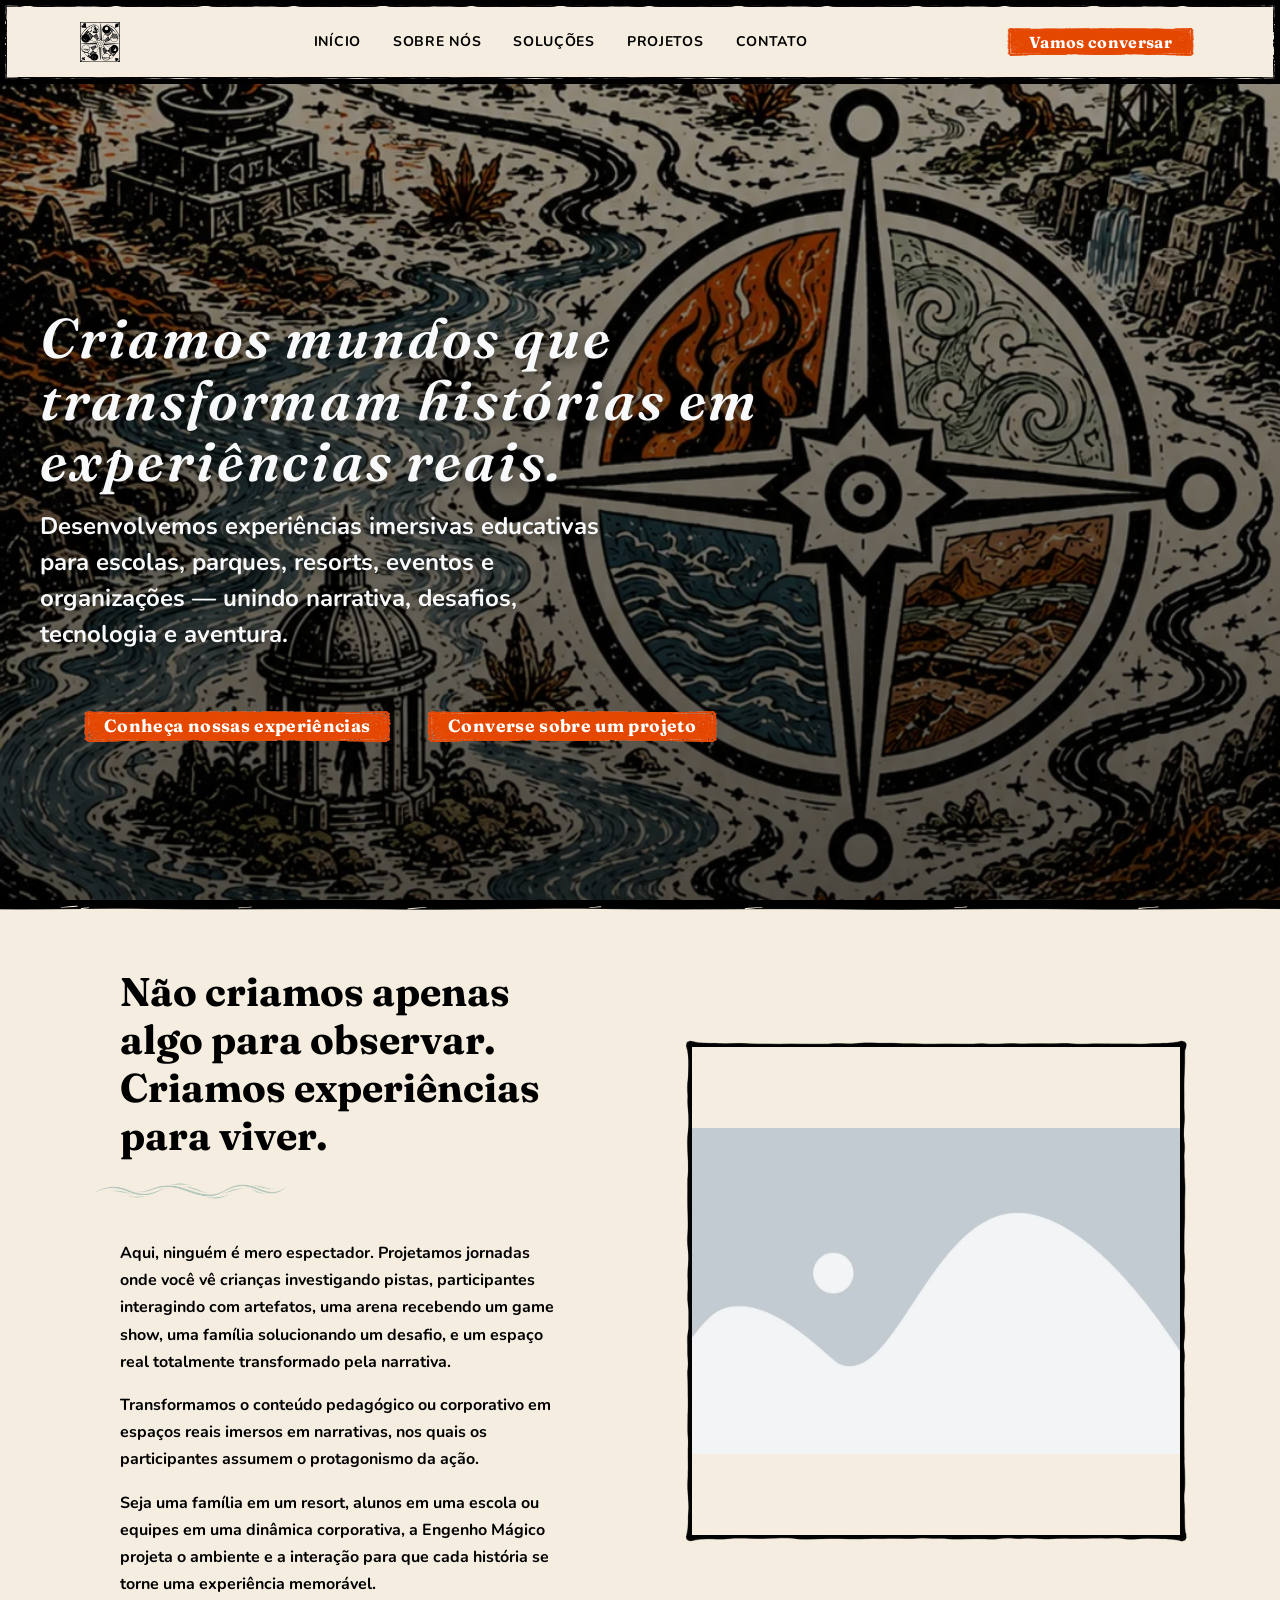
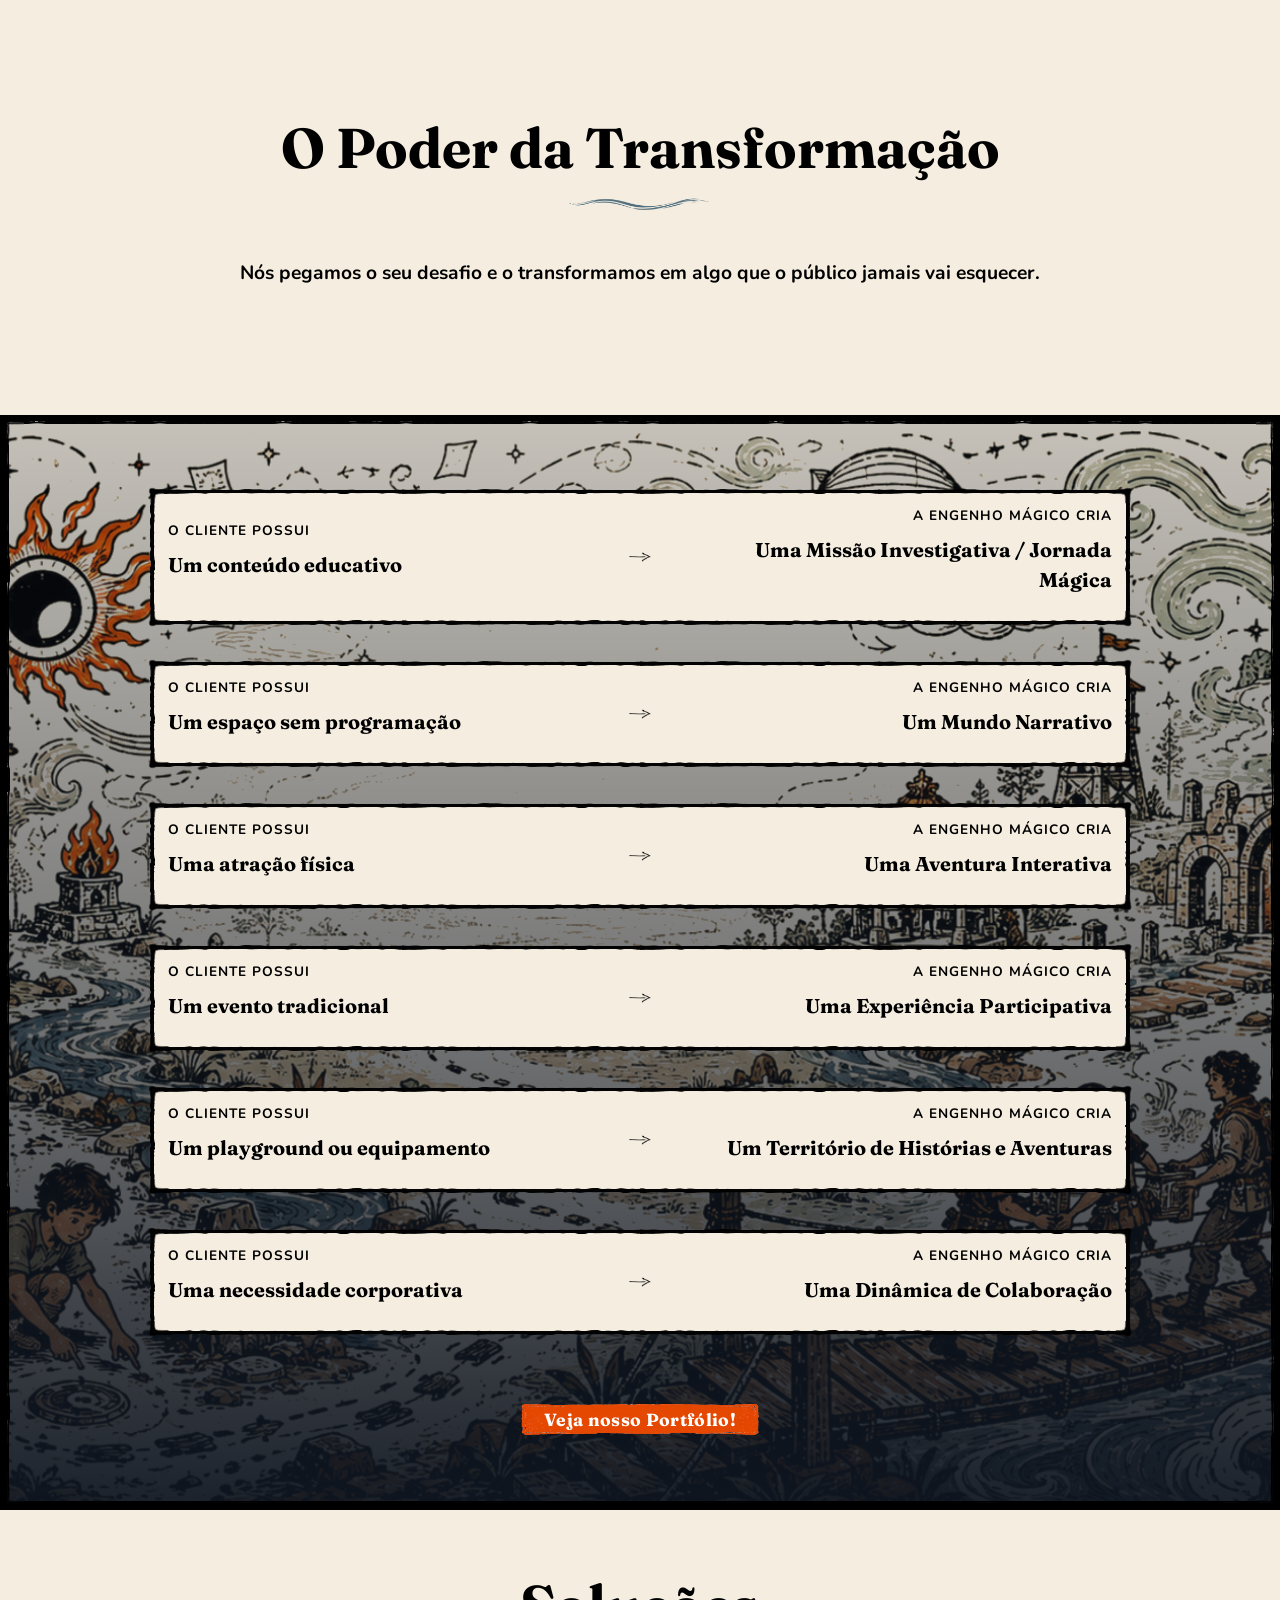
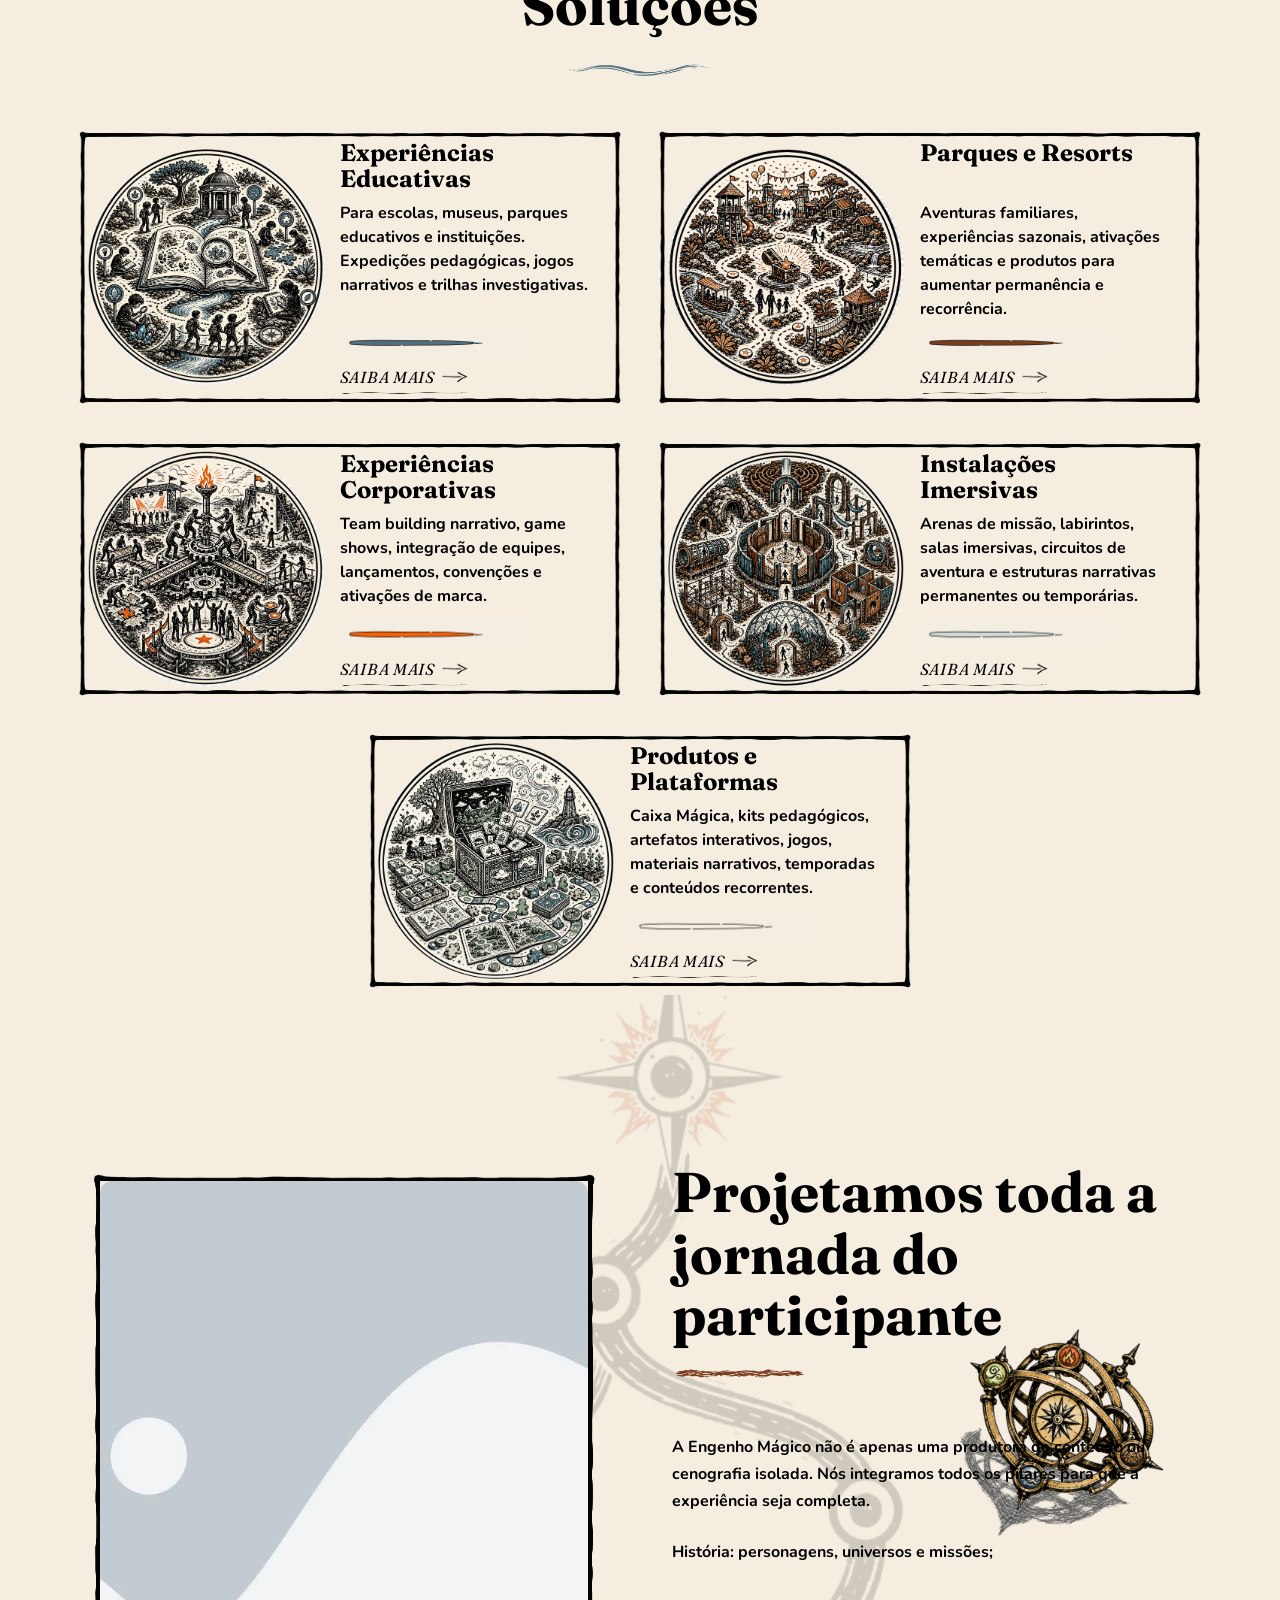
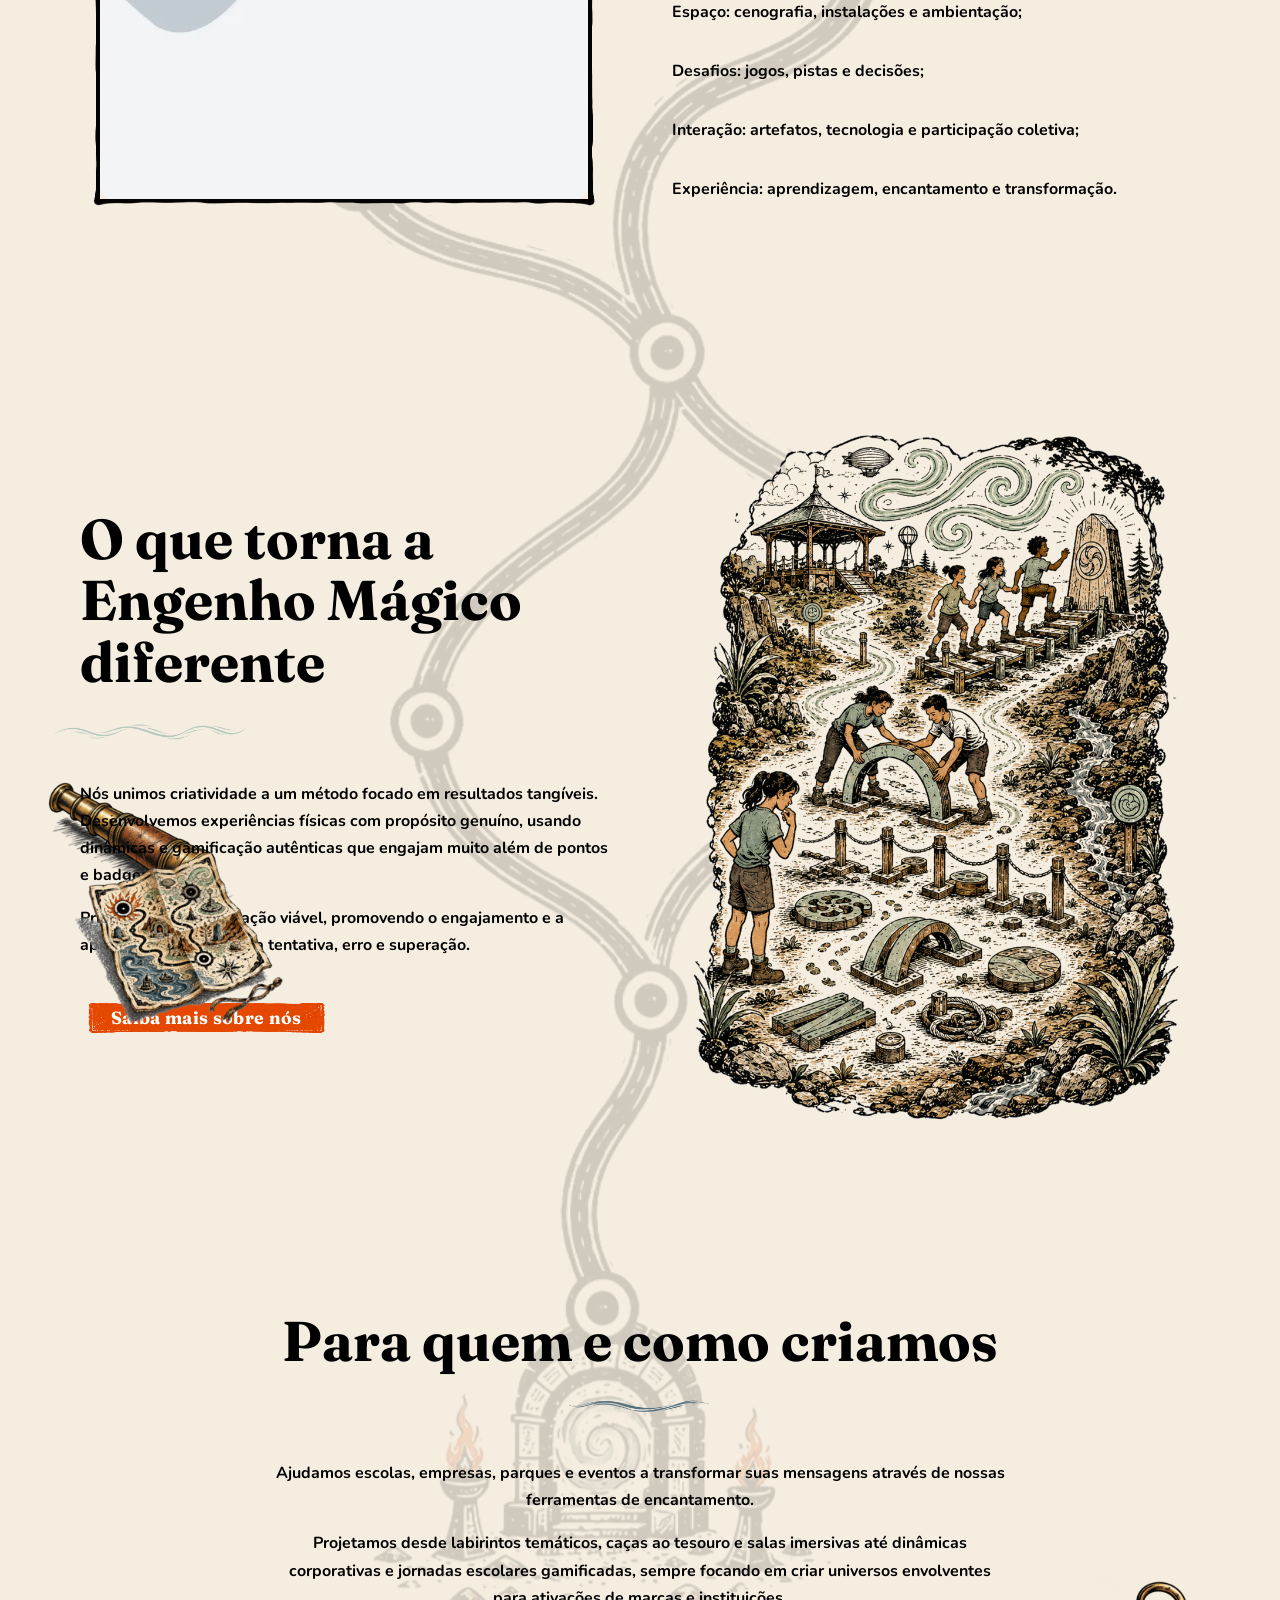
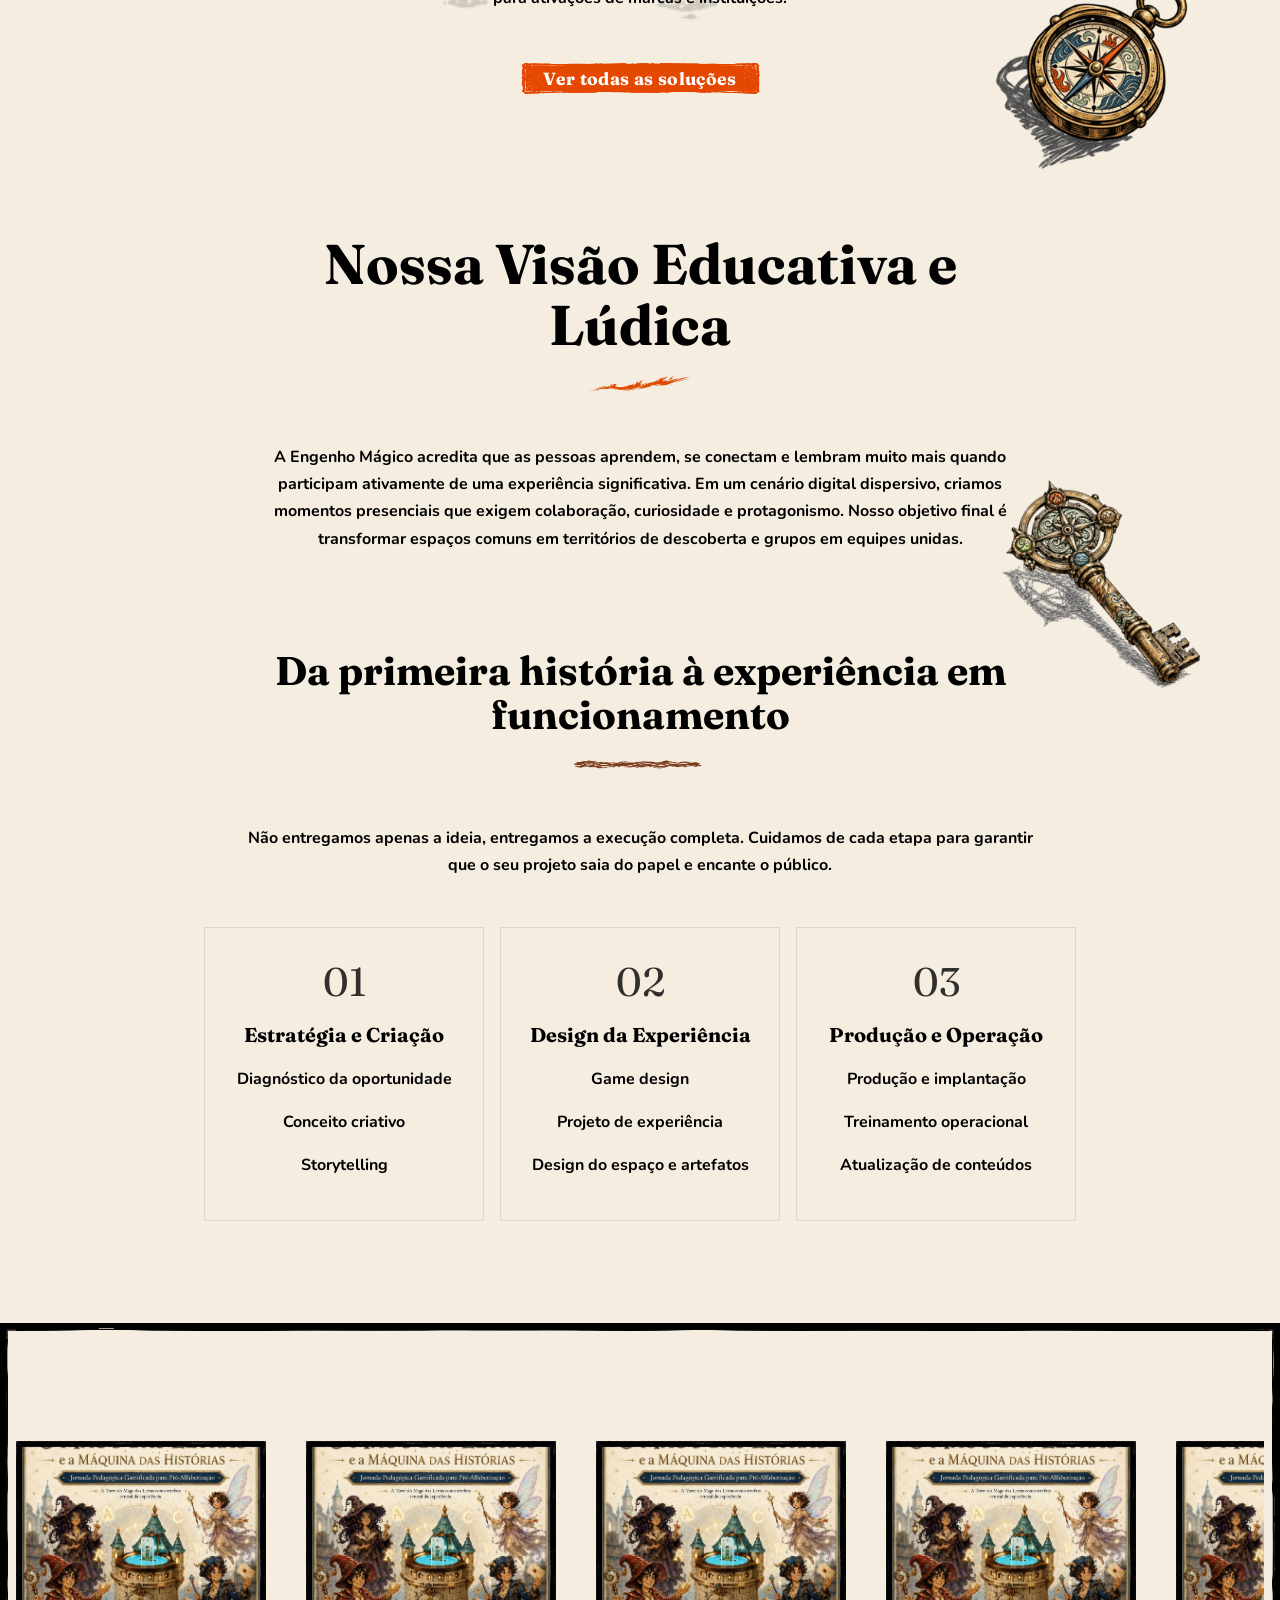
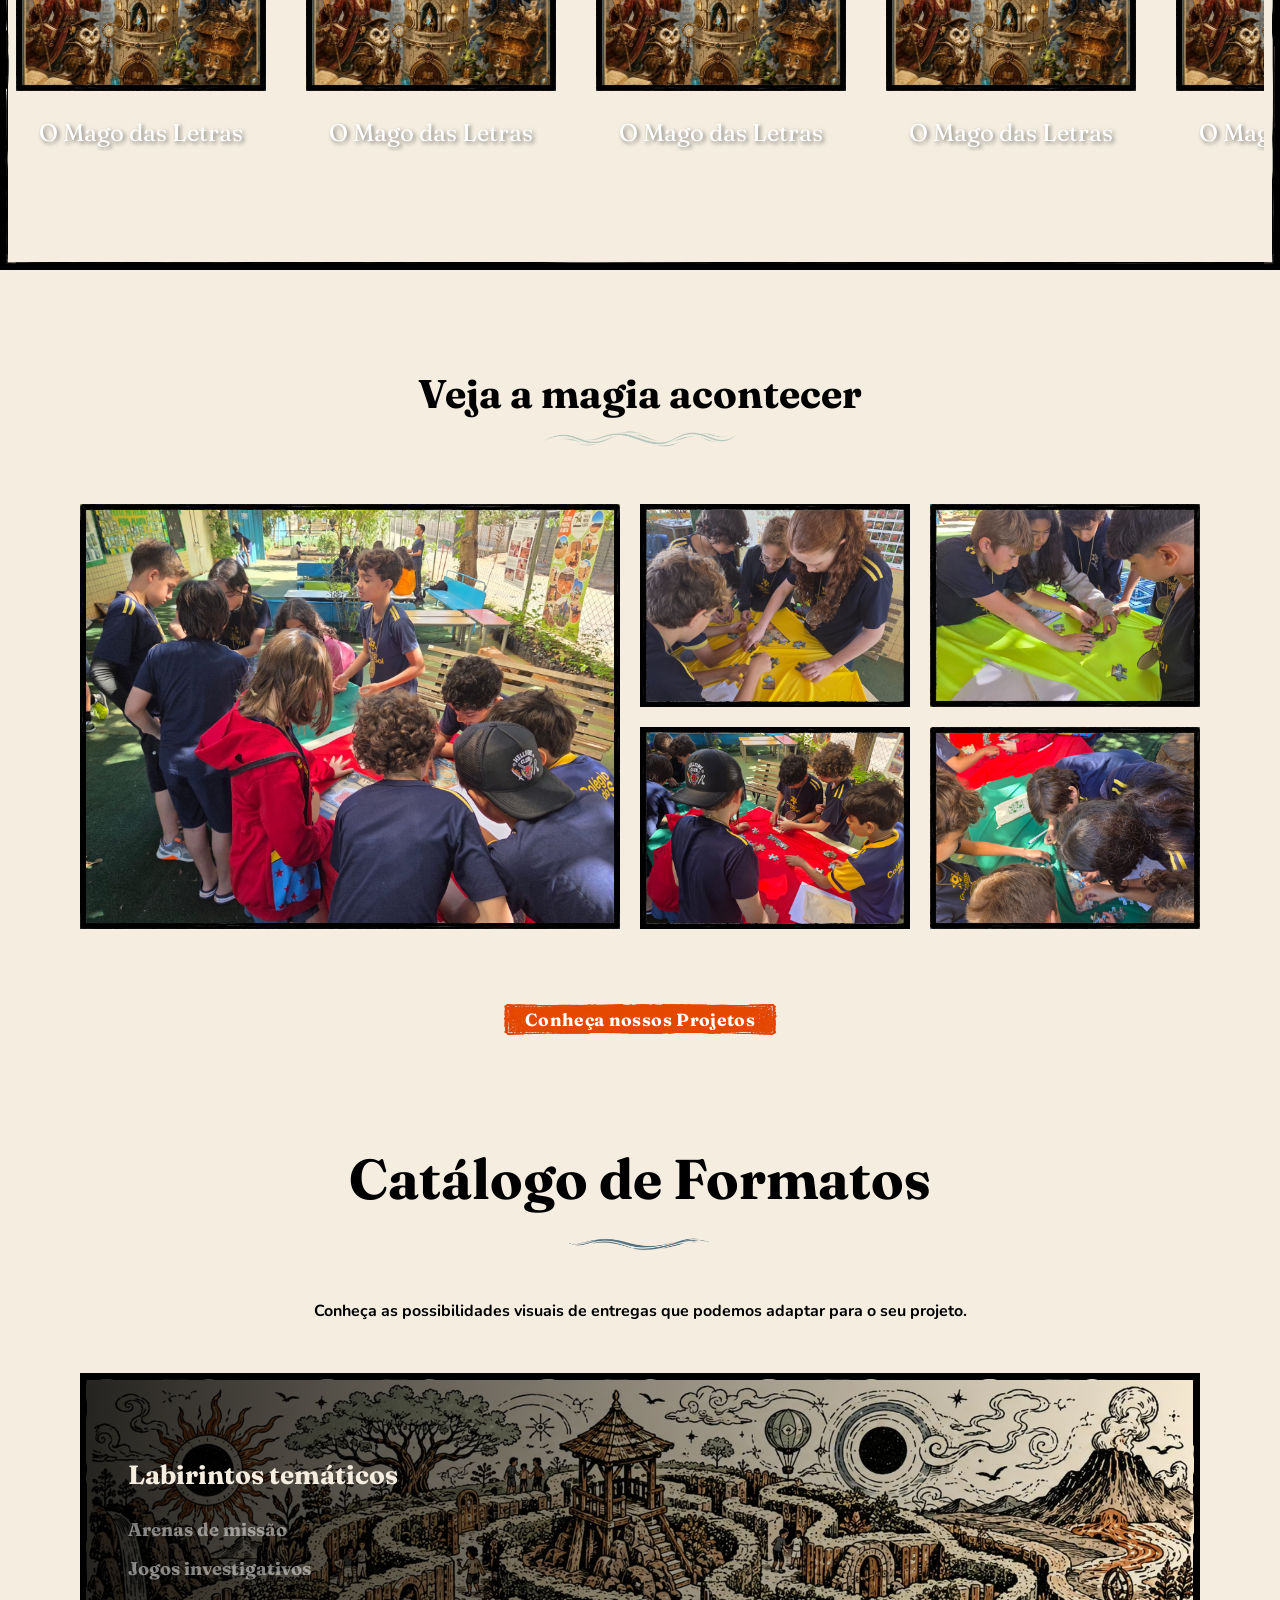
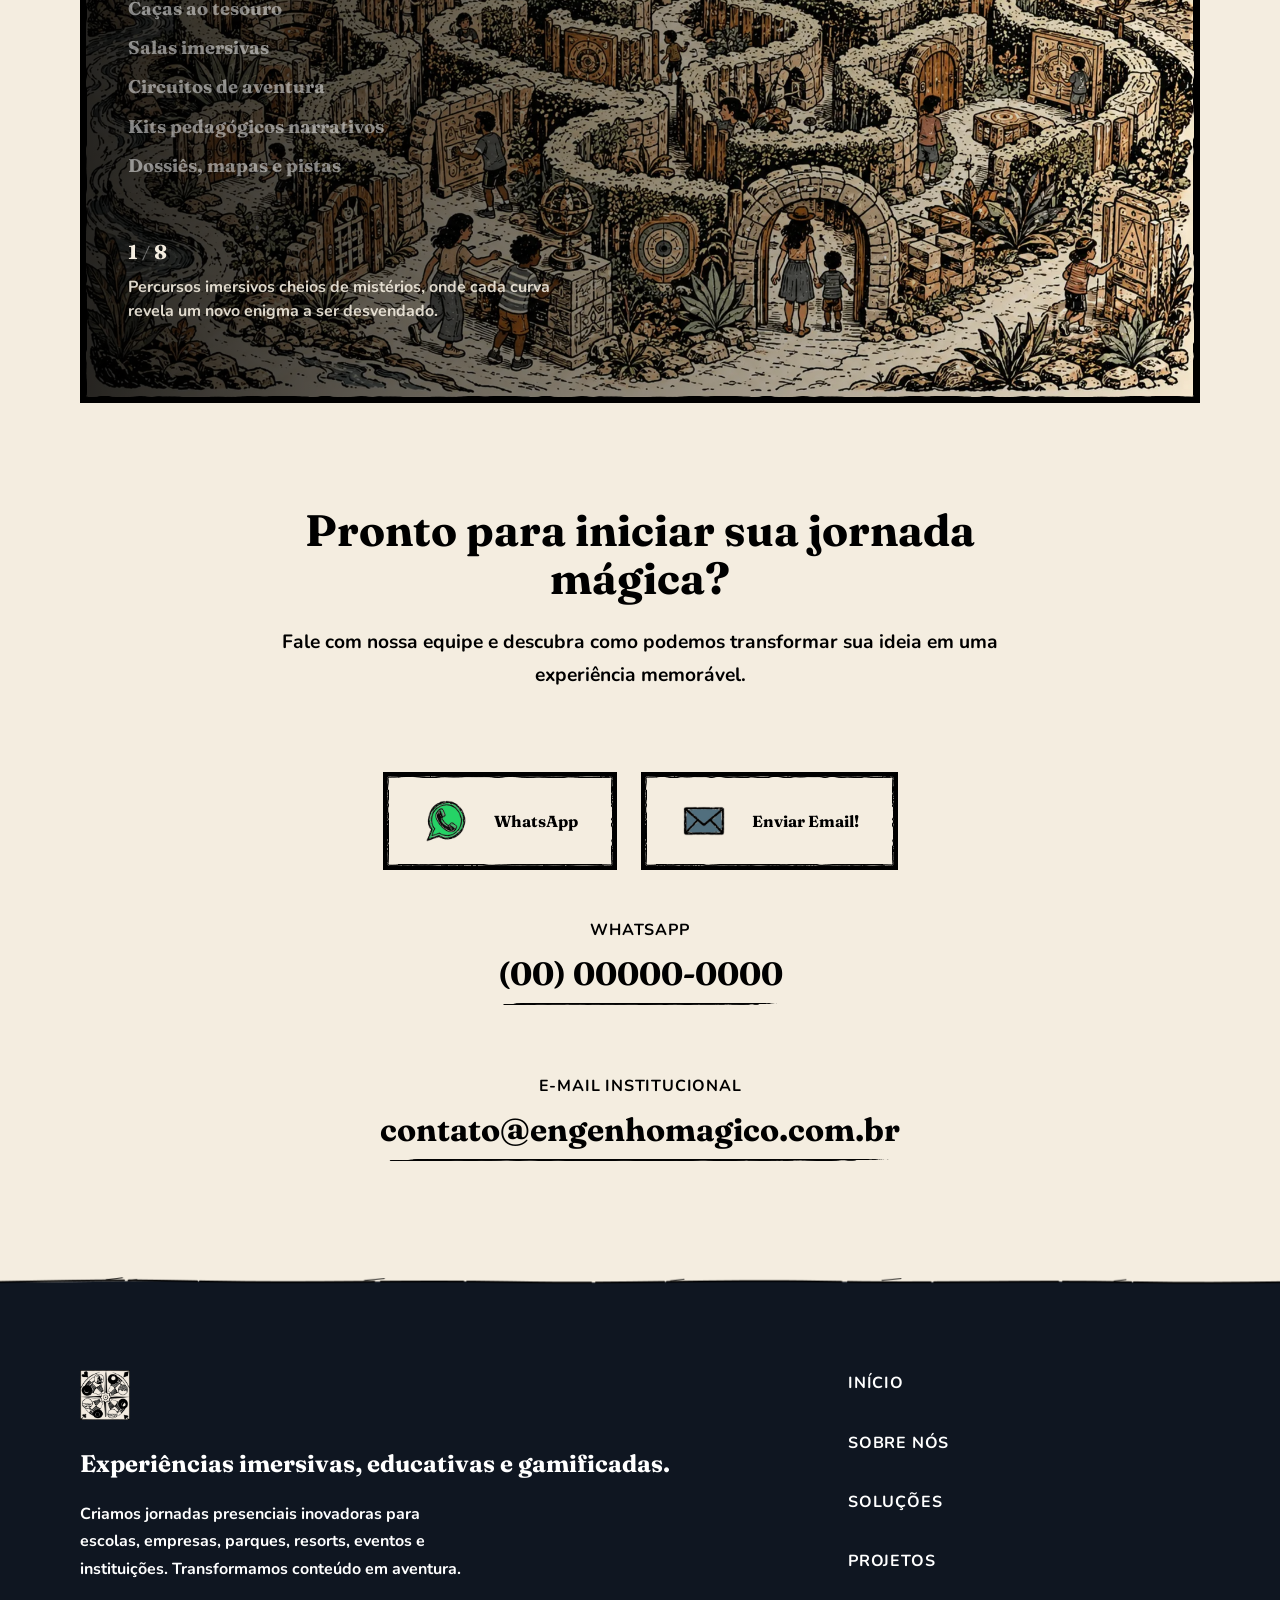
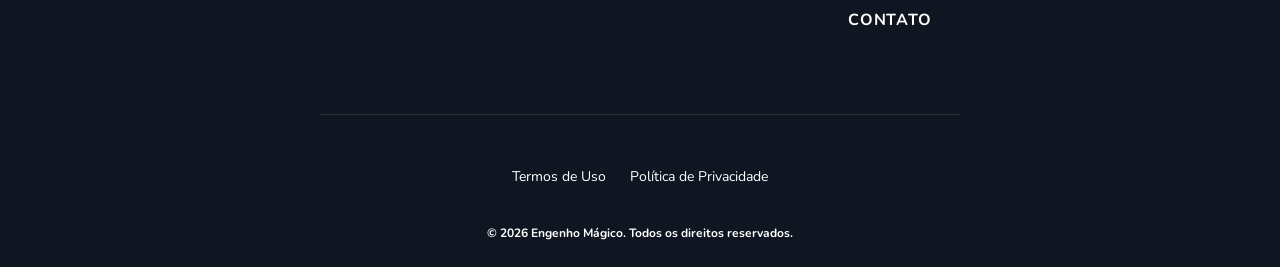
==== index.html @ a13c2530 "New files" ====
<!DOCTYPE html>
<html lang="pt-BR">

<head>
    <meta charset="UTF-8">
    <meta name="viewport" content="width=device-width, initial-scale=1.0">
    <title>Engenho Mágico - Início</title>
    <link rel="icon" type="image/x-icon" href="src/assets/img/icons/favicon.ico">
    <meta name="description"
        content="A Engenho Mágico cria experiências imersivas, educativas e gamificadas para escolas, empresas, parques, resorts e eventos.">
    <link rel="stylesheet" href="src/css/style.css">
    <link rel="stylesheet" href="src/css/responsive.css">
</head>

<body>
    <header class="header">
        <div class="header__container">
            <a href="index.html" class="header__logo">
                <img src="src/assets/img/pictures/logo-4.webp" alt="Logo Engenho Mágico" class="header__logo-img">
            </a>
            <nav class="header__nav">
                <ul class="header__menu">
                    <li class="header__item"><a href="index.html" class="header__link">Início</a></li>
                    <li class="header__item"><a href="sobre-nos.html" class="header__link">Sobre Nós</a></li>
                    <li class="header__item"><a href="solucoes.html" class="header__link">Soluções</a></li>
                    <li class="header__item"><a href="projetos.html" class="header__link">Projetos</a></li>
                    <li class="header__item"><a href="contato.html" class="header__link">Contato</a></li>
                </ul>
            </nav>
            <div class="header__actions">
                <a href="contato.html" class="btn-cta header__cta"><span class="btn-text">Vamos
                        conversar</span></a>
                <button class="header__menu-btn" aria-label="Abrir menu" id="mobileMenuOpen">
                    <img src="src/assets/img/icons/menu-hamburguerl.webp" alt="Menu" class="header__menu-icon">
                </button>
            </div>
        </div>
    </header>

    <section class="hero">
        <article class="hero__card">
            <picture>
                <source media="(max-width: 768px)" srcset="src/assets/img/pictures/index/hero-home-mobile-full.webp">
                <img src="src/assets/img/pictures/index/hero-home-desktop-full.webp" alt="Experiência Imersiva"
                    class="hero__image">
            </picture>
            <div class="hero__content">
                <h1 class="hero__title">Criamos mundos que transformam histórias em experiências reais.</h1>
                <p class="hero__subtitle">Desenvolvemos experiências imersivas educativas para escolas, parques,
                    resorts, eventos e organizações — unindo narrativa, desafios, tecnologia e aventura.</p>
                <div class="hero__buttons" style="display: flex; gap: 1rem; flex-wrap: wrap; justify-content: center;">
                    <a href="solucoes.html" class="btn-cta hero__btn"><span class="btn-text">Conheça nossas
                            experiências</span></a>
                    <a href="contato.html" class="btn-cta hero__btn"><span
                            class="btn-text">Converse sobre um projeto</span></a>
                </div>
            </div>
        </article>
    </section>

    <main class="main-content">

        <section class="hero-divider">
            <img src="src/assets/img/elements/top-border-black.webp" alt="" aria-hidden="true"
                class="hero-divider__border-top">
            <img src="src/assets/img/elements/hero-divider-mask.webp" alt="" aria-hidden="true"
                class="hero-divider__image">
        </section>

        <section class="about">
            <div class="about__content">
                <h2 class="about__title" style="font-size: 2.5rem; line-height: 1.2; margin-bottom: 1.5rem;">Não criamos
                    apenas algo para observar. <span style="color: var(--cor-laranja-magico);">Criamos experiências para
                        viver.</span></h2>
                <img src="src/assets/img/icons/linha-ar.webp" alt="" class="section-title-divider">

                <p class="about__text">
                    Aqui, ninguém é mero espectador. Projetamos jornadas onde você vê crianças investigando pistas,
                    participantes interagindo com artefatos, uma arena recebendo um game show, uma família solucionando
                    um desafio, e um espaço real totalmente transformado pela narrativa.
                </p>

                <p class="about__text">
                    Transformamos o conteúdo pedagógico ou corporativo em espaços reais imersos em narrativas, nos quais
                    os participantes assumem o protagonismo da ação.
                </p>

                <p class="about__text">
                    Seja uma família em um resort, alunos em uma escola ou equipes em uma dinâmica corporativa, a
                    Engenho Mágico projeta o ambiente e a interação para que cada história se torne uma experiência
                    memorável.
                </p>
            </div>
            <div class="about__image-wrapper" aria-label="Experiência em funcionamento" role="img">
                <img src="src/assets/img/placeholder.webp" alt="Pessoas vivendo uma experiência Engenho Mágico"
                    style="width: 100%; height: 100%; object-fit: contain; display: block;">
            </div>
        </section>

        <section class="expertise-header">
            <div class="container expertise-header__container">
                <h2 class="expertise__title expertise-header__title">O Poder da Transformação</h2>
                <img src="src/assets/img/icons/linha-agua.webp" alt="" class="section-title-divider center">
                <p class="expertise__text expertise-header__text">
                    Nós pegamos o seu desafio e o transformamos em algo que o público jamais vai esquecer.
                </p>
            </div>
        </section>

        <section class="expertise expertise--adjusted-padding">
            <div class="expertise__background"></div>
            <div class="expertise__overlay"></div>
            <div class="container expertise__container">
                <div class="expertise__content expertise__content--centered">
                    <div class="transform-grid">

                        <!-- Row 1 -->
                        <div class="transform-row">
                            <div class="transform-col">
                                <span class="transform-subtitle">O cliente possui</span>
                                <h3 class="transform-title">Um conteúdo educativo</h3>
                            </div>
                            <img src="src/assets/img/icons/seta.webp" alt="transforma em" aria-hidden="true"
                                class="transform-arrow">
                            <div class="transform-col transform-col--right transform-target">
                                <span class="transform-subtitle transform-subtitle--highlight">A Engenho Mágico
                                    cria</span>
                                <h3 class="transform-title transform-title--highlight">Uma Missão Investigativa /
                                    Jornada Mágica</h3>
                            </div>
                        </div>

                        <!-- Row 2 -->
                        <div class="transform-row">
                            <div class="transform-col">
                                <span class="transform-subtitle">O cliente possui</span>
                                <h3 class="transform-title">Um espaço sem programação</h3>
                            </div>
                            <img src="src/assets/img/icons/seta.webp" alt="transforma em" aria-hidden="true"
                                class="transform-arrow">
                            <div class="transform-col transform-col--right transform-target">
                                <span class="transform-subtitle transform-subtitle--highlight">A Engenho Mágico
                                    cria</span>
                                <h3 class="transform-title transform-title--highlight">Um Mundo Narrativo</h3>
                            </div>
                        </div>

                        <!-- Row Nova: Atração Física -->
                        <div class="transform-row">
                            <div class="transform-col">
                                <span class="transform-subtitle">O cliente possui</span>
                                <h3 class="transform-title">Uma atração física</h3>
                            </div>
                            <img src="src/assets/img/icons/seta.webp" alt="transforma em" aria-hidden="true"
                                class="transform-arrow">
                            <div class="transform-col transform-col--right transform-target">
                                <span class="transform-subtitle transform-subtitle--highlight">A Engenho Mágico
                                    cria</span>
                                <h3 class="transform-title transform-title--highlight">Uma Aventura Interativa</h3>
                            </div>
                        </div>

                        <!-- Row 3 -->
                        <div class="transform-row">
                            <div class="transform-col">
                                <span class="transform-subtitle">O cliente possui</span>
                                <h3 class="transform-title">Um evento tradicional</h3>
                            </div>
                            <img src="src/assets/img/icons/seta.webp" alt="transforma em" aria-hidden="true"
                                class="transform-arrow">
                            <div class="transform-col transform-col--right transform-target">
                                <span class="transform-subtitle transform-subtitle--highlight">A Engenho Mágico
                                    cria</span>
                                <h3 class="transform-title transform-title--highlight">Uma Experiência Participativa
                                </h3>
                            </div>
                        </div>

                        <!-- Row 4 -->
                        <div class="transform-row">
                            <div class="transform-col">
                                <span class="transform-subtitle">O cliente possui</span>
                                <h3 class="transform-title">Um playground ou equipamento</h3>
                            </div>
                            <img src="src/assets/img/icons/seta.webp" alt="transforma em" aria-hidden="true"
                                class="transform-arrow">
                            <div class="transform-col transform-col--right transform-target">
                                <span class="transform-subtitle transform-subtitle--highlight">A Engenho Mágico
                                    cria</span>
                                <h3 class="transform-title transform-title--highlight">Um Território de Histórias e
                                    Aventuras</h3>
                            </div>
                        </div>

                        <!-- Row 5 -->
                        <div class="transform-row">
                            <div class="transform-col">
                                <span class="transform-subtitle">O cliente possui</span>
                                <h3 class="transform-title">Uma necessidade corporativa</h3>
                            </div>
                            <img src="src/assets/img/icons/seta.webp" alt="transforma em" aria-hidden="true"
                                class="transform-arrow">
                            <div class="transform-col transform-col--right transform-target">
                                <span class="transform-subtitle transform-subtitle--highlight">A Engenho Mágico
                                    cria</span>
                                <h3 class="transform-title transform-title--highlight">Uma Dinâmica de Colaboração</h3>
                            </div>
                        </div>

                    </div>
                </div>
                <div style="text-align: center; margin-top: 3rem;">
                    <a href="projetos.html" class="btn-cta">
                        <span class="btn-text">Veja nosso Portfólio!</span>
                    </a>
                </div>
            </div>
        </section>

        <section class="solutions-overview">
            <div class="container solutions-overview__container">
                <h2 class="solutions-overview__title">Soluções</h2>
                <img src="src/assets/img/icons/linha-agua.webp" alt="" class="section-title-divider center">
                <div class="solutions-overview__grid">
                    <!-- Card 1 -->
                    <article class="solution-card" id="card-water">
                        <img src="src/assets/img/itens-solucoes/medalhao-experiencias-educativas.webp" alt="Experiências Educativas"
                            class="solution-card__image">
                        <div class="solution-card__content">
                            <h3 class="solution-card__title">Experiências Educativas</h3>
                            <p class="solution-card__description">Para escolas, museus, parques educativos e
                                instituições. Expedições pedagógicas, jogos narrativos e trilhas investigativas.</p>
                            <img src="src/assets/img/icons/linha-elemento.webp" alt="" class="solution-card__divider">
                            <a href="solucoes.html#educativas" class="solution-card__link">
                                <span class="solution-card__link-text">Saiba mais</span>
                                <img src="src/assets/img/icons/seta.webp" alt="" class="solution-card__link-arrow">
                                <img src="src/assets/img/elements/underline-2.webp" alt=""
                                    class="solution-card__link-underline">
                            </a>
                        </div>
                    </article>
                    <!-- Card 2 -->
                    <article class="solution-card" id="card-earth">
                        <img src="src/assets/img/itens-solucoes/medalhao-parques-e-resorts.webp"
                            alt="Experiências para Parques e Resorts" class="solution-card__image">
                        <div class="solution-card__content">
                            <h3 class="solution-card__title">Parques e Resorts</h3>
                            <p class="solution-card__description">Aventuras familiares, experiências sazonais, ativações
                                temáticas e produtos para aumentar permanência e recorrência.</p>
                            <img src="src/assets/img/icons/linha-elemento.webp" alt="" class="solution-card__divider">
                            <a href="solucoes.html#parques" class="solution-card__link">
                                <span class="solution-card__link-text">Saiba mais</span>
                                <img src="src/assets/img/icons/seta.webp" alt="" class="solution-card__link-arrow">
                                <img src="src/assets/img/elements/underline-2.webp" alt=""
                                    class="solution-card__link-underline">
                            </a>
                        </div>
                    </article>
                    <!-- Card 3 -->
                    <article class="solution-card" id="card-fire">
                        <img src="src/assets/img/itens-solucoes/medalhao-experiencias-corporativas.webp" alt="Experiências Corporativas"
                            class="solution-card__image">
                        <div class="solution-card__content">
                            <h3 class="solution-card__title">Experiências Corporativas</h3>
                            <p class="solution-card__description">Team building narrativo, game shows, integração de
                                equipes, lançamentos, convenções e ativações de marca.</p>
                            <img src="src/assets/img/icons/linha-elemento.webp" alt="" class="solution-card__divider">
                            <a href="solucoes.html#corporativas" class="solution-card__link">
                                <span class="solution-card__link-text">Saiba mais</span>
                                <img src="src/assets/img/icons/seta.webp" alt="" class="solution-card__link-arrow">
                                <img src="src/assets/img/elements/underline-2.webp" alt=""
                                    class="solution-card__link-underline">
                            </a>
                        </div>
                    </article>
                    <!-- Card 4 -->
                    <article class="solution-card" id="card-air">
                        <img src="src/assets/img/itens-solucoes/medalhao-instalacoes-imersivas.webp" alt="Arenas e Instalações Imersivas"
                            class="solution-card__image">
                        <div class="solution-card__content">
                            <h3 class="solution-card__title">Instalações Imersivas</h3>
                            <p class="solution-card__description">Arenas de missão, labirintos, salas imersivas,
                                circuitos de aventura e estruturas narrativas permanentes ou temporárias.</p>
                            <img src="src/assets/img/icons/linha-elemento.webp" alt="" class="solution-card__divider">
                            <a href="solucoes.html#arenas" class="solution-card__link">
                                <span class="solution-card__link-text">Saiba mais</span>
                                <img src="src/assets/img/icons/seta.webp" alt="" class="solution-card__link-arrow">
                                <img src="src/assets/img/elements/underline-2.webp" alt=""
                                    class="solution-card__link-underline">
                            </a>
                        </div>
                    </article>
                    <!-- Card 5 -->
                    <article class="solution-card" id="card-water-2">
                        <img src="src/assets/img/itens-solucoes/medalhao-produtos-e-plataformas.webp" alt="Produtos e Plataformas"
                            class="solution-card__image">
                        <div class="solution-card__content">
                            <h3 class="solution-card__title">Produtos e Plataformas</h3>
                            <p class="solution-card__description">Caixa Mágica, kits pedagógicos, artefatos interativos,
                                jogos, materiais narrativos, temporadas e conteúdos recorrentes.</p>
                            <img src="src/assets/img/icons/linha-elemento.webp" alt="" class="solution-card__divider">
                            <a href="solucoes.html#produtos" class="solution-card__link">
                                <span class="solution-card__link-text">Saiba mais</span>
                                <img src="src/assets/img/icons/seta.webp" alt="" class="solution-card__link-arrow">
                                <img src="src/assets/img/elements/underline-2.webp" alt=""
                                    class="solution-card__link-underline">
                            </a>
                        </div>
                    </article>
                </div>
            </div>
        </section>

        <div class="journey-map-container">


            <!-- Rota: layer mais próximo -->
            <picture class="journey-map-bg journey-map-bg--rota" aria-hidden="true">
                <source media="(max-width: 768px)"
                    srcset="src/assets/img/elements/section-map-bg/section-bg-map-mobile.webp">
                <img src="src/assets/img/elements/section-map-bg/section-bg-map-desktop.webp" alt=""
                    class="journey-map-img journey-map-img--rota" id="journeyMapRota">
            </picture>

            <section class="methodology-preview">
                <!-- Floating image -->
                <img src="src/assets/img/pictures/flutuante-3.webp" alt=""
                    class="floating-parallax-img floating-parallax-img--3" aria-hidden="true" data-speed="0.08">

                <div class="split-section container split-section--reversed">
                    <div class="split-section__content">
                        <h2 class="methodology-preview__title">Projetamos toda a jornada do participante</h2>
                        <img src="src/assets/img/icons/linha-terra.webp" alt="" class="section-title-divider">
                        <p class="supporting-text">A Engenho Mágico não é apenas uma produtora de conteúdo ou cenografia
                            isolada. Nós integramos todos os pilares para que a experiência seja completa.</p>
                        <ul
                            style="list-style: none; padding: 0; margin-top: 1.5rem; display: flex; flex-direction: column; gap: 1rem;">
                            <li><strong style="color: var(--cor-laranja-magico);">História:</strong> personagens,
                                universos e missões;</li>
                            <li><strong style="color: var(--cor-laranja-magico);">Espaço:</strong> cenografia,
                                instalações e ambientação;</li>
                            <li><strong style="color: var(--cor-laranja-magico);">Desafios:</strong> jogos, pistas e
                                decisões;</li>
                            <li><strong style="color: var(--cor-laranja-magico);">Interação:</strong> artefatos,
                                tecnologia e participação coletiva;</li>
                            <li><strong style="color: var(--cor-laranja-magico);">Experiência:</strong> aprendizagem,
                                encantamento e transformação.</li>
                        </ul>
                    </div>
                    <div class="split-section__image-container">
                        <img src="src/assets/img/placeholder.webp" alt="Participantes interagindo na jornada"
                            class="split-section__image"
                            style="object-fit: cover; border-radius: 12px; width: 100%; height: 100%;">
                    </div>
                </div>
            </section>

            <section class="differentials">
                <!-- Floating image -->
                <img src="src/assets/img/pictures/flutuante-4.webp" alt=""
                    class="floating-parallax-img floating-parallax-img--4" aria-hidden="true" data-speed="-0.12">

                <div class="split-section container">
                    <div class="split-section__content">
                        <h2 class="differentials__title">O que torna a Engenho Mágico diferente</h2>
                        <img src="src/assets/img/icons/linha-ar.webp" alt="" class="section-title-divider">
                        <p class="supporting-text">Nós unimos criatividade a um método focado em resultados tangíveis.
                            Desenvolvemos experiências físicas com propósito genuíno, usando dinâmicas e gamificação
                            autênticas que engajam muito além de pontos e badges.</p>
                        <p class="supporting-text">Priorizamos uma operação viável, promovendo o engajamento e a
                            aprendizagem
                            ativa pela tentativa, erro e superação.</p>
                        <a href="sobre-nos.html" class="btn-cta split-section__btn"><span class="btn-text">Saiba mais
                                sobre nós</span></a>
                    </div>
                    <div class="split-section__image-container" style="border: none; background: transparent;">
                        <img src="src/assets/img/pictures/index/o-que-torna-a-engenho-magico-diferente.webp"
                            alt="Participantes engajados em uma dinâmica" class="split-section__image"
                            style="object-fit: contain;">
                    </div>
                </div>
            </section>

            <section class="audience-formats">
                <!-- Floating images -->
                <img src="src/assets/img/pictures/flutuante-1.webp" alt=""
                    class="floating-parallax-img floating-parallax-img--1" aria-hidden="true" data-speed="0.15">
                <img src="src/assets/img/pictures/flutuante-2.webp" alt=""
                    class="floating-parallax-img floating-parallax-img--2" aria-hidden="true" data-speed="-0.15">

                <div class="audience-formats__container container">
                    <div class="audience-formats__content">
                        <h2 class="audience__title">Para quem e como criamos</h2>
                        <img src="src/assets/img/icons/linha-agua.webp" alt="" class="section-title-divider center">
                        <p class="supporting-text">Ajudamos escolas, empresas, parques e eventos a transformar suas
                            mensagens
                            através de nossas ferramentas de encantamento.</p>
                        <p class="supporting-text">Projetamos desde labirintos temáticos, caças ao tesouro e salas
                            imersivas até
                            dinâmicas corporativas e jornadas escolares gamificadas, sempre focando em criar universos
                            envolventes para ativações de marcas e instituições.</p>
                        <a href="solucoes.html" class="btn-cta audience-formats__btn"><span class="btn-text">Ver todas
                                as soluções</span></a>
                    </div>

                    <div class="manifesto audience-formats__content" style="margin-top: var(--space-2xl);">
                        <h2 class="manifesto__title">Nossa Visão Educativa e Lúdica</h2>
                        <img src="src/assets/img/icons/linha-fogo.webp" alt="" class="section-title-divider center">
                        <p class="manifesto__text">A Engenho Mágico acredita que as pessoas aprendem, se conectam e
                            lembram
                            muito mais quando participam ativamente de uma experiência significativa. Em um cenário
                            digital
                            dispersivo, criamos momentos presenciais que exigem colaboração, curiosidade e protagonismo.
                            Nosso objetivo final é transformar espaços comuns em territórios de descoberta e grupos em
                            equipes unidas.</p>
                    </div>

                </div>

                <!-- Floating image final -->
                <img src="src/assets/img/pictures/flutuante-5.webp" alt=""
                    class="floating-parallax-img floating-parallax-img--5" aria-hidden="true" data-speed="0.1">
            </section>
        </div>

        <section class="proposal" style="padding-bottom: var(--space-section); background: var(--cor-areia-clara);">
            <div class="container">
                <div style="text-align: center; max-width: 800px; margin: 0 auto 3rem;">
                    <h2 class="proposal__title" style="font-size: 2.5rem; color: var(--cor-primaria);">Da primeira
                        história à experiência em funcionamento</h2>
                    <img src="src/assets/img/icons/linha-terra.webp" alt="" class="section-title-divider center">
                    <p class="proposal__text" style="color: var(--cor-texto);">Não entregamos apenas a ideia, entregamos
                        a execução completa. Cuidamos de cada etapa para garantir que o seu projeto saia do papel e
                        encante o público.</p>
                </div>

                <div style="display: flex; flex-wrap: wrap; gap: 1rem; justify-content: center;">
                    <!-- Etapas -->
                    <div
                        style="background: var(--cor-branca); border: 1px solid rgba(0,0,0,0.1); padding: 1.5rem; width: 100%; max-width: 280px; text-align: center;">
                        <span
                            style="display: block; font-size: 2.5rem; color: var(--cor-laranja-magico); font-family: var(--font-heading); margin-bottom: 0.5rem; opacity: 0.8;">01</span>
                        <h4
                            style="color: var(--cor-primaria); font-size: 1.25rem; font-family: var(--font-heading); margin-bottom: 1rem;">
                            Estratégia e Criação</h4>
                        <ul
                            style="font-size: 0.95rem; color: var(--cor-texto); line-height: 1.6; list-style: none; padding: 0; margin: 0;">
                            <li>Diagnóstico da oportunidade</li>
                            <li>Conceito criativo</li>
                            <li>Storytelling</li>
                        </ul>
                    </div>
                    <div
                        style="background: var(--cor-branca); border: 1px solid rgba(0,0,0,0.1); padding: 1.5rem; width: 100%; max-width: 280px; text-align: center;">
                        <span
                            style="display: block; font-size: 2.5rem; color: var(--cor-laranja-magico); font-family: var(--font-heading); margin-bottom: 0.5rem; opacity: 0.8;">02</span>
                        <h4
                            style="color: var(--cor-primaria); font-size: 1.25rem; font-family: var(--font-heading); margin-bottom: 1rem;">
                            Design da Experiência</h4>
                        <ul
                            style="font-size: 0.95rem; color: var(--cor-texto); line-height: 1.6; list-style: none; padding: 0; margin: 0;">
                            <li>Game design</li>
                            <li>Projeto de experiência</li>
                            <li>Design do espaço e artefatos</li>
                        </ul>
                    </div>
                    <div
                        style="background: var(--cor-branca); border: 1px solid rgba(0,0,0,0.1); padding: 1.5rem; width: 100%; max-width: 280px; text-align: center;">
                        <span
                            style="display: block; font-size: 2.5rem; color: var(--cor-laranja-magico); font-family: var(--font-heading); margin-bottom: 0.5rem; opacity: 0.8;">03</span>
                        <h4
                            style="color: var(--cor-primaria); font-size: 1.25rem; font-family: var(--font-heading); margin-bottom: 1rem;">
                            Produção e Operação</h4>
                        <ul
                            style="font-size: 0.95rem; color: var(--cor-texto); line-height: 1.6; list-style: none; padding: 0; margin: 0;">
                            <li>Produção e implantação</li>
                            <li>Treinamento operacional</li>
                            <li>Atualização de conteúdos</li>
                        </ul>
                    </div>
                </div>
            </div>
        </section>

        <!-- Marquee de Projetos -->
        <section class="projects-marquee" style="background-image: linear-gradient(rgba(0, 0, 0, 0.7), rgba(0, 0, 0, 0.7)), url('src/assets/img/pictures/index/hero-home-desktop-full.webp');">
            <div class="projects-marquee__container">
                <div class="projects-marquee__track">
                    <!-- Grupo 1 -->
                    <div class="projects-marquee__group">
                        <a href="projetos.html" class="projects-marquee__item">
                            <div class="projects-marquee__image-wrapper">
                                <img src="src/assets/portifolio/projetos/projeto_mago-das-letras/capa.webp" alt="O Mago das Letras" class="projects-marquee__image">
                            </div>
                            <h3 class="projects-marquee__title">O Mago das Letras</h3>
                        </a>
                        <a href="projetos.html" class="projects-marquee__item">
                            <div class="projects-marquee__image-wrapper">
                                <img src="src/assets/portifolio/projetos/projeto_mago-das-letras/capa.webp" alt="O Mago das Letras" class="projects-marquee__image">
                            </div>
                            <h3 class="projects-marquee__title">O Mago das Letras</h3>
                        </a>
                        <a href="projetos.html" class="projects-marquee__item">
                            <div class="projects-marquee__image-wrapper">
                                <img src="src/assets/portifolio/projetos/projeto_mago-das-letras/capa.webp" alt="O Mago das Letras" class="projects-marquee__image">
                            </div>
                            <h3 class="projects-marquee__title">O Mago das Letras</h3>
                        </a>
                        <a href="projetos.html" class="projects-marquee__item">
                            <div class="projects-marquee__image-wrapper">
                                <img src="src/assets/portifolio/projetos/projeto_mago-das-letras/capa.webp" alt="O Mago das Letras" class="projects-marquee__image">
                            </div>
                            <h3 class="projects-marquee__title">O Mago das Letras</h3>
                        </a>
                        <a href="projetos.html" class="projects-marquee__item">
                            <div class="projects-marquee__image-wrapper">
                                <img src="src/assets/portifolio/projetos/projeto_mago-das-letras/capa.webp" alt="O Mago das Letras" class="projects-marquee__image">
                            </div>
                            <h3 class="projects-marquee__title">O Mago das Letras</h3>
                        </a>
                    </div>
                    <!-- Grupo 2 (Cópia para o efeito infinito) -->
                    <div class="projects-marquee__group">
                        <a href="projetos.html" class="projects-marquee__item">
                            <div class="projects-marquee__image-wrapper">
                                <img src="src/assets/portifolio/projetos/projeto_mago-das-letras/capa.webp" alt="O Mago das Letras" class="projects-marquee__image">
                            </div>
                            <h3 class="projects-marquee__title">O Mago das Letras</h3>
                        </a>
                        <a href="projetos.html" class="projects-marquee__item">
                            <div class="projects-marquee__image-wrapper">
                                <img src="src/assets/portifolio/projetos/projeto_mago-das-letras/capa.webp" alt="O Mago das Letras" class="projects-marquee__image">
                            </div>
                            <h3 class="projects-marquee__title">O Mago das Letras</h3>
                        </a>
                        <a href="projetos.html" class="projects-marquee__item">
                            <div class="projects-marquee__image-wrapper">
                                <img src="src/assets/portifolio/projetos/projeto_mago-das-letras/capa.webp" alt="O Mago das Letras" class="projects-marquee__image">
                            </div>
                            <h3 class="projects-marquee__title">O Mago das Letras</h3>
                        </a>
                        <a href="projetos.html" class="projects-marquee__item">
                            <div class="projects-marquee__image-wrapper">
                                <img src="src/assets/portifolio/projetos/projeto_mago-das-letras/capa.webp" alt="O Mago das Letras" class="projects-marquee__image">
                            </div>
                            <h3 class="projects-marquee__title">O Mago das Letras</h3>
                        </a>
                        <a href="projetos.html" class="projects-marquee__item">
                            <div class="projects-marquee__image-wrapper">
                                <img src="src/assets/portifolio/projetos/projeto_mago-das-letras/capa.webp" alt="O Mago das Letras" class="projects-marquee__image">
                            </div>
                            <h3 class="projects-marquee__title">O Mago das Letras</h3>
                        </a>
                    </div>
                </div>
            </div>
        </section>

        <!-- Pequena galeria Home -->
        <section class="home-gallery" style="padding: var(--space-section) 0; background: var(--cor-branca);">
            <div class="container" style="text-align: center;">
                <h2 style="font-size: 2.5rem; color: var(--cor-primaria); margin-bottom: 1rem;">Veja a magia acontecer
                </h2>
                <img src="src/assets/img/icons/linha-ar.webp" alt="" class="section-title-divider center">

                <div class="home-gallery-grid">
                    <div class="gallery-item">
                        <img src="src/assets/portifolio/fotos-portifolio/geral/1.jpeg" alt="Galeria Destaque" class="gallery-image" style="object-position: center;">
                    </div>
                    <div class="gallery-item">
                        <img src="src/assets/portifolio/fotos-portifolio/geral/2.jpeg" alt="Galeria 2" class="gallery-image" style="object-position: center;">
                    </div>
                    <div class="gallery-item">
                        <img src="src/assets/portifolio/fotos-portifolio/geral/3.jpeg" alt="Galeria 3" class="gallery-image" style="object-position: center;">
                    </div>
                    <div class="gallery-item">
                        <img src="src/assets/portifolio/fotos-portifolio/geral/4.jpeg" alt="Galeria 4" class="gallery-image" style="object-position: center;">
                    </div>
                    <div class="gallery-item">
                        <img src="src/assets/portifolio/fotos-portifolio/geral/5.jpeg" alt="Galeria 5" class="gallery-image" style="object-position: center;">
                    </div>
                </div>

                <a href="projetos.html" class="btn-cta" style="margin-top: 1rem;">
                    <span class="btn-text">Conheça nossos Projetos</span>
                </a>
            </div>
        </section>




        <section class="catalog">
            <div class="catalog__container">
                <div style="text-align: center; margin-bottom: 2rem;">
                    <h2 class="catalog__title">Catálogo de Formatos</h2>
                    <img src="src/assets/img/icons/linha-agua.webp" alt="" class="section-title-divider center">
                    <p class="catalog__subtitle">Conheça as possibilidades visuais de entregas que podemos adaptar para
                        o seu projeto.</p>
                </div>
                <div class="catalog-interactive" id="catalogInteractive" tabindex="0">

                    <div class="catalog-interactive__media">
                        <div class="catalog-interactive__images">
                            <img src="src/assets/img/pictures/index/cataologo/labirintos-tematicos.webp"
                                alt="Labirinto temático interativo" class="catalog-interactive__img active">
                            <img src="src/assets/img/pictures/index/cataologo/arenas-de-missao.webp"
                                alt="Arena de missões e desafios" class="catalog-interactive__img">
                            <img src="src/assets/img/pictures/index/cataologo/jogos-investigativos.webp"
                                alt="Jogos de investigação de mesa" class="catalog-interactive__img">
                            <img src="src/assets/img/pictures/index/cataologo/cacas-ao-tesouro.webp"
                                alt="Mapa de caça ao tesouro" class="catalog-interactive__img">
                            <img src="src/assets/img/pictures/index/cataologo/salas-imersivas.webp"
                                alt="Salas imersivas e temáticas" class="catalog-interactive__img">
                            <img src="src/assets/img/pictures/index/cataologo/circuitos-de-aventura.webp"
                                alt="Circuitos de aventura ao ar livre" class="catalog-interactive__img">
                            <img src="src/assets/img/pictures/index/cataologo/kits-pedagogicos-narrativos.webp"
                                alt="Kits pedagógicos em caixas" class="catalog-interactive__img">
                            <img src="src/assets/img/pictures/index/cataologo/dossies-mapas-e-pistas.webp"
                                alt="Dossiês, cartas e mapas antigos" class="catalog-interactive__img">
                        </div>
                        <div class="catalog-interactive__overlay"></div>

                        <!-- Mobile titles / counters will position over this media container -->
                        <div class="catalog-interactive__mobile-top">
                            <div class="catalog-interactive__mobile-title" id="catalogMobileTitle">Labirintos temáticos
                            </div>
                            <div class="catalog-interactive__counter">
                                <span id="catalogCurrentMob">1</span><span
                                    class="catalog-interactive__counter-divider">/</span>8
                            </div>
                        </div>

                        <div class="catalog-interactive__controls">
                            <button class="catalog-interactive__arrow catalog-interactive__arrow--prev"
                                aria-label="Anterior">
                                <svg viewBox="0 0 24 24" width="24" height="24" stroke="currentColor" stroke-width="2"
                                    fill="none" stroke-linecap="round" stroke-linejoin="round">
                                    <polyline points="15 18 9 12 15 6"></polyline>
                                </svg>
                            </button>
                            <button class="catalog-interactive__arrow catalog-interactive__arrow--next"
                                aria-label="Próximo">
                                <svg viewBox="0 0 24 24" width="24" height="24" stroke="currentColor" stroke-width="2"
                                    fill="none" stroke-linecap="round" stroke-linejoin="round">
                                    <polyline points="9 18 15 12 9 6"></polyline>
                                </svg>
                            </button>
                        </div>
                    </div>

                    <div class="catalog-interactive__content">
                        <div class="catalog-interactive__nav-wrapper">
                            <ul class="catalog-interactive__nav" id="catalogNav">
                                <li class="catalog-interactive__nav-item active" data-index="0">Labirintos temáticos
                                </li>
                                <li class="catalog-interactive__nav-item" data-index="1">Arenas de missão</li>
                                <li class="catalog-interactive__nav-item" data-index="2">Jogos investigativos</li>
                                <li class="catalog-interactive__nav-item" data-index="3">Caças ao tesouro</li>
                                <li class="catalog-interactive__nav-item" data-index="4">Salas imersivas</li>
                                <li class="catalog-interactive__nav-item" data-index="5">Circuitos de aventura</li>
                                <li class="catalog-interactive__nav-item" data-index="6">Kits pedagógicos narrativos
                                </li>
                                <li class="catalog-interactive__nav-item" data-index="7">Dossiês, mapas e pistas</li>
                            </ul>
                        </div>

                        <div class="catalog-interactive__details">
                            <div class="catalog-interactive__counter catalog-interactive__counter--desktop">
                                <span id="catalogCurrent">1</span><span
                                    class="catalog-interactive__counter-divider">/</span>8
                            </div>
                            <div class="catalog-interactive__descriptions">
                                <p class="catalog-interactive__desc active">Percursos imersivos cheios de mistérios,
                                    onde cada curva revela um novo enigma a ser desvendado.</p>
                                <p class="catalog-interactive__desc">Grandes espaços cenográficos projetados para
                                    equipes colaborarem e superarem desafios físicos e mentais.</p>
                                <p class="catalog-interactive__desc">Experiências focadas em raciocínio lógico e
                                    dedução, onde os participantes assumem o papel de detetives.</p>
                                <p class="catalog-interactive__desc">Jornadas dinâmicas guiadas por pistas espalhadas
                                    pelo ambiente, ideais para exploração e descobertas.</p>
                                <p class="catalog-interactive__desc">Ambientes totalmente tematizados que transportam o
                                    público para outra realidade através de narrativa e cenografia.</p>
                                <p class="catalog-interactive__desc">Trilhas ao ar livre que combinam atividades físicas
                                    com elementos de história e interação com a natureza.</p>
                                <p class="catalog-interactive__desc">Caixas contendo materiais educativos e lúdicos que
                                    transformam o aprendizado em uma verdadeira missão.</p>
                                <p class="catalog-interactive__desc">Materiais impressos com acabamento realista que
                                    servem de base para desvendar tramas complexas.</p>
                            </div>
                        </div>
                    </div>
                </div>
            </div>
        </section>

        <section class="cta-section">
            <div class="cta-section__container">
                <div class="cta-section__header">
                    <h2 class="cta-section__title">Pronto para iniciar sua jornada mágica?</h2>
                    <p class="cta-section__subtitle">Fale com nossa equipe e descubra como podemos transformar sua ideia
                        em uma experiência memorável.</p>
                </div>

                <div class="cta-section__content">
                    <div class="contact-channels cta-section__channels">
                        <div class="contact-channels__list cta-section__channels-list">
                            <a href="https://wa.me/5500000000000" target="_blank" rel="noopener noreferrer"
                                class="contact-channels__link">
                                <img src="src/assets/img/icons/wpp-icon.webp" alt="Ícone WhatsApp"
                                    class="contact-channels__icon">
                                <div class="contact-channels__info">
                                    <span class="contact-channels__label">WhatsApp</span>
                                </div>
                            </a>
                            <a href="mailto:contato@engenhomagico.com.br" class="contact-channels__link">
                                <img src="src/assets/img/icons/mail-icon.webp" alt="Ícone E-mail"
                                    class="contact-channels__icon">
                                <div class="contact-channels__info">
                                    <span class="contact-channels__label">Enviar Email!</span>
                                </div>
                            </a>
                        </div>
                    </div>

                    <div class="contact-details cta-section__details">
                        <div class="contact-details__item">
                            <span class="contact-details__label">WhatsApp</span>
                            <span class="contact-details__value">(00) 00000-0000</span>
                        </div>
                        <div class="contact-details__item">
                            <span class="contact-details__label">E-mail Institucional</span>
                            <span class="contact-details__value">contato@engenhomagico.com.br</span>
                        </div>
                    </div>
                </div>
            </div>
        </section>
    </main>

    <footer class="footer">
        <div class="footer__container">
            <div class="footer__info">
                <img src="src/assets/img/pictures/logo-4.webp" alt="Logo Engenho Mágico" class="footer__brand">
                <p class="footer__slogan">Experiências imersivas, educativas e gamificadas.</p>
                <p class="footer__description">Criamos jornadas presenciais inovadoras para escolas, empresas, parques,
                    resorts, eventos e instituições. Transformamos conteúdo em aventura.</p>
            </div>
            <nav class="footer__nav">
                <ul class="footer__menu">
                    <li class="footer__item"><a href="index.html" class="footer__link">Início</a></li>
                    <li class="footer__item"><a href="sobre-nos.html" class="footer__link">Sobre Nós</a></li>
                    <li class="footer__item"><a href="solucoes.html" class="footer__link">Soluções</a></li>
                    <li class="footer__item"><a href="projetos.html" class="footer__link">Projetos</a></li>
                    <li class="footer__item"><a href="contato.html" class="footer__link">Contato</a></li>
                </ul>
            </nav>
        </div>
        <div class="footer__legal">
            <p class="footer__rights">© 2026 Engenho Mágico. Todos os direitos reservados.</p>
            <ul class="footer__terms-menu">
                <li class="footer__terms-item"><a href="#" class="footer__terms-link">Termos de Uso</a></li>
                <li class="footer__terms-item"><a href="#" class="footer__terms-link">Política de Privacidade</a>
                </li>
            </ul>
        </div>
    </footer>
    <div class="mobile-menu-overlay" id="mobileMenuOverlay"></div>
    <div class="mobile-menu" id="mobileMenu">
        <div class="mobile-menu__border">
            <img src="src/assets/img/elements/mobile-menu-border-left.webp" alt="" aria-hidden="true">
        </div>
        <div class="mobile-menu__content">
            <button class="mobile-menu__close" aria-label="Fechar menu" id="mobileMenuClose">
                <img src="src/assets/img/icons/menu-fechar.webp" alt="Fechar">
            </button>
            <nav class="mobile-menu__nav">
                <ul class="mobile-menu__list">
                    <li class="mobile-menu__item"><a href="index.html" class="mobile-menu__link">Início</a></li>
                    <li class="mobile-menu__item"><a href="sobre-nos.html" class="mobile-menu__link">Sobre Nós</a></li>
                    <li class="mobile-menu__item"><a href="solucoes.html" class="mobile-menu__link">Soluções</a></li>
                    <li class="mobile-menu__item"><a href="projetos.html" class="mobile-menu__link">Projetos</a></li>
                    <li class="mobile-menu__item"><a href="contato.html" class="mobile-menu__link">Contato</a></li>
                </ul>
            </nav>
            <a href="contato.html" class="btn-cta mobile-menu__cta"><span class="btn-text">Vamos conversar</span></a>
        </div>
    </div>

    <div class="lightbox" id="lightbox">
        <button class="lightbox__close" aria-label="Fechar" id="lightboxClose">
            <img src="src/assets/img/icons/menu-fechar.webp" alt="Fechar">
        </button>
        <img src="" alt="" class="lightbox__image" id="lightboxImage">
    </div>

    <script src="https://cdnjs.cloudflare.com/ajax/libs/gsap/3.12.5/gsap.min.js"></script>
    <script src="https://cdnjs.cloudflare.com/ajax/libs/gsap/3.12.5/ScrollTrigger.min.js"></script>
    <script src="src/js/main.js"></script>
</body>

</html>
---- src/css/style.css ----
/* ==========================================================================
   FONTS
   ========================================================================== */

/* Headings & Brand */
@import url('https://fonts.googleapis.com/css2?family=Fraunces:ital,opsz,wght@0,9..144,100..900;1,9..144,100..900&display=swap');

/* Body, UI & Buttons */
@import url('https://fonts.googleapis.com/css2?family=Nunito:wght@400;600;700&display=swap');

/* ==========================================================================
   DESIGN TOKENS (Custom Properties)
   ========================================================================== */

:root {
  /* Elemental Colors */
  --color-fire-dark: #DE4A00;
  --color-fire: #F4600A;
  --color-fire-light: #FA8C38;
  --gradient-fire: linear-gradient(135deg, var(--color-fire) 0%, var(--color-fire-dark) 100%);

  --color-air-dark: #B4C7BD;
  --color-air: #D2DAD9;
  --color-air-light: #E7F1F2;
  --gradient-air: linear-gradient(135deg, var(--color-air-light) 0%, var(--color-air) 100%);

  --color-water-dark: #2D374A;
  --color-water: #526F7E;
  --color-water-light: #9DB1B7;
  --gradient-water: linear-gradient(135deg, var(--color-water) 0%, var(--color-water-dark) 100%);

  --color-earth-dark: #7B3B1D;
  --color-earth: #7B3B1D;
  --color-earth-light: #CE936B;
  --gradient-earth: linear-gradient(135deg, var(--color-earth-light) 0%, var(--color-earth-dark) 100%);

  /* Neutrals & Surfaces */
  --color-bg-base: #F4EDE0;
  --color-bg-second: #F7E8D0;
  --color-surface-base: #F8F9FA;
  --color-surface-white: #FFFFFF;
  --color-surface-dark: #0f1621;

  --color-text-primary: #000000;
  --color-text-muted: #526F7E;
  --color-text-light: #FFFFFF;

  --color-border-subtle: rgba(82, 111, 126, 0.15);
  --color-border-focus: #F4600A;

  /* Typography */
  --font-heading: 'Fraunces', serif;
  --font-body: 'Nunito', sans-serif;

  --font-size-xs: 0.75rem;
  --font-size-sm: 0.875rem;
  --font-size-md: 1rem;
  --font-size-lg: clamp(1.125rem, 1.5vw, 1.25rem);
  --font-size-xl: clamp(1.25rem, 2vw, 1.5rem);
  --font-size-2xl: clamp(1.5rem, 3vw, 2rem);
  --font-size-3xl: clamp(2rem, 4vw, 2.75rem);
  --font-size-hero: clamp(2.25rem, 5vw, 3.5rem);

  --font-weight-normal: 400;
  --font-weight-medium: 600;
  --font-weight-bold: 700;

  --line-height-tight: 1.1;
  --line-height-normal: 1.5;
  --line-height-relaxed: 1.7;

  /* Media & Floating Element Sizing */
  --width-hero-image: clamp(280px, 45vw, 560px);
  --height-hero-image: clamp(240px, 35vw, 420px);

  --width-card-min: clamp(260px, 28vw, 360px);
  --height-card-media: clamp(180px, 22vw, 260px);

  --size-floating-sm: clamp(32px, 4vw, 48px);
  --size-floating-md: clamp(48px, 6vw, 72px);
  --size-floating-lg: clamp(72px, 10vw, 120px);

  --size-icon-sm: clamp(16px, 2vw, 20px);
  --size-icon-md: clamp(24px, 2.5vw, 32px);
  --size-icon-lg: clamp(36px, 4vw, 48px);

  /* Layout & Spacing */
  --width-container-max: 1200px;
  --width-container-reading: 65ch;
  --container-padding-mobile: 1.5rem;
  --container-padding-desktop: 2.5rem;

  --space-2xs: 0.25rem;
  --space-xs: 0.5rem;
  --space-sm: 1rem;
  --space-md: clamp(1rem, 2vw, 1.5rem);
  --space-lg: clamp(1.5rem, 3vw, 2rem);
  --space-xl: clamp(2rem, 4vw, 3rem);
  --space-2xl: clamp(3rem, 6vw, 4rem);
  --space-section: clamp(4rem, 8vw, 8rem);

  /* Organic Borders & Frames (Substituindo border-radius) */
  --border-frame-1: url('../assets/img/elements/moldura-1.webp');
  --border-frame-2: url('../assets/img/elements/border-img.webp');
  --border-frame-3: url('../assets/img/elements/border-img-2.webp');
  --border-frame-4: url('../assets/img/elements/border-img-3.webp');
  --border-frame-5: url('../assets/img/elements/border-img-4.webp');

  /* Dividers & Lines */
  --divider-water: url('../assets/img/icons/linha-agua.webp');
  --divider-air: url('../assets/img/icons/linha-ar.webp');
  --divider-fire: url('../assets/img/icons/linha-fogo.webp');
  --divider-earth: url('../assets/img/icons/linha-terra.webp');
  --divider-element: url('../assets/img/icons/linha-elemento.webp');

  /* Underlines */
  --underline-1: url('../assets/img/elements/underline.webp');
  --underline-2: url('../assets/img/elements/underline-2.webp');

  --transition-fast: 0.25s cubic-bezier(0.4, 0, 0.2, 1);
  --transition-normal: 0.4s cubic-bezier(0.16, 1, 0.3, 1);
  --transition-slow: 0.7s cubic-bezier(0.16, 1, 0.3, 1);
}

/* ==========================================================================
   RESET & GLOBAL STYLES
   ========================================================================== */

*,
*::before,
*::after {
  box-sizing: border-box;
  margin: 0;
  padding: 0;
}

html {
  scroll-behavior: smooth;
}

body {
  font-family: var(--font-body);
  color: var(--color-text-primary);
  background-color: var(--color-bg-base);
  line-height: var(--line-height-normal);
  overflow-x: hidden;
  -webkit-font-smoothing: antialiased;
  -moz-osx-font-smoothing: grayscale;
}

img,
picture,
video,
canvas,
svg {
  display: block;
  max-width: 100%;
}

a {
  text-decoration: none;
  color: inherit;
}

ul,
ol {
  list-style: none;
}

::selection {
  background-color: var(--color-fire);
  color: #fff;
}

/* ==========================================================================
   TYPOGRAPHY HIERARCHY
   ========================================================================== */

h1 {
  font-family: var(--font-heading);
  font-size: var(--font-size-hero);
  color: #000000;
  font-weight: 600;
  font-style: italic;
  line-height: var(--line-height-tight);
  margin-bottom: var(--space-md);
  letter-spacing: 0.05em;
}

h2 {
  font-family: var(--font-heading);
  font-size: var(--font-size-hero);
  color: #000000;
  font-weight: bold;
  line-height: var(--line-height-tight);
  margin-bottom: var(--space-lg);
  position: relative;
  display: inline-block;
}

.section-title-divider {
  display: block;
  width: clamp(140px, 20vw, 240px);
  height: auto;
  margin-top: calc(var(--space-md) * -1);
  margin-bottom: var(--space-lg);
  margin-left: -50px;
}

.section-title-divider.center {
  margin-left: auto;
  margin-right: auto;
}

h3 {
  font-family: var(--font-heading);
  font-size: var(--font-size-xl);
  color: #000000;
  font-weight: var(--font-weight-normal);
  line-height: var(--line-height-normal);
  margin-bottom: var(--space-sm);
}

p,
li {
  font-family: var(--font-body);
  font-size: var(--font-size-md);
  color: #000000;
  margin-bottom: var(--space-sm);
  line-height: var(--line-height-relaxed);
  font-weight: var(--font-weight-bold);
}

/* Title color overrides for dark-background sections */
.page-hero__title {
  font-family: var(--font-heading);
  font-size: var(--font-size-hero);
  color: var(--color-surface-base);
  font-weight: 600;
  font-style: italic;
  line-height: var(--line-height-tight);
  margin-bottom: var(--space-md);
  letter-spacing: 0.05em;
  position: relative;
  z-index: 2;
}

.expertise__title,
.final-cta__title {
  color: var(--color-surface-base);
}

.solutions-overview__title {
  display: block;
  text-align: center;
  margin-bottom: 32px;
}

.manifesto__title,
.proposal__title,
.audience__title,
.manifesto-full__title,
.projetos-grid__title {
  display: block;
  text-align: center;
}

/* Subtitle styles for dark sections */
.page-hero__subtitle,
.final-cta__subtitle {
  font-family: var(--font-body);
  font-size: var(--font-size-md);
  color: var(--color-text-light);
  margin-bottom: var(--space-sm);
  line-height: var(--line-height-relaxed);
}

.page-hero__subtitle {
  opacity: 0.9;
  max-width: 700px;
  margin: 0 auto;
  position: relative;
  z-index: 2;
  font-size: var(--font-size-xl);
}

/* Supporting text (used inline in split sections) */
.supporting-text {
  font-family: var(--font-body);
  font-size: var(--font-size-md);
  color: #000000;
  margin-bottom: var(--space-sm);
  line-height: var(--line-height-relaxed);
}

/* ==========================================================================
   LAYOUT: CONTAINERS & SECTIONS
   ========================================================================== */

.container,
.header__container,
.about__content,
.proposal__container,
.final-cta__container,
.footer__container,
.page-hero__content,
.contact__grid,
.who-we-are__content,
.pillars__container,
.manifesto-full__container,
.steps__container,
.catalog__container {
  width: 100%;
  max-width: var(--width-container-max);
  margin: 0 auto;
  padding-left: var(--container-padding-desktop);
  padding-right: var(--container-padding-desktop);
}

section {
  padding-top: var(--space-section);
  padding-bottom: var(--space-section);
  position: relative;
}

/* ==========================================================================
   PAGE HEADER (Internal pages hero)
   ========================================================================== */

.page-hero {
  position: sticky;
  top: 80px;
  isolation: isolate;
  width: 100%;
  height: 60vh;
  min-height: 400px;
  margin-top: 80px;
  overflow: hidden;
  background-color: #f4ede0;
  z-index: 1;
}

.page-hero-masks {
  position: absolute;
  bottom: 100%;
  left: 0;
  width: 100%;
  height: 60vh;
  min-height: 400px;
  pointer-events: none;
  z-index: 2;
}

.page-hero-mask {
  position: absolute;
  inset: 0;
  width: 100%;
  height: 100%;
  object-fit: fill;
}

.page-hero-mask--back {
  z-index: 1;
}

.page-hero-mask--front {
  z-index: 2;
}

.who-we-are,
.solution-detail,
.projetos-grid-section,
.projetos-gallery,
.cta-section {
  position: relative;
  z-index: 5;
  background-color: var(--color-bg-base);
}


/* Área que contém todo o cenário */

.parallax-hero_content {
  position: absolute;
  inset: 0;
}

/* Configuração compartilhada */

.parallax-layer-hero {
  position: absolute;
  display: block;
  pointer-events: none;
  user-select: none;
  transform: translate3d(0, var(--parallax-y, 0px), 0);
  will-change: transform;
}

/* Cenário elemental */

.parallax-layer-hero--bg {
  z-index: 1;
  inset: 0;
  width: 100%;
  height: 100%;
  object-fit: cover;
  filter: brightness(0.6);
}

/* Balão horizontal — elemento 1 */

.parallax-layer-hero--float-1 {
  z-index: 2;
  top: 7%;
  right: 50%;
  width: clamp(160px, 19vw, 380px);
  height: auto;
}

/* Balão vertical — elemento 2 */

.parallax-layer-hero--float-2 {
  z-index: 2;
  top: 12%;
  right: 8%;
  width: clamp(90px, 11vw, 210px);
  height: auto;
}

/* Balão horizontal — Terra */
.parallax-layer-hero--float-1-terra {
  z-index: 2;
  top: 7%;
  right: 50%;
  width: clamp(160px, 19vw, 380px);
  height: auto;
}

/* Balão vertical — Terra */
.parallax-layer-hero--float-2-terra {
  z-index: 2;
  top: 12%;
  right: 8%;
  width: clamp(90px, 11vw, 210px);
  height: auto;
}

/* Balão horizontal — Agua */
.parallax-layer-hero--float-1-agua {
  z-index: 2;
  top: 7%;
  right: 50%;
  width: clamp(160px, 19vw, 380px);
  height: auto;
}

/* Balão vertical — Agua */
.parallax-layer-hero--float-2-agua {
  z-index: 2;
  top: 12%;
  right: 8%;
  width: clamp(90px, 11vw, 210px);
  height: auto;
}

/* Balão horizontal — Fogo */
.parallax-layer-hero--float-1-fogo {
  z-index: 2;
  top: 7%;
  right: 50%;
  width: clamp(160px, 19vw, 380px);
  height: auto;
}

/* Balão vertical — Fogo */
.parallax-layer-hero--float-2-fogo {
  z-index: 2;
  top: 12%;
  right: 8%;
  width: clamp(90px, 11vw, 210px);
  height: auto;
}

/* Máscara secundária */

.parallax-layer-hero--mask-back {
  z-index: 3;
  inset: 0;
  width: 100%;
  height: 100%;
  object-fit: fill;
}

/* Máscara principal */

.parallax-layer-hero--mask-front {
  z-index: 4;
  inset: 0;
  width: 100%;
  height: 100%;
  object-fit: fill;
}


/* Texto */

.page-hero__content {
  z-index: 10;
  top: 50%;
  left: max(6vw, 32px);
  width: min(520px, 42vw);
  color: #fff;
  transform: translateY(calc(-50% + var(--parallax-y, 0px)));
  position: absolute;
}

.page-hero__title {
  margin: 0 0 24px;
}

.page-hero__subtitle {
  margin: 0;
  max-width: 48ch;
}

@media (max-width: 768px) {

  .page-hero,
  .page-hero-masks {
    height: 760px;
    min-height: 0;
  }

  .page-hero__content {
    top: 25%;
    left: 24px;
    width: calc(100% - 48px);
  }

  .parallax-layer-hero--float-1,
  .parallax-layer-hero--float-1-terra,
  .parallax-layer-hero--float-1-agua,
  .parallax-layer-hero--float-1-fogo {
    top: 43%;
    right: 48%;
    width: clamp(150px, 44vw, 230px);
  }

  .parallax-layer-hero--float-2,
  .parallax-layer-hero--float-2-terra,
  .parallax-layer-hero--float-2-agua,
  .parallax-layer-hero--float-2-fogo {

    top: 37%;
    right: -3%;
    width: clamp(90px, 25vw, 140px);
  }
}

@media (prefers-reduced-motion: reduce) {

  .parallax-layer-hero,
  .page-hero__content {
    transform: none !important;
    will-change: auto;
  }
}

/* ==========================================================================
   HEADER & NAVIGATION
   ========================================================================== */

.header {
  background-color: var(--color-bg-base);
  border: 18px solid transparent;
  border-image-source: var(--border-frame-4);
  border-image-slice: 110;
  border-image-width: 18px;
  border-image-repeat: round;
  box-sizing: border-box;
  padding: 0;
  position: fixed;
  width: 100%;
  top: 0;
  z-index: 1000;
  transition: all var(--transition-normal);
  box-shadow: var(--shadow-soft);
}

.header__container {
  display: flex;
  justify-content: space-between;
  align-items: center;
}

.header__logo-img {
  height: 40px;
  width: auto;
  object-fit: contain;
}

.header__menu {
  display: flex;
  align-items: center;
  justify-content: center;
  gap: var(--space-lg);
}

.header__item {
  margin-bottom: 0;
}

.header__link,
.footer__link,
.footer__terms-link {
  font-family: var(--font-body);
  font-weight: var(--font-weight-bold);
  font-size: var(--font-size-sm);
  color: var(--color-text-primary);
  transition: color var(--transition-fast);
  text-transform: uppercase;
  letter-spacing: 0.05em;
  position: relative;
}

.header__link::after {
  content: "";
  position: absolute;
  left: 0;
  bottom: -8px;
  width: 100%;
  height: 10px;
  background-color: var(--color-text-primary);
  -webkit-mask: var(--underline-1) center / 100% 100% no-repeat;
  mask: var(--underline-1) center / 100% 100% no-repeat;
  transform: scaleX(0);
  transform-origin: center;
  transition: transform var(--transition-fast);
}

.header__link:hover::after,
.header__link--active::after {
  transform: scaleX(1);
}

/* ==========================================================================
   MOBILE MENU STYLES
   ========================================================================== */

.header__actions {
  display: flex;
  align-items: center;
  gap: var(--space-sm);
}

.header__menu-btn {
  display: none;
  background: none;
  border: none;
  cursor: pointer;
  padding: 0;
  z-index: 1003;
}

.header__menu-icon {
  width: 40px;
  height: 40px;
  object-fit: contain;
  display: block;
}

.mobile-menu-overlay {
  position: fixed;
  top: 0;
  left: 0;
  width: 100%;
  height: 100%;
  background: rgba(0, 0, 0, 0.6);
  z-index: 1001;
  opacity: 0;
  visibility: hidden;
  transition: opacity var(--transition-normal), visibility var(--transition-normal);
}

.mobile-menu-overlay.active {
  opacity: 1;
  visibility: visible;
}

.mobile-menu {
  position: fixed;
  top: 0;
  right: -400px;
  width: 100%;
  max-width: 320px;
  height: 100vh;
  height: 100dvh;
  background-color: var(--color-bg-base);
  z-index: 1002;
  transition: right 0.5s cubic-bezier(0.16, 1, 0.3, 1);
  display: flex;
}

.mobile-menu.active {
  right: 0;
}

.mobile-menu__border {
  height: 100%;
  flex-shrink: 0;
}

.mobile-menu__border img {
  height: 100%;
  width: 24px;
  object-fit: fill;
  display: block;
}

.mobile-menu__content {
  flex: 1;
  padding: 80px var(--space-lg) var(--space-xl);
  display: flex;
  flex-direction: column;
  position: relative;
  overflow-y: auto;
}

.mobile-menu__close {
  position: absolute;
  top: 24px;
  right: var(--space-lg);
  background: none;
  border: none;
  cursor: pointer;
  padding: 0;
  z-index: 10;
}

.mobile-menu__close img {
  width: 32px;
  height: 32px;
  object-fit: contain;
  display: block;
}

.mobile-menu__list {
  display: flex;
  flex-direction: column;
  gap: var(--space-lg);
  margin-bottom: var(--space-xl);
}

.mobile-menu__link {
  font-family: var(--font-heading);
  font-weight: var(--font-weight-bold);
  font-size: var(--font-size-xl);
  color: var(--color-text-primary);
  text-transform: uppercase;
  letter-spacing: 0.05em;
  display: inline-block;
  transition: color var(--transition-fast);
}

.mobile-menu__cta {
  margin-top: auto;
  align-self: flex-start;
}

/* ==========================================================================
   BUTTONS
   ========================================================================== */

.btn-cta {
  display: inline-flex;
  align-items: center;
  justify-content: center;
  font-family: var(--font-heading);
  font-weight: var(--font-weight-bold);
  font-size: var(--font-size-md);
  padding: 1rem 1.75rem;
  border-radius: var(--radius-pill);
  border: none;
  cursor: pointer;
  transition: all var(--transition-normal);
  line-height: 1;
  text-align: center;
  letter-spacing: 0.02em;
  position: relative;
  overflow: hidden;
  z-index: 1;
  background: transparent;
  color: var(--color-text-light);
  border-radius: 0;
  overflow: visible;
}

.btn-cta::before {
  content: "";
  position: absolute;
  top: 0;
  left: 0;
  width: 100%;
  height: 100%;
  background: var(--bg-imagem-cta, url("../assets/img/elements/cta-btn-1.webp")) center / 100% 100% no-repeat;
  border-radius: var(--radius-md);
  z-index: -1;
  transition: transform var(--transition-fast) ease, background-color var(--transition-fast) ease;
  transform: scale(1);
}

.btn-cta .btn-text {
  display: inline-block;
  transform: scale(1);
  transition: transform 0.15s cubic-bezier(0.4, 0, 0.2, 1);
}

.btn-cta:hover,
.btn-cta:focus-visible {
  color: var(--color-text-light);
  opacity: 1;
}

.btn-cta:hover::before,
.btn-cta:focus-visible::before {
  transform: scale(1.05);
}

.btn-cta:hover .btn-text,
.btn-cta:focus-visible .btn-text {
  transform: scale(1.05);
}

.btn-cta:not(.header__cta) {
  padding: 1.1rem 1.925rem;
  font-size: 1.1rem;
}

@media (prefers-reduced-motion: reduce) {

  .btn-cta,
  .btn-cta .btn-text {
    transition: none;
  }

  .btn-cta:hover,
  .btn-cta:focus-visible {
    transform: none;
  }

  .btn-cta:hover .btn-text,
  .btn-cta:focus-visible .btn-text {
    transform: none;
  }
}



/* ==========================================================================
   FORMS
   ========================================================================== */

.form__group {
  margin-bottom: var(--space-lg);
}

.form__label {
  display: block;
  width: fit-content;
  font-family: var(--font-heading);
  font-size: var(--font-size-xl);
  font-weight: bold;
  margin-bottom: var(--space-sm);
  color: var(--color-text-primary);
  position: relative;
  padding-bottom: 4px;
}

.form__label::after {
  content: "";
  position: absolute;
  left: 0;
  bottom: -4px;
  width: 100%;
  height: 10px;
  background-color: #000;
  -webkit-mask: var(--underline-2) center / 100% 100% no-repeat;
  mask: var(--underline-2) center / 100% 100% no-repeat;
}

input,
textarea,
select {
  width: 100%;
  font-family: var(--font-body);
  font-size: var(--font-size-md);
  padding: 1rem 1.25rem;
  background-color: var(--color-bg-base);
  color: var(--color-text-primary);
  outline: none;
  border: 8px solid transparent;
  border-image-source: var(--border-frame-5);
  border-image-slice: 40;
  border-image-width: 8px;
  border-image-repeat: round;
  box-sizing: border-box;
  transition: background-color var(--transition-normal);
}

input:focus,
input:not(:placeholder-shown),
textarea:focus,
textarea:not(:placeholder-shown),
select:focus,
select:valid {
  background-color: var(--color-surface-white);
}

select {
  appearance: none;
  -webkit-appearance: none;
  background-image: url("../assets/img/icons/form-select-chevron.webp");
  background-repeat: no-repeat;
  background-position: right 1rem center;
  background-size: 1.5rem;
  padding-right: 3rem;
}

.form__field--success {
  background-image: url("../assets/img/icons/form-status-success.webp");
  background-repeat: no-repeat;
  background-position: right 1rem center;
  background-size: 1.5rem;
}

.form__field--error {
  background-image: url("../assets/img/icons/form-status-error.webp");
  background-repeat: no-repeat;
  background-position: right 1rem center;
  background-size: 1.5rem;
}

.form__field--textarea {
  resize: vertical;
  min-height: 120px;
}

/* ==========================================================================
   CARDS & GRIDS
   ========================================================================== */

.pillars__grid,
.catalog__grid {
  display: grid;
  grid-template-columns: repeat(auto-fit, minmax(var(--width-card-min), 1fr));
  gap: var(--space-xl);
}

.catalog__item {
  background-color: var(--color-surface-white);
  border: 1px solid rgba(255, 255, 255, 0.5);
  border-radius: var(--radius-sm);
  padding: var(--space-lg);
  box-shadow: var(--shadow-soft);
  display: flex;
  flex-direction: column;
  transition: all var(--transition-normal);
  position: relative;
  overflow: hidden;
}

.catalog__item:hover {
  transform: translateY(-8px);
  box-shadow: var(--shadow-strong);
  border-color: rgba(244, 96, 10, 0.2);
}

.catalog__image {
  border-radius: var(--radius-sm);
  margin-bottom: var(--space-md);
  object-fit: cover;
  width: 100%;
  height: var(--height-card-media);
  transition: transform var(--transition-slow);
}

.catalog__item:hover .catalog__image {
  transform: scale(1.03);
}

/* ==========================================================================
   HERO SECTION
   ========================================================================== */

.hero {
  width: 100%;
  height: 100vh;
  margin-top: 0;
  background-color: var(--color-bg-base);
  overflow: hidden;
  padding: 0;
  position: relative;
}

/* Reduz a distância para a seção logo abaixo do hero (após o divider) */
.hero-divider+section {
  padding-top: var(--space-xl);
}

.hero-divider {
  width: 100%;
  height: 20px;
  padding: 0;
  margin: 0;
  position: relative;
  z-index: 2;
  overflow: hidden;
}

.hero-divider__border-top {
  position: absolute;
  top: -1px;
  left: 0;
  width: 100%;
  height: auto;
  z-index: 3;
  pointer-events: none;
}

.hero-divider__image {
  width: 100%;
  height: auto;
  display: block;
  margin: 0;
  padding: 0;
  box-shadow: none;
  border: none;
}

.hero__card {
  position: absolute;
  top: 0;
  left: 0;
  width: 100%;
  height: 100%;
  display: flex;
  flex-direction: column;
}

.hero__image {
  position: absolute;
  top: 0;
  left: 0;
  width: 100%;
  height: 100%;
  object-fit: cover;
  object-position: center;
  z-index: 1;
}

/* Dark gradient overlay do hero para melhorar legibilidade */
.hero__card::after {
  content: "";
  position: absolute;
  top: 0;
  left: 0;
  width: 100%;
  height: 100%;
  background: linear-gradient(to bottom, rgba(0, 0, 0, 0.4) 0%, rgba(0, 0, 0, 0.7) 100%);
  z-index: 2;
  pointer-events: none;
}

.hero__content {
  position: absolute;
  top: 50%;
  left: 0;
  transform: translateY(-50%);
  width: 100%;
  z-index: 3;
  padding: 0 var(--container-padding-desktop);
  max-width: 800px;
}

.hero__title {
  font-family: var(--font-heading);
  font-size: var(--font-size-hero);
  color: var(--color-surface-base);
  margin-bottom: var(--space-sm);
  line-height: var(--line-height-tight);
  text-shadow: 0 4px 12px rgba(0, 0, 0, 0.5);
}

.hero__subtitle {
  font-family: var(--font-body);
  font-size: var(--font-size-xl);
  color: var(--color-surface-base);
  margin-bottom: var(--space-xl);
  line-height: var(--line-height-normal);
  text-shadow: 0 2px 8px rgba(0, 0, 0, 0.5);
  max-width: 600px;
}

.hero__btn {
  color: var(--color-text-light);
}

/* ==========================================================================
   MASKS & FLOATING ITEMS OVERLAY (Anchored Hero effect)
   ========================================================================== */
.hero-masks-overlay {
  position: absolute;
  top: 0;
  left: 50%;
  width: 100vw;
  height: 60vh;
  min-height: 400px;
  transform: translate(-50%, -100%);
  pointer-events: none;
  z-index: 5;
  overflow: hidden;
}

@media (max-width: 768px) {
  .hero-masks-overlay {
    height: 760px;
    min-height: 0;
  }
}

.hero-masks-overlay .parallax-layer-hero--mask-back {
  z-index: 3;
  position: absolute;
  bottom: 0;
  left: 0;
  width: 100%;
  height: 100%;
  object-fit: fill;
  object-position: bottom;
}

.hero-masks-overlay .parallax-layer-hero--mask-front {
  z-index: 4;
  position: absolute;
  bottom: 0;
  left: 0;
  width: 100%;
  height: 100%;
  object-fit: fill;
  object-position: bottom;
}

/* ==========================================================================
   ABOUT SECTION (Home)
   ========================================================================== */

.about {
  display: grid;
  grid-template-columns: 1fr 1fr;
  align-items: center;
  gap: var(--space-2xl);
  padding-left: var(--container-padding-desktop);
  padding-right: var(--container-padding-desktop);
  max-width: var(--width-container-max);
  margin: 0 auto;
  position: relative;
  z-index: 2;
}

.about::before {
  content: '';
  position: absolute;
  top: 0;
  left: 50%;
  transform: translateX(-50%);
  width: 100vw;
  height: 100%;
  background-color: var(--color-bg-base);
  /* Fundo sólido, cobrindo o restante da imagem que vazou */
  z-index: -1;
  pointer-events: none;
}

.about__image-wrapper {
  position: relative;
  width: 100%;
  aspect-ratio: 1 / 1;
  display: grid;
  grid-template-areas: "stack";
  overflow: hidden;
  border: 20px solid transparent;
  border-image: var(--border-frame-2) 60 stretch;
}

.parallax-layer {
  grid-area: stack;
  width: 100%;
  height: 100%;
  object-fit: contain;
  pointer-events: none;
}

.parallax-layer:not(.parallax-layer--table) {
  will-change: transform;
}

@media (prefers-reduced-motion: reduce) {
  .parallax-layer {
    transform: none !important;
  }
}

/* ==========================================================================
   SPLIT SECTIONS (Text + Image)
   ========================================================================== */

.split-section {
  display: grid;
  grid-template-columns: 1fr 1fr;
  gap: var(--space-2xl);
  align-items: center;
}

.split-section--reversed {
  direction: rtl;
}

.split-section--reversed>* {
  direction: ltr;
}

.split-section__image-container {
  height: 100%;
  min-height: 400px;
  overflow: hidden;
  border: 20px solid transparent;
  border-image: var(--border-frame-2) 60 stretch;
}

.split-section__image {
  width: 100%;
  height: 100%;
  object-fit: cover;
  transition: transform var(--transition-slow);
}



.split-section__btn {
  margin-top: var(--space-sm);
}

@media (max-width: 768px) {
  .split-section {
    grid-template-columns: 1fr;
    gap: var(--space-lg);
  }

  .split-section--reversed {
    direction: ltr;
  }

  .split-section__image-container {
    min-height: 300px;
    grid-row: 1;
  }
}

/* ==========================================================================
   EXPERTISE SECTION
   ========================================================================== */

.expertise {
  position: relative;
  z-index: 2;
  min-height: 80vh;
  display: flex;
  align-items: flex-end;
  padding-bottom: var(--space-2xl);
  padding-top: var(--space-2xl);
  color: var(--color-text-light);
  border: 24px solid transparent;
}

.expertise::after {
  content: "";
  position: absolute;
  top: -24px;
  left: -24px;
  right: -24px;
  bottom: -24px;
  border: 24px solid transparent;
  border-image-source: var(--border-frame-4);
  border-image-slice: 110;
  border-image-width: 24px;
  border-image-repeat: round;
  pointer-events: none;
  z-index: 1;
}

.expertise__background {
  position: absolute;
  top: -24px;
  left: -24px;
  right: -24px;
  bottom: -24px;
  z-index: -1;
  overflow: hidden;
  background-image: url('../assets/img/pictures/index/expertise-bg.webp');
  background-size: cover;
  background-position: center;
}

.expertise__overlay {
  position: absolute;
  top: -24px;
  left: -24px;
  right: -24px;
  bottom: -24px;
  z-index: 0;
  background: linear-gradient(to top, rgba(15, 22, 33, 0.95) 0%, rgba(15, 22, 33, 0.6) 40%, rgba(15, 22, 33, 0.2) 100%);
}

.expertise__content {
  position: relative;
  z-index: 1;
  max-width: 800px;
  text-align: left;
}

.expertise__title {
  margin-bottom: var(--space-md);
}

.expertise__text {
  color: var(--color-surface-white);
  margin-bottom: var(--space-md);
  font-size: var(--font-size-lg);
  line-height: 1.6;
}

.expertise__btn {
  margin-top: var(--space-md);
}

/* EXPERTISE HEADER & ADJUSTMENTS */
.expertise-header {
  padding-top: 0;
}

.expertise-header__container {
  max-width: 1000px;
  margin: 0 auto;
  text-align: center;
}

.expertise-header__title {
  color: var(--cor-primaria);
}

.expertise-header__text {
  color: var(--cor-texto);
  text-align: center;
  margin-bottom: 1.5rem;
}

.expertise--adjusted-padding {
  padding: 0;
}

.expertise__background--adjusted {
  background: var(--cor-terciaria);
  opacity: 0.1;
}

.expertise__container {
  position: relative;
  z-index: 1;
  padding-top: var(--container-padding-desktop);
  padding-bottom: var(--container-padding-desktop);
}

.expertise__content--centered {
  max-width: 1000px;
  margin: 0 auto;
  text-align: center;
}

/* TRANSFORM GRID */
.transform-grid {
  display: flex;
  flex-direction: column;
  gap: 1rem;
  text-align: left;
}

.transform-row {
  display: flex;
  flex-wrap: wrap;
  align-items: center;
  justify-content: space-between;
  background: var(--color-bg-base);
  background-clip: padding-box;
  border: 12px solid transparent;
  border-image-source: var(--border-frame-2);
  border-image-slice: 110;
  border-image-width: 24px;
  border-image-repeat: round;
  padding: 0.75rem 1rem;
}

.transform-col {
  flex: 1;
  min-width: 250px;
}

.transform-col--right {
  text-align: right;
}

.transform-subtitle {
  font-size: 0.85rem;
  text-transform: uppercase;
  letter-spacing: 1px;
  color: #000;
  font-weight: bold;
}

.transform-subtitle--highlight {
  color: #000;
}

.transform-title {
  font-family: var(--font-heading);
  color: #000;
  font-size: 1.25rem;
  margin-top: 0.5rem;
  font-weight: bold;
}

.transform-title--highlight {
  color: #000;
}

.transform-arrow {
  width: 24px;
  margin: 1rem 2rem;
}

/* ==========================================================================
   SOLUTIONS OVERVIEW SECTION
   ========================================================================== */

.solutions-overview {
  padding: var(--space-2xl) 0;
}

.solutions-overview__container {
  max-width: 1400px;
  width: 95%;
}

.solutions-overview__grid {
  display: grid;
  grid-template-columns: 1fr 1fr;
  gap: var(--space-md);
  align-items: stretch;
}

.solutions-overview__grid> :last-child:nth-child(odd) {
  grid-column: 1 / -1;
  justify-self: center;
  width: calc(50% - (var(--space-md) / 2));
}

.solution-card {
  background-color: var(--color-bg-base);
  display: flex;
  flex-direction: row;
  align-items: stretch;
  border: 16px solid transparent;
  border-image-source: var(--border-frame-2);
  border-image-slice: 85;
  border-image-width: 16px;
  border-image-repeat: stretch;
  border-radius: 0;
  box-shadow: none;
  box-sizing: border-box;
}

#card-fire,
#card-earth {
  border-image-source: var(--border-frame-3);
}

.solution-card__image {
  width: 45%;
  max-width: 240px;
  height: auto;
  object-fit: contain;
  flex-shrink: 0;
  align-self: center;
  padding: 0;
  margin: 0 var(--space-sm) 0 0;
  box-sizing: border-box;
  border-radius: var(--radius-sm);
}

.solution-card__content {
  flex-grow: 1;
  display: flex;
  flex-direction: column;
  justify-content: flex-start;
  padding: 0 var(--space-md) 0 0;
  box-sizing: border-box;
}

.solution-card__title {
  font-weight: var(--font-weight-bold);
  line-height: var(--line-height-tight);
  min-height: 2.2em;
  margin-bottom: var(--space-xs);
  word-wrap: break-word;
}

.solution-card__description {
  font-size: var(--font-size-md);
  line-height: 1.5;
  margin-bottom: var(--space-xs);
}

.solution-card__divider {
  width: 190px;
  height: auto;
  object-fit: contain;
  object-position: left;
  margin-top: auto;
  margin-bottom: var(--space-xs);
}

#card-water .solution-card__divider {
  background-color: var(--color-water);
}

#card-fire .solution-card__divider {
  background-color: var(--color-fire);
}

#card-earth .solution-card__divider {
  background-color: var(--color-earth);
}

#card-air .solution-card__divider {
  background-color: var(--color-air);
}

.solution-card__link {
  display: inline-flex;
  align-items: center;
  position: relative;
  text-decoration: none;
  color: var(--color-text-primary);
  padding-bottom: 6px;
  width: max-content;
  font-family: var(--font-body);
  font-weight: var(--font-weight-bold);
  font-size: var(--font-size-sm);
  text-transform: uppercase;
  letter-spacing: 0.05em;
}

.solution-card__link:focus {
  outline: 2px dashed var(--color-text-primary);
  outline-offset: 4px;
}

.solution-card__link-text {
  font-family: var(--font-heading);
  font-weight: normal;
  font-style: italic;
  font-size: var(--font-size-md);
}

.solution-card__link-arrow {
  height: 1em;
  margin-left: 6px;
  object-fit: contain;
  transition: transform 0.3s ease;
}

.solution-card__link-underline {
  position: absolute;
  bottom: 0;
  left: 0;
  width: 100%;
  height: 4px;
  object-fit: fill;
  transition: transform 0.3s ease;
  transform-origin: left;
}

@media (prefers-reduced-motion: no-preference) {
  .solution-card__link:hover .solution-card__link-arrow {
    transform: translateX(4px);
  }

  .solution-card__link:hover .solution-card__link-underline {
    transform: scaleX(1.05);
  }
}

/* ==========================================================================
   AUDIENCE & FORMATS SECTION
   ========================================================================== */

.audience-formats {
  background-color: var(--color-bg-base);
  padding-top: 0;
  padding-bottom: 0;
}

.audience-formats__container {
  position: relative;
  display: flex;
  flex-direction: column;
  align-items: center;
  justify-content: center;
  text-align: center;
  min-height: 600px;
  padding-top: var(--space-xl);
  padding-bottom: var(--space-xl);
}

.audience-formats__content {
  max-width: 800px;
  z-index: 2;
  padding: var(--space-lg);
  border-radius: var(--radius-sm);
}

.audience-formats__btn {
  margin-top: var(--space-md);
}

/* Floating parallax images (dispostos por toda a jornada) */
.floating-parallax-img {
  position: absolute;
  width: clamp(120px, 18vw, 250px);
  height: auto;
  object-fit: contain;
  /* z-index negativo para a imagem afundar e ficar atrás dos textos (que estão na mesma section), 
     mas sem ir para trás do mapa (que está em um z-index inferior da div pai) */
  z-index: -1;
  will-change: transform;
  pointer-events: none;
}

/* Posições individuais nas seções */
.floating-parallax-img--1 {
  /* audience top-left */
  top: -40%;
  left: 5%;
}

.floating-parallax-img--2 {
  /* audience bottom-right */
  bottom: -5%;
  right: 5%;
}

.floating-parallax-img--3 {
  /* methodology */
  top: 30%;
  right: 8%;
}

.floating-parallax-img--4 {
  /* differentials */
  bottom: 30%;
  left: 2%;
}

.floating-parallax-img--5 {
  /* proposal */
  bottom: 45%;
  right: 6%;
}

@media (max-width: 768px) {
  .floating-parallax-img {
    width: clamp(90px, 15vw, 130px);
    opacity: 0.5;
  }
}

/* ==========================================================================
   PROPOSAL & BEFORE/AFTER SLIDER
   ========================================================================== */

.proposal {
  width: 100%;
  padding-top: 0;
  padding-bottom: 0;
}

.proposal__container {
  width: 100%;
  max-width: var(--width-container-max);
  margin: 0 auto;
  padding: 0 var(--container-padding-desktop);
  text-align: center;
  margin-bottom: var(--space-xl);
}

.proposal__image-wrapper {
  position: relative;
  width: 80%;
  margin: 0 auto;
  display: flex;
  border: 20px solid transparent;
  border-image: var(--border-frame-2) 60 stretch;
}

.proposal__image-wrapper picture {
  display: contents;
}

.proposal__image {
  display: block;
  width: 100%;
  height: auto;
}

/* ==========================================================================
   FINAL CTA SECTION
   ========================================================================== */

.final-cta {
  background-image: url('../assets/img/placeholder.webp');
  background-size: cover;
  background-position: center;
  position: relative;
  text-align: center;
  color: var(--color-text-light);
  z-index: 1;
}

.final-cta::before {
  content: '';
  position: absolute;
  top: 0;
  left: 0;
  right: 0;
  bottom: 0;
  background: rgba(15, 22, 33, 0.85);
  z-index: -1;
}

.final-cta__title {
  color: var(--color-surface-base);
}

.final-cta__subtitle {
  color: var(--color-text-light);
  margin: 0 auto var(--space-xl);
  max-width: 800px;
}

.final-cta__actions {
  display: flex;
  justify-content: center;
  gap: var(--space-md);
}

/* ==========================================================================
   WHO WE ARE SECTION (About page)
   ========================================================================== */

.who-we-are {
  position: relative;
  padding-bottom: 0;
}

.who-we-are__grid {
  display: grid;
  grid-template-columns: 1fr 1fr;
  align-items: center;
  gap: var(--space-2xl);
}

/* ==========================================================================
   PILLARS SECTION (About page)
   ========================================================================== */

.pillars__title {
  text-align: center;
}

.pillar {
  padding: 0;
  border-radius: 0;
  border: 16px solid transparent;
  border-image-source: var(--border-frame-3);
  border-image-slice: 85;
  border-image-width: 16px;
  border-image-repeat: stretch;
  background-color: transparent;
  display: flex;
  flex-direction: column;
  position: relative;
  overflow: hidden;
}

.pillar__media-container {
  position: relative;
  width: 100%;
  aspect-ratio: 16 / 9;
  overflow: hidden;
}

.pillar__image {
  width: 100%;
  height: 100%;
  object-fit: cover;
  border-radius: 0;
  transition: transform var(--transition-slow);
}



.pillar__mask {
  position: absolute;
  top: 0;
  left: 0;
  width: 100%;
  height: 100%;
  object-fit: fill;
  pointer-events: none;
}

.pillar__content {
  padding: var(--space-lg);
  display: flex;
  flex-direction: column;
}

.pillar__decorator {
  width: 35%;
  height: auto;
  margin-bottom: var(--space-sm);
  align-self: flex-start;
}

/* ==========================================================================
   MANIFESTO FULL (About page)
   ========================================================================== */

.manifesto-full {
  background-image: url('../assets/img/pictures/sobre-nos/nossa-filosofia-de-conexao.webp');
  background-size: cover;
  background-position: center;
  position: relative;
  min-height: 100vh;
  display: flex;
  align-items: center;
  z-index: 1;
  border: 24px solid transparent;
  border-image-source: var(--border-frame-4);
  border-image-slice: 110;
  border-image-width: 24px;
  border-image-repeat: round;
}

.manifesto-full::before {
  content: '';
  position: absolute;
  top: -24px;
  left: -24px;
  right: -24px;
  bottom: -24px;
  background: rgba(15, 22, 33, 0.75);
  z-index: -1;
}

.manifesto-full__title,
.manifesto-full__text {
  color: #ffffff;
}

/* ==========================================================================
   SOLUTION DETAIL (Solutions page)
   ========================================================================== */

.solution-detail {
  position: relative;
  padding-top: var(--space-xl);
  padding-bottom: var(--space-xl);
}

.solution-detail__grid {
  display: grid;
  grid-template-columns: 1fr 1fr;
  gap: var(--space-2xl);
  align-items: center;
}

.solution-detail--reversed .solution-detail__grid {
  direction: rtl;
}

.solution-detail--reversed .solution-detail__grid>* {
  direction: ltr;
}

.solution-detail__image {
  height: 400px;
  width: 100%;
  object-fit: cover;
  border: 24px solid transparent;
  border-image-source: var(--border-frame-3);
  border-image-slice: 85;
  border-image-width: 24px;
  border-image-repeat: stretch;
}



/* ==========================================================================
   CATALOG SECTION (Methodology page)
   ========================================================================== */

.catalog {
  background-color: var(--color-bg-base);
  padding-top: 0;
  padding-bottom: 0;
}

.catalog__subtitle {
  margin-bottom: 48px;
}

.catalog-interactive {
  position: relative;
  width: 100%;
  max-width: 1200px;
  margin: 0 auto;
  aspect-ratio: 16 / 9;
  background-color: var(--color-surface-dark);
  display: flex;
  box-shadow: var(--shadow-strong);
}

.catalog-interactive::after {
  content: "";
  position: absolute;
  top: 0;
  left: 0;
  right: 0;
  bottom: 0;
  pointer-events: none;
  z-index: 10;
  border: 8px solid transparent;
  border-image-source: var(--border-frame-5);
  border-image-slice: 40;
  border-image-width: 8px;
  border-image-repeat: round;
}

.catalog-interactive__media {
  position: absolute;
  top: 0;
  left: 0;
  width: 100%;
  height: 100%;
  z-index: 1;
}

.catalog-interactive__images {
  position: absolute;
  top: 0;
  left: 0;
  width: 100%;
  height: 100%;
}

.catalog-interactive__img {
  position: absolute;
  top: 0;
  left: 0;
  width: 100%;
  height: 100%;
  object-fit: cover;
  opacity: 0;
  transition: opacity 0.6s ease-in-out;
  pointer-events: none;
}

.catalog-interactive__img.active {
  opacity: 1;
}

.catalog-interactive__overlay {
  position: absolute;
  top: 0;
  left: 0;
  width: 100%;
  height: 100%;
  background: linear-gradient(90deg, rgba(0, 0, 0, 0.85) 0%, rgba(0, 0, 0, 0.5) 40%, rgba(0, 0, 0, 0) 100%);
  z-index: 2;
  pointer-events: none;
}

.catalog-interactive__mobile-top {
  display: none;
}

.catalog-interactive__content {
  position: relative;
  z-index: 3;
  display: flex;
  flex-direction: column;
  justify-content: center;
  padding: 3rem;
  width: 50%;
  height: 100%;
}

.catalog-interactive__nav-wrapper {
  flex-grow: 1;
  display: flex;
  align-items: center;
}

.catalog-interactive__nav {
  list-style: none;
  padding: 0;
  margin: 0;
  display: flex;
  flex-direction: column;
}

.catalog-interactive__nav::-webkit-scrollbar {
  display: none;
}

.catalog-interactive__nav-item {
  color: rgba(255, 255, 255, 0.5);
  font-family: var(--font-heading);
  font-size: 1.15rem;
  padding: 0.25rem 0;
  margin: 0;
  cursor: pointer;
  transition: all 0.4s ease;
  transform-origin: left center;
  position: relative;
}

.catalog-interactive__nav-item:hover {
  color: rgba(255, 255, 255, 0.8);
}

.catalog-interactive__nav-item.active {
  color: #F4EDE0;
  font-size: 1.65rem;
  font-weight: 700;
  margin: 0.5rem 0;
}

.catalog-interactive__nav-item.active::after {
  content: '';
  position: absolute;
  bottom: -0.2rem;
  left: 0;
  width: 40px;
  height: 3px;
  background-color: var(--color-brand-primary);
  border-radius: 2px;
}

.catalog-interactive__details {
  margin-top: 2rem;
  color: #F4EDE0;
}

.catalog-interactive__counter {
  font-family: var(--font-heading);
  font-size: 1.25rem;
  font-weight: bold;
  margin-bottom: 0.5rem;
  display: flex;
  align-items: center;
  gap: 0.25rem;
  color: var(--color-brand-primary);
}

.catalog-interactive__counter-divider {
  color: rgba(255, 255, 255, 0.4);
  font-weight: normal;
  font-size: 1rem;
}

.catalog-interactive__descriptions {
  position: relative;
  height: 80px;
}

.catalog-interactive__desc {
  position: absolute;
  top: 0;
  left: 0;
  width: 100%;
  opacity: 0;
  transform: translateY(10px);
  transition: all 0.6s ease;
  pointer-events: none;
  font-size: 1rem;
  line-height: 1.5;
  color: rgba(244, 237, 224, 0.9);
}

.catalog-interactive__desc.active {
  opacity: 1;
  transform: translateY(0);
}

.catalog-interactive__controls {
  display: none;
}

@media (prefers-reduced-motion: reduce) {

  .catalog-interactive__img,
  .catalog-interactive__nav-item,
  .catalog-interactive__desc {
    transition: none;
  }
}

/* ==========================================================================
   CONTACT SECTION
   ========================================================================== */

.contact__grid {
  display: grid;
  grid-template-columns: 2fr 1fr;
  gap: var(--space-2xl);
}

.form-section {
  background: url("../assets/img/elements/form-bg.webp") center / calc(100% - -10px) calc(100% - -15px) no-repeat;
  padding: var(--space-xl);
  border: 18px solid transparent;
  border-image-source: var(--border-frame-2);
  border-image-slice: 110;
  border-image-width: 18px;
  border-image-repeat: round;
  box-sizing: border-box;
}

.contact-channels {
  display: flex;
  flex-direction: column;
  gap: var(--space-lg);
}

.contact-channels__list {
  display: flex;
  flex-direction: column;
  gap: var(--space-md);
}

.contact-channels__link {
  display: flex;
  align-items: center;
  gap: var(--space-md);
  padding: 10px 24px 10px 24px;
  background: transparent;
  border: 15px solid transparent;
  border-image-source: var(--border-frame-4);
  border-image-slice: 110;
  border-image-width: 15px;
  border-image-repeat: round;
  box-sizing: border-box;
  color: #000;
  font-family: var(--font-heading);
  font-weight: bold;
  transition: transform var(--transition-fast);
}

.contact-channels__link:hover {
  transform: scale(1.05);
}

.contact-channels__link:active {
  transform: scale(0.95);
}

.contact-channels__icon {
  width: 48px;
  height: 48px;
  object-fit: contain;
}

.contact-details {
  grid-column: 1 / -1;
  margin-top: var(--space-lg);
  display: flex;
  flex-direction: column;
  gap: var(--space-xl);
  align-items: center;
  text-align: center;
}

.contact-details__item {
  display: flex;
  flex-direction: column;
  align-items: center;
  gap: var(--space-xs);
}

.contact-details__label {
  font-family: var(--font-body);
  font-size: var(--font-size-md);
  color: #000;
  text-transform: uppercase;
  letter-spacing: 0.05em;
  font-weight: bold;
}

.contact-details__value {
  position: relative;
  font-family: var(--font-heading);
  font-size: var(--font-size-2xl);
  font-weight: bold;
  color: #000;
  user-select: text !important;
  cursor: text !important;
  padding-bottom: 12px;
}

.contact-details__value::after {
  content: "";
  position: absolute;
  left: 0;
  bottom: 0;
  width: 100%;
  height: 12px;
  background-color: #000;
  -webkit-mask: var(--underline-1) center / 100% 100% no-repeat;
  mask: var(--underline-1) center / 100% 100% no-repeat;
  transform: scaleX(1);
}

/* ==========================================================================
   CTA SECTION
   ========================================================================== */

.cta-section {
  padding: var(--space-section) 0;
  background-color: var(--color-bg-base);
  position: relative;
  overflow: visible;
}

.cta-section__container {
  max-width: var(--width-container-max);
  margin: 0 auto;
  padding: 0 var(--container-padding-desktop);
  display: flex;
  flex-direction: column;
  align-items: center;
  text-align: center;
  gap: var(--space-2xl);
}

.cta-section__header {
  max-width: 800px;
}

.cta-section__title {
  font-family: var(--font-heading);
  font-size: var(--font-size-3xl);
  color: var(--color-text-primary);
  margin-bottom: var(--space-md);
  line-height: var(--line-height-tight);
}

.cta-section__title::after {
  left: 50%;
  transform: translateX(-50%);
}

.cta-section__subtitle {
  font-family: var(--font-body);
  font-size: var(--font-size-lg);
  color: var(--color-text-primary);
}

.cta-section__content {
  display: flex;
  flex-direction: column;
  align-items: center;
  gap: var(--space-xl);
  width: 100%;
  max-width: 800px;
}

.cta-section__channels-list {
  flex-direction: row;
  justify-content: center;
  flex-wrap: wrap;
}

.cta-section__details {
  grid-column: unset;
  margin-top: 0;
  flex-direction: row;
  flex-wrap: wrap;
  justify-content: center;
  gap: var(--space-2xl);
}

/* ==========================================================================
   FOOTER
   ========================================================================== */

.footer {
  background-color: var(--color-surface-dark);
  color: var(--color-text-light);
  padding: var(--space-section) 0 var(--space-md);
  margin-top: auto;
  position: relative;
  z-index: 2;
  overflow: hidden;
}

.footer::before {
  content: '';
  position: absolute;
  top: 0;
  left: 0;
  width: 100%;
  height: 18px;
  background: url("../assets/img/elements/footer-border-top.webp") repeat-x top left;
  background-size: auto 100%;
}

.footer__container {
  display: grid;
  grid-template-columns: 2fr 1fr;
  gap: var(--space-2xl);
  margin-bottom: var(--space-2xl);
}

.footer__brand {
  height: 50px;
  margin-bottom: var(--space-md);
}

.footer__slogan {
  font-family: var(--font-heading);
  font-size: var(--font-size-xl);
  color: #ffffff;
  font-weight: var(--font-weight-bold);
  margin-bottom: var(--space-sm);
}

.footer__description {
  color: #ffffff;
  max-width: 400px;
}

.footer__menu {
  display: flex;
  flex-direction: column;
  align-items: flex-start;
  gap: var(--space-sm);
}

.footer__link {
  color: #ffffff;
  font-size: var(--font-size-md);
}

.footer__link:hover {
  color: var(--color-fire-light);
}

.footer__legal {
  width: 50%;
  margin: 0 auto;
  text-align: center;
  border-top: 1px solid rgba(255, 255, 255, 0.1);
  padding-top: var(--space-xl);
  font-size: var(--font-size-sm);
  color: #ffffff;
  display: flex;
  flex-direction: column-reverse;
  justify-content: center;
  align-items: center;
  gap: var(--space-sm);
}

.footer__rights {
  color: #ffffff;
  margin-bottom: 0;
  font-size: var(--font-size-xs);
}

.footer__terms-menu {
  display: flex;
  justify-content: center;
  gap: var(--space-md);
  flex-wrap: wrap;
}

.footer__terms-link {
  font-family: var(--font-body);
  font-weight: var(--font-weight-normal);
  font-size: var(--font-size-sm);
  color: #ffffff;
  text-transform: none;
  letter-spacing: normal;
}

.footer__terms-link:hover {
  color: var(--color-fire-light);
}

/* ==========================================================================
   JOURNEY MAP (Agrupamento Parallax Contínuo)
   ========================================================================== */

.journey-map-container {
  position: relative;
  z-index: 1;
}

/* Garante que o fundo das seções agrupadas seja transparente para o mapa vazar */
.journey-map-container>section {
  background-color: transparent !important;
  position: relative;
  z-index: 4;
  /* Fica acima do mapa e enfeites flutuantes */
}

/* Camadas base do mapa com pointer-events none */
.journey-map-bg {
  position: absolute;
  top: 0;
  left: 0;
  width: 100%;
  height: 100%;
  pointer-events: none;
  display: flex;
  justify-content: center;
  align-items: center;
}

.journey-map-bg--rota {
  z-index: 2;
  /* Mapa da rota fica abaixo (fundo) */
}

/* As imagens em si */
.journey-map-img {
  width: 100%;
  /* sobra vertical de 240px para suportar movimentos de parallax mais extensos sem revelar bordas */
  height: calc(100% + 240px);
  position: absolute;
  top: -120px;
  /* centraliza a sobra */
  left: 0;
  object-fit: contain;
  /* Não use background-size: cover / object-fit: cover */
  object-position: top center;
  will-change: transform;
}

/* Opacidade individual */
.journey-map-img--rota {
  opacity: 0.15;
  /* entre 0.12 e 0.18 */
}

@media (max-width: 768px) {
  .journey-map-img {
    object-position: center;
  }

  .journey-map-img--rota {
    opacity: 0.12;
  }
}

@media (prefers-reduced-motion: reduce) {
  .journey-map-img {
    height: 100%;
    top: 0;
    transform: none !important;
    will-change: auto;
  }
}

/* ==========================================================================
   STICKY HERO REVEAL EFFECT (Global)
   ========================================================================== */

.hero,
.page-hero {
  position: sticky;
  top: 80px;
  z-index: 1;
}

.main-content {
  background-color: var(--color-bg-base);
  position: relative;
  z-index: 10;
}

main>section {
  position: relative;
  z-index: 3;
}

.hero-divider {
  z-index: 2;
}

/* ==========================================================================
   LIGHTBOX
   ========================================================================== */
.lightbox {
  position: fixed;
  top: 0;
  left: 0;
  width: 100vw;
  height: 100vh;
  background-color: rgba(0, 0, 0, 0.85);
  display: flex;
  justify-content: center;
  align-items: center;
  z-index: 9999;
  opacity: 0;
  visibility: hidden;
  transition: opacity 0.3s ease, visibility 0.3s ease;
}

.lightbox.active {
  opacity: 1;
  visibility: visible;
}

.lightbox__top-bar {
  position: absolute;
  top: 0;
  left: 0;
  width: 100%;
  padding: var(--space-md);
  display: flex;
  justify-content: space-between;
  align-items: center;
  z-index: 10000;
}

.lightbox__counter {
  color: #FFF;
  font-family: var(--font-primary, serif);
  font-size: 1.2rem;
  letter-spacing: 1px;
}

.lightbox__close {
  background: none;
  border: none;
  cursor: pointer;
  padding: 8px;
}

.lightbox__close img {
  width: 32px;
  height: 32px;
  filter: brightness(0) invert(1);
}

.lightbox__nav {
  position: absolute;
  top: 50%;
  transform: translateY(-50%);
  background: none;
  border: none;
  cursor: pointer;
  padding: 16px;
  z-index: 10000;
}

.lightbox__nav img {
  width: 48px;
  height: 48px;
  filter: brightness(0) invert(1);
  transition: transform 0.2s ease;
}

.lightbox__nav:hover img {
  transform: scale(1.1);
}

.lightbox__nav--prev {
  left: var(--space-md);
}

.lightbox__nav--next {
  right: var(--space-md);
}

.lightbox__image {
  max-width: 90%;
  max-height: 90vh;
  object-fit: contain;
  box-shadow: 0 10px 40px rgba(0, 0, 0, 0.5);
  cursor: zoom-out;
  transform: scale(0.95);
  transition: transform 0.3s ease;
}

.lightbox.active .lightbox__image {
  transform: scale(1);
}

.projeto-visualizer__image {
  cursor: zoom-in;
}

/* ==========================================================================
   EDITORIAL GALLERY
   ========================================================================== */

.editorial-gallery {
  display: grid;
  grid-template-columns: 1fr 1fr;
  gap: 0.75rem;
  /* ~12px */
  margin: 3rem auto;
  max-width: 1200px;
}

.editorial-gallery__item {
  display: flex;
  flex-direction: column;
  aspect-ratio: 1 / 1;
}

.editorial-gallery__item--featured {
  grid-column: 1 / -1;
  aspect-ratio: 4 / 3;
}

@media (min-width: 900px) {
  .editorial-gallery {
    grid-template-columns: 2fr 1fr 1fr;
    grid-template-rows: 300px 300px;
    gap: 1.5rem;
    /* ~24px */
  }

  .editorial-gallery__item {
    aspect-ratio: auto;
  }

  .editorial-gallery__item--featured {
    grid-column: 1 / 2;
    grid-row: 1 / 3;
    aspect-ratio: auto;
  }
}

.editorial-gallery__image-wrapper {
  overflow: hidden;
  width: 100%;
  height: 100%;
  position: relative;
}

.editorial-gallery__item .editorial-gallery__image-wrapper::after {
  content: "";
  position: absolute;
  top: 0;
  left: 0;
  right: 0;
  bottom: 0;
  pointer-events: none;
  border: 16px solid transparent;
  border-image-source: url('../assets/img/elements/border-gallery-1.webp');
  border-image-slice: 85;
  border-image-width: 16px;
  border-image-repeat: stretch;
  z-index: 2;
  box-sizing: border-box;
}

.editorial-gallery__item:nth-child(even) .editorial-gallery__image-wrapper::after {
  border-image-source: url('../assets/img/elements/border-gallery-2.webp');
}

.editorial-gallery__image {
  width: 100%;
  height: 100%;
  object-fit: cover;
  display: block;
  transition: transform 0.5s cubic-bezier(0.25, 0.46, 0.45, 0.94);
}

.editorial-gallery__item:hover .editorial-gallery__image {
  transform: scale(1.05);
}

/* Home Gallery Grid */
.home-gallery-grid {
  display: grid;
  grid-template-columns: 2fr 1fr 1fr;
  grid-template-rows: 1fr 1fr;
  gap: 20px;
  width: 100%;
  margin: 3rem 0;
}

.home-gallery-grid .gallery-item {
  overflow: hidden;
  cursor: pointer;
  position: relative;
  width: 100%;
  height: 100%;
}

.home-gallery-grid .gallery-item::after {
  content: "";
  position: absolute;
  top: 0;
  left: 0;
  right: 0;
  bottom: 0;
  pointer-events: none;
  border: 16px solid transparent;
  border-image-source: url('../assets/img/elements/border-gallery-1.webp');
  border-image-slice: 85;
  border-image-width: 16px;
  border-image-repeat: stretch;
  z-index: 2;
  box-sizing: border-box;
}

.home-gallery-grid .gallery-item:nth-child(even)::after {
  border-image-source: url('../assets/img/elements/border-gallery-2.webp');
}

.home-gallery-grid .gallery-item:first-child {
  grid-column: 1 / 2;
  grid-row: 1 / 3;
  aspect-ratio: 16 / 10; 
}

.home-gallery-grid .gallery-image {
  width: 100%;
  height: 100%;
  object-fit: cover;
  display: block;
  transition: transform 0.5s cubic-bezier(0.25, 0.46, 0.45, 0.94);
}

.home-gallery-grid .gallery-item:hover .gallery-image {
  transform: scale(1.05);
}

/* Projects Marquee */
.projects-marquee {
  position: relative;
  padding: var(--space-section) 0;
  background-size: cover;
  background-position: center;
  background-attachment: fixed;
  overflow: hidden;
  display: flex;
  align-items: center;
  border: 16px solid transparent;
  border-image-source: url('../assets/img/elements/border-img-3.webp');
  border-image-slice: 85;
  border-image-width: 16px;
  border-image-repeat: stretch;
  box-sizing: border-box;
}

.projects-marquee__container {
  position: relative;
  z-index: 2;
  width: 100%;
  overflow: hidden;
}

.projects-marquee__track {
  display: flex;
  width: fit-content;
  animation: scroll-marquee 25s linear infinite;
}

.projects-marquee__track:hover {
  animation-play-state: paused;
}

.projects-marquee__group {
  display: flex;
  gap: 2.5rem;
  padding-right: 2.5rem;
}

.projects-marquee__item {
  display: flex;
  flex-direction: column;
  align-items: center;
  text-decoration: none;
  gap: 1.5rem;
  flex-shrink: 0;
  transition: transform 0.3s cubic-bezier(0.25, 0.46, 0.45, 0.94);
}

.projects-marquee__item:hover {
  transform: translateY(-10px);
}

.projects-marquee__item:hover .projects-marquee__image {
  transform: scale(1.05);
}

.projects-marquee__image-wrapper {
  position: relative;
  width: 250px;
  height: 250px;
  overflow: hidden;
}

.projects-marquee__image-wrapper::after {
  content: "";
  position: absolute;
  top: 0;
  left: 0;
  right: 0;
  bottom: 0;
  pointer-events: none;
  border: 16px solid transparent;
  border-image-source: url('../assets/img/elements/border-gallery-1.webp');
  border-image-slice: 85;
  border-image-width: 16px;
  border-image-repeat: stretch;
  z-index: 2;
  box-sizing: border-box;
}

.projects-marquee__image {
  width: 100%;
  height: 100%;
  object-fit: cover;
  display: block;
  transition: transform 0.5s cubic-bezier(0.25, 0.46, 0.45, 0.94);
}

.projects-marquee__title {
  color: #ffffff;
  font-family: var(--font-heading);
  font-size: 1.5rem;
  text-align: center;
  margin: 0;
  text-shadow: 2px 2px 4px rgba(0, 0, 0, 0.5);
}

@keyframes scroll-marquee {
  0% {
    transform: translateX(0);
  }
  100% {
    transform: translateX(-50%);
  }
}
---- src/css/responsive.css ----
/* ==========================================================================
   RESPONSIVE — ENGENHO MÁGICO
   ========================================================================== */

/* TABLETS (Up to 1024px) */
@media (max-width: 1024px) {
  :root {
    --space-section: clamp(3rem, 6vw, 5rem);
    --container-padding-desktop: 2rem;
  }

  .pillars__grid {
    grid-template-columns: repeat(auto-fit, minmax(240px, 1fr));
  }

  /* Solutions Overview (Tablet) */
  .solutions-overview__grid {
    gap: var(--space-sm);
  }

  .solution-card {
    border-width: 12px;
    border-image-width: 12px;
  }

  .solution-card__image {
    margin: var(--space-sm);
  }

  .solution-card__content {
    width: 68%;
    padding: var(--space-xs) var(--space-sm) var(--space-xs) 0;
  }

  .about,
  .who-we-are,
  .solution-detail,
  .contact__grid,
  .footer__container {
    gap: var(--space-xl);
  }

  .pillar {
    padding: var(--space-md);
  }
}

/* SMARTPHONES (Up to 768px) */
@media (max-width: 768px) {
  :root {
    --container-padding-desktop: 1.25rem;
    --space-section: 3rem;
  }

  img.section-title-divider {
    margin-left: -30px;
  }

  /* Header */
  .header {
    padding: var(--space-xs) 0;
  }

  .header__container {
    flex-direction: row;
    justify-content: space-between;
    align-items: center;
  }

  .header__nav {
    display: none;
  }

  .header__menu-btn {
    display: block;
  }

  .header__cta {
    display: none;
  }

  /* Page header padding for taller mobile header */
  .page-hero {
    padding-top: calc(var(--space-section) + 120px);
  }

  /* Grid split sections → single column */
  .about,
  .who-we-are,
  .solution-detail__grid,
  .contact__grid,
  .footer__container {
    grid-template-columns: 1fr;
  }

  .solution-detail--reversed .solution-detail__grid {
    direction: ltr;
  }

  .about__image-wrapper,
  .who-we-are__image {
    min-height: 250px;
    height: 300px;
    order: -1;
  }

  .solution-detail__image {
    min-height: 250px;
    height: 300px;
  }

  /* Hero section mobile */
  .hero__content {
    padding: 0 var(--container-padding-desktop) var(--space-lg);
  }

  .hero__btn {
    width: 100%;
  }



  /* Transform Grid Mobile */
  .transform-row {
    flex-direction: column;
    text-align: center;
  }
  
  .transform-col,
  .transform-col--right {
    text-align: center;
    width: 100%;
  }
  
  .transform-arrow {
    transform: rotate(90deg);
    margin: 1rem auto;
  }

  /* Catalog Interactive Mobile */
  .catalog-interactive {
    aspect-ratio: auto;
    flex-direction: column;
    border-width: 8px;
    border-image-width: 8px;
    display: flex;
  }
  
  .catalog-interactive__media {
    position: relative;
    width: 100%;
    aspect-ratio: 4 / 3;
    z-index: 1;
  }
  
  .catalog-interactive__overlay {
    background: linear-gradient(0deg, rgba(0,0,0,0.9) 0%, rgba(0,0,0,0.4) 40%, rgba(0,0,0,0) 100%);
  }

  .catalog-interactive__mobile-top {
    display: flex;
    justify-content: space-between;
    align-items: flex-end;
    position: absolute;
    bottom: 0;
    left: 0;
    width: 100%;
    padding: 1.5rem;
    z-index: 4;
  }

  .catalog-interactive__mobile-title {
    font-family: var(--font-heading);
    font-size: 1.5rem;
    font-weight: bold;
    color: #F4EDE0;
    margin: 0;
  }

  .catalog-interactive__counter--desktop {
    display: none;
  }

  .catalog-interactive__content {
    width: 100%;
    height: auto;
    padding: 1.5rem;
  }

  .catalog-interactive__nav-wrapper {
    display: none; /* Hide vertical titles on mobile */
  }
  
  .catalog-interactive__details {
    margin-top: 0;
  }
  
  .catalog-interactive__descriptions {
    height: 120px;
  }

  .catalog-interactive__desc {
    font-size: 0.95rem;
  }

  .catalog-interactive__controls {
    display: flex;
    justify-content: space-between;
    position: absolute;
    top: 50%;
    left: 0;
    width: 100%;
    transform: translateY(-50%);
    padding: 0 1rem;
    z-index: 5;
    pointer-events: none;
  }

  .catalog-interactive__arrow {
    background: rgba(0,0,0,0.5);
    border: none;
    color: white;
    border-radius: 50%;
    width: 40px;
    height: 40px;
    display: flex;
    align-items: center;
    justify-content: center;
    cursor: pointer;
    pointer-events: auto;
    transition: background 0.3s ease;
  }

  .catalog-interactive__arrow:hover {
    background: rgba(0,0,0,0.8);
  }

  /* Solutions Overview (Mobile) */
  .solutions-overview__grid {
    grid-template-columns: 1fr;
  }

  .solution-card {
    flex-direction: column;
    align-items: center;
    border-width: 16px;
    border-image-width: 16px;
  }

  .solution-card__image {
    width: 60%;
    max-width: 220px;
    margin: var(--space-md) auto 0;
  }

  .solution-card__content {
    width: 100%;
    padding: var(--space-md);
  }

  .solution-card__divider {
    width: 40%;
  }

  /* Footer */
  .footer__container {
    text-align: center;
  }

  .footer__menu {
    align-items: center;
  }

  .footer__legal {
    width: 100%;
    flex-direction: column;
    gap: var(--space-md);
  }

  .footer__terms-menu {
    justify-content: center;
  }

  .footer__brand {
    margin: 0 auto var(--space-md);
  }

  /* Expertise */
  .expertise {
    min-height: 60vh;
    padding-bottom: var(--space-xl);
    padding-top: var(--space-xl);
  }

  .expertise__text {
    font-size: var(--font-size-md);
  }

  /* Home Gallery Grid Mobile */
  .home-gallery-grid {
    grid-template-columns: 1fr 1fr;
    grid-template-rows: auto;
    gap: 12px;
  }
  .home-gallery-grid .gallery-item:first-child {
    grid-column: 1 / 3;
    grid-row: auto;
    aspect-ratio: 4 / 3;
  }
  .home-gallery-grid .gallery-item:not(:first-child) {
    aspect-ratio: 1 / 1;
  }
}

/* SMALL SMARTPHONES (Up to 480px) */
@media (max-width: 480px) {
  .hero__title {
    font-size: var(--font-size-3xl);
  }
}
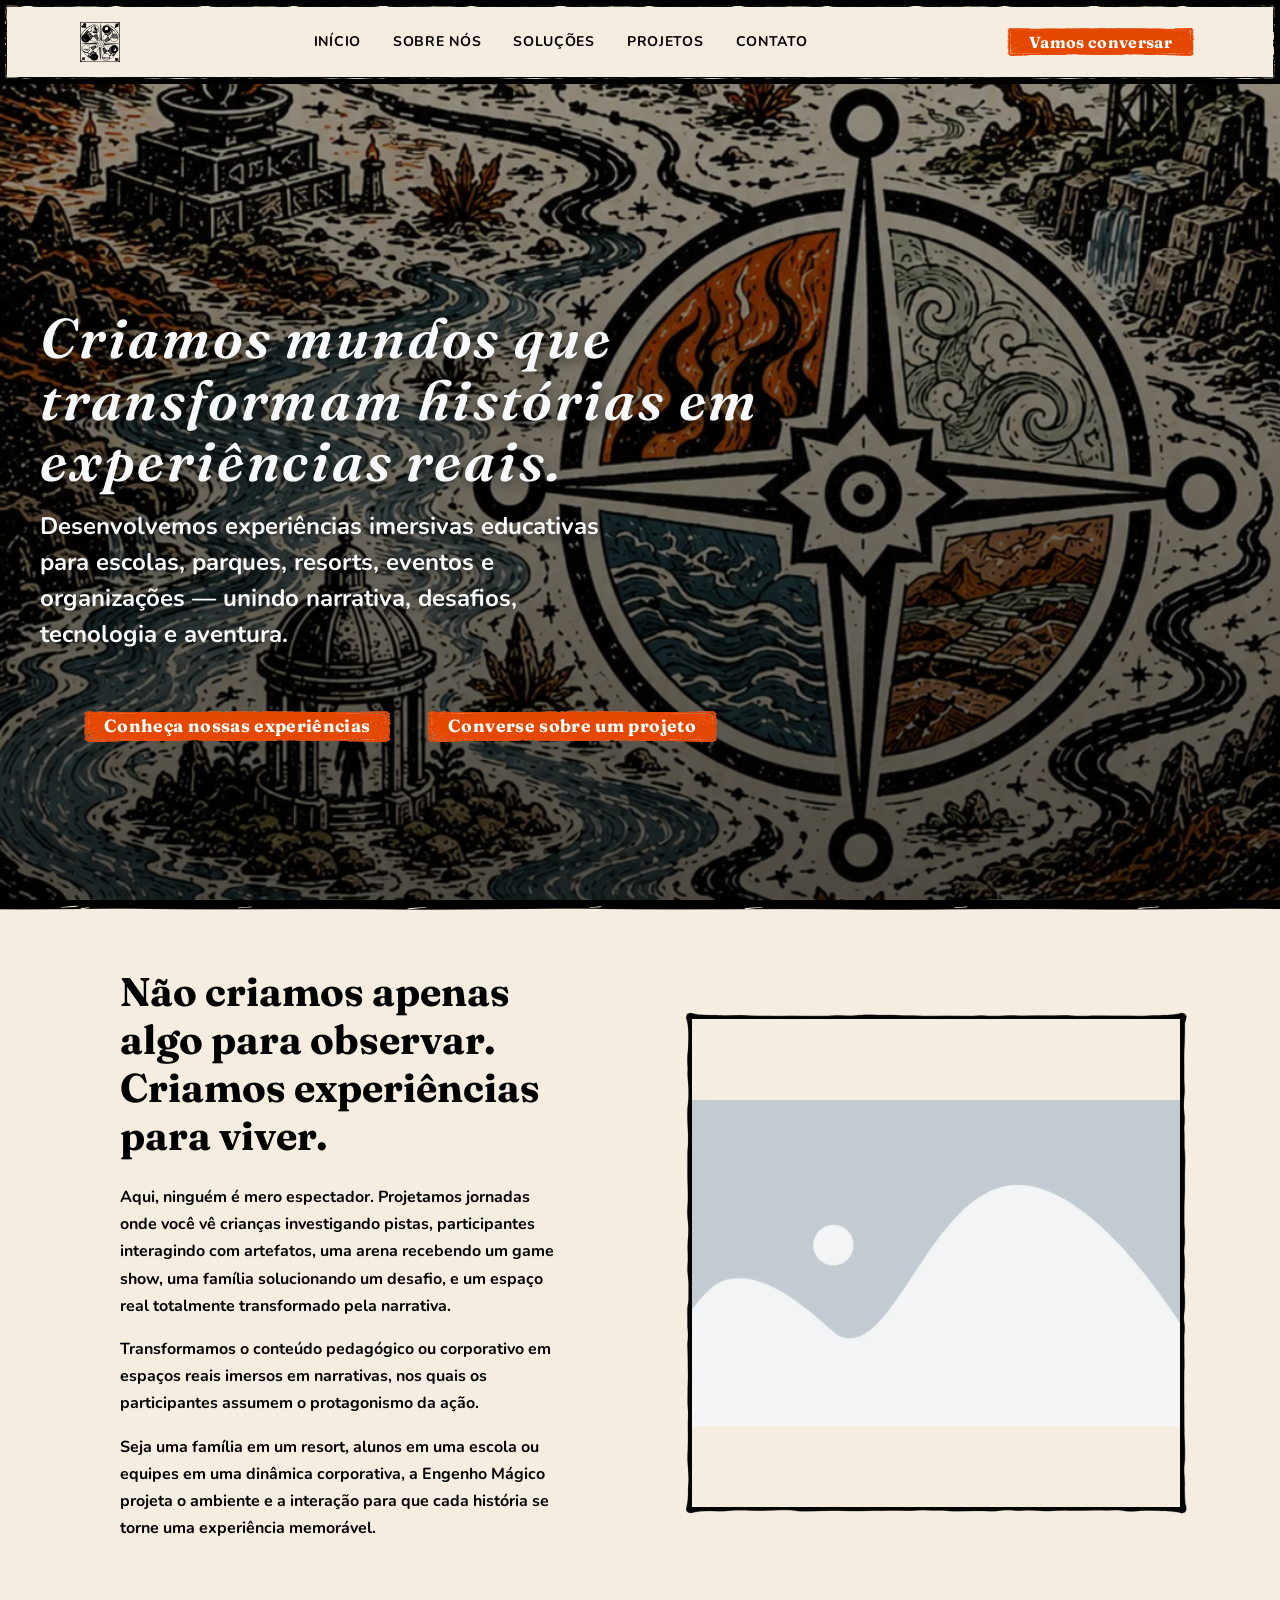
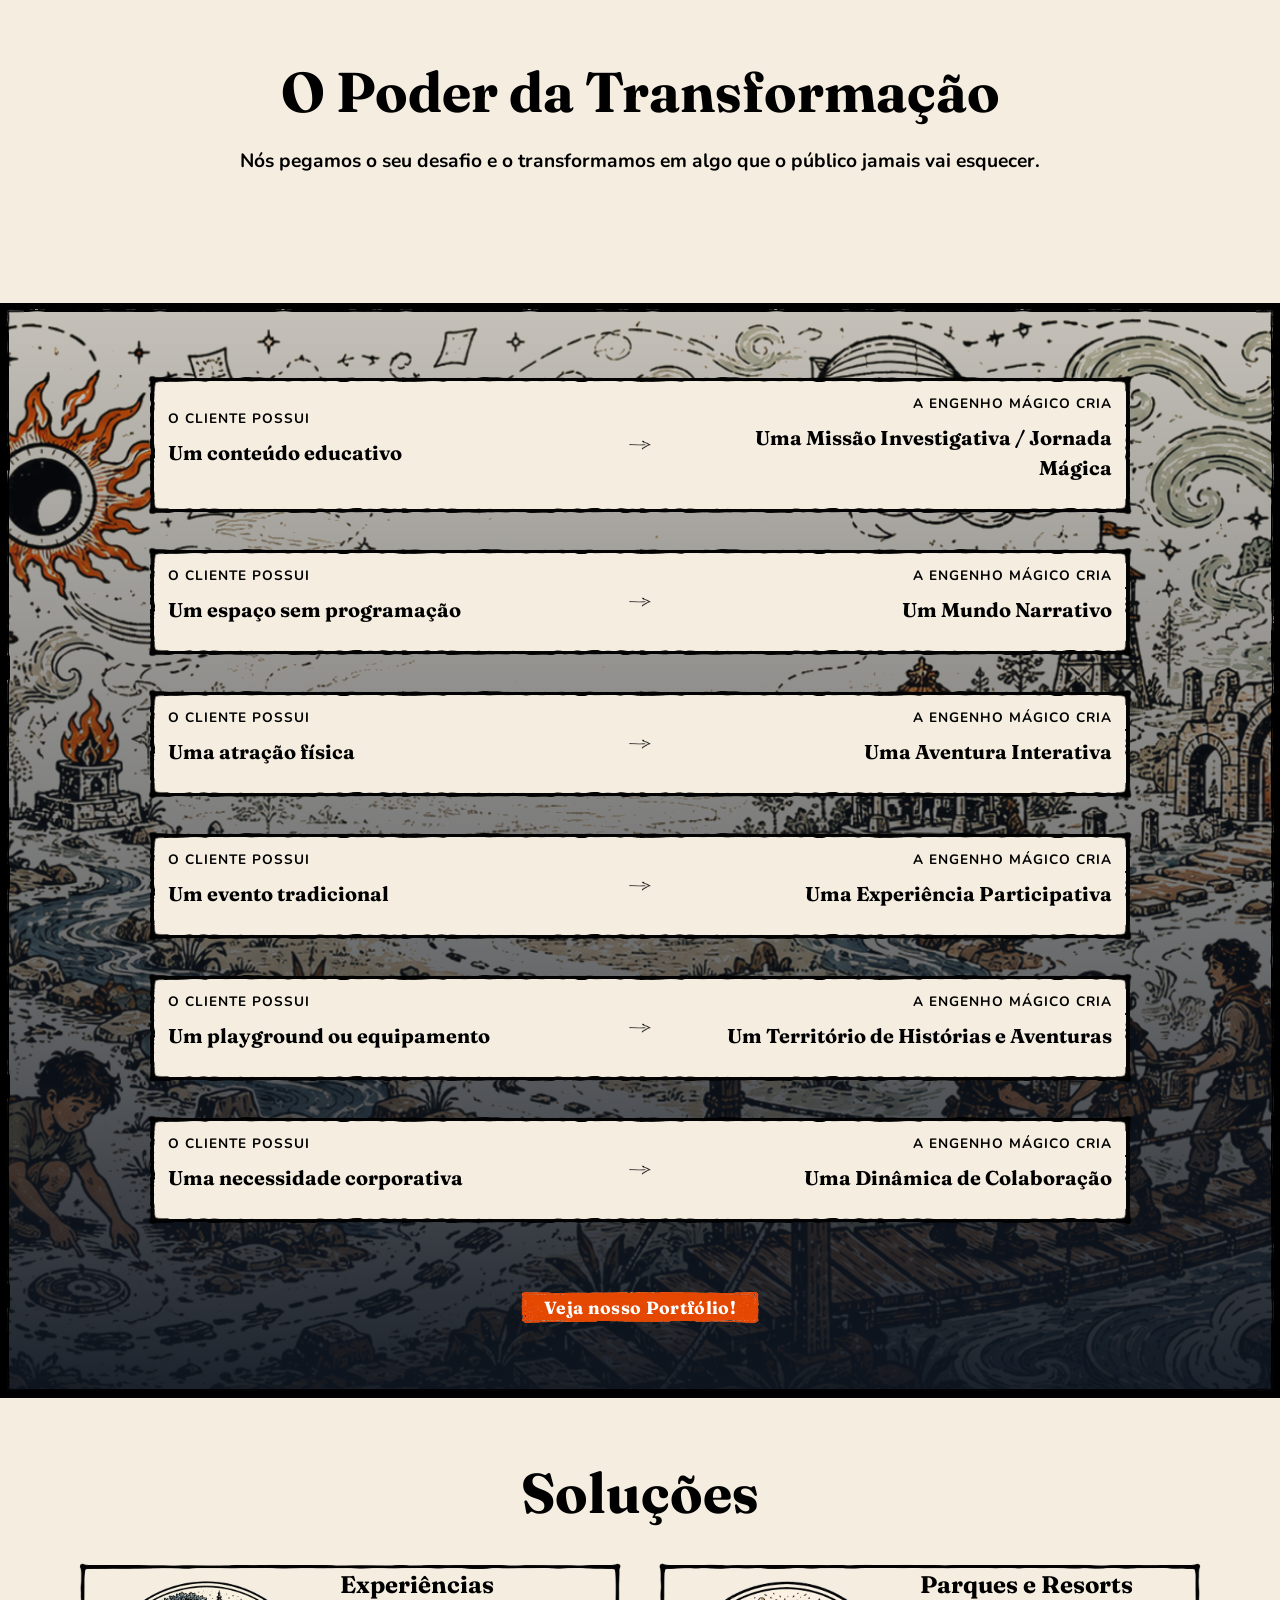
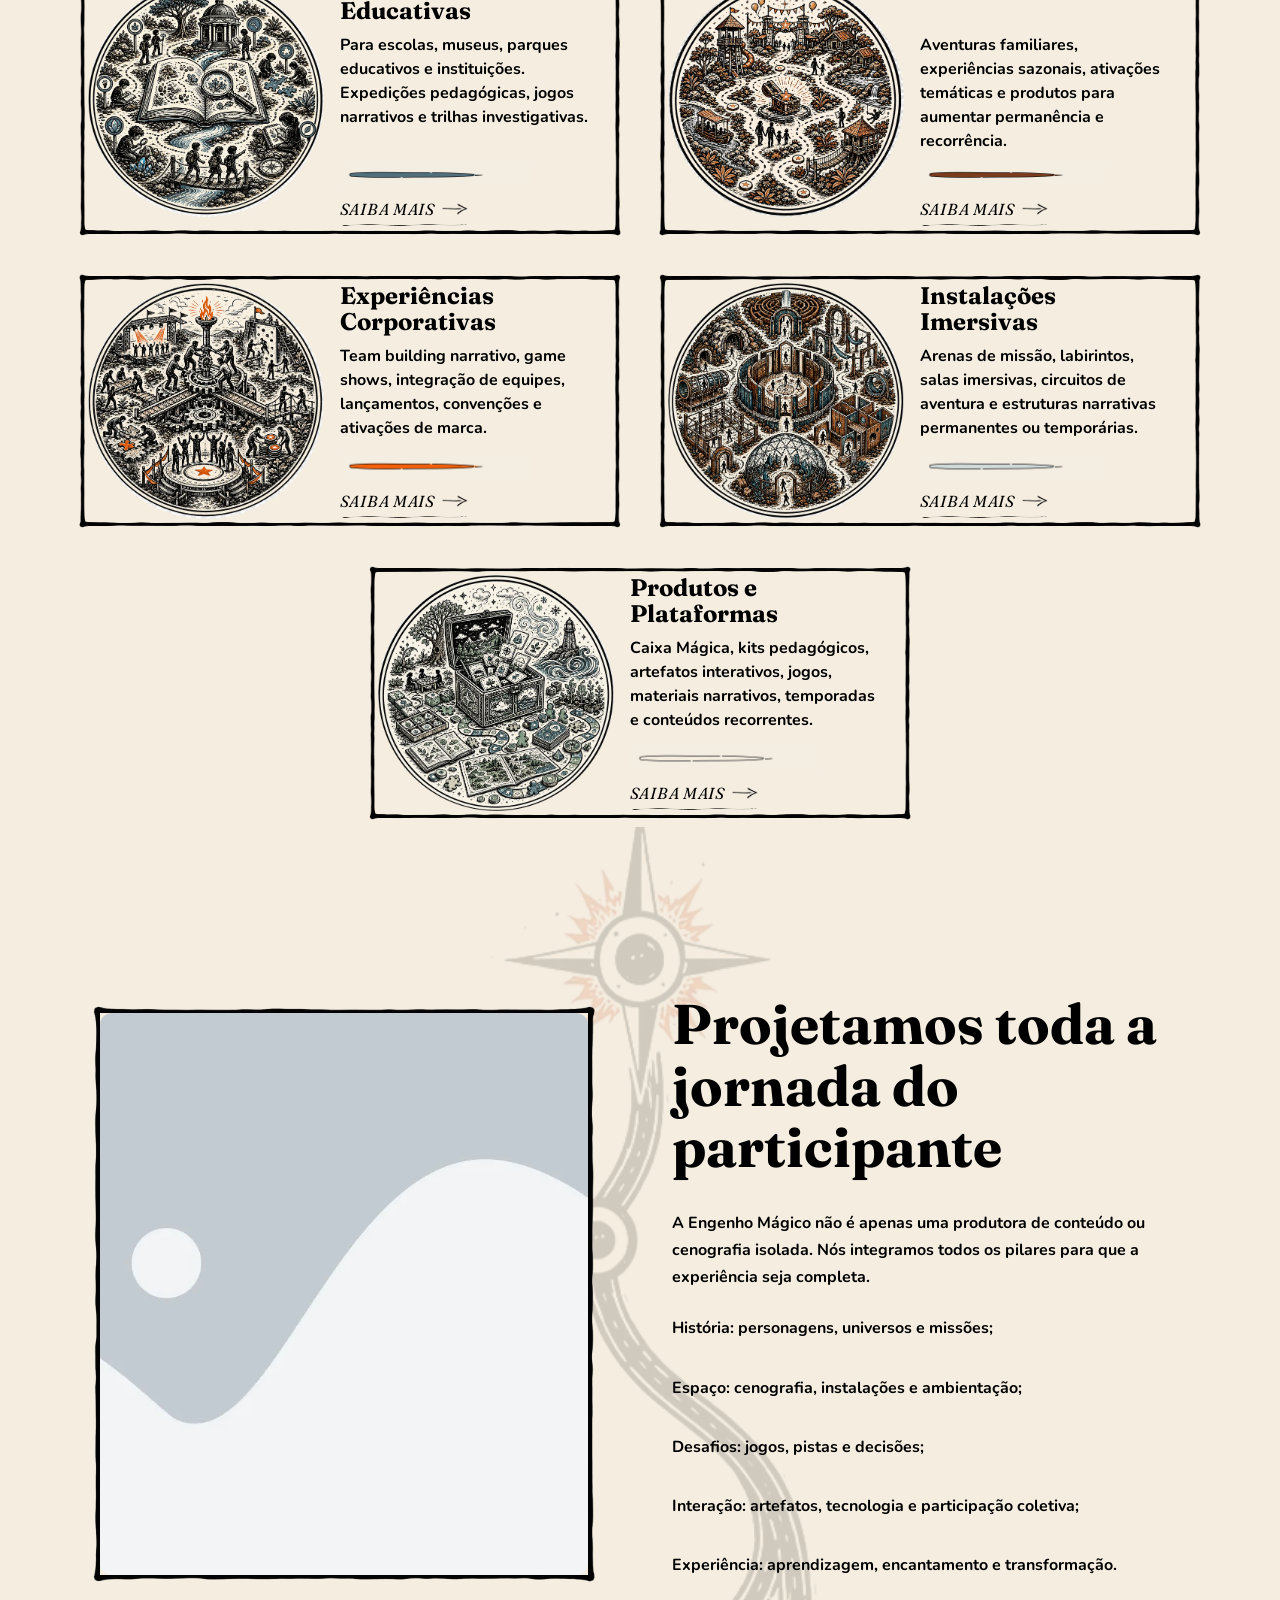
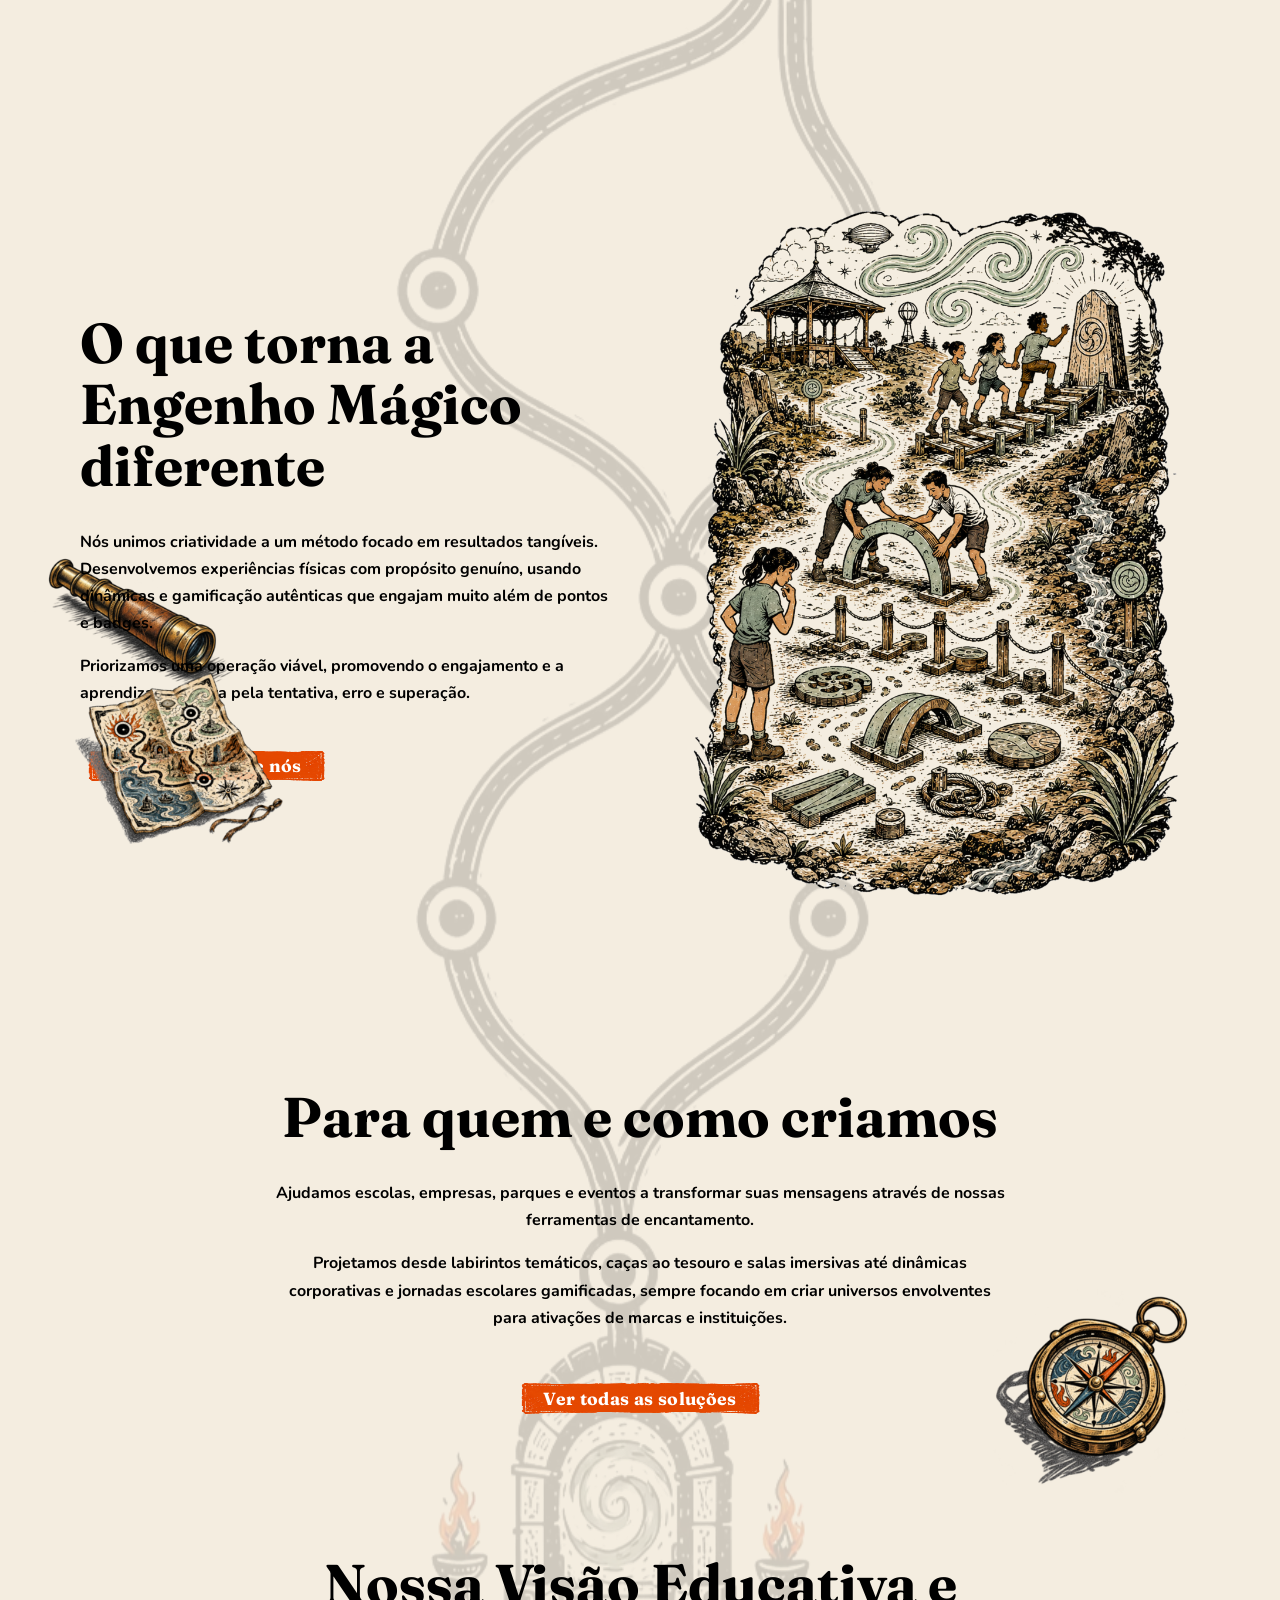
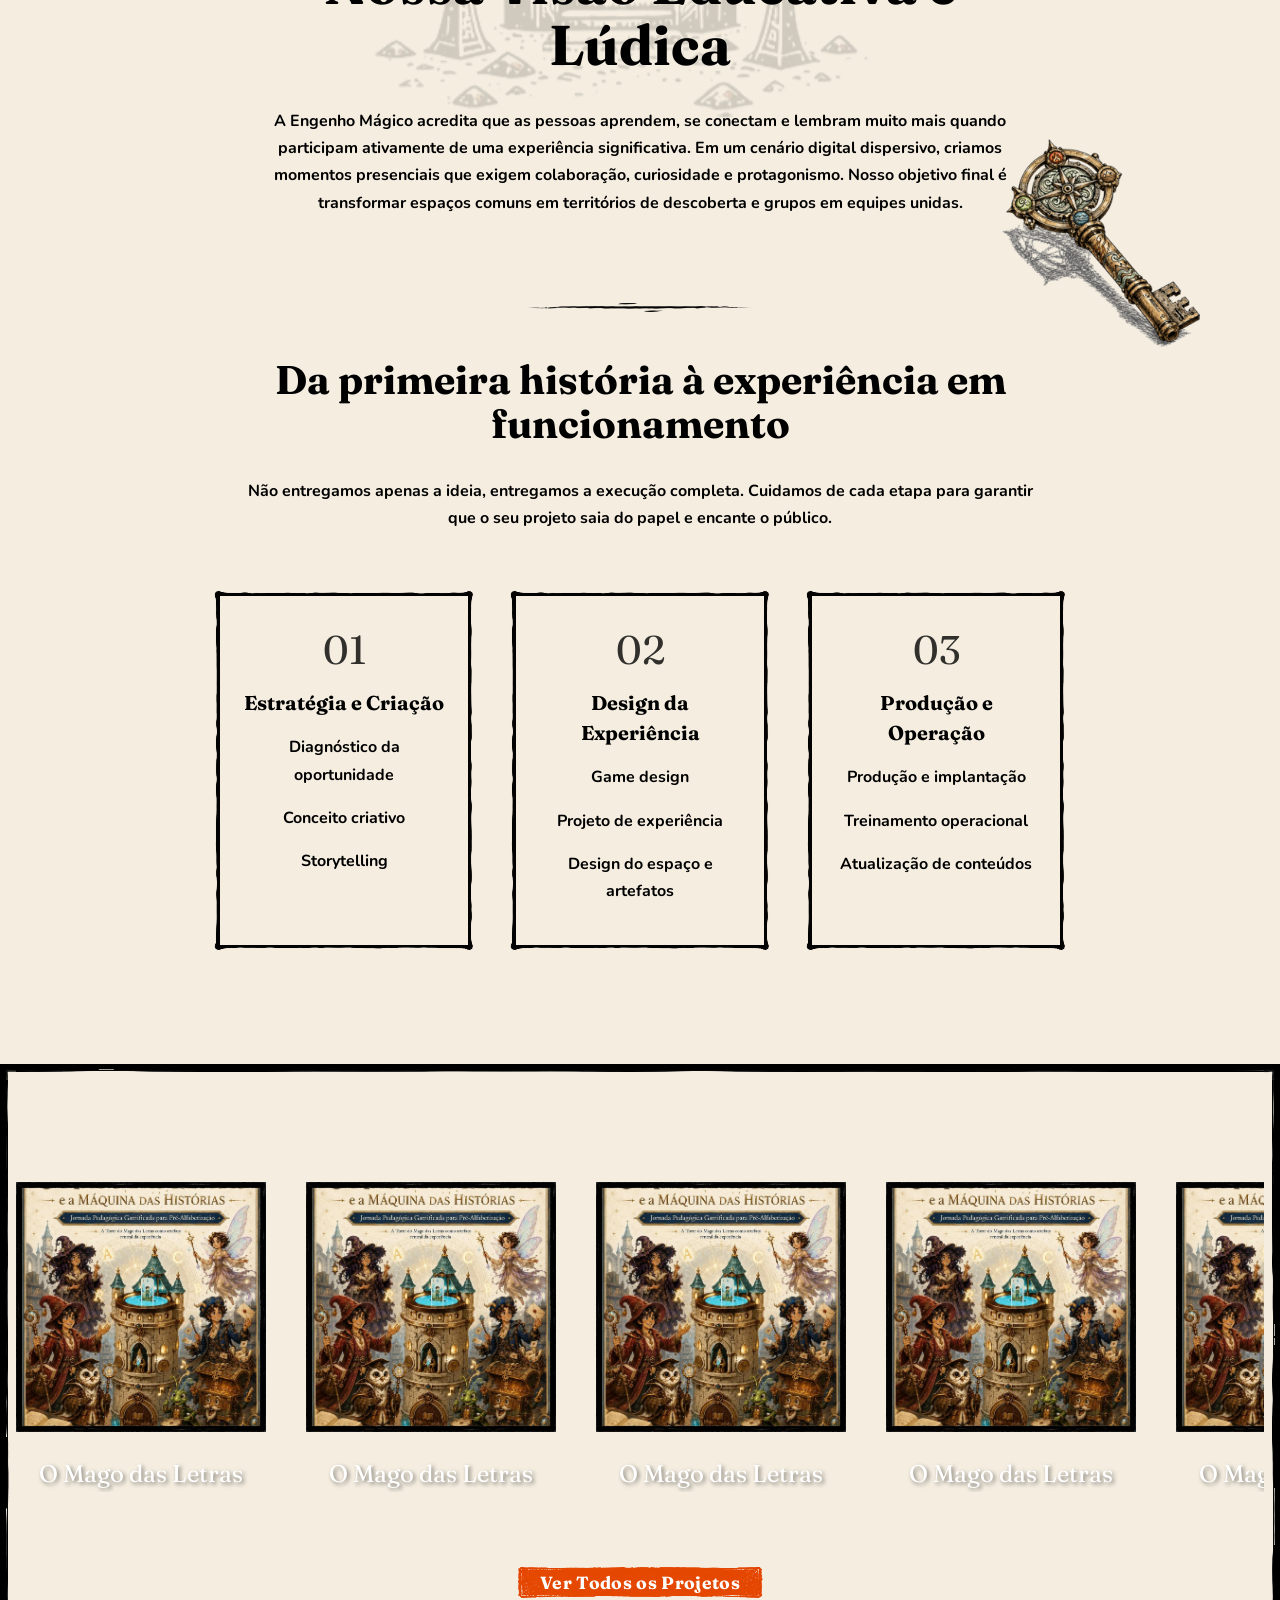
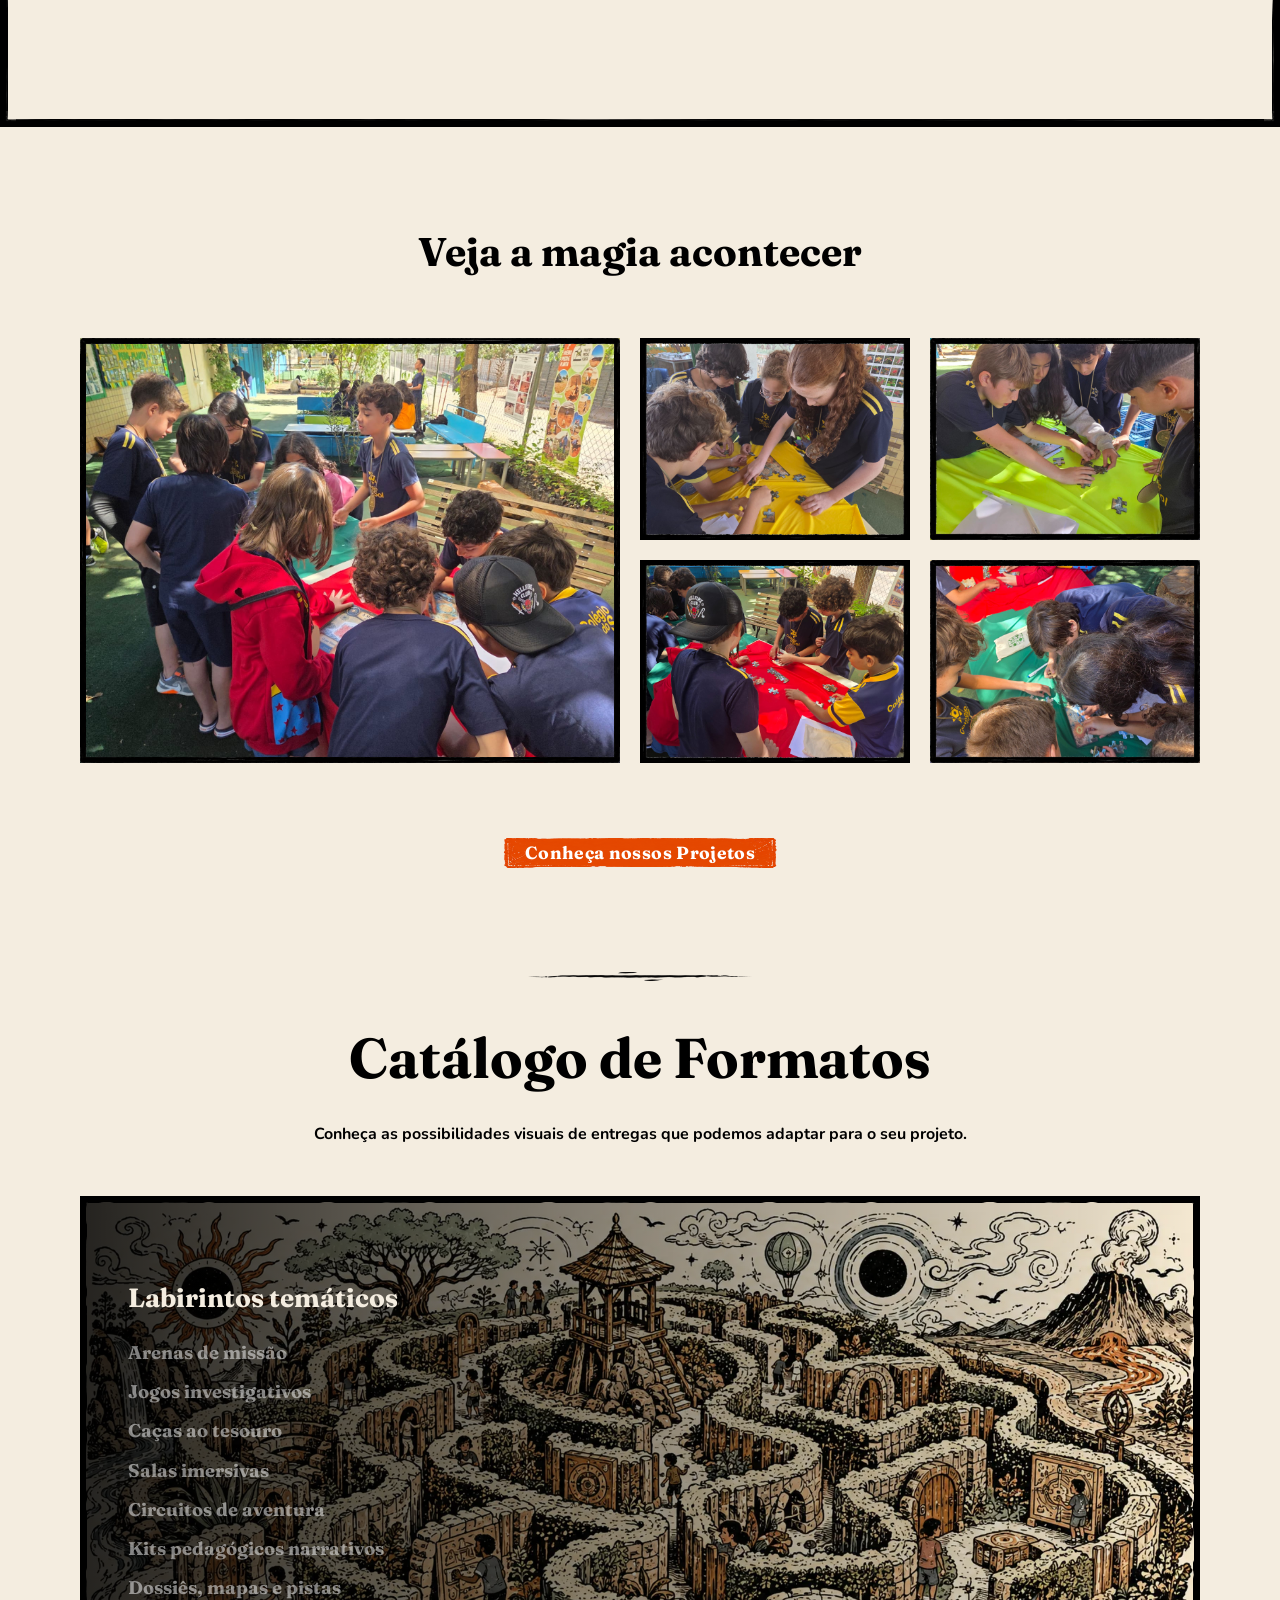
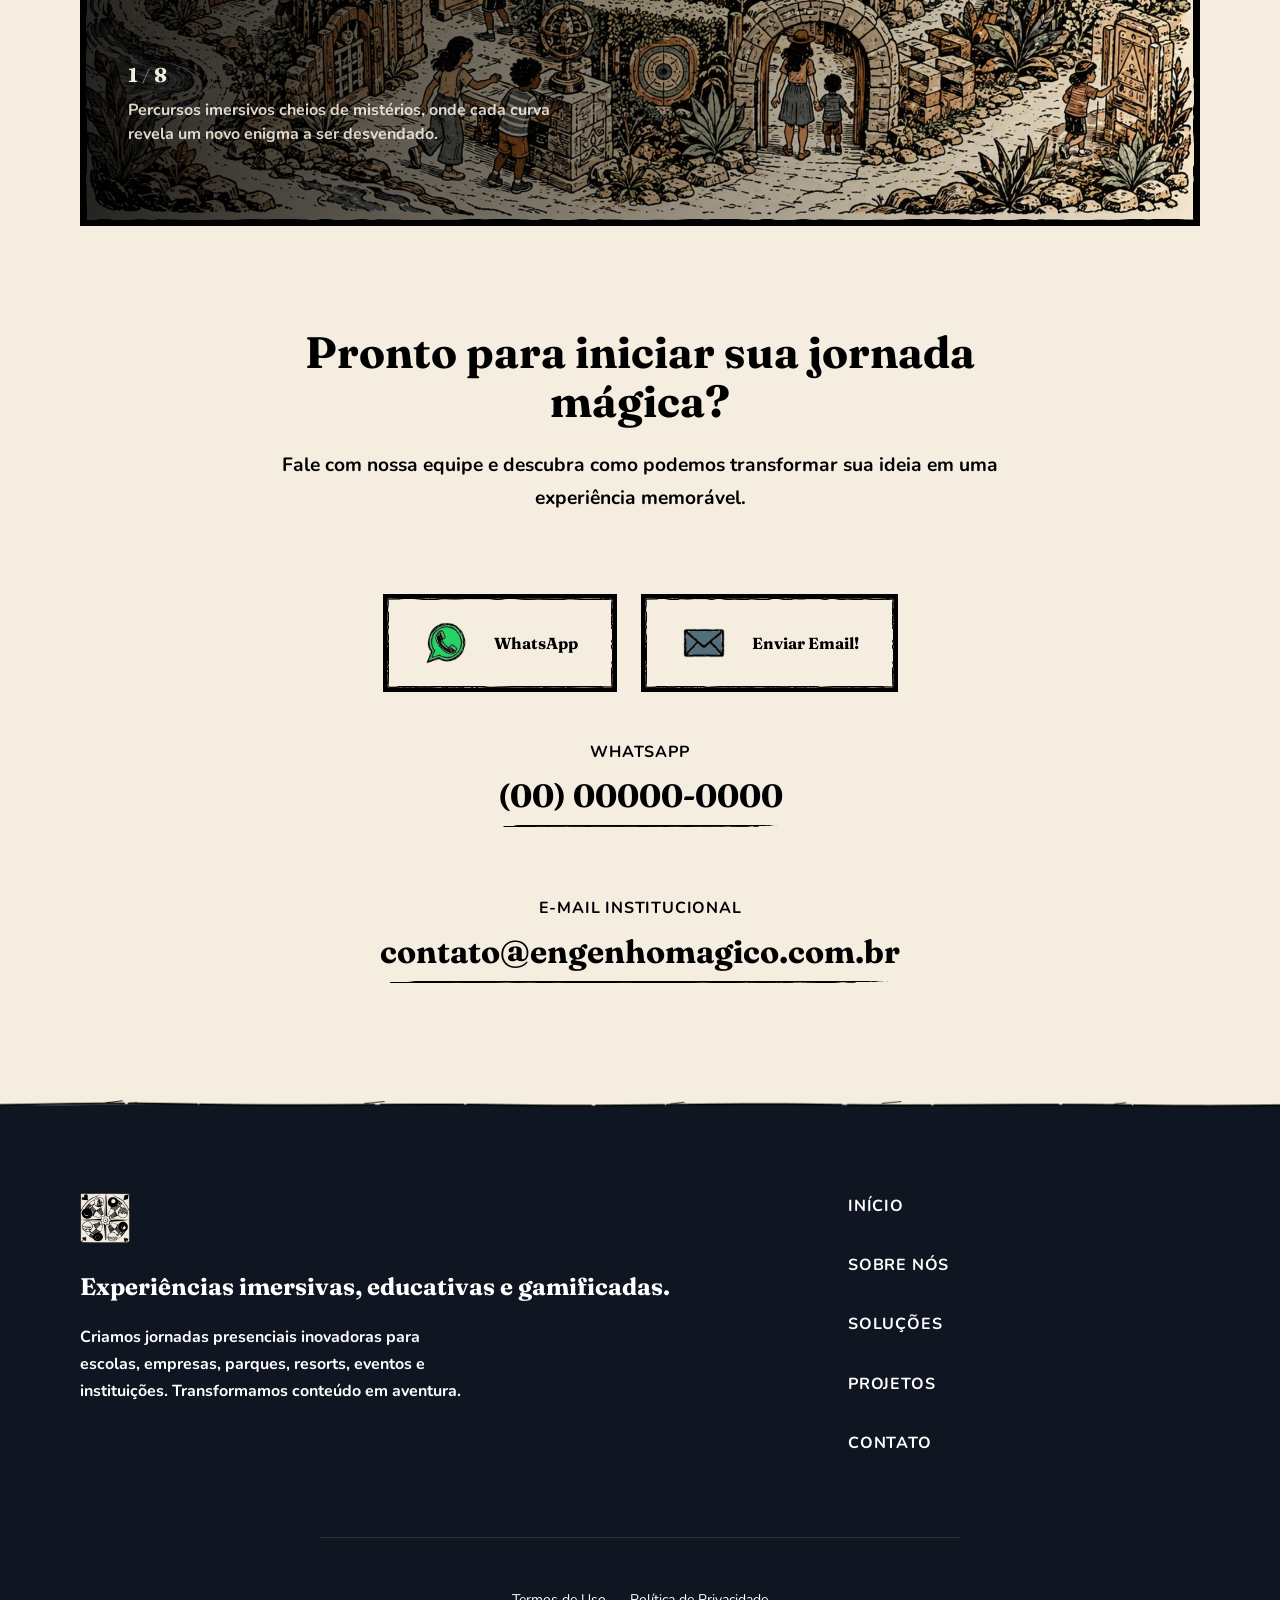
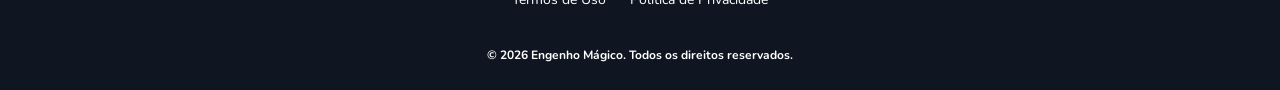
==== commit 23d07700: "idk2" ====
--- a/index.html
+++ b/index.html
@@ -72,7 +72,6 @@
                 <h2 class="about__title" style="font-size: 2.5rem; line-height: 1.2; margin-bottom: 1.5rem;">Não criamos
                     apenas algo para observar. <span style="color: var(--cor-laranja-magico);">Criamos experiências para
                         viver.</span></h2>
-                <img src="src/assets/img/icons/linha-ar.webp" alt="" class="section-title-divider">
 
                 <p class="about__text">
                     Aqui, ninguém é mero espectador. Projetamos jornadas onde você vê crianças investigando pistas,
@@ -100,7 +99,6 @@
         <section class="expertise-header">
             <div class="container expertise-header__container">
                 <h2 class="expertise__title expertise-header__title">O Poder da Transformação</h2>
-                <img src="src/assets/img/icons/linha-agua.webp" alt="" class="section-title-divider center">
                 <p class="expertise__text expertise-header__text">
                     Nós pegamos o seu desafio e o transformamos em algo que o público jamais vai esquecer.
                 </p>
@@ -220,7 +218,6 @@
         <section class="solutions-overview">
             <div class="container solutions-overview__container">
                 <h2 class="solutions-overview__title">Soluções</h2>
-                <img src="src/assets/img/icons/linha-agua.webp" alt="" class="section-title-divider center">
                 <div class="solutions-overview__grid">
                     <!-- Card 1 -->
                     <article class="solution-card" id="card-water">
@@ -323,14 +320,10 @@
             </picture>
 
             <section class="methodology-preview">
-                <!-- Floating image -->
-                <img src="src/assets/img/pictures/flutuante-3.webp" alt=""
-                    class="floating-parallax-img floating-parallax-img--3" aria-hidden="true" data-speed="0.08">
 
                 <div class="split-section container split-section--reversed">
                     <div class="split-section__content">
                         <h2 class="methodology-preview__title">Projetamos toda a jornada do participante</h2>
-                        <img src="src/assets/img/icons/linha-terra.webp" alt="" class="section-title-divider">
                         <p class="supporting-text">A Engenho Mágico não é apenas uma produtora de conteúdo ou cenografia
                             isolada. Nós integramos todos os pilares para que a experiência seja completa.</p>
                         <ul
@@ -363,7 +356,6 @@
                 <div class="split-section container">
                     <div class="split-section__content">
                         <h2 class="differentials__title">O que torna a Engenho Mágico diferente</h2>
-                        <img src="src/assets/img/icons/linha-ar.webp" alt="" class="section-title-divider">
                         <p class="supporting-text">Nós unimos criatividade a um método focado em resultados tangíveis.
                             Desenvolvemos experiências físicas com propósito genuíno, usando dinâmicas e gamificação
                             autênticas que engajam muito além de pontos e badges.</p>
@@ -391,7 +383,6 @@
                 <div class="audience-formats__container container">
                     <div class="audience-formats__content">
                         <h2 class="audience__title">Para quem e como criamos</h2>
-                        <img src="src/assets/img/icons/linha-agua.webp" alt="" class="section-title-divider center">
                         <p class="supporting-text">Ajudamos escolas, empresas, parques e eventos a transformar suas
                             mensagens
                             através de nossas ferramentas de encantamento.</p>
@@ -405,7 +396,6 @@
 
                     <div class="manifesto audience-formats__content" style="margin-top: var(--space-2xl);">
                         <h2 class="manifesto__title">Nossa Visão Educativa e Lúdica</h2>
-                        <img src="src/assets/img/icons/linha-fogo.webp" alt="" class="section-title-divider center">
                         <p class="manifesto__text">A Engenho Mágico acredita que as pessoas aprendem, se conectam e
                             lembram
                             muito mais quando participam ativamente de uma experiência significativa. Em um cenário
@@ -423,56 +413,40 @@
             </section>
         </div>
 
-        <section class="proposal" style="padding-bottom: var(--space-section); background: var(--cor-areia-clara);">
+        <section class="proposal">
+            <img src="src/assets/img/elements/section-div-line.webp" alt="" aria-hidden="true" class="section-title-divider center proposal__divider">
             <div class="container">
-                <div style="text-align: center; max-width: 800px; margin: 0 auto 3rem;">
-                    <h2 class="proposal__title" style="font-size: 2.5rem; color: var(--cor-primaria);">Da primeira
-                        história à experiência em funcionamento</h2>
-                    <img src="src/assets/img/icons/linha-terra.webp" alt="" class="section-title-divider center">
-                    <p class="proposal__text" style="color: var(--cor-texto);">Não entregamos apenas a ideia, entregamos
+                <div class="proposal__header">
+                    <h2 class="proposal__title">Da primeira história à experiência em funcionamento</h2>
+                    <p class="proposal__text">Não entregamos apenas a ideia, entregamos
                         a execução completa. Cuidamos de cada etapa para garantir que o seu projeto saia do papel e
                         encante o público.</p>
                 </div>
 
-                <div style="display: flex; flex-wrap: wrap; gap: 1rem; justify-content: center;">
+                <div class="proposal__grid">
                     <!-- Etapas -->
-                    <div
-                        style="background: var(--cor-branca); border: 1px solid rgba(0,0,0,0.1); padding: 1.5rem; width: 100%; max-width: 280px; text-align: center;">
-                        <span
-                            style="display: block; font-size: 2.5rem; color: var(--cor-laranja-magico); font-family: var(--font-heading); margin-bottom: 0.5rem; opacity: 0.8;">01</span>
-                        <h4
-                            style="color: var(--cor-primaria); font-size: 1.25rem; font-family: var(--font-heading); margin-bottom: 1rem;">
-                            Estratégia e Criação</h4>
-                        <ul
-                            style="font-size: 0.95rem; color: var(--cor-texto); line-height: 1.6; list-style: none; padding: 0; margin: 0;">
+                    <div class="proposal__step">
+                        <span class="proposal__step-number">01</span>
+                        <h4 class="proposal__step-title">Estratégia e Criação</h4>
+                        <ul class="proposal__step-list">
                             <li>Diagnóstico da oportunidade</li>
                             <li>Conceito criativo</li>
                             <li>Storytelling</li>
                         </ul>
                     </div>
-                    <div
-                        style="background: var(--cor-branca); border: 1px solid rgba(0,0,0,0.1); padding: 1.5rem; width: 100%; max-width: 280px; text-align: center;">
-                        <span
-                            style="display: block; font-size: 2.5rem; color: var(--cor-laranja-magico); font-family: var(--font-heading); margin-bottom: 0.5rem; opacity: 0.8;">02</span>
-                        <h4
-                            style="color: var(--cor-primaria); font-size: 1.25rem; font-family: var(--font-heading); margin-bottom: 1rem;">
-                            Design da Experiência</h4>
-                        <ul
-                            style="font-size: 0.95rem; color: var(--cor-texto); line-height: 1.6; list-style: none; padding: 0; margin: 0;">
+                    <div class="proposal__step">
+                        <span class="proposal__step-number">02</span>
+                        <h4 class="proposal__step-title">Design da Experiência</h4>
+                        <ul class="proposal__step-list">
                             <li>Game design</li>
                             <li>Projeto de experiência</li>
                             <li>Design do espaço e artefatos</li>
                         </ul>
                     </div>
-                    <div
-                        style="background: var(--cor-branca); border: 1px solid rgba(0,0,0,0.1); padding: 1.5rem; width: 100%; max-width: 280px; text-align: center;">
-                        <span
-                            style="display: block; font-size: 2.5rem; color: var(--cor-laranja-magico); font-family: var(--font-heading); margin-bottom: 0.5rem; opacity: 0.8;">03</span>
-                        <h4
-                            style="color: var(--cor-primaria); font-size: 1.25rem; font-family: var(--font-heading); margin-bottom: 1rem;">
-                            Produção e Operação</h4>
-                        <ul
-                            style="font-size: 0.95rem; color: var(--cor-texto); line-height: 1.6; list-style: none; padding: 0; margin: 0;">
+                    <div class="proposal__step">
+                        <span class="proposal__step-number">03</span>
+                        <h4 class="proposal__step-title">Produção e Operação</h4>
+                        <ul class="proposal__step-list">
                             <li>Produção e implantação</li>
                             <li>Treinamento operacional</li>
                             <li>Atualização de conteúdos</li>
@@ -554,6 +528,12 @@
                     </div>
                 </div>
             </div>
+            
+            <div style="text-align: center; margin-top: 4rem;">
+                <a href="projetos.html" class="btn-cta">
+                    <span class="btn-text">Ver Todos os Projetos</span>
+                </a>
+            </div>
         </section>
 
         <!-- Pequena galeria Home -->
@@ -561,7 +541,6 @@
             <div class="container" style="text-align: center;">
                 <h2 style="font-size: 2.5rem; color: var(--cor-primaria); margin-bottom: 1rem;">Veja a magia acontecer
                 </h2>
-                <img src="src/assets/img/icons/linha-ar.webp" alt="" class="section-title-divider center">
 
                 <div class="home-gallery-grid">
                     <div class="gallery-item">
@@ -591,10 +570,10 @@
 
 
         <section class="catalog">
+            <img src="src/assets/img/elements/section-div-line.webp" alt="" aria-hidden="true" class="section-title-divider center" style="margin-bottom: 2rem;">
             <div class="catalog__container">
                 <div style="text-align: center; margin-bottom: 2rem;">
                     <h2 class="catalog__title">Catálogo de Formatos</h2>
-                    <img src="src/assets/img/icons/linha-agua.webp" alt="" class="section-title-divider center">
                     <p class="catalog__subtitle">Conheça as possibilidades visuais de entregas que podemos adaptar para
                         o seu projeto.</p>
                 </div>
--- a/src/css/style.css
+++ b/src/css/style.css
@@ -2781,6 +2781,8 @@
   background-attachment: fixed;
   overflow: hidden;
   display: flex;
+  flex-direction: column;
+  justify-content: center;
   align-items: center;
   border: 16px solid transparent;
   border-image-source: url('../assets/img/elements/border-img-3.webp');
@@ -2880,3 +2882,75 @@
     transform: translateX(-50%);
   }
 }
+
+/* ==========================================================================
+   PROPOSAL SECTION
+   ========================================================================== */
+.proposal {
+  padding-bottom: var(--space-section);
+  background: var(--cor-areia-clara);
+}
+
+.proposal__divider {
+  margin-bottom: 2rem;
+}
+
+.proposal__header {
+  text-align: center;
+  max-width: 800px;
+  margin: 0 auto 3rem;
+}
+
+.proposal__title {
+  font-size: 2.5rem;
+  color: var(--cor-primaria);
+}
+
+.proposal__text {
+  color: var(--cor-texto);
+}
+
+.proposal__grid {
+  display: flex;
+  flex-wrap: wrap;
+  gap: 1rem;
+  justify-content: center;
+}
+
+.proposal__step {
+  background: var(--cor-branca);
+  border: 16px solid transparent;
+  border-image-source: url('../assets/img/elements/border-img-2.webp');
+  border-image-slice: 60;
+  border-image-width: 16px;
+  border-image-repeat: round;
+  padding: 1.5rem;
+  width: 100%;
+  max-width: 280px;
+  text-align: center;
+}
+
+.proposal__step-number {
+  display: block;
+  font-size: 2.5rem;
+  color: var(--cor-laranja-magico);
+  font-family: var(--font-heading);
+  margin-bottom: 0.5rem;
+  opacity: 0.8;
+}
+
+.proposal__step-title {
+  color: var(--cor-primaria);
+  font-size: 1.25rem;
+  font-family: var(--font-heading);
+  margin-bottom: 1rem;
+}
+
+.proposal__step-list {
+  font-size: 0.95rem;
+  color: var(--cor-texto);
+  line-height: 1.6;
+  list-style: none;
+  padding: 0;
+  margin: 0;
+}
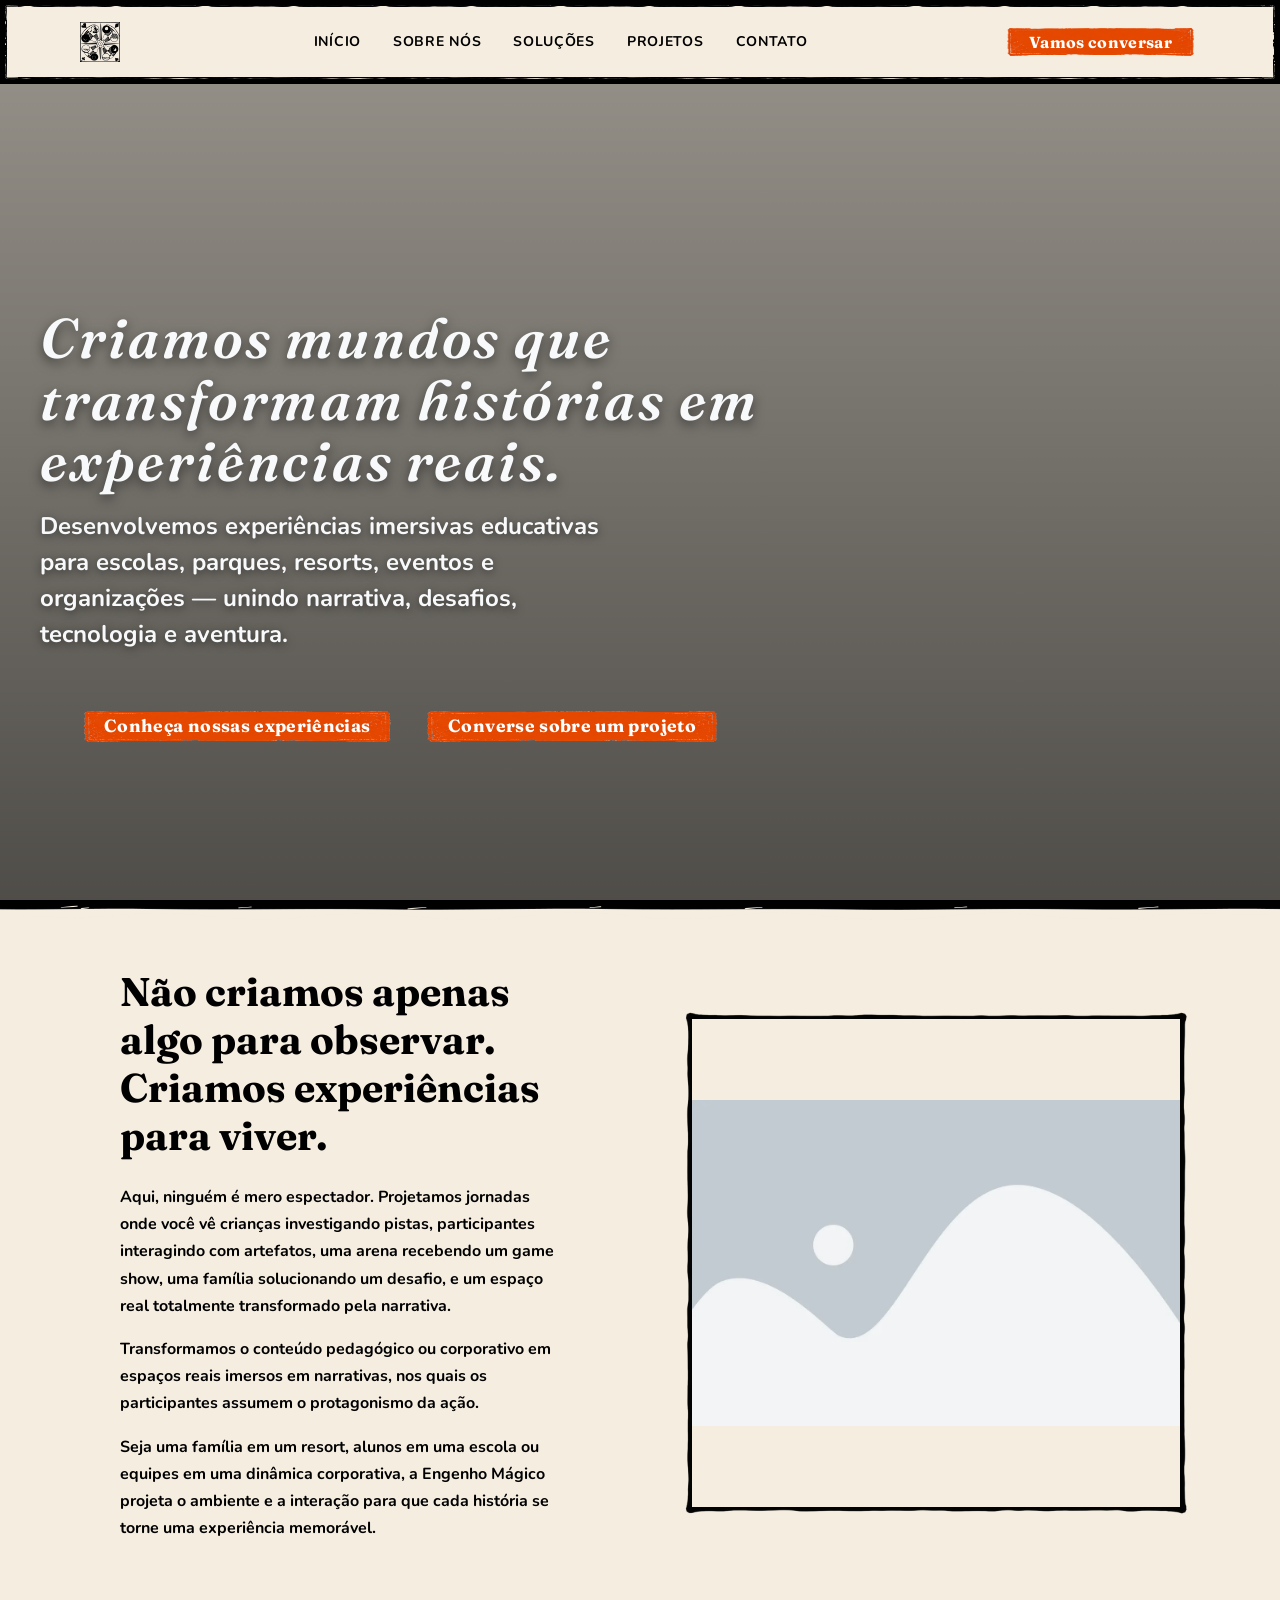
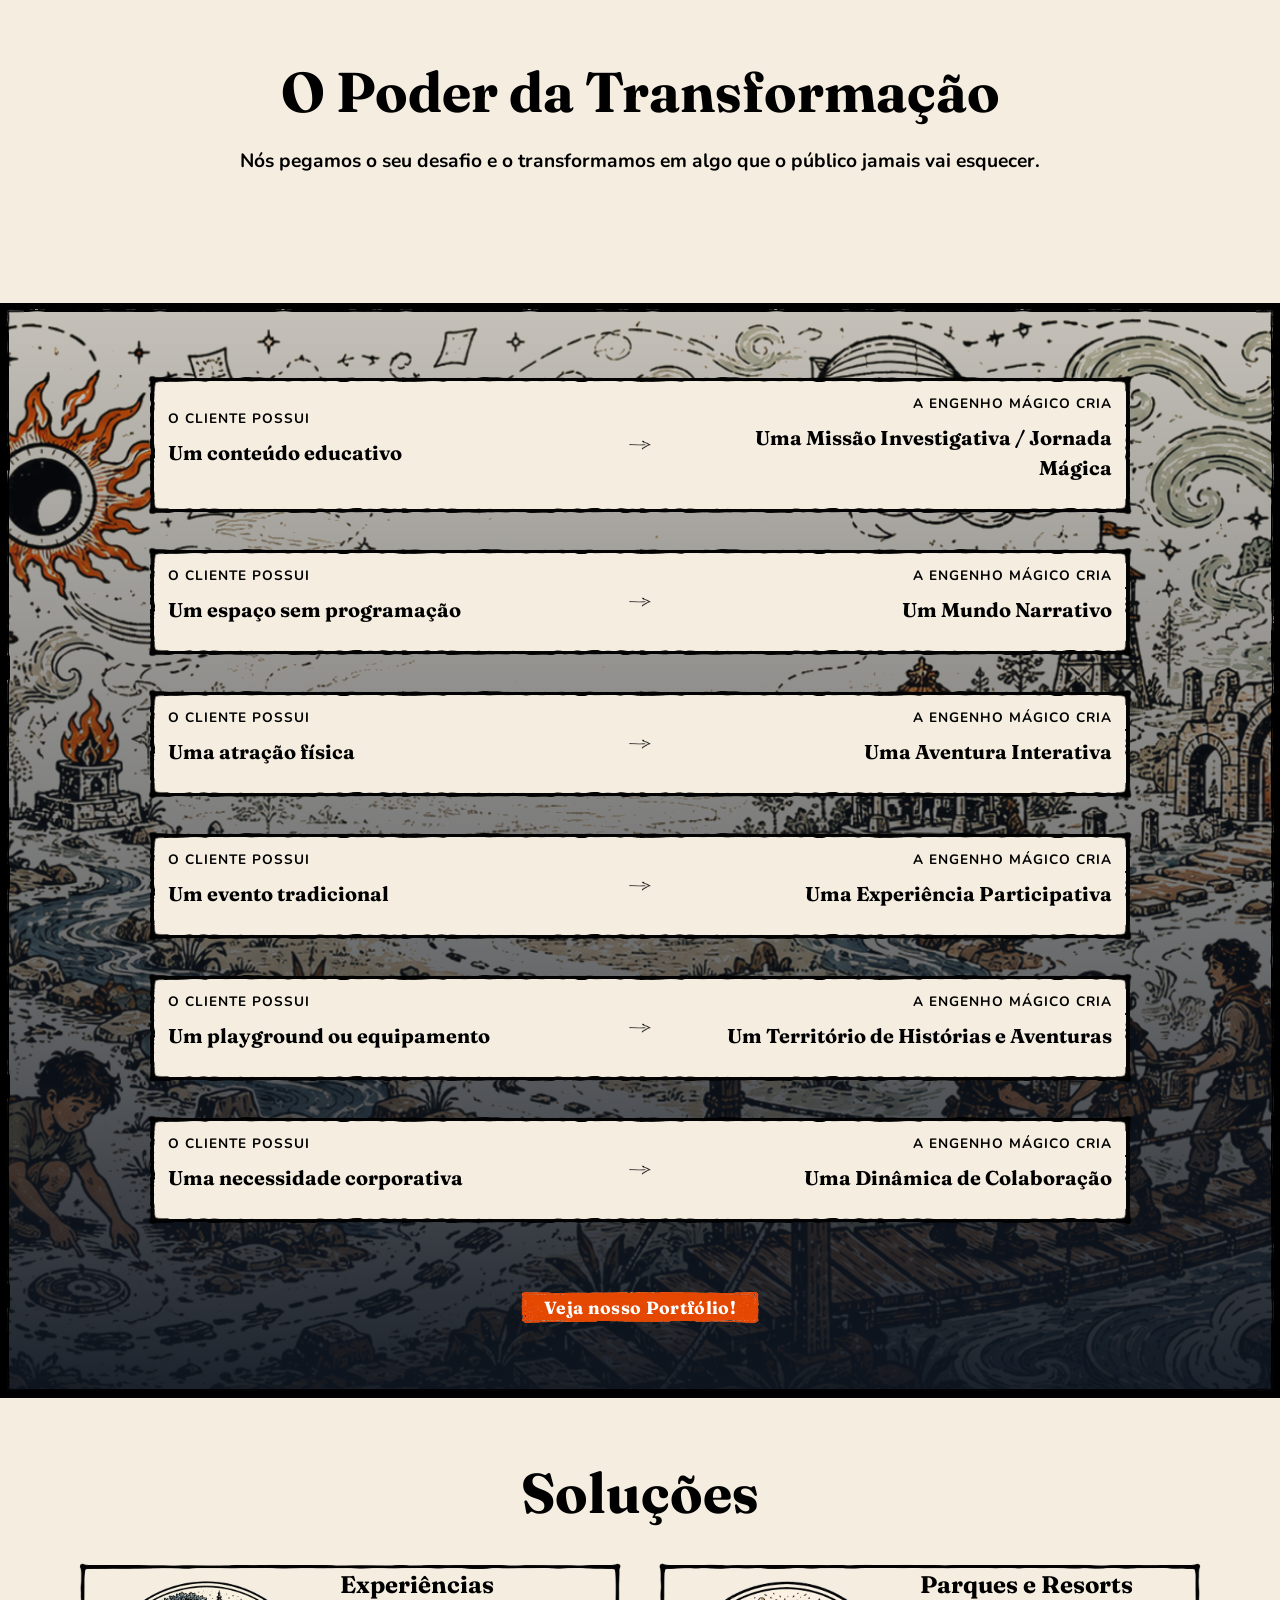
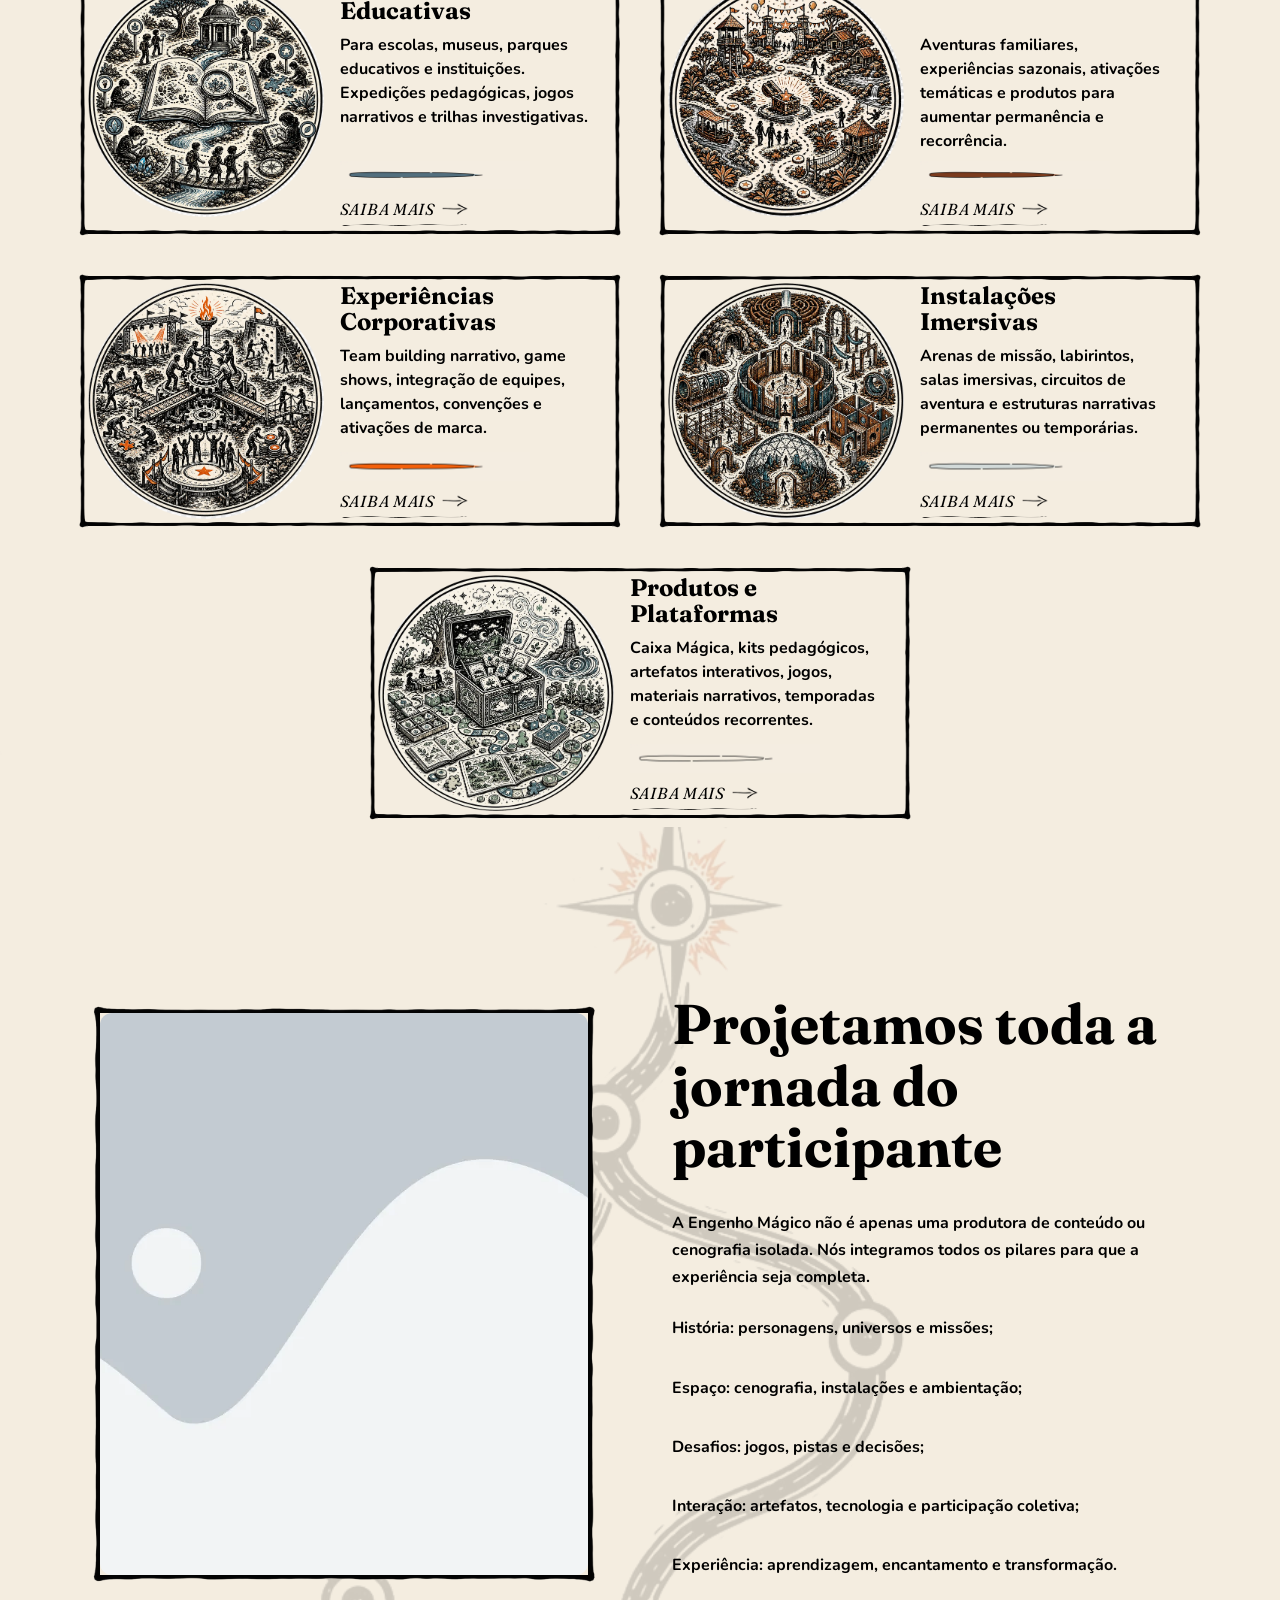
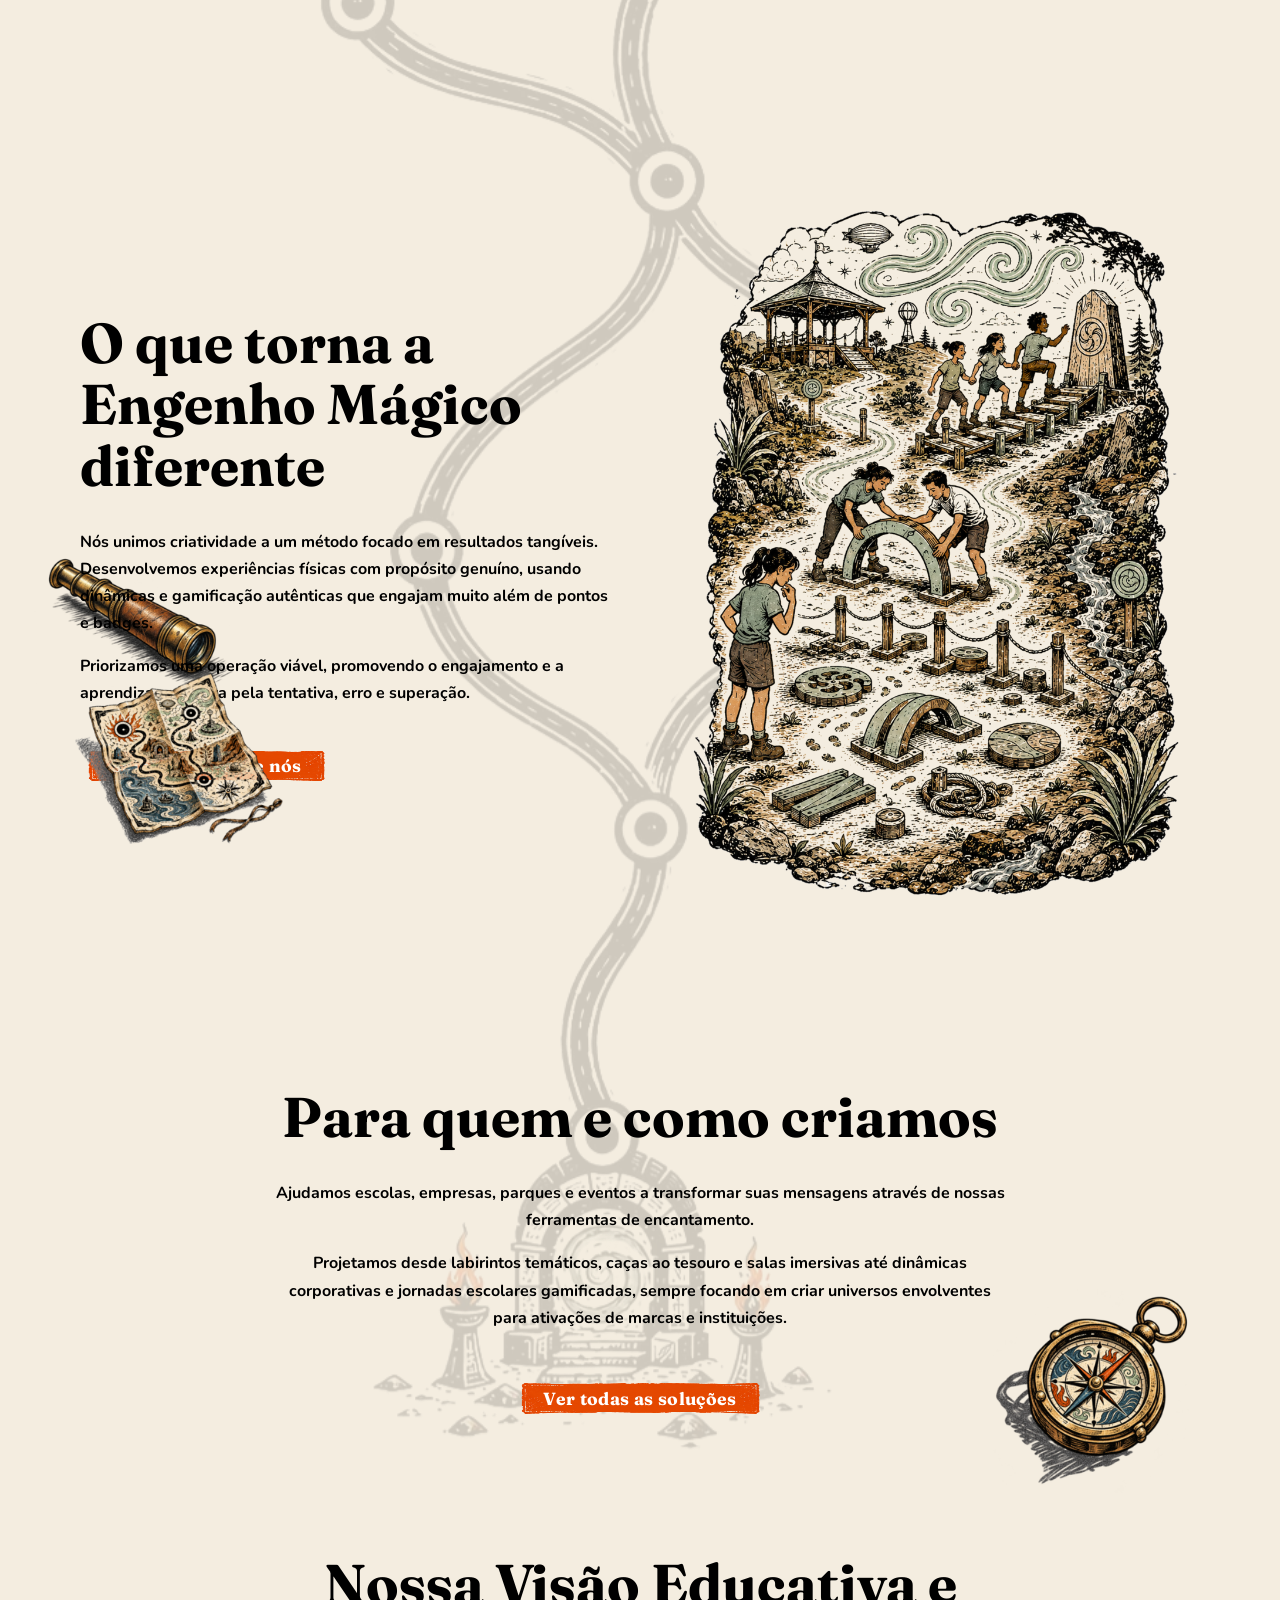
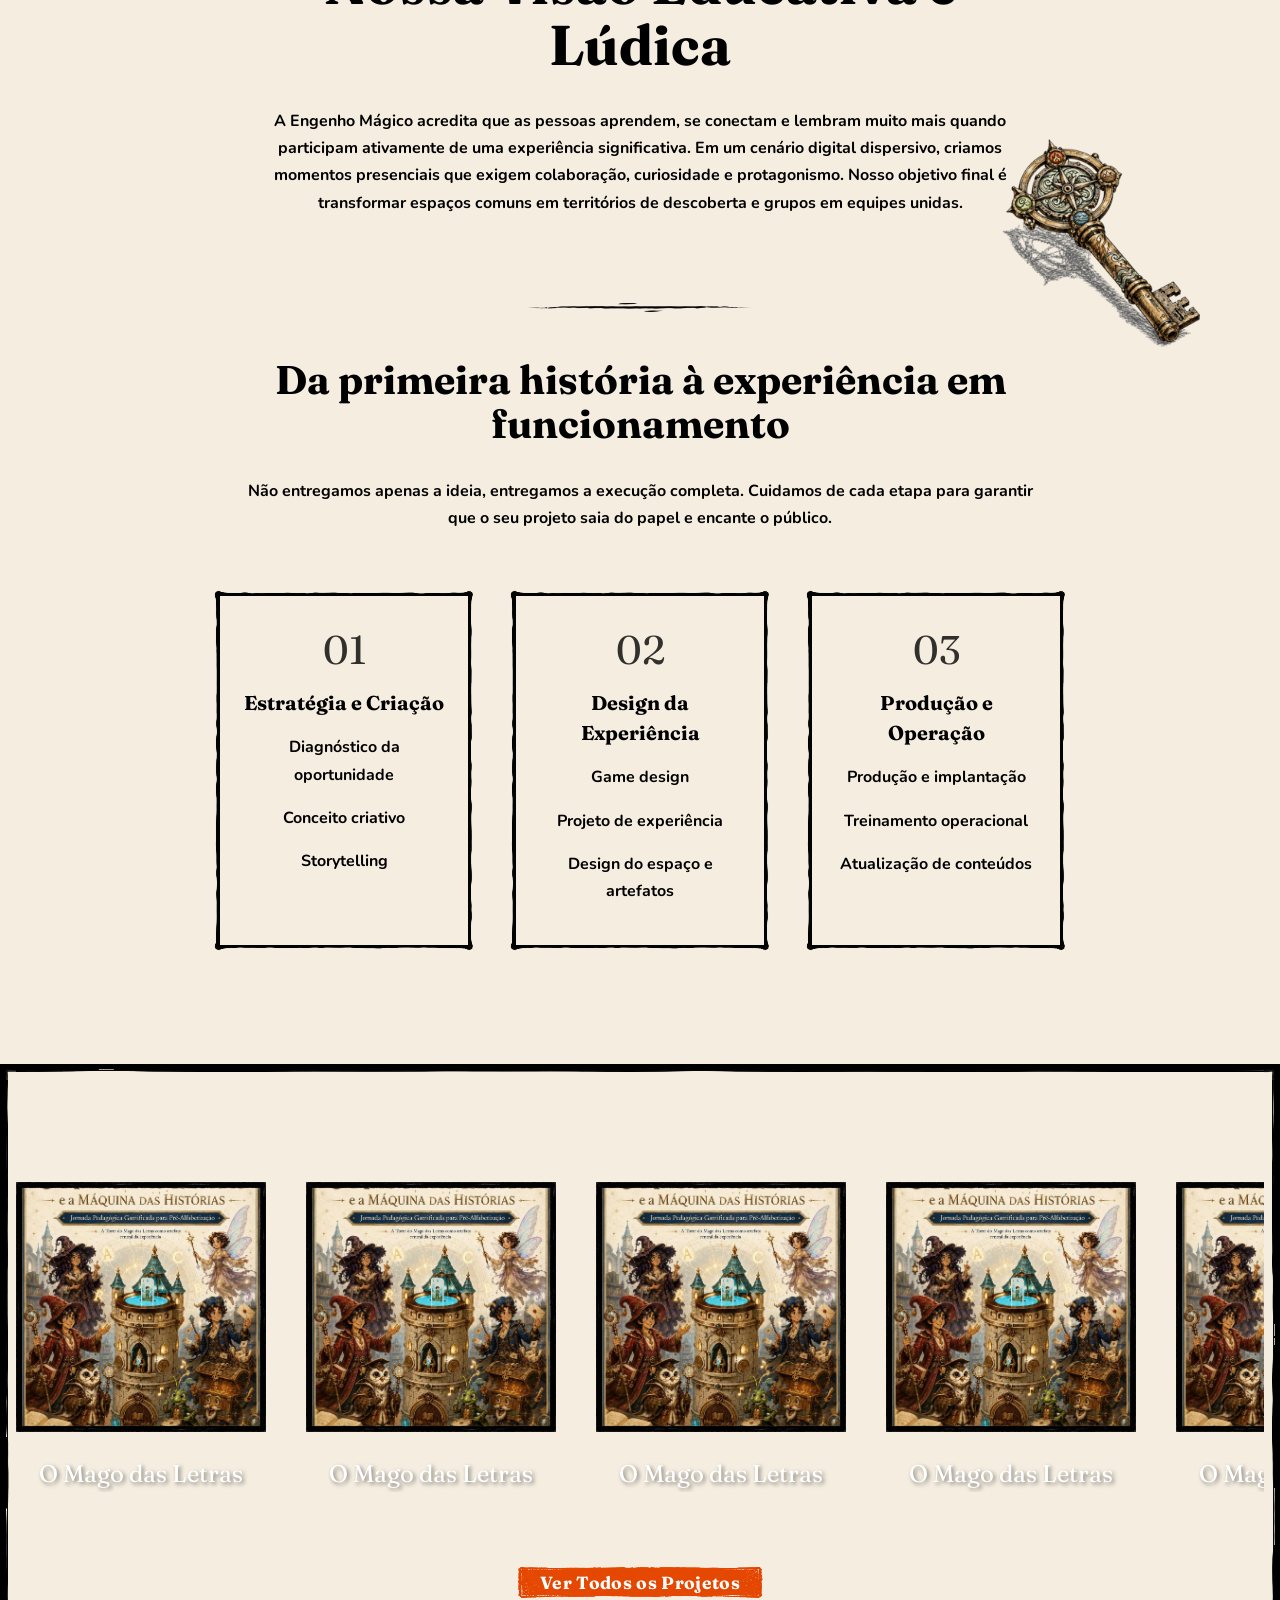
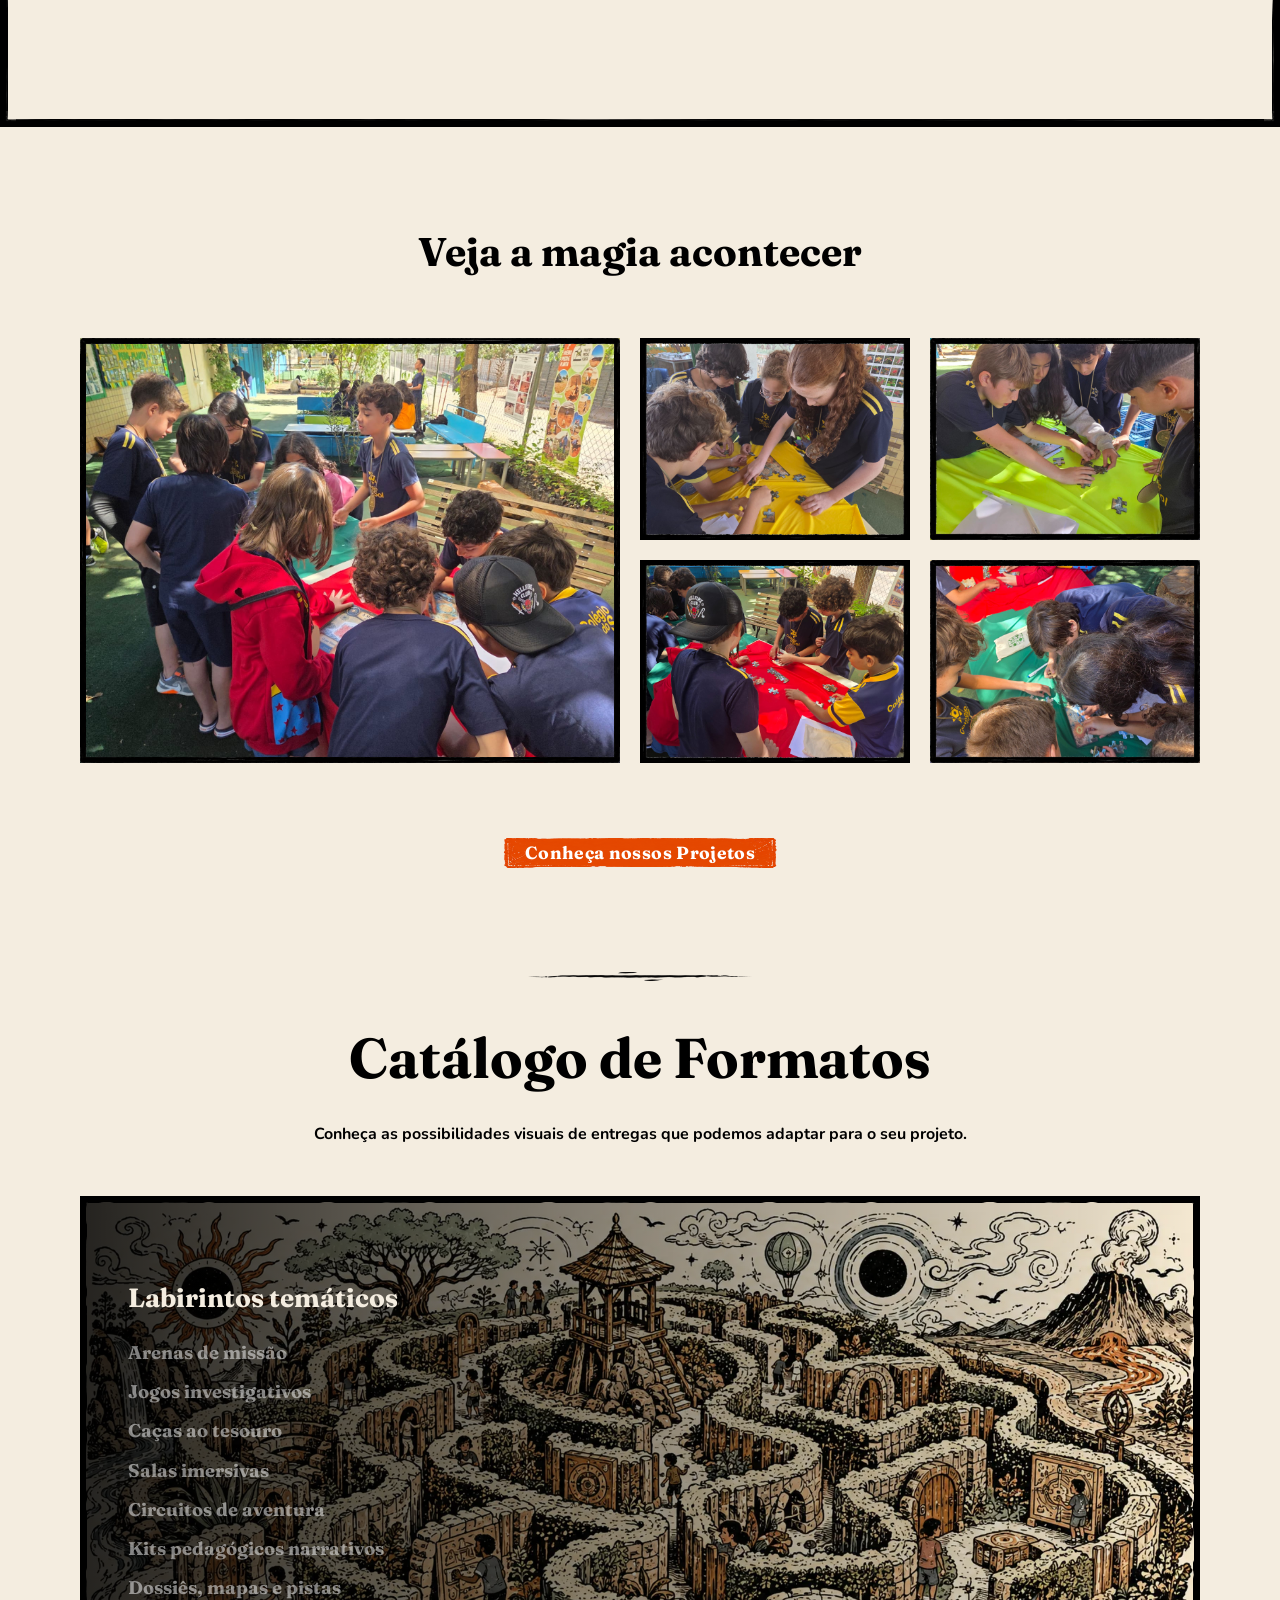
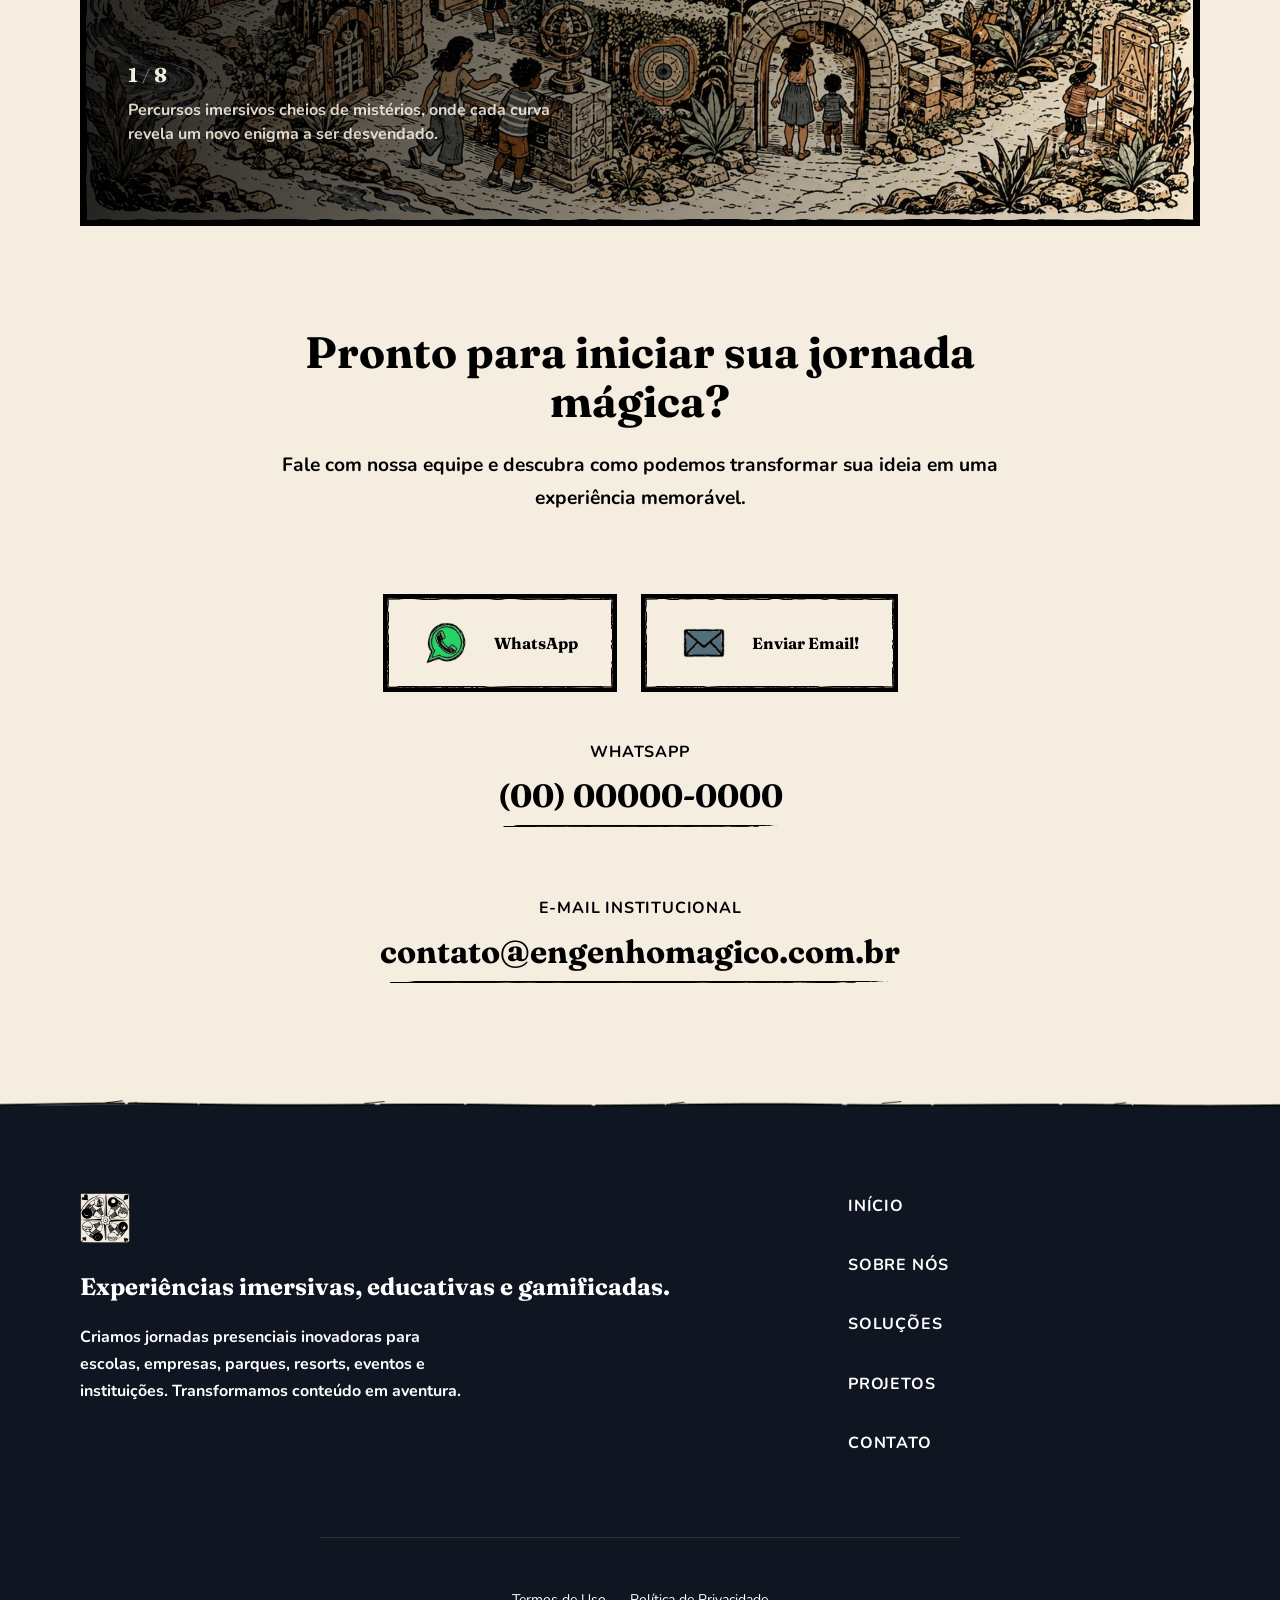
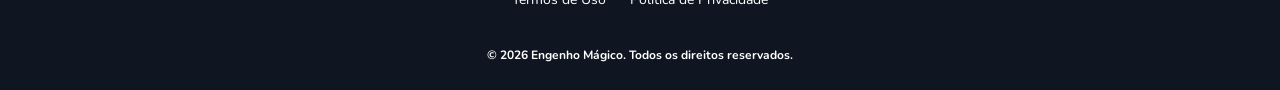
==== commit 78fb4912: "main hero bg video" ====
--- a/index.html
+++ b/index.html
@@ -39,11 +39,9 @@
 
     <section class="hero">
         <article class="hero__card">
-            <picture>
-                <source media="(max-width: 768px)" srcset="src/assets/img/pictures/index/hero-home-mobile-full.webp">
-                <img src="src/assets/img/pictures/index/hero-home-desktop-full.webp" alt="Experiência Imersiva"
-                    class="hero__image">
-            </picture>
+            <video autoplay loop muted playsinline class="hero__image" style="object-fit: cover; width: 100%; height: 100%;">
+                <source src="src/assets/vid/hero-video.mp4" type="video/mp4">
+            </video>
             <div class="hero__content">
                 <h1 class="hero__title">Criamos mundos que transformam histórias em experiências reais.</h1>
                 <p class="hero__subtitle">Desenvolvemos experiências imersivas educativas para escolas, parques,
@@ -414,7 +412,7 @@
         </div>
 
         <section class="proposal">
-            <img src="src/assets/img/elements/section-div-line.webp" alt="" aria-hidden="true" class="section-title-divider center proposal__divider">
+            <img src="src/assets/img/elements/section-div-line.webp" alt="" aria-hidden="true" class="section-divider proposal__divider">
             <div class="container">
                 <div class="proposal__header">
                     <h2 class="proposal__title">Da primeira história à experiência em funcionamento</h2>
@@ -570,7 +568,7 @@
 
 
         <section class="catalog">
-            <img src="src/assets/img/elements/section-div-line.webp" alt="" aria-hidden="true" class="section-title-divider center" style="margin-bottom: 2rem;">
+            <img src="src/assets/img/elements/section-div-line.webp" alt="" aria-hidden="true" class="section-divider">
             <div class="catalog__container">
                 <div style="text-align: center; margin-bottom: 2rem;">
                     <h2 class="catalog__title">Catálogo de Formatos</h2>
--- a/src/css/style.css
+++ b/src/css/style.css
@@ -210,6 +210,16 @@
 .section-title-divider.center {
   margin-left: auto;
   margin-right: auto;
+}
+
+.section-divider {
+  display: block;
+  width: clamp(140px, 20vw, 240px);
+  height: auto;
+  margin-left: auto;
+  margin-right: auto;
+  margin-top: calc(var(--space-md) * -1);
+  margin-bottom: 2rem;
 }
 
 h3 {
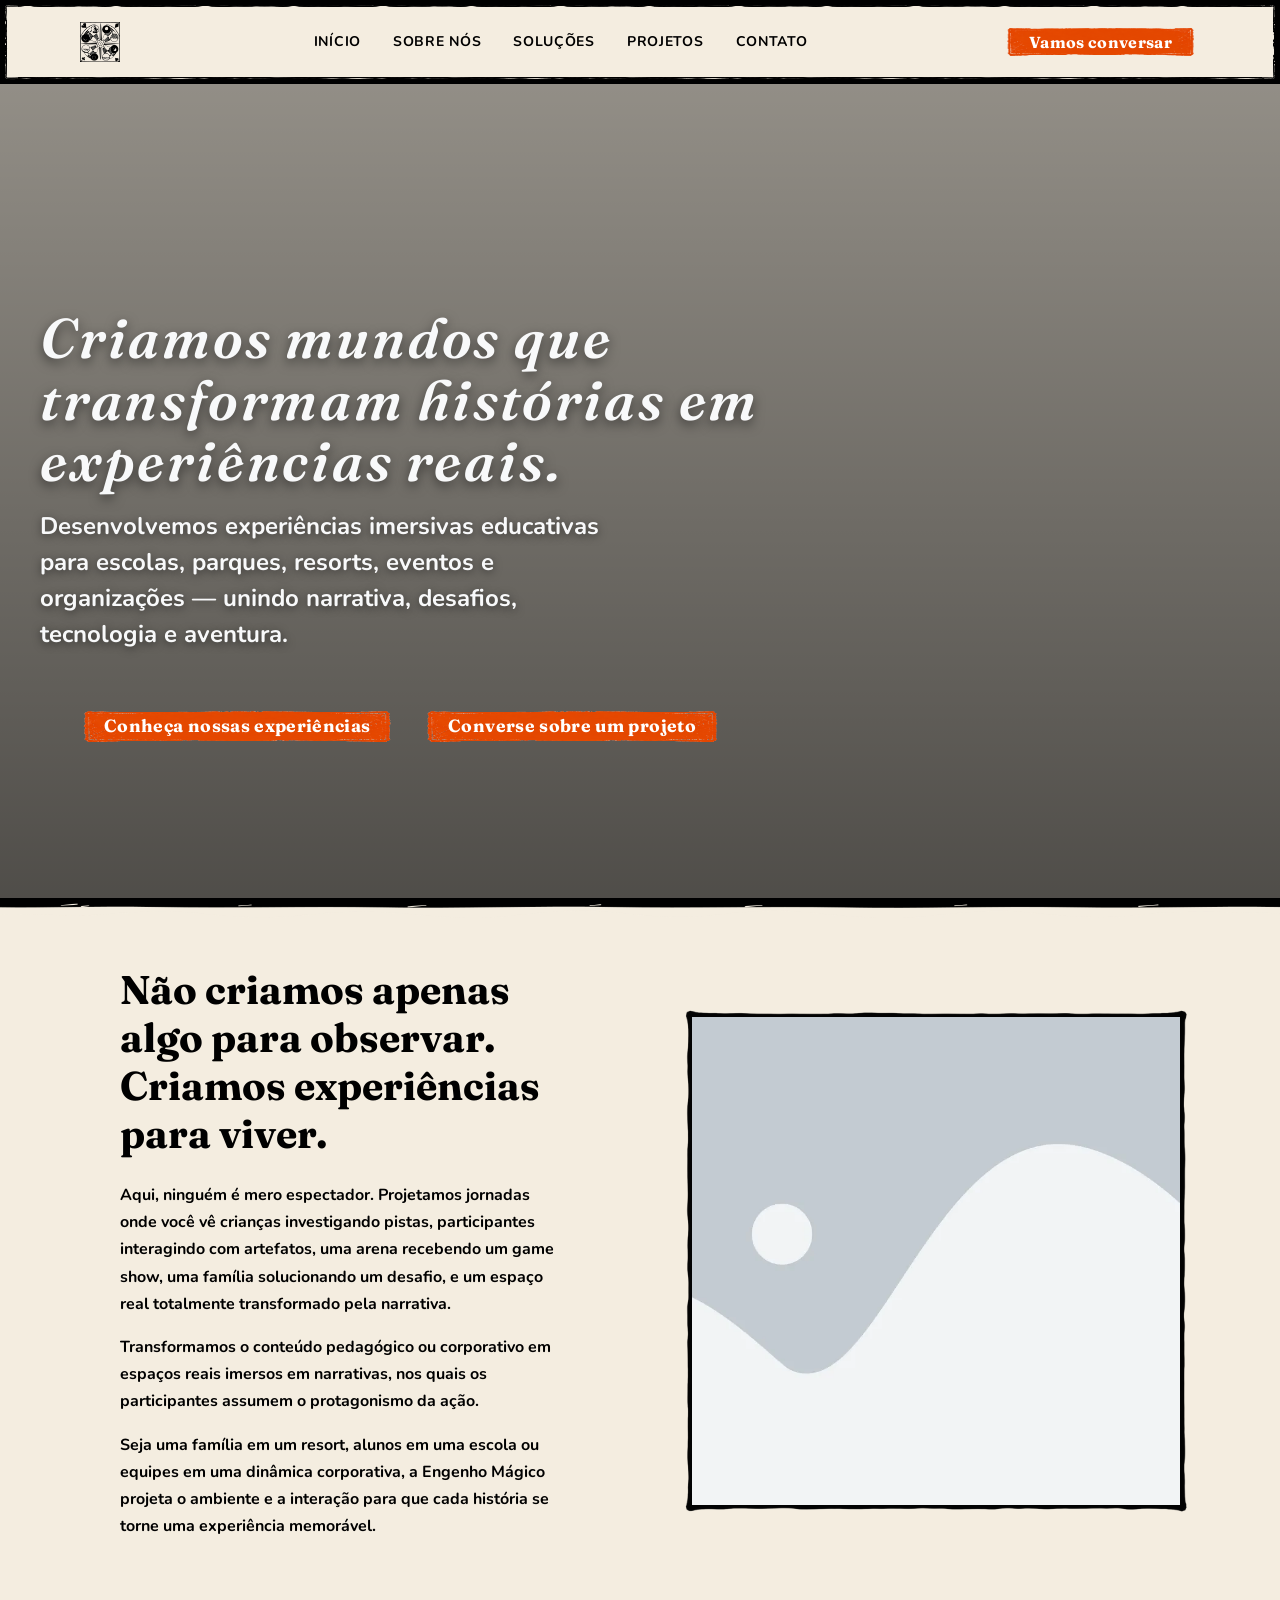
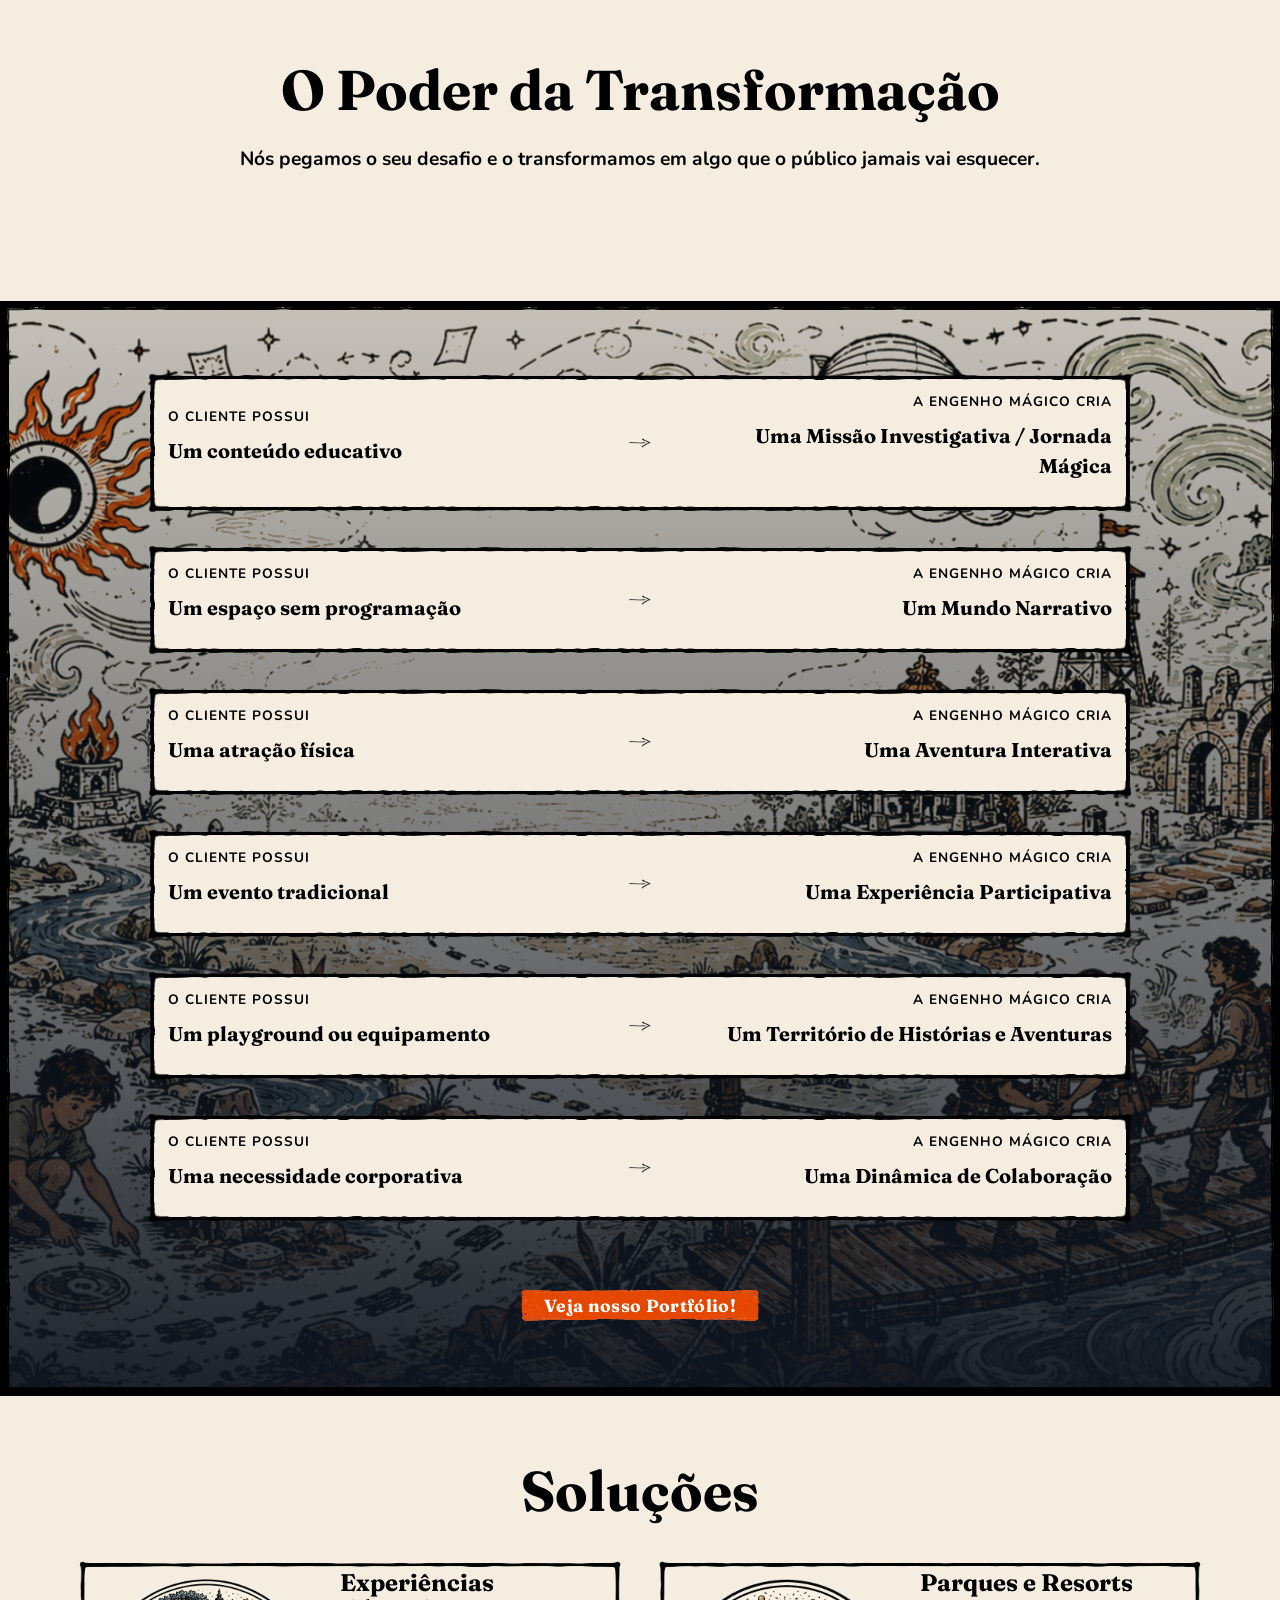
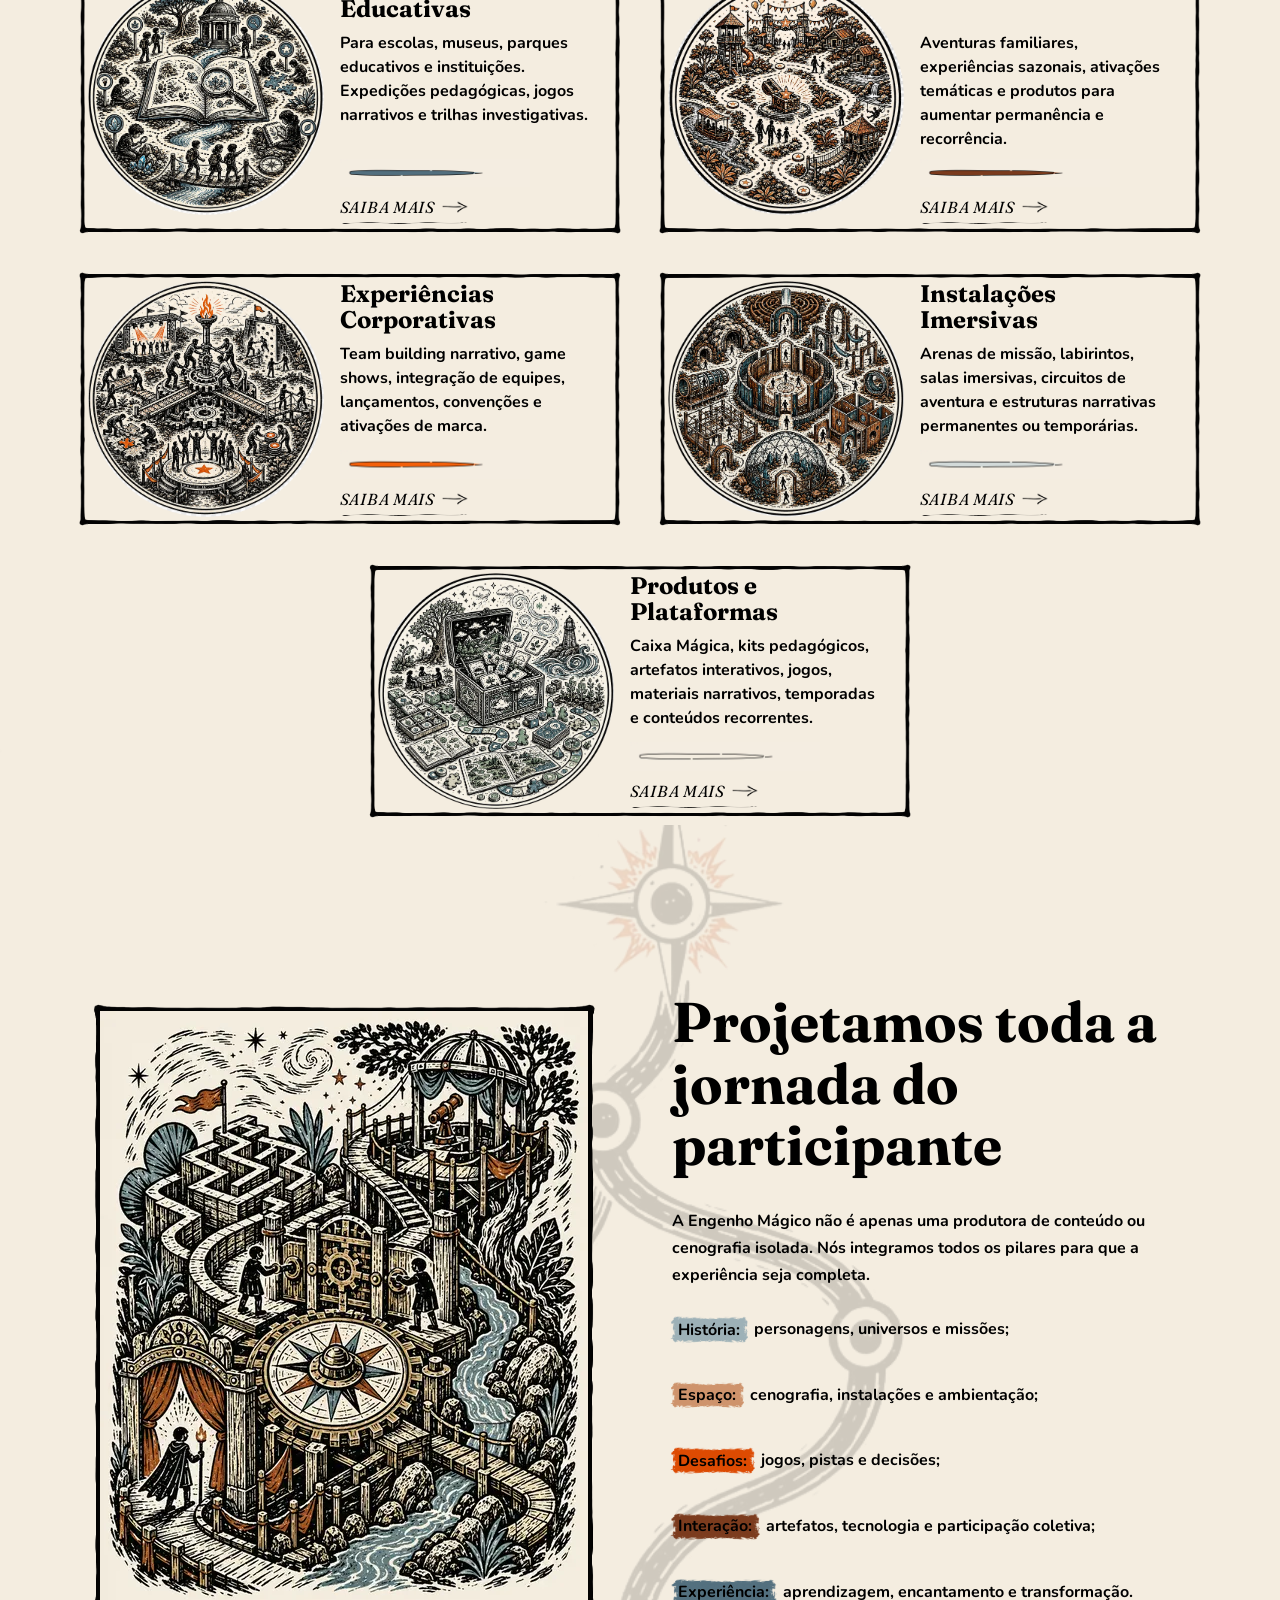
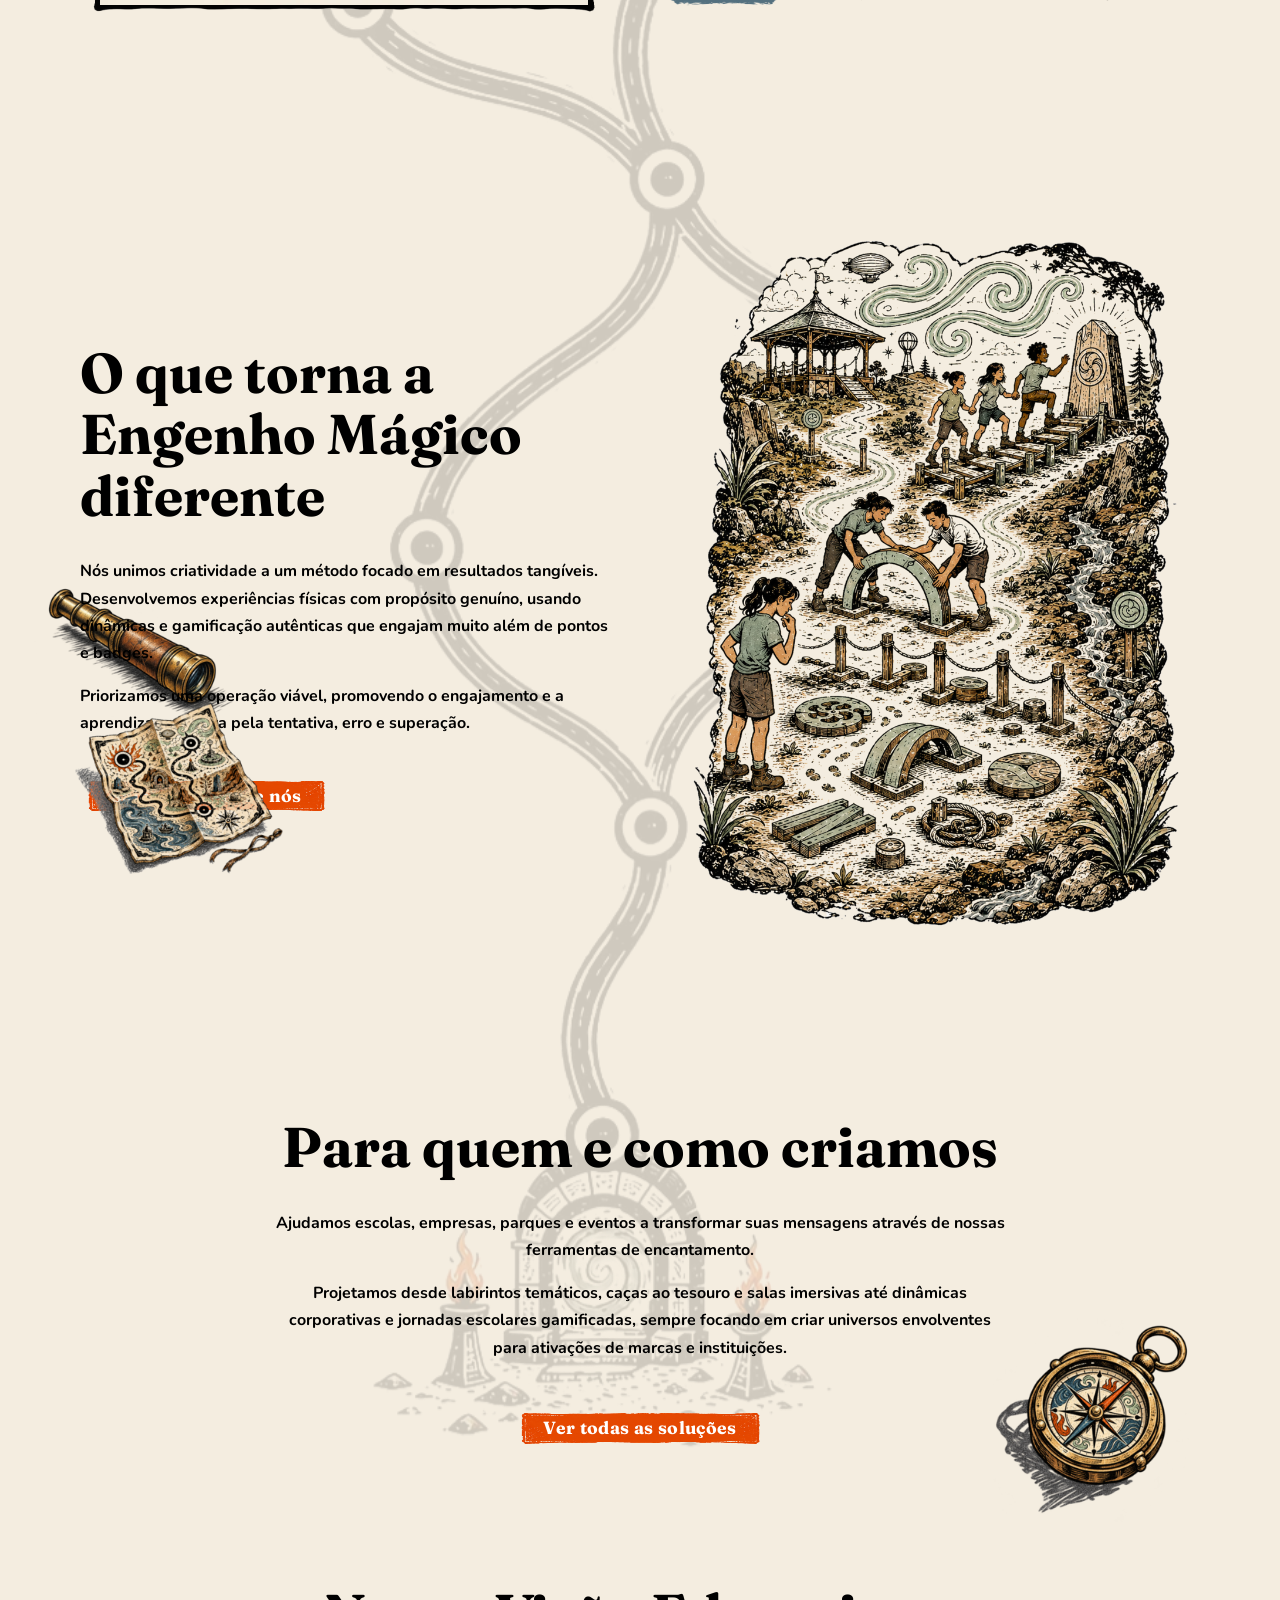
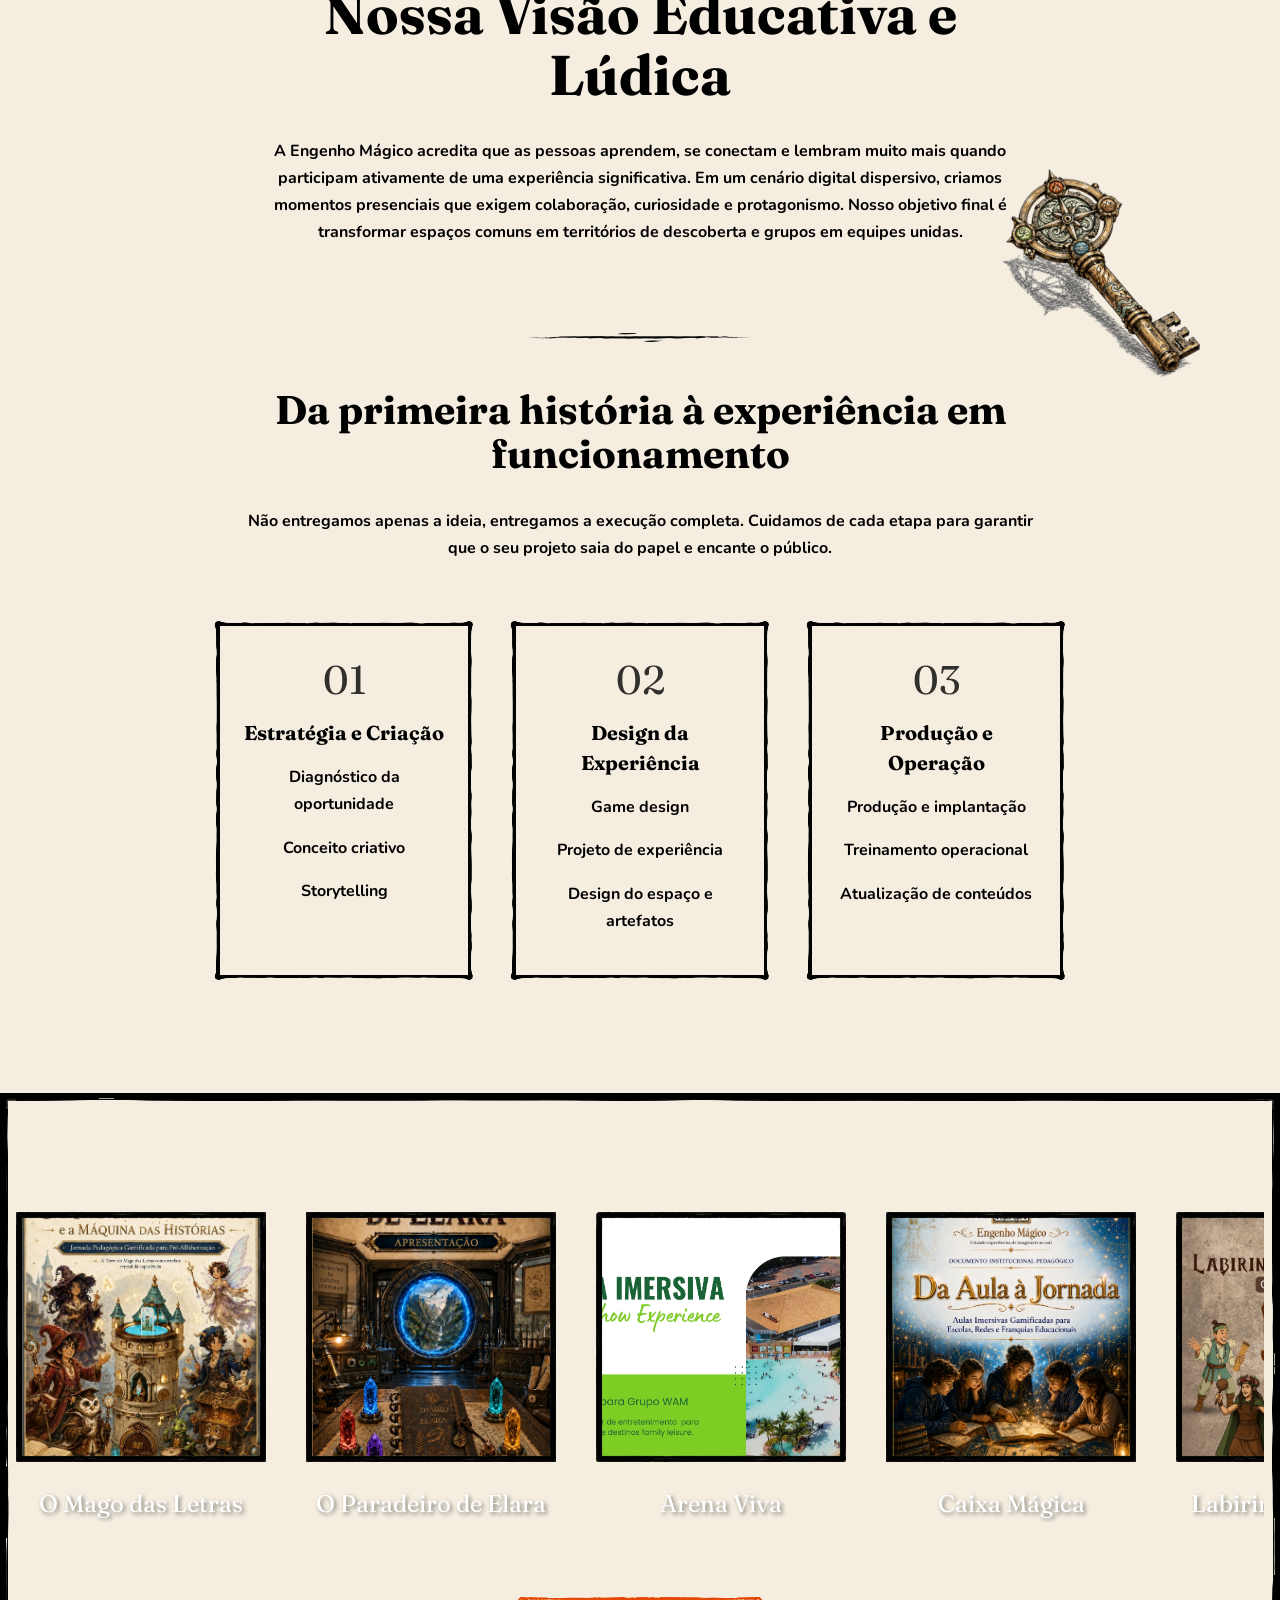
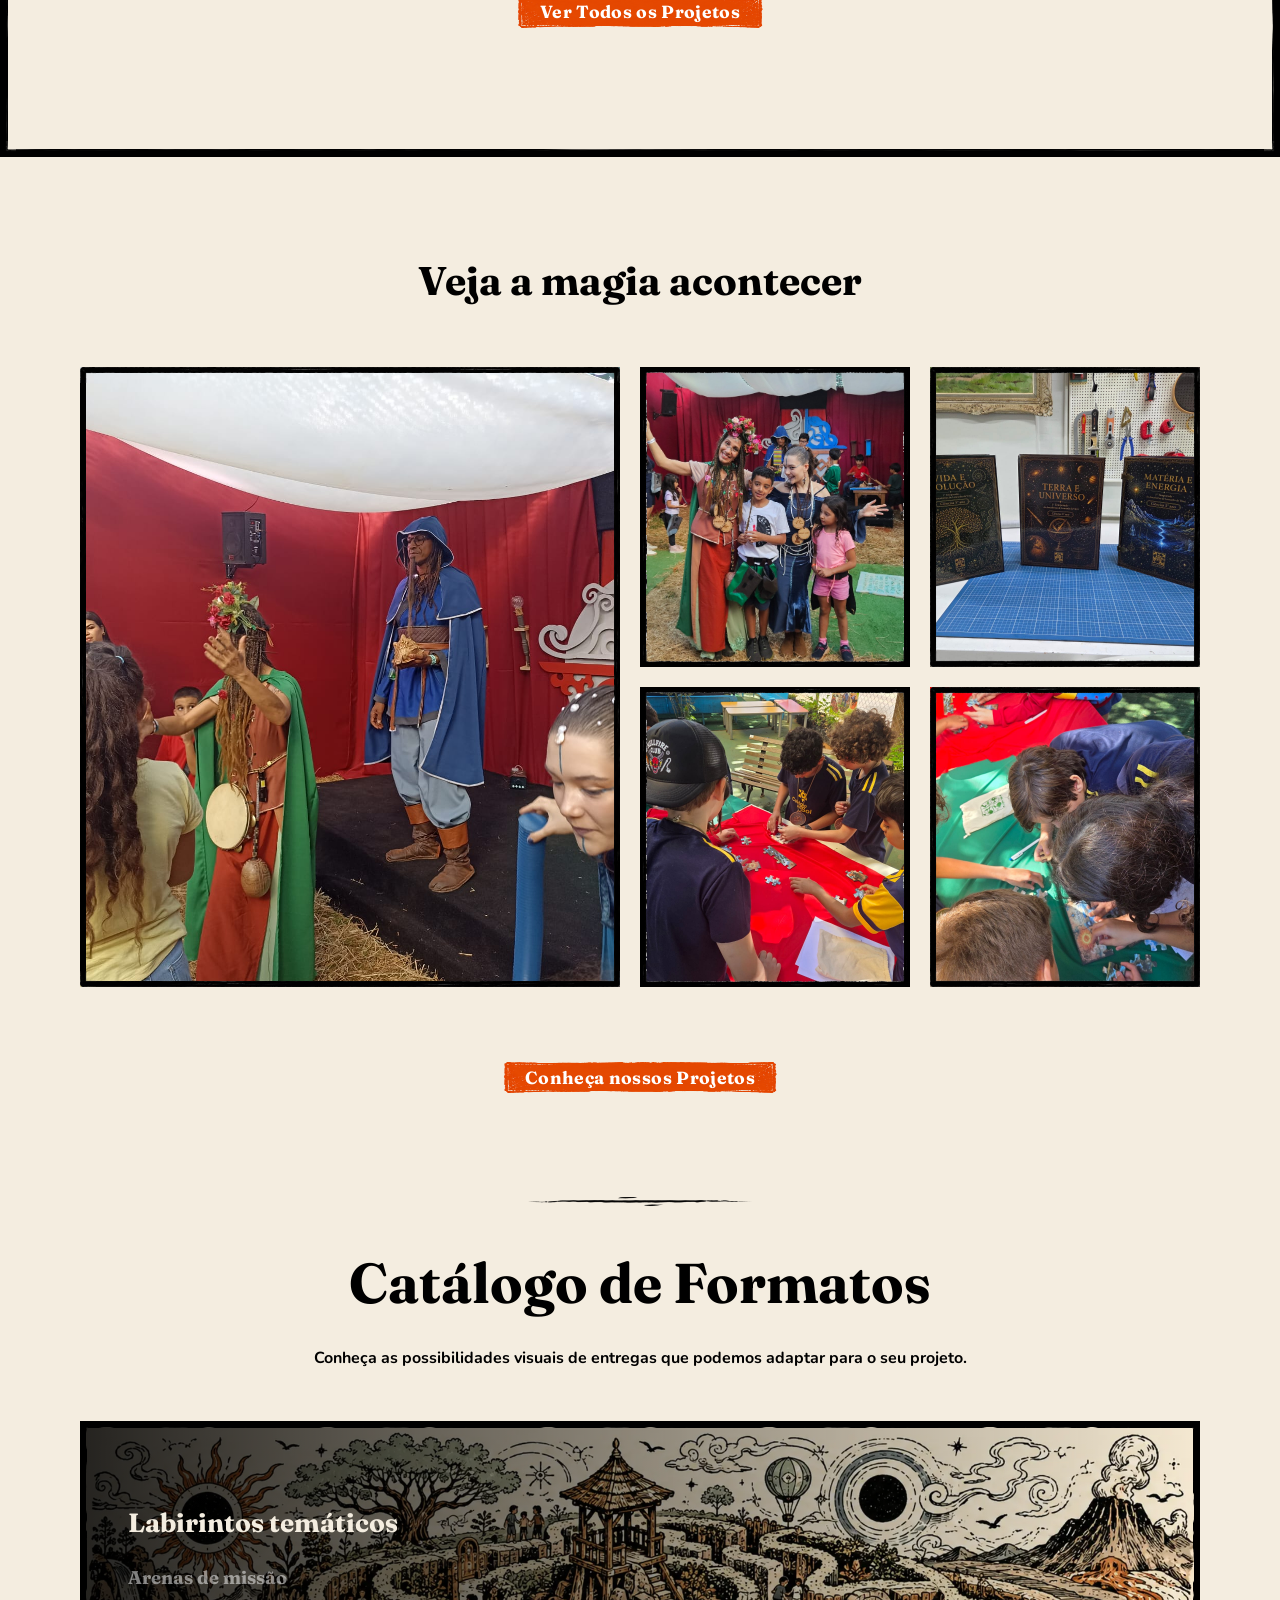
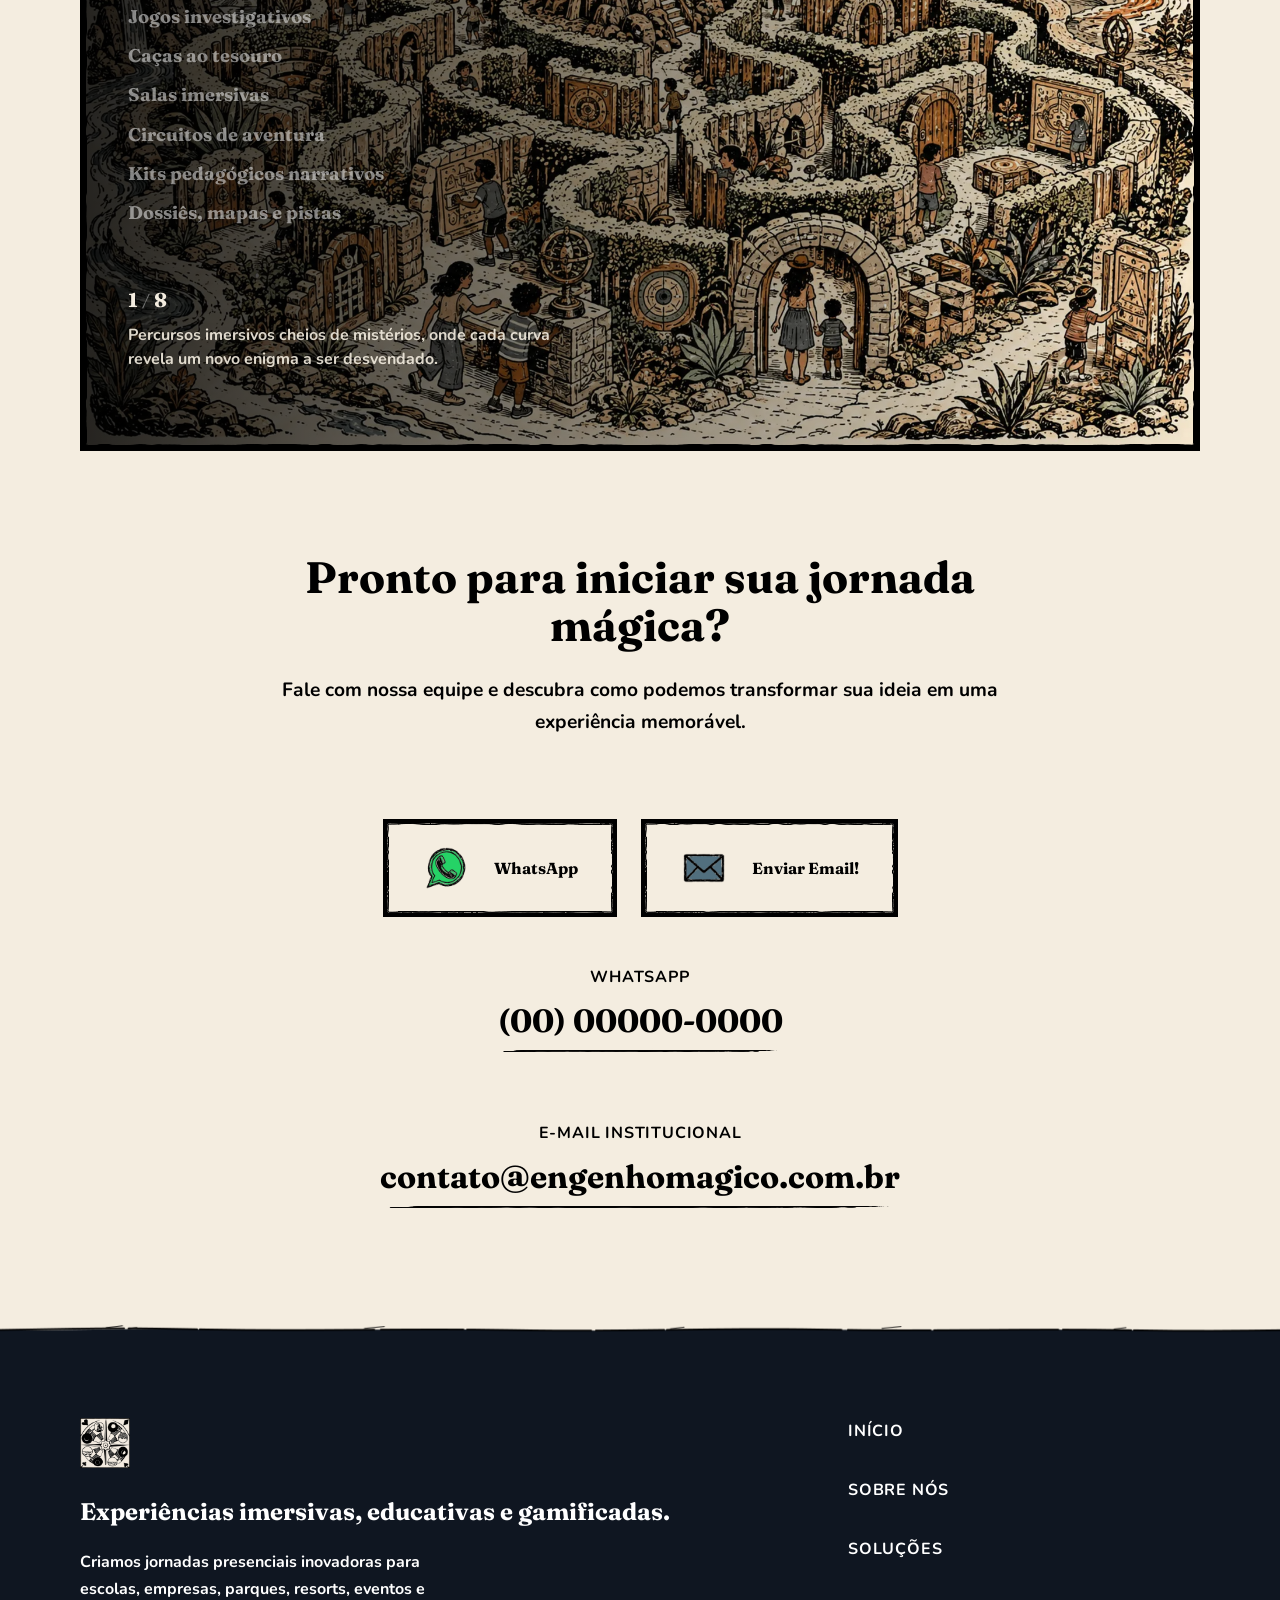
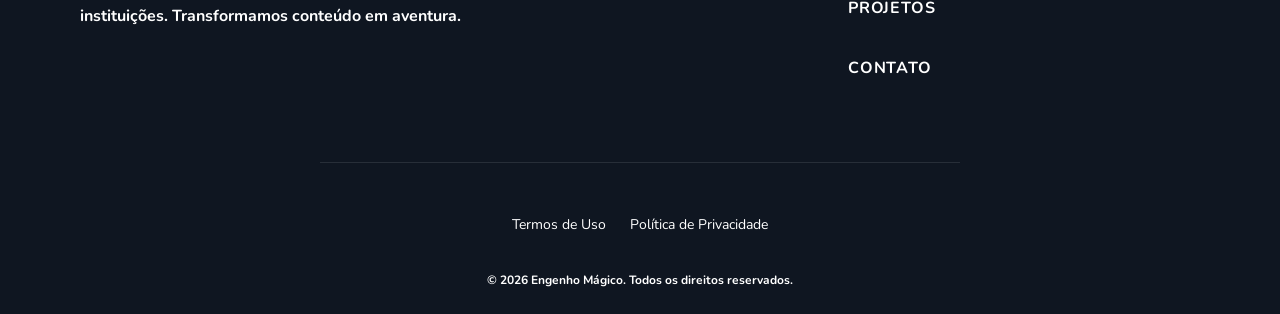
==== commit d3fd39a6: "version-last-1" ====
--- a/index.html
+++ b/index.html
@@ -88,9 +88,8 @@
                     memorável.
                 </p>
             </div>
-            <div class="about__image-wrapper" aria-label="Experiência em funcionamento" role="img">
-                <img src="src/assets/img/placeholder.webp" alt="Pessoas vivendo uma experiência Engenho Mágico"
-                    style="width: 100%; height: 100%; object-fit: contain; display: block;">
+            <div class="about__image-wrapper" aria-label="Experiência em funcionamento">
+                <video class="about__video" src="src/assets/vid/video-1.mp4" autoplay loop muted playsinline poster="src/assets/img/placeholder.webp" aria-label="Vídeo Engenho Mágico"></video>
             </div>
         </section>
 
@@ -324,24 +323,22 @@
                         <h2 class="methodology-preview__title">Projetamos toda a jornada do participante</h2>
                         <p class="supporting-text">A Engenho Mágico não é apenas uma produtora de conteúdo ou cenografia
                             isolada. Nós integramos todos os pilares para que a experiência seja completa.</p>
-                        <ul
-                            style="list-style: none; padding: 0; margin-top: 1.5rem; display: flex; flex-direction: column; gap: 1rem;">
-                            <li><strong style="color: var(--cor-laranja-magico);">História:</strong> personagens,
+                        <ul class="methodology-preview__list">
+                            <li><span class="methodology-preview__highlight">História:</span> personagens,
                                 universos e missões;</li>
-                            <li><strong style="color: var(--cor-laranja-magico);">Espaço:</strong> cenografia,
+                            <li><span class="methodology-preview__highlight">Espaço:</span> cenografia,
                                 instalações e ambientação;</li>
-                            <li><strong style="color: var(--cor-laranja-magico);">Desafios:</strong> jogos, pistas e
+                            <li><span class="methodology-preview__highlight">Desafios:</span> jogos, pistas e
                                 decisões;</li>
-                            <li><strong style="color: var(--cor-laranja-magico);">Interação:</strong> artefatos,
+                            <li><span class="methodology-preview__highlight">Interação:</span> artefatos,
                                 tecnologia e participação coletiva;</li>
-                            <li><strong style="color: var(--cor-laranja-magico);">Experiência:</strong> aprendizagem,
+                            <li><span class="methodology-preview__highlight">Experiência:</span> aprendizagem,
                                 encantamento e transformação.</li>
                         </ul>
                     </div>
                     <div class="split-section__image-container">
-                        <img src="src/assets/img/placeholder.webp" alt="Participantes interagindo na jornada"
-                            class="split-section__image"
-                            style="object-fit: cover; border-radius: 12px; width: 100%; height: 100%;">
+                        <img src="src/assets/img/pictures/index/projetamos-toda-a-jornada-do-participante.webp" alt="Participantes interagindo na jornada"
+                            class="split-section__image">
                     </div>
                 </div>
             </section>
@@ -460,68 +457,128 @@
                 <div class="projects-marquee__track">
                     <!-- Grupo 1 -->
                     <div class="projects-marquee__group">
-                        <a href="projetos.html" class="projects-marquee__item">
+                        <a href="projeto.html?id=mago-das-letras" class="projects-marquee__item">
                             <div class="projects-marquee__image-wrapper">
                                 <img src="src/assets/portifolio/projetos/projeto_mago-das-letras/capa.webp" alt="O Mago das Letras" class="projects-marquee__image">
                             </div>
                             <h3 class="projects-marquee__title">O Mago das Letras</h3>
                         </a>
-                        <a href="projetos.html" class="projects-marquee__item">
-                            <div class="projects-marquee__image-wrapper">
-                                <img src="src/assets/portifolio/projetos/projeto_mago-das-letras/capa.webp" alt="O Mago das Letras" class="projects-marquee__image">
-                            </div>
-                            <h3 class="projects-marquee__title">O Mago das Letras</h3>
-                        </a>
-                        <a href="projetos.html" class="projects-marquee__item">
-                            <div class="projects-marquee__image-wrapper">
-                                <img src="src/assets/portifolio/projetos/projeto_mago-das-letras/capa.webp" alt="O Mago das Letras" class="projects-marquee__image">
-                            </div>
-                            <h3 class="projects-marquee__title">O Mago das Letras</h3>
-                        </a>
-                        <a href="projetos.html" class="projects-marquee__item">
-                            <div class="projects-marquee__image-wrapper">
-                                <img src="src/assets/portifolio/projetos/projeto_mago-das-letras/capa.webp" alt="O Mago das Letras" class="projects-marquee__image">
-                            </div>
-                            <h3 class="projects-marquee__title">O Mago das Letras</h3>
-                        </a>
-                        <a href="projetos.html" class="projects-marquee__item">
-                            <div class="projects-marquee__image-wrapper">
-                                <img src="src/assets/portifolio/projetos/projeto_mago-das-letras/capa.webp" alt="O Mago das Letras" class="projects-marquee__image">
-                            </div>
-                            <h3 class="projects-marquee__title">O Mago das Letras</h3>
+                        <a href="projeto.html?id=elara" class="projects-marquee__item">
+                            <div class="projects-marquee__image-wrapper">
+                                <img src="src/assets/portifolio/projetos/projeto_paradeiroelaraapresentao/capa.webp" alt="O Paradeiro de Elara" class="projects-marquee__image">
+                            </div>
+                            <h3 class="projects-marquee__title">O Paradeiro de Elara</h3>
+                        </a>
+                        <a href="projeto.html?id=arena-viva" class="projects-marquee__item">
+                            <div class="projects-marquee__image-wrapper">
+                                <img src="src/assets/portifolio/projetos/projeto_arena-imersiva/capa.webp" alt="Arena Viva" class="projects-marquee__image">
+                            </div>
+                            <h3 class="projects-marquee__title">Arena Viva</h3>
+                        </a>
+                        <a href="projeto.html?id=caixa-magica" class="projects-marquee__item">
+                            <div class="projects-marquee__image-wrapper">
+                                <img src="src/assets/portifolio/projetos/projeto_engenho-mgico-aulas-imersivas-gamificadas/capa.webp" alt="Caixa Mágica" class="projects-marquee__image">
+                            </div>
+                            <h3 class="projects-marquee__title">Caixa Mágica</h3>
+                        </a>
+                        <a href="projeto.html?id=labirinto-asteria" class="projects-marquee__item">
+                            <div class="projects-marquee__image-wrapper">
+                                <img src="src/assets/portifolio/projetos/projeto_catlogo-labirintoo-de-astria/capa.webp" alt="Labirinto de Astéria" class="projects-marquee__image">
+                            </div>
+                            <h3 class="projects-marquee__title">Labirinto de Astéria</h3>
+                        </a>
+                        <a href="projeto.html?id=caminhantes-cosmos" class="projects-marquee__item">
+                            <div class="projects-marquee__image-wrapper">
+                                <img src="src/assets/portifolio/projetos/projeto_projeto-the-survival-challenger/capa.webp" alt="Caminhantes do Cosmos" class="projects-marquee__image">
+                            </div>
+                            <h3 class="projects-marquee__title">Caminhantes do Cosmos</h3>
+                        </a>
+                        <a href="projeto.html?id=capitao-jk" class="projects-marquee__item">
+                            <div class="projects-marquee__image-wrapper">
+                                <img src="src/assets/portifolio/projetos/projeto_catlogo-capito-jk/capa.webp" alt="Capitão JK" class="projects-marquee__image">
+                            </div>
+                            <h3 class="projects-marquee__title">Capitão JK</h3>
+                        </a>
+                        <a href="projeto.html?id=quatro-elementos" class="projects-marquee__item">
+                            <div class="projects-marquee__image-wrapper">
+                                <img src="src/assets/portifolio/projetos/projeto_jornada-magica-dos-4-elementos/capa.webp" alt="Jornada dos Quatro Elementos" class="projects-marquee__image">
+                            </div>
+                            <h3 class="projects-marquee__title">Jornada dos Quatro Elementos</h3>
+                        </a>
+                        <a href="projeto.html?id=desafio-na-praia" class="projects-marquee__item">
+                            <div class="projects-marquee__image-wrapper">
+                                <img src="src/assets/portifolio/projetos/projeto_desafio-na-praia-4-elementos/capa.webp" alt="Desafio Na Praia 4 Elementos" class="projects-marquee__image">
+                            </div>
+                            <h3 class="projects-marquee__title">Desafio Na Praia 4 Elementos</h3>
+                        </a>
+                        <a href="projeto.html?id=escola-parque" class="projects-marquee__item">
+                            <div class="projects-marquee__image-wrapper">
+                                <img src="src/assets/portifolio/projetos/projeto_escola-parque-na-praia/capa.webp" alt="Escola Parque Na Praia" class="projects-marquee__image">
+                            </div>
+                            <h3 class="projects-marquee__title">Escola Parque Na Praia</h3>
                         </a>
                     </div>
                     <!-- Grupo 2 (Cópia para o efeito infinito) -->
                     <div class="projects-marquee__group">
-                        <a href="projetos.html" class="projects-marquee__item">
+                        <a href="projeto.html?id=mago-das-letras" class="projects-marquee__item">
                             <div class="projects-marquee__image-wrapper">
                                 <img src="src/assets/portifolio/projetos/projeto_mago-das-letras/capa.webp" alt="O Mago das Letras" class="projects-marquee__image">
                             </div>
                             <h3 class="projects-marquee__title">O Mago das Letras</h3>
                         </a>
-                        <a href="projetos.html" class="projects-marquee__item">
-                            <div class="projects-marquee__image-wrapper">
-                                <img src="src/assets/portifolio/projetos/projeto_mago-das-letras/capa.webp" alt="O Mago das Letras" class="projects-marquee__image">
-                            </div>
-                            <h3 class="projects-marquee__title">O Mago das Letras</h3>
-                        </a>
-                        <a href="projetos.html" class="projects-marquee__item">
-                            <div class="projects-marquee__image-wrapper">
-                                <img src="src/assets/portifolio/projetos/projeto_mago-das-letras/capa.webp" alt="O Mago das Letras" class="projects-marquee__image">
-                            </div>
-                            <h3 class="projects-marquee__title">O Mago das Letras</h3>
-                        </a>
-                        <a href="projetos.html" class="projects-marquee__item">
-                            <div class="projects-marquee__image-wrapper">
-                                <img src="src/assets/portifolio/projetos/projeto_mago-das-letras/capa.webp" alt="O Mago das Letras" class="projects-marquee__image">
-                            </div>
-                            <h3 class="projects-marquee__title">O Mago das Letras</h3>
-                        </a>
-                        <a href="projetos.html" class="projects-marquee__item">
-                            <div class="projects-marquee__image-wrapper">
-                                <img src="src/assets/portifolio/projetos/projeto_mago-das-letras/capa.webp" alt="O Mago das Letras" class="projects-marquee__image">
-                            </div>
-                            <h3 class="projects-marquee__title">O Mago das Letras</h3>
+                        <a href="projeto.html?id=elara" class="projects-marquee__item">
+                            <div class="projects-marquee__image-wrapper">
+                                <img src="src/assets/portifolio/projetos/projeto_paradeiroelaraapresentao/capa.webp" alt="O Paradeiro de Elara" class="projects-marquee__image">
+                            </div>
+                            <h3 class="projects-marquee__title">O Paradeiro de Elara</h3>
+                        </a>
+                        <a href="projeto.html?id=arena-viva" class="projects-marquee__item">
+                            <div class="projects-marquee__image-wrapper">
+                                <img src="src/assets/portifolio/projetos/projeto_arena-imersiva/capa.webp" alt="Arena Viva" class="projects-marquee__image">
+                            </div>
+                            <h3 class="projects-marquee__title">Arena Viva</h3>
+                        </a>
+                        <a href="projeto.html?id=caixa-magica" class="projects-marquee__item">
+                            <div class="projects-marquee__image-wrapper">
+                                <img src="src/assets/portifolio/projetos/projeto_engenho-mgico-aulas-imersivas-gamificadas/capa.webp" alt="Caixa Mágica" class="projects-marquee__image">
+                            </div>
+                            <h3 class="projects-marquee__title">Caixa Mágica</h3>
+                        </a>
+                        <a href="projeto.html?id=labirinto-asteria" class="projects-marquee__item">
+                            <div class="projects-marquee__image-wrapper">
+                                <img src="src/assets/portifolio/projetos/projeto_catlogo-labirintoo-de-astria/capa.webp" alt="Labirinto de Astéria" class="projects-marquee__image">
+                            </div>
+                            <h3 class="projects-marquee__title">Labirinto de Astéria</h3>
+                        </a>
+                        <a href="projeto.html?id=caminhantes-cosmos" class="projects-marquee__item">
+                            <div class="projects-marquee__image-wrapper">
+                                <img src="src/assets/portifolio/projetos/projeto_projeto-the-survival-challenger/capa.webp" alt="Caminhantes do Cosmos" class="projects-marquee__image">
+                            </div>
+                            <h3 class="projects-marquee__title">Caminhantes do Cosmos</h3>
+                        </a>
+                        <a href="projeto.html?id=capitao-jk" class="projects-marquee__item">
+                            <div class="projects-marquee__image-wrapper">
+                                <img src="src/assets/portifolio/projetos/projeto_catlogo-capito-jk/capa.webp" alt="Capitão JK" class="projects-marquee__image">
+                            </div>
+                            <h3 class="projects-marquee__title">Capitão JK</h3>
+                        </a>
+                        <a href="projeto.html?id=quatro-elementos" class="projects-marquee__item">
+                            <div class="projects-marquee__image-wrapper">
+                                <img src="src/assets/portifolio/projetos/projeto_jornada-magica-dos-4-elementos/capa.webp" alt="Jornada dos Quatro Elementos" class="projects-marquee__image">
+                            </div>
+                            <h3 class="projects-marquee__title">Jornada dos Quatro Elementos</h3>
+                        </a>
+                        <a href="projeto.html?id=desafio-na-praia" class="projects-marquee__item">
+                            <div class="projects-marquee__image-wrapper">
+                                <img src="src/assets/portifolio/projetos/projeto_desafio-na-praia-4-elementos/capa.webp" alt="Desafio Na Praia 4 Elementos" class="projects-marquee__image">
+                            </div>
+                            <h3 class="projects-marquee__title">Desafio Na Praia 4 Elementos</h3>
+                        </a>
+                        <a href="projeto.html?id=escola-parque" class="projects-marquee__item">
+                            <div class="projects-marquee__image-wrapper">
+                                <img src="src/assets/portifolio/projetos/projeto_escola-parque-na-praia/capa.webp" alt="Escola Parque Na Praia" class="projects-marquee__image">
+                            </div>
+                            <h3 class="projects-marquee__title">Escola Parque Na Praia</h3>
                         </a>
                     </div>
                 </div>
@@ -542,13 +599,13 @@
 
                 <div class="home-gallery-grid">
                     <div class="gallery-item">
-                        <img src="src/assets/portifolio/fotos-portifolio/geral/1.jpeg" alt="Galeria Destaque" class="gallery-image" style="object-position: center;">
+                        <img src="src/assets/portifolio/fotos-portifolio/labirinto-de-astreia/2.jpeg" alt="Galeria Destaque" class="gallery-image" style="object-position: center;">
                     </div>
                     <div class="gallery-item">
-                        <img src="src/assets/portifolio/fotos-portifolio/geral/2.jpeg" alt="Galeria 2" class="gallery-image" style="object-position: center;">
+                        <img src="src/assets/portifolio/fotos-portifolio/labirinto-de-astreia/5.jpeg" alt="Galeria 2" class="gallery-image" style="object-position: center;">
                     </div>
                     <div class="gallery-item">
-                        <img src="src/assets/portifolio/fotos-portifolio/geral/3.jpeg" alt="Galeria 3" class="gallery-image" style="object-position: center;">
+                        <img src="src/assets/portifolio/fotos-portifolio/didaticos/1.jpeg" alt="Galeria 3" class="gallery-image" style="object-position: center;">
                     </div>
                     <div class="gallery-item">
                         <img src="src/assets/portifolio/fotos-portifolio/geral/4.jpeg" alt="Galeria 4" class="gallery-image" style="object-position: center;">
--- a/src/css/style.css
+++ b/src/css/style.css
@@ -1021,7 +1021,7 @@
   width: 100%;
   height: 20px;
   padding: 0;
-  margin: 0;
+  margin-top: -2px;
   position: relative;
   z-index: 2;
   overflow: hidden;
@@ -1200,6 +1200,14 @@
   overflow: hidden;
   border: 20px solid transparent;
   border-image: var(--border-frame-2) 60 stretch;
+}
+
+.about__video {
+  grid-area: stack;
+  width: 100%;
+  height: 100%;
+  object-fit: cover;
+  display: block;
 }
 
 .parallax-layer {
@@ -2586,6 +2594,10 @@
   border: none;
   cursor: pointer;
   padding: 8px;
+  position: absolute;
+  top: 20px;
+  right: 20px;
+  z-index: 10;
 }
 
 .lightbox__close img {
@@ -2729,7 +2741,7 @@
 .home-gallery-grid {
   display: grid;
   grid-template-columns: 2fr 1fr 1fr;
-  grid-template-rows: 1fr 1fr;
+  grid-template-rows: repeat(2, minmax(150px, 300px));
   gap: 20px;
   width: 100%;
   margin: 3rem 0;
@@ -2741,6 +2753,7 @@
   position: relative;
   width: 100%;
   height: 100%;
+  min-height: 0;
 }
 
 .home-gallery-grid .gallery-item::after {
@@ -2767,7 +2780,7 @@
 .home-gallery-grid .gallery-item:first-child {
   grid-column: 1 / 2;
   grid-row: 1 / 3;
-  aspect-ratio: 16 / 10; 
+  max-height: 620px;
 }
 
 .home-gallery-grid .gallery-image {
@@ -2811,7 +2824,7 @@
 
 .projects-marquee__track {
   display: flex;
-  width: fit-content;
+  width: max-content;
   animation: scroll-marquee 25s linear infinite;
 }
 
@@ -2823,6 +2836,7 @@
   display: flex;
   gap: 2.5rem;
   padding-right: 2.5rem;
+  flex-shrink: 0;
 }
 
 .projects-marquee__item {
@@ -2888,6 +2902,7 @@
   0% {
     transform: translateX(0);
   }
+
   100% {
     transform: translateX(-50%);
   }
@@ -2964,3 +2979,48 @@
   padding: 0;
   margin: 0;
 }
+
+/* METHODOLOGY PREVIEW */
+
+.methodology-preview__list {
+  list-style: none;
+  padding: 0;
+  margin-top: 1.5rem;
+  display: flex;
+  flex-direction: column;
+  gap: 1rem;
+}
+
+.methodology-preview__list li {
+  font-weight: bold;
+}
+
+.methodology-preview__highlight {
+  display: inline-block;
+  padding: 0.2em 0.6em;
+  margin-left: -0.2em;
+  /* To compensate for left padding visually */
+  background-size: 100% 100%;
+  background-position: center;
+  background-repeat: no-repeat;
+}
+
+.methodology-preview__list li:nth-child(1) .methodology-preview__highlight {
+  background-image: url('../assets/img/elements/destaque-azul-2.webp');
+}
+
+.methodology-preview__list li:nth-child(2) .methodology-preview__highlight {
+  background-image: url('../assets/img/elements/destaque-marrom-2.webp');
+}
+
+.methodology-preview__list li:nth-child(3) .methodology-preview__highlight {
+  background-image: url('../assets/img/elements/destaque-laranja.webp');
+}
+
+.methodology-preview__list li:nth-child(4) .methodology-preview__highlight {
+  background-image: url('../assets/img/elements/destaque-marrom.webp');
+}
+
+.methodology-preview__list li:nth-child(5) .methodology-preview__highlight {
+  background-image: url('../assets/img/elements/destaque-zaul-1.webp');
+}
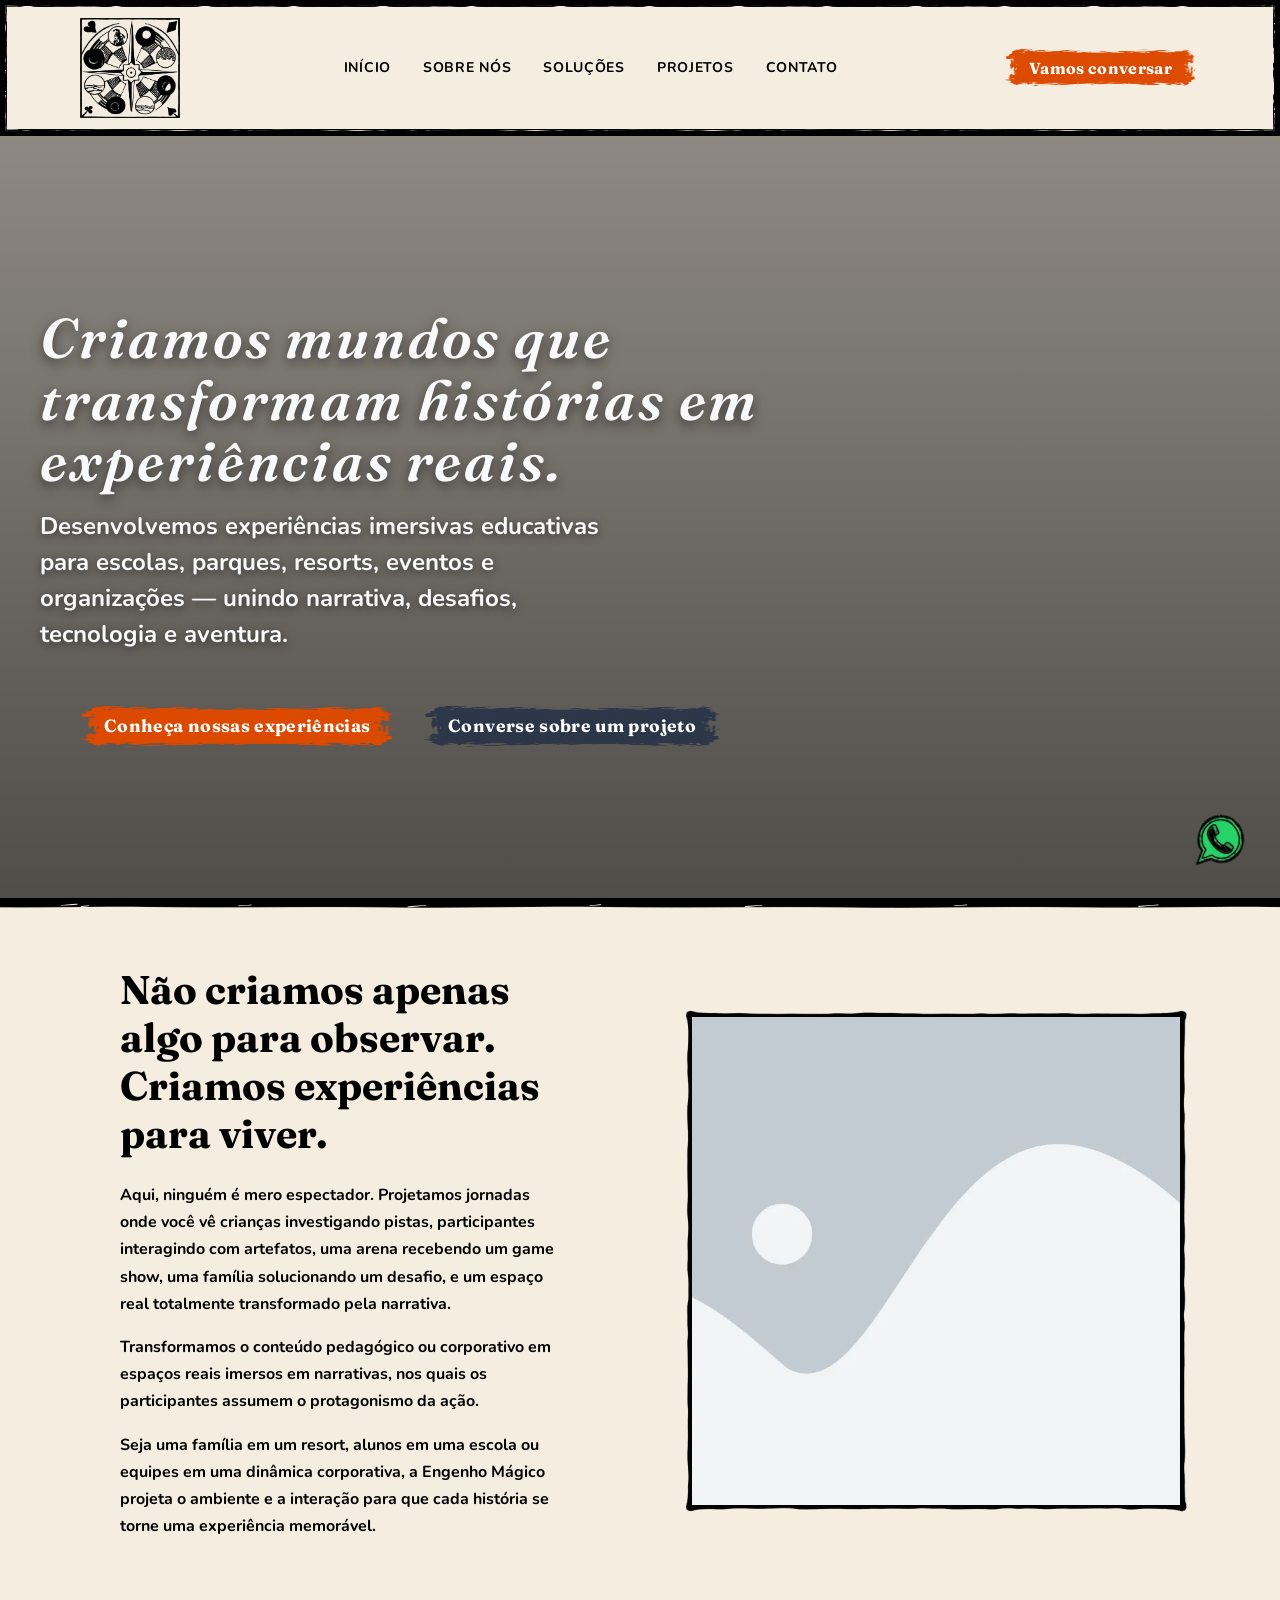
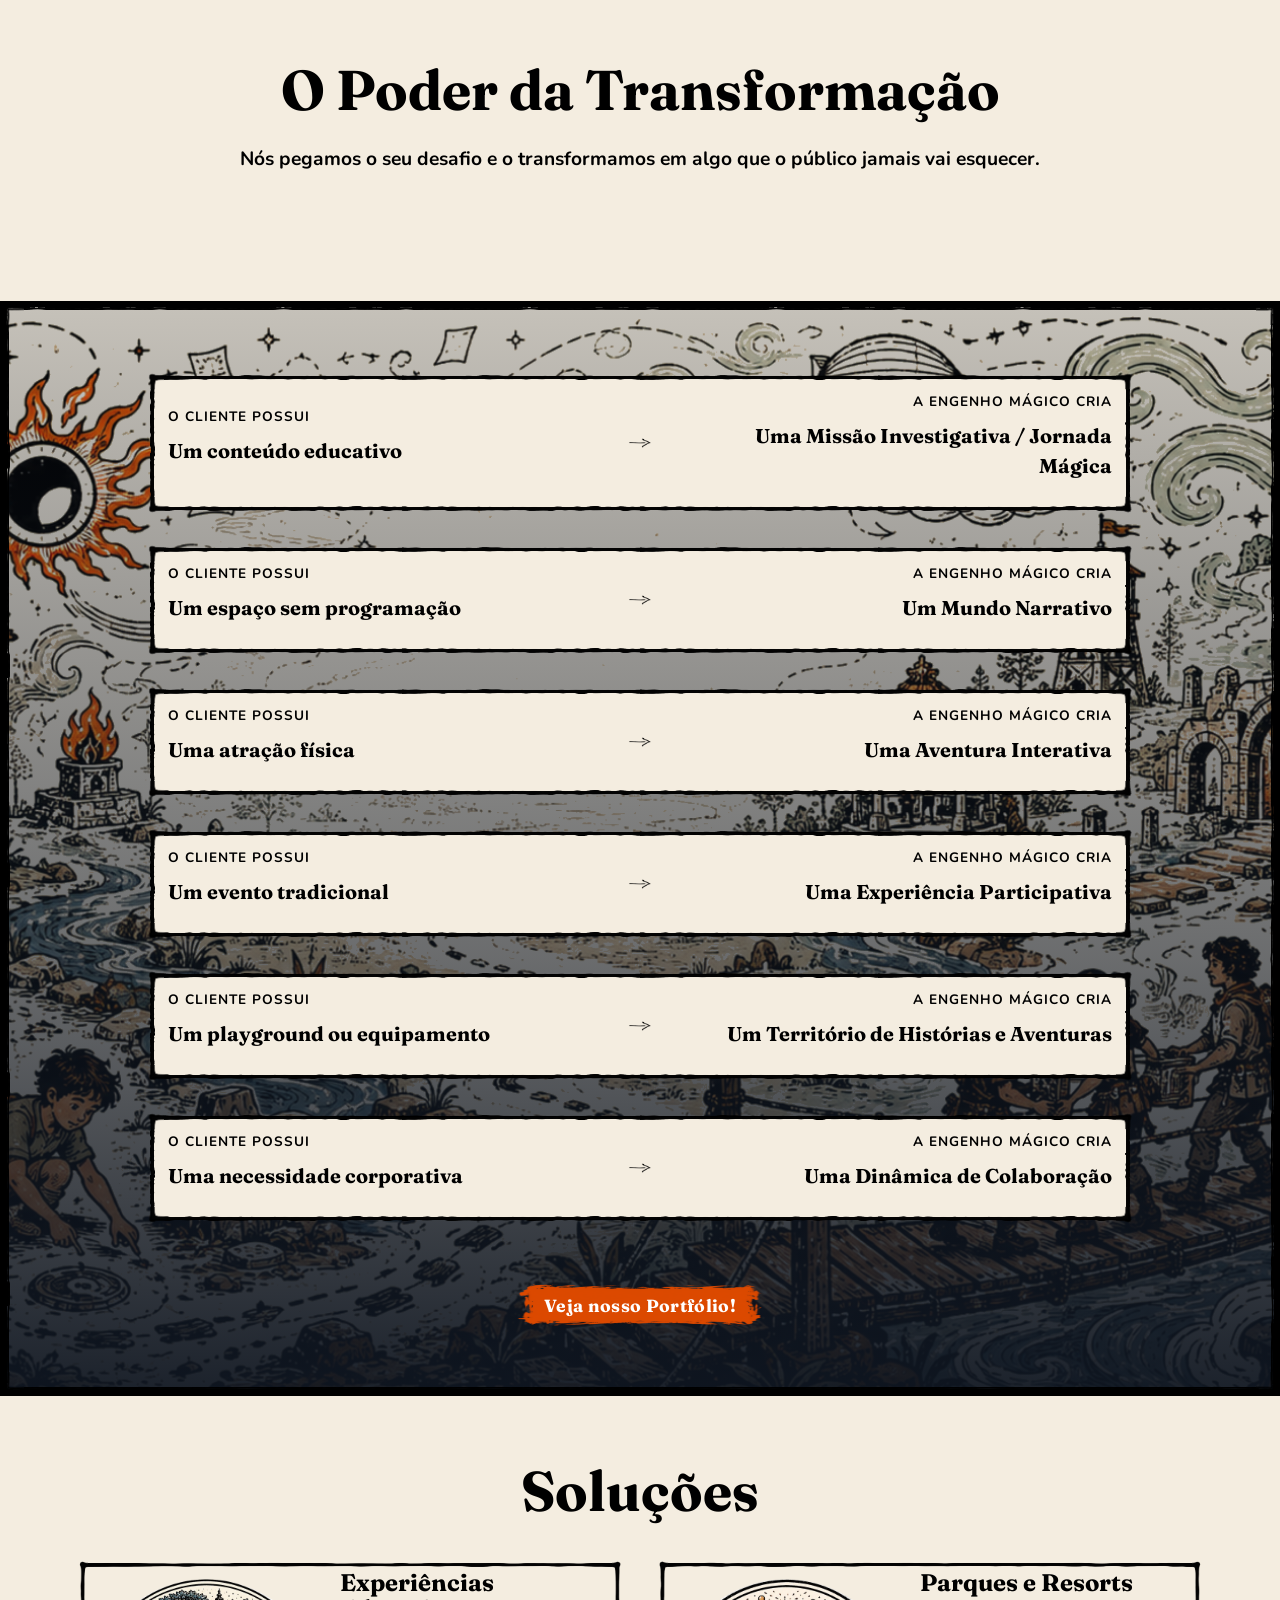
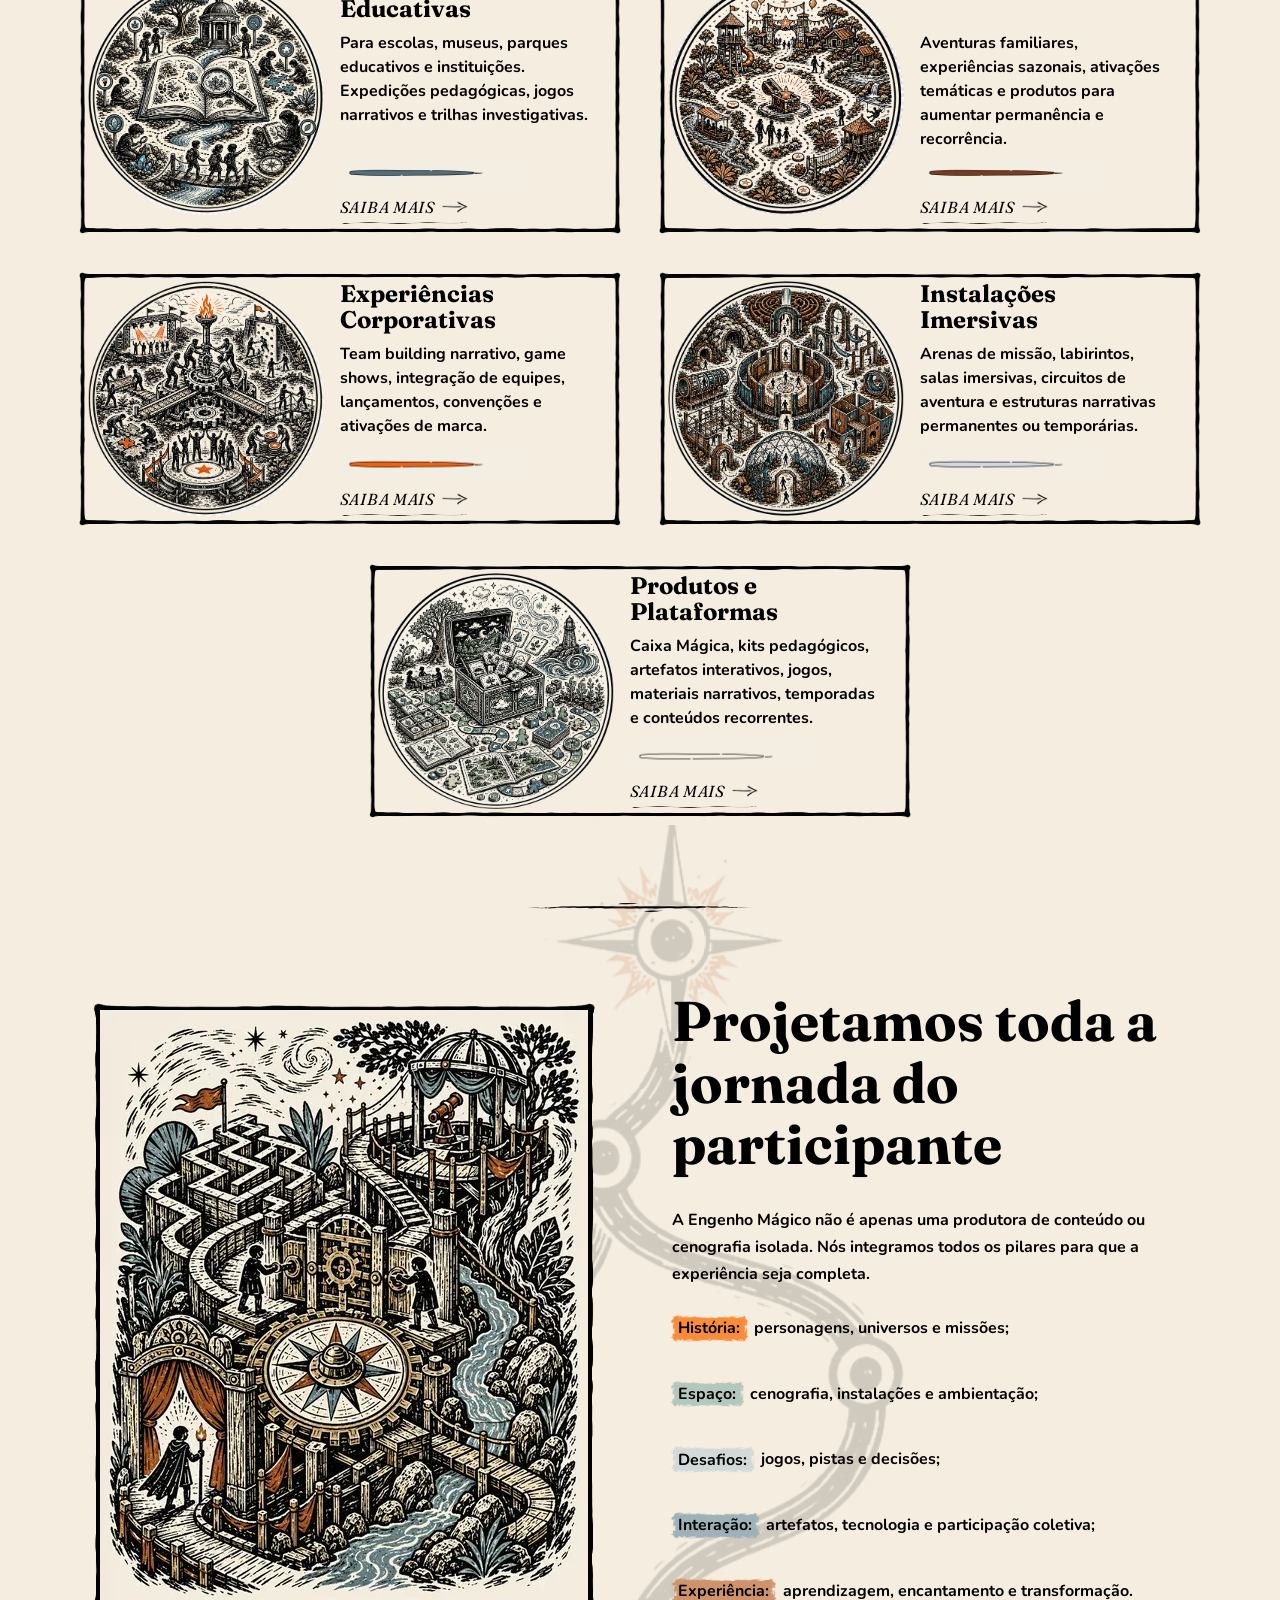
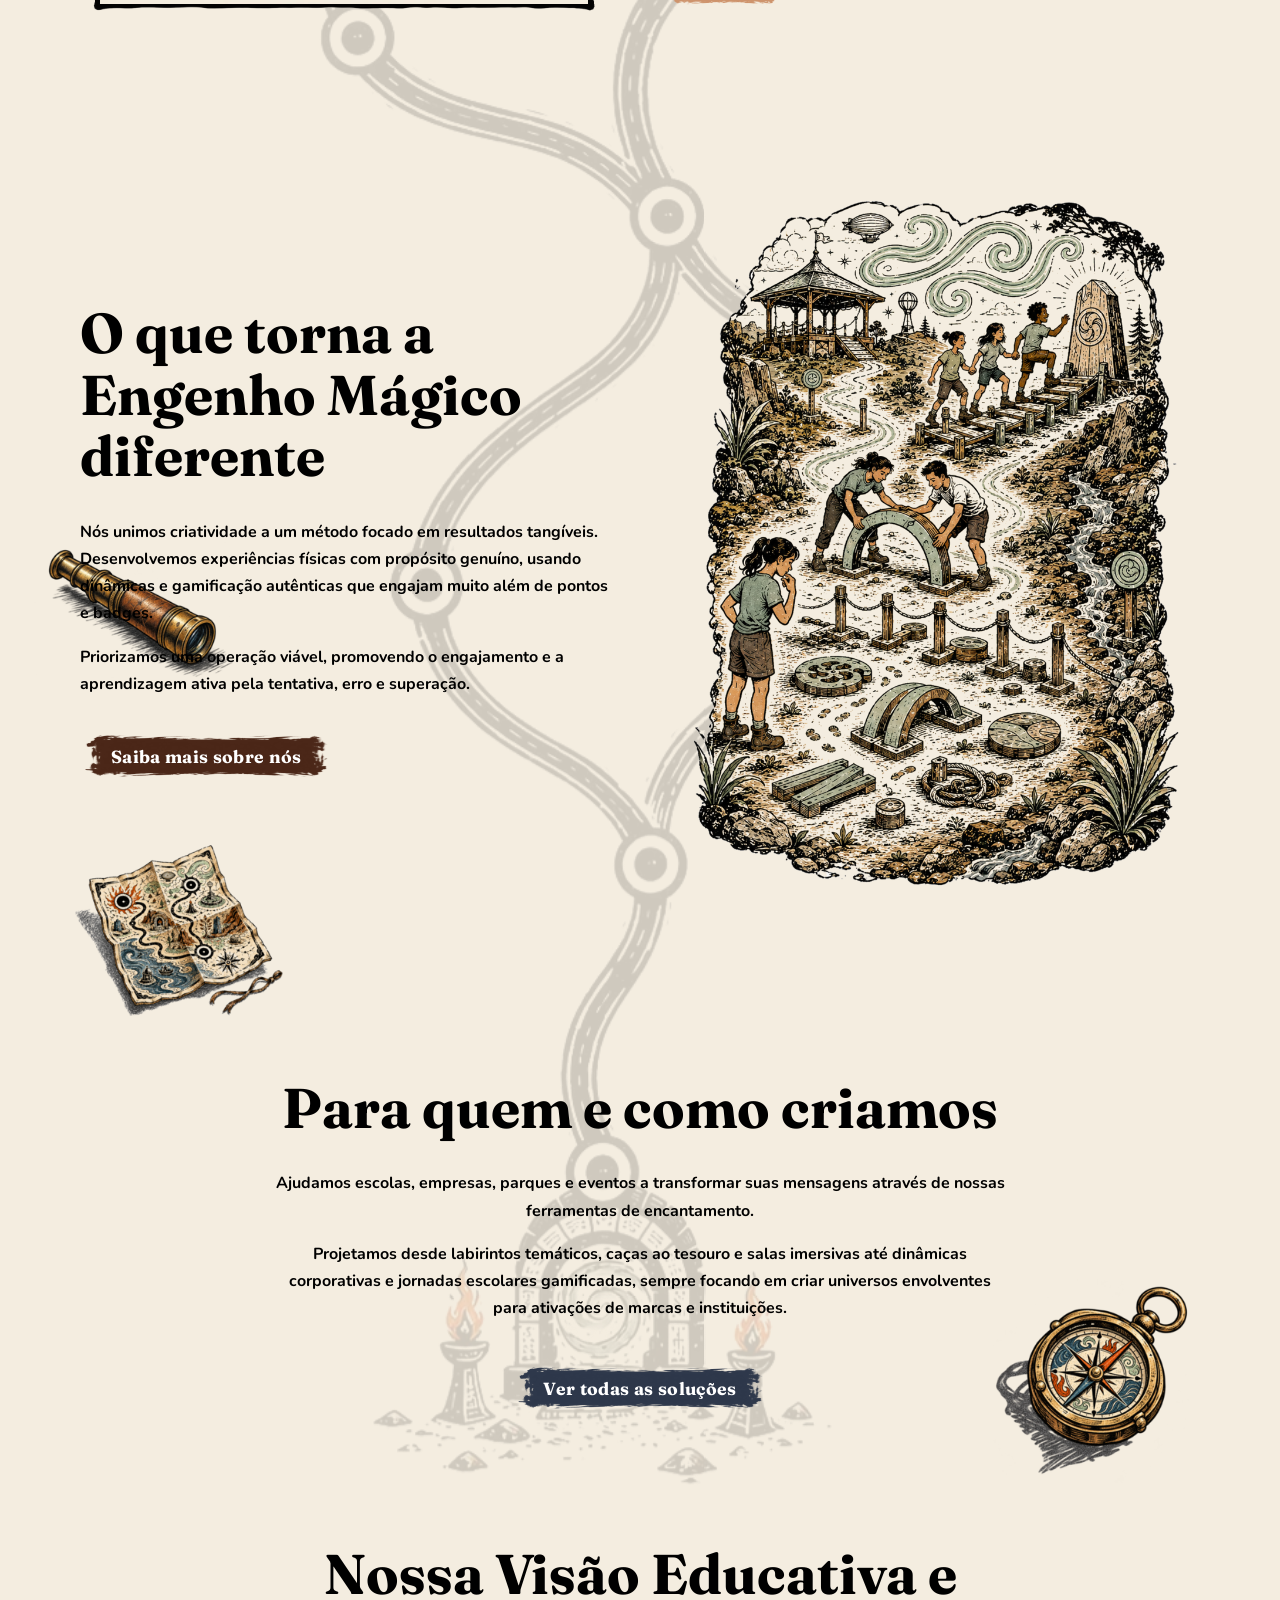
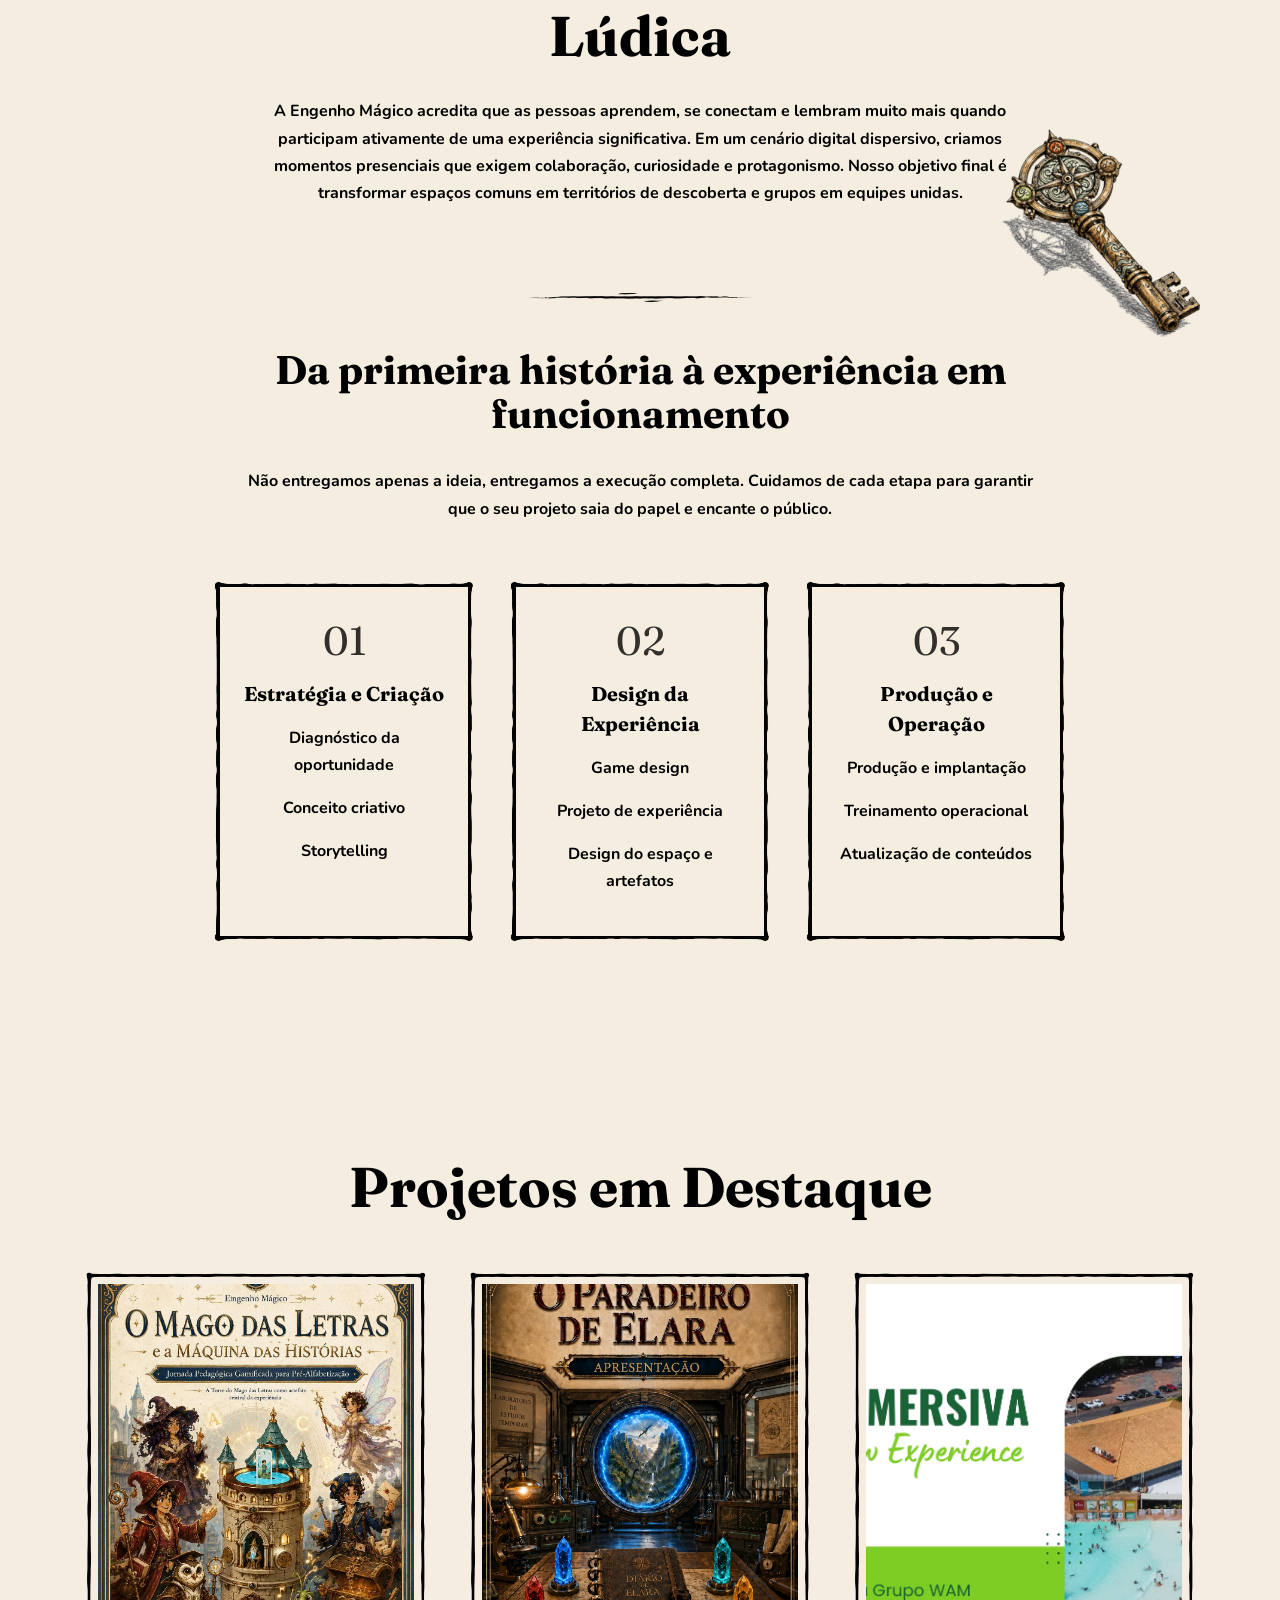
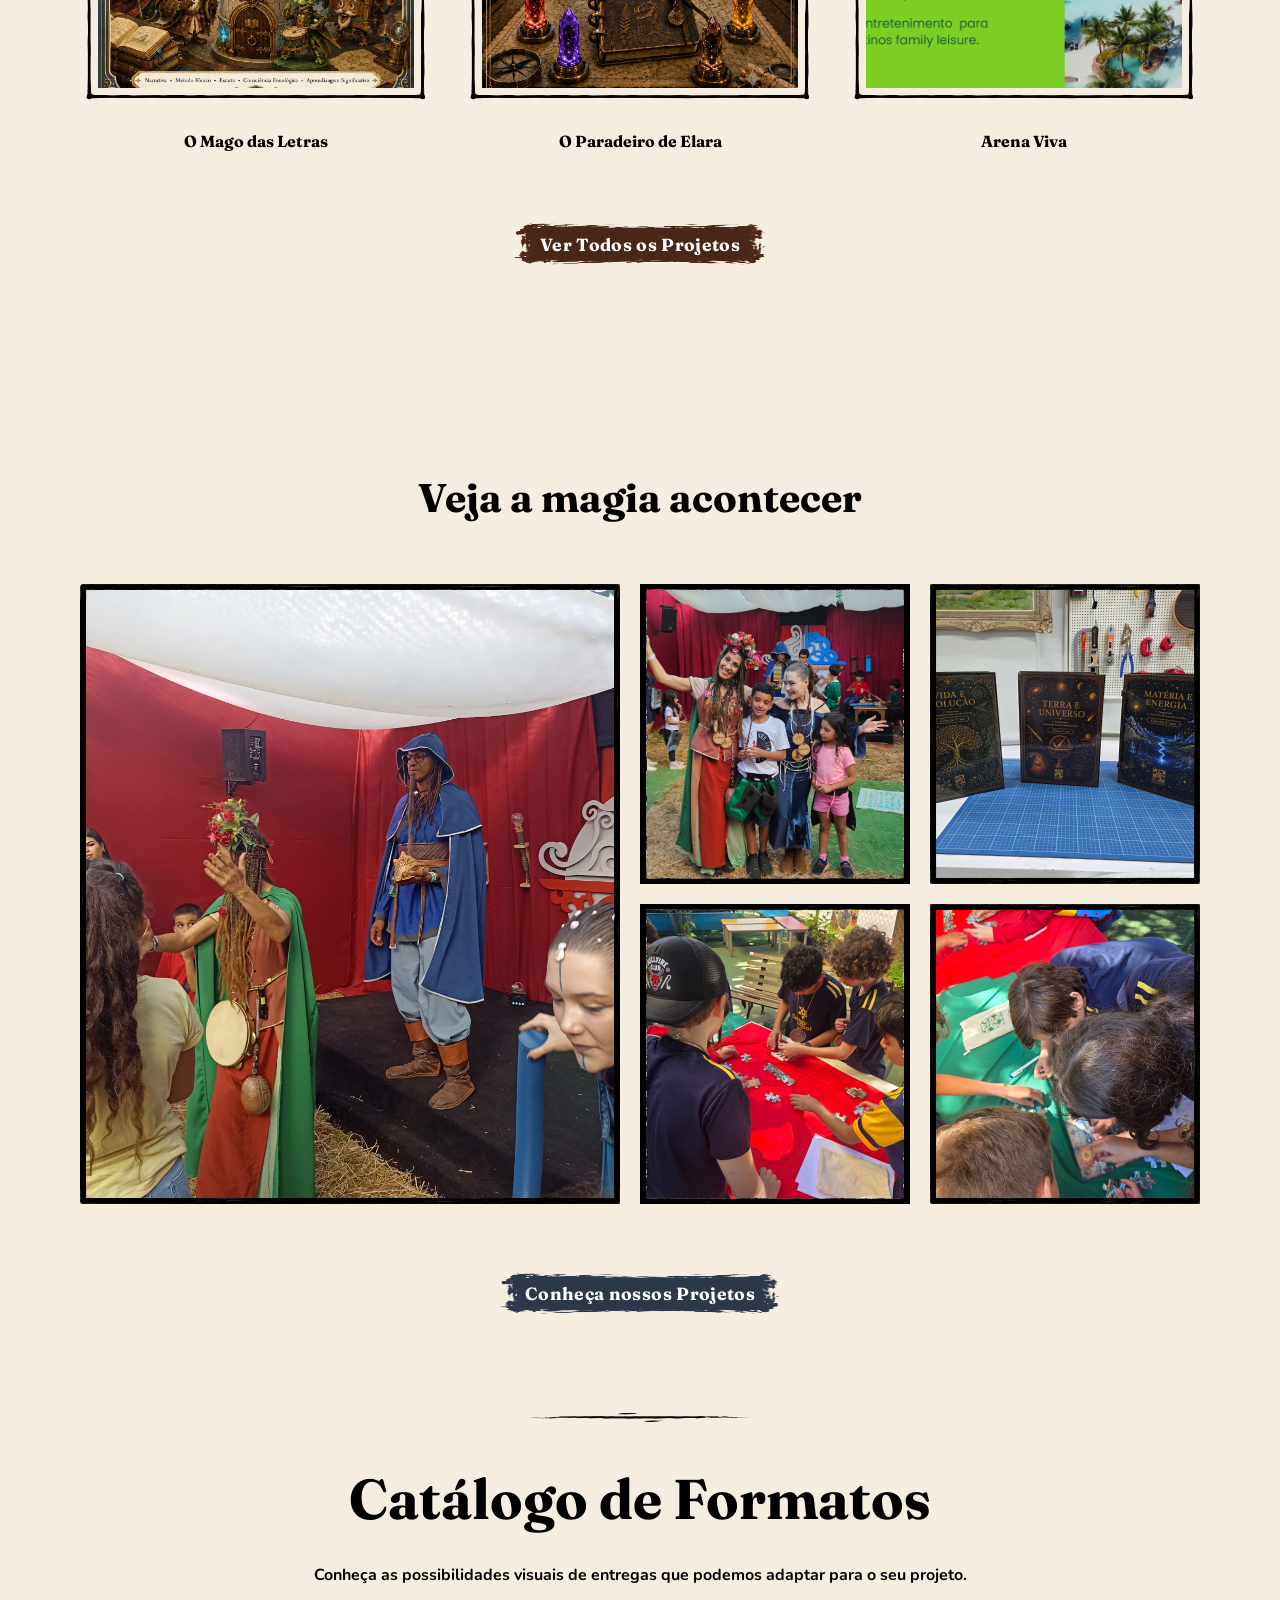
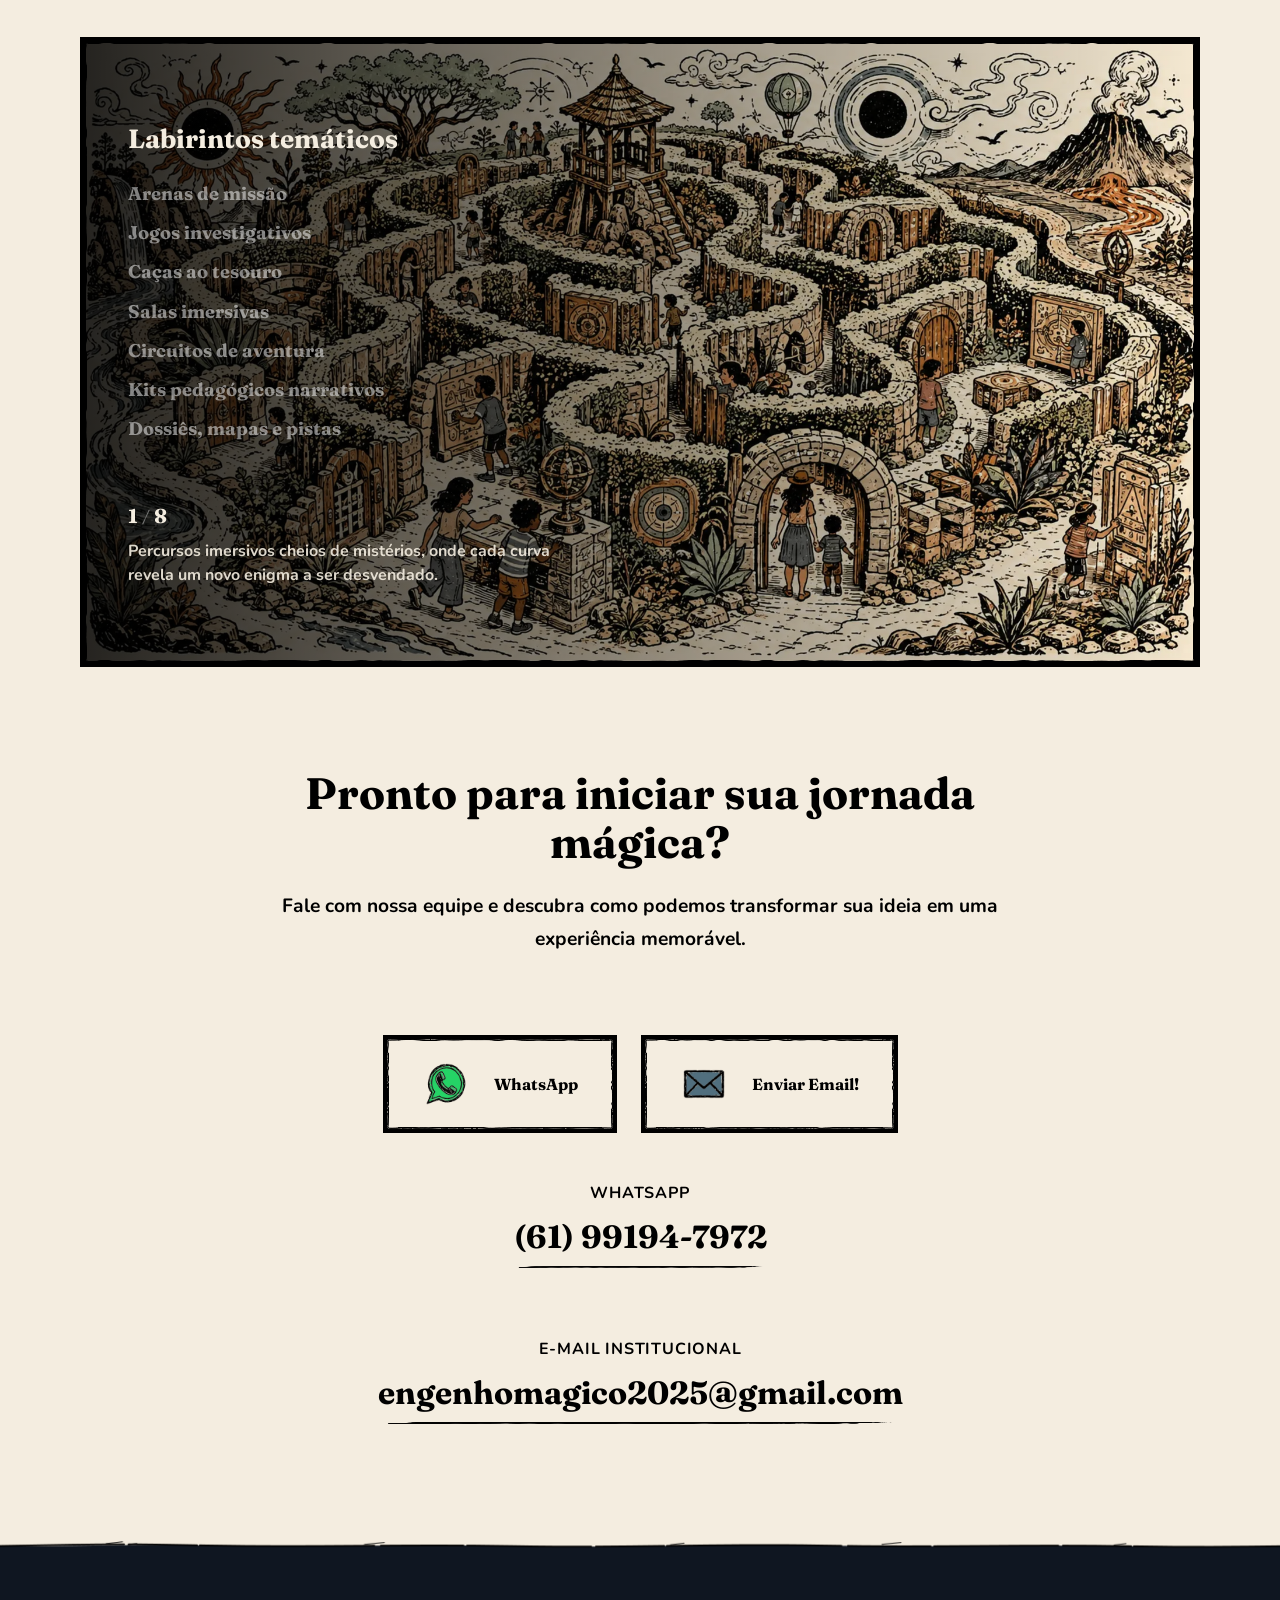
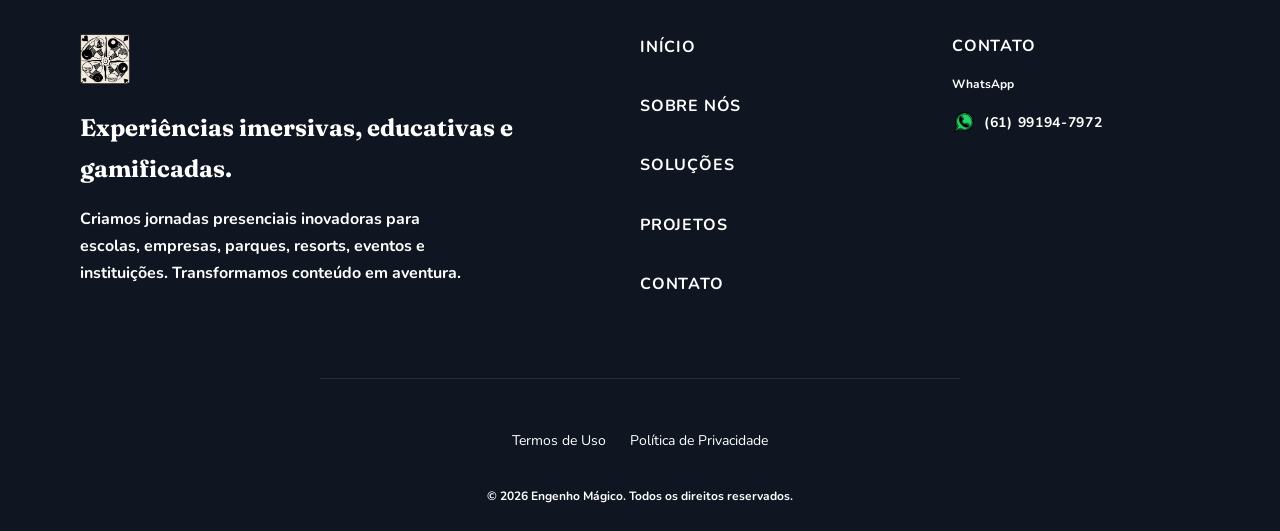
==== commit 7c7fad80: "major fixes" ====
--- a/index.html
+++ b/index.html
@@ -39,7 +39,8 @@
 
     <section class="hero">
         <article class="hero__card">
-            <video autoplay loop muted playsinline class="hero__image" style="object-fit: cover; width: 100%; height: 100%;">
+            <video autoplay loop muted playsinline class="hero__image"
+                style="object-fit: cover; width: 100%; height: 100%;">
                 <source src="src/assets/vid/hero-video.mp4" type="video/mp4">
             </video>
             <div class="hero__content">
@@ -47,10 +48,10 @@
                 <p class="hero__subtitle">Desenvolvemos experiências imersivas educativas para escolas, parques,
                     resorts, eventos e organizações — unindo narrativa, desafios, tecnologia e aventura.</p>
                 <div class="hero__buttons" style="display: flex; gap: 1rem; flex-wrap: wrap; justify-content: center;">
-                    <a href="solucoes.html" class="btn-cta hero__btn"><span class="btn-text">Conheça nossas
+                    <a href="solucoes.html" class="btn-cta hero__btn btn-cta--2"><span class="btn-text">Conheça nossas
                             experiências</span></a>
-                    <a href="contato.html" class="btn-cta hero__btn"><span
-                            class="btn-text">Converse sobre um projeto</span></a>
+                    <a href="contato.html" class="btn-cta hero__btn btn-cta--3"><span class="btn-text">Converse sobre um
+                            projeto</span></a>
                 </div>
             </div>
         </article>
@@ -89,7 +90,8 @@
                 </p>
             </div>
             <div class="about__image-wrapper" aria-label="Experiência em funcionamento">
-                <video class="about__video" src="src/assets/vid/video-1.mp4" autoplay loop muted playsinline poster="src/assets/img/placeholder.webp" aria-label="Vídeo Engenho Mágico"></video>
+                <video class="about__video" src="src/assets/vid/video-1.mp4" autoplay loop muted playsinline
+                    poster="src/assets/img/placeholder.webp" aria-label="Vídeo Engenho Mágico"></video>
             </div>
         </section>
 
@@ -218,8 +220,8 @@
                 <div class="solutions-overview__grid">
                     <!-- Card 1 -->
                     <article class="solution-card" id="card-water">
-                        <img src="src/assets/img/itens-solucoes/medalhao-experiencias-educativas.webp" alt="Experiências Educativas"
-                            class="solution-card__image">
+                        <img src="src/assets/img/itens-solucoes/medalhao-experiencias-educativas.webp"
+                            alt="Experiências Educativas" class="solution-card__image">
                         <div class="solution-card__content">
                             <h3 class="solution-card__title">Experiências Educativas</h3>
                             <p class="solution-card__description">Para escolas, museus, parques educativos e
@@ -252,8 +254,8 @@
                     </article>
                     <!-- Card 3 -->
                     <article class="solution-card" id="card-fire">
-                        <img src="src/assets/img/itens-solucoes/medalhao-experiencias-corporativas.webp" alt="Experiências Corporativas"
-                            class="solution-card__image">
+                        <img src="src/assets/img/itens-solucoes/medalhao-experiencias-corporativas.webp"
+                            alt="Experiências Corporativas" class="solution-card__image">
                         <div class="solution-card__content">
                             <h3 class="solution-card__title">Experiências Corporativas</h3>
                             <p class="solution-card__description">Team building narrativo, game shows, integração de
@@ -269,8 +271,8 @@
                     </article>
                     <!-- Card 4 -->
                     <article class="solution-card" id="card-air">
-                        <img src="src/assets/img/itens-solucoes/medalhao-instalacoes-imersivas.webp" alt="Arenas e Instalações Imersivas"
-                            class="solution-card__image">
+                        <img src="src/assets/img/itens-solucoes/medalhao-instalacoes-imersivas.webp"
+                            alt="Arenas e Instalações Imersivas" class="solution-card__image">
                         <div class="solution-card__content">
                             <h3 class="solution-card__title">Instalações Imersivas</h3>
                             <p class="solution-card__description">Arenas de missão, labirintos, salas imersivas,
@@ -286,8 +288,8 @@
                     </article>
                     <!-- Card 5 -->
                     <article class="solution-card" id="card-water-2">
-                        <img src="src/assets/img/itens-solucoes/medalhao-produtos-e-plataformas.webp" alt="Produtos e Plataformas"
-                            class="solution-card__image">
+                        <img src="src/assets/img/itens-solucoes/medalhao-produtos-e-plataformas.webp"
+                            alt="Produtos e Plataformas" class="solution-card__image">
                         <div class="solution-card__content">
                             <h3 class="solution-card__title">Produtos e Plataformas</h3>
                             <p class="solution-card__description">Caixa Mágica, kits pedagógicos, artefatos interativos,
@@ -305,6 +307,8 @@
             </div>
         </section>
 
+        <img src="src/assets/img/elements/section-div-line.webp" alt="" aria-hidden="true" class="section-divider" style="margin-top: 0; margin-bottom: 0;">
+
         <div class="journey-map-container">
 
 
@@ -316,7 +320,7 @@
                     class="journey-map-img journey-map-img--rota" id="journeyMapRota">
             </picture>
 
-            <section class="methodology-preview">
+            <section class="methodology-preview" style="padding: var(--space-2xl) 0;">
 
                 <div class="split-section container split-section--reversed">
                     <div class="split-section__content">
@@ -337,8 +341,8 @@
                         </ul>
                     </div>
                     <div class="split-section__image-container">
-                        <img src="src/assets/img/pictures/index/projetamos-toda-a-jornada-do-participante.webp" alt="Participantes interagindo na jornada"
-                            class="split-section__image">
+                        <img src="src/assets/img/pictures/index/projetamos-toda-a-jornada-do-participante.webp"
+                            alt="Participantes interagindo na jornada" class="split-section__image">
                     </div>
                 </div>
             </section>
@@ -357,7 +361,8 @@
                         <p class="supporting-text">Priorizamos uma operação viável, promovendo o engajamento e a
                             aprendizagem
                             ativa pela tentativa, erro e superação.</p>
-                        <a href="sobre-nos.html" class="btn-cta split-section__btn"><span class="btn-text">Saiba mais
+                        <a href="sobre-nos.html" class="btn-cta split-section__btn btn-cta--4"><span
+                                class="btn-text">Saiba mais
                                 sobre nós</span></a>
                     </div>
                     <div class="split-section__image-container" style="border: none; background: transparent;">
@@ -385,7 +390,8 @@
                             imersivas até
                             dinâmicas corporativas e jornadas escolares gamificadas, sempre focando em criar universos
                             envolventes para ativações de marcas e instituições.</p>
-                        <a href="solucoes.html" class="btn-cta audience-formats__btn"><span class="btn-text">Ver todas
+                        <a href="solucoes.html" class="btn-cta audience-formats__btn btn-cta--3"><span
+                                class="btn-text">Ver todas
                                 as soluções</span></a>
                     </div>
 
@@ -409,7 +415,8 @@
         </div>
 
         <section class="proposal">
-            <img src="src/assets/img/elements/section-div-line.webp" alt="" aria-hidden="true" class="section-divider proposal__divider">
+            <img src="src/assets/img/elements/section-div-line.webp" alt="" aria-hidden="true"
+                class="section-divider proposal__divider">
             <div class="container">
                 <div class="proposal__header">
                     <h2 class="proposal__title">Da primeira história à experiência em funcionamento</h2>
@@ -451,143 +458,46 @@
             </div>
         </section>
 
-        <!-- Marquee de Projetos -->
-        <section class="projects-marquee" style="background-image: linear-gradient(rgba(0, 0, 0, 0.7), rgba(0, 0, 0, 0.7)), url('src/assets/img/pictures/index/hero-home-desktop-full.webp');">
-            <div class="projects-marquee__container">
-                <div class="projects-marquee__track">
-                    <!-- Grupo 1 -->
-                    <div class="projects-marquee__group">
-                        <a href="projeto.html?id=mago-das-letras" class="projects-marquee__item">
-                            <div class="projects-marquee__image-wrapper">
-                                <img src="src/assets/portifolio/projetos/projeto_mago-das-letras/capa.webp" alt="O Mago das Letras" class="projects-marquee__image">
-                            </div>
-                            <h3 class="projects-marquee__title">O Mago das Letras</h3>
-                        </a>
-                        <a href="projeto.html?id=elara" class="projects-marquee__item">
-                            <div class="projects-marquee__image-wrapper">
-                                <img src="src/assets/portifolio/projetos/projeto_paradeiroelaraapresentao/capa.webp" alt="O Paradeiro de Elara" class="projects-marquee__image">
-                            </div>
-                            <h3 class="projects-marquee__title">O Paradeiro de Elara</h3>
-                        </a>
-                        <a href="projeto.html?id=arena-viva" class="projects-marquee__item">
-                            <div class="projects-marquee__image-wrapper">
-                                <img src="src/assets/portifolio/projetos/projeto_arena-imersiva/capa.webp" alt="Arena Viva" class="projects-marquee__image">
-                            </div>
-                            <h3 class="projects-marquee__title">Arena Viva</h3>
-                        </a>
-                        <a href="projeto.html?id=caixa-magica" class="projects-marquee__item">
-                            <div class="projects-marquee__image-wrapper">
-                                <img src="src/assets/portifolio/projetos/projeto_engenho-mgico-aulas-imersivas-gamificadas/capa.webp" alt="Caixa Mágica" class="projects-marquee__image">
-                            </div>
-                            <h3 class="projects-marquee__title">Caixa Mágica</h3>
-                        </a>
-                        <a href="projeto.html?id=labirinto-asteria" class="projects-marquee__item">
-                            <div class="projects-marquee__image-wrapper">
-                                <img src="src/assets/portifolio/projetos/projeto_catlogo-labirintoo-de-astria/capa.webp" alt="Labirinto de Astéria" class="projects-marquee__image">
-                            </div>
-                            <h3 class="projects-marquee__title">Labirinto de Astéria</h3>
-                        </a>
-                        <a href="projeto.html?id=caminhantes-cosmos" class="projects-marquee__item">
-                            <div class="projects-marquee__image-wrapper">
-                                <img src="src/assets/portifolio/projetos/projeto_projeto-the-survival-challenger/capa.webp" alt="Caminhantes do Cosmos" class="projects-marquee__image">
-                            </div>
-                            <h3 class="projects-marquee__title">Caminhantes do Cosmos</h3>
-                        </a>
-                        <a href="projeto.html?id=capitao-jk" class="projects-marquee__item">
-                            <div class="projects-marquee__image-wrapper">
-                                <img src="src/assets/portifolio/projetos/projeto_catlogo-capito-jk/capa.webp" alt="Capitão JK" class="projects-marquee__image">
-                            </div>
-                            <h3 class="projects-marquee__title">Capitão JK</h3>
-                        </a>
-                        <a href="projeto.html?id=quatro-elementos" class="projects-marquee__item">
-                            <div class="projects-marquee__image-wrapper">
-                                <img src="src/assets/portifolio/projetos/projeto_jornada-magica-dos-4-elementos/capa.webp" alt="Jornada dos Quatro Elementos" class="projects-marquee__image">
-                            </div>
-                            <h3 class="projects-marquee__title">Jornada dos Quatro Elementos</h3>
-                        </a>
-                        <a href="projeto.html?id=desafio-na-praia" class="projects-marquee__item">
-                            <div class="projects-marquee__image-wrapper">
-                                <img src="src/assets/portifolio/projetos/projeto_desafio-na-praia-4-elementos/capa.webp" alt="Desafio Na Praia 4 Elementos" class="projects-marquee__image">
-                            </div>
-                            <h3 class="projects-marquee__title">Desafio Na Praia 4 Elementos</h3>
-                        </a>
-                        <a href="projeto.html?id=escola-parque" class="projects-marquee__item">
-                            <div class="projects-marquee__image-wrapper">
-                                <img src="src/assets/portifolio/projetos/projeto_escola-parque-na-praia/capa.webp" alt="Escola Parque Na Praia" class="projects-marquee__image">
-                            </div>
-                            <h3 class="projects-marquee__title">Escola Parque Na Praia</h3>
-                        </a>
-                    </div>
-                    <!-- Grupo 2 (Cópia para o efeito infinito) -->
-                    <div class="projects-marquee__group">
-                        <a href="projeto.html?id=mago-das-letras" class="projects-marquee__item">
-                            <div class="projects-marquee__image-wrapper">
-                                <img src="src/assets/portifolio/projetos/projeto_mago-das-letras/capa.webp" alt="O Mago das Letras" class="projects-marquee__image">
-                            </div>
-                            <h3 class="projects-marquee__title">O Mago das Letras</h3>
-                        </a>
-                        <a href="projeto.html?id=elara" class="projects-marquee__item">
-                            <div class="projects-marquee__image-wrapper">
-                                <img src="src/assets/portifolio/projetos/projeto_paradeiroelaraapresentao/capa.webp" alt="O Paradeiro de Elara" class="projects-marquee__image">
-                            </div>
-                            <h3 class="projects-marquee__title">O Paradeiro de Elara</h3>
-                        </a>
-                        <a href="projeto.html?id=arena-viva" class="projects-marquee__item">
-                            <div class="projects-marquee__image-wrapper">
-                                <img src="src/assets/portifolio/projetos/projeto_arena-imersiva/capa.webp" alt="Arena Viva" class="projects-marquee__image">
-                            </div>
-                            <h3 class="projects-marquee__title">Arena Viva</h3>
-                        </a>
-                        <a href="projeto.html?id=caixa-magica" class="projects-marquee__item">
-                            <div class="projects-marquee__image-wrapper">
-                                <img src="src/assets/portifolio/projetos/projeto_engenho-mgico-aulas-imersivas-gamificadas/capa.webp" alt="Caixa Mágica" class="projects-marquee__image">
-                            </div>
-                            <h3 class="projects-marquee__title">Caixa Mágica</h3>
-                        </a>
-                        <a href="projeto.html?id=labirinto-asteria" class="projects-marquee__item">
-                            <div class="projects-marquee__image-wrapper">
-                                <img src="src/assets/portifolio/projetos/projeto_catlogo-labirintoo-de-astria/capa.webp" alt="Labirinto de Astéria" class="projects-marquee__image">
-                            </div>
-                            <h3 class="projects-marquee__title">Labirinto de Astéria</h3>
-                        </a>
-                        <a href="projeto.html?id=caminhantes-cosmos" class="projects-marquee__item">
-                            <div class="projects-marquee__image-wrapper">
-                                <img src="src/assets/portifolio/projetos/projeto_projeto-the-survival-challenger/capa.webp" alt="Caminhantes do Cosmos" class="projects-marquee__image">
-                            </div>
-                            <h3 class="projects-marquee__title">Caminhantes do Cosmos</h3>
-                        </a>
-                        <a href="projeto.html?id=capitao-jk" class="projects-marquee__item">
-                            <div class="projects-marquee__image-wrapper">
-                                <img src="src/assets/portifolio/projetos/projeto_catlogo-capito-jk/capa.webp" alt="Capitão JK" class="projects-marquee__image">
-                            </div>
-                            <h3 class="projects-marquee__title">Capitão JK</h3>
-                        </a>
-                        <a href="projeto.html?id=quatro-elementos" class="projects-marquee__item">
-                            <div class="projects-marquee__image-wrapper">
-                                <img src="src/assets/portifolio/projetos/projeto_jornada-magica-dos-4-elementos/capa.webp" alt="Jornada dos Quatro Elementos" class="projects-marquee__image">
-                            </div>
-                            <h3 class="projects-marquee__title">Jornada dos Quatro Elementos</h3>
-                        </a>
-                        <a href="projeto.html?id=desafio-na-praia" class="projects-marquee__item">
-                            <div class="projects-marquee__image-wrapper">
-                                <img src="src/assets/portifolio/projetos/projeto_desafio-na-praia-4-elementos/capa.webp" alt="Desafio Na Praia 4 Elementos" class="projects-marquee__image">
-                            </div>
-                            <h3 class="projects-marquee__title">Desafio Na Praia 4 Elementos</h3>
-                        </a>
-                        <a href="projeto.html?id=escola-parque" class="projects-marquee__item">
-                            <div class="projects-marquee__image-wrapper">
-                                <img src="src/assets/portifolio/projetos/projeto_escola-parque-na-praia/capa.webp" alt="Escola Parque Na Praia" class="projects-marquee__image">
-                            </div>
-                            <h3 class="projects-marquee__title">Escola Parque Na Praia</h3>
-                        </a>
-                    </div>
-                </div>
-            </div>
-            
-            <div style="text-align: center; margin-top: 4rem;">
-                <a href="projetos.html" class="btn-cta">
-                    <span class="btn-text">Ver Todos os Projetos</span>
-                </a>
+        <!-- Destaques Projetos -->
+        <section class="projetos-grid-section" style="background-color: var(--color-bg-base); padding: var(--space-section) 0;">
+            <div class="container">
+                <h2 class="projetos-grid__title" style="margin-bottom: var(--space-xl);">Projetos em Destaque</h2>
+                <div class="projetos-grid" style="display: grid; grid-template-columns: repeat(auto-fit, minmax(300px, 1fr)); gap: var(--space-lg);">
+                    
+                    <a href="projeto.html?id=mago-das-letras" class="projeto-card">
+                        <div class="projeto-card__image-wrapper" style="border: 18px solid transparent; border-image-source: url('src/assets/img/elements/border-img-2.webp'); border-image-slice: 110; border-image-width: 18px;">
+                            <img src="src/assets/portifolio/projetos/projeto_mago-das-letras/capa.webp" alt="O Mago das Letras" class="projeto-card__image">
+                        </div>
+                        <div class="projeto-card__title-wrapper">
+                            <h2 class="projeto-card__title">O Mago das Letras</h2>
+                        </div>
+                    </a>
+
+                    <a href="projeto.html?id=elara" class="projeto-card">
+                        <div class="projeto-card__image-wrapper" style="border: 18px solid transparent; border-image-source: url('src/assets/img/elements/border-img-2.webp'); border-image-slice: 110; border-image-width: 18px;">
+                            <img src="src/assets/portifolio/projetos/projeto_paradeiroelaraapresentao/capa.webp" alt="O Paradeiro de Elara" class="projeto-card__image">
+                        </div>
+                        <div class="projeto-card__title-wrapper">
+                            <h2 class="projeto-card__title">O Paradeiro de Elara</h2>
+                        </div>
+                    </a>
+                    
+                    <a href="projeto.html?id=arena-viva" class="projeto-card">
+                        <div class="projeto-card__image-wrapper" style="border: 18px solid transparent; border-image-source: url('src/assets/img/elements/border-img-2.webp'); border-image-slice: 110; border-image-width: 18px;">
+                            <img src="src/assets/portifolio/projetos/projeto_arena-imersiva/capa.webp" alt="Arena Viva" class="projeto-card__image">
+                        </div>
+                        <div class="projeto-card__title-wrapper">
+                            <h2 class="projeto-card__title">Arena Viva</h2>
+                        </div>
+                    </a>
+
+                </div>
+                
+                <div style="text-align: center; margin-top: 4rem;">
+                    <a href="projetos.html" class="btn-cta btn-cta--4">
+                        <span class="btn-text">Ver Todos os Projetos</span>
+                    </a>
+                </div>
             </div>
         </section>
 
@@ -599,23 +509,28 @@
 
                 <div class="home-gallery-grid">
                     <div class="gallery-item">
-                        <img src="src/assets/portifolio/fotos-portifolio/labirinto-de-astreia/2.jpeg" alt="Galeria Destaque" class="gallery-image" style="object-position: center;">
+                        <img src="src/assets/portifolio/fotos-portifolio/labirinto-de-astreia/2.jpeg"
+                            alt="Galeria Destaque" class="gallery-image" style="object-position: center;">
                     </div>
                     <div class="gallery-item">
-                        <img src="src/assets/portifolio/fotos-portifolio/labirinto-de-astreia/5.jpeg" alt="Galeria 2" class="gallery-image" style="object-position: center;">
+                        <img src="src/assets/portifolio/fotos-portifolio/labirinto-de-astreia/5.jpeg" alt="Galeria 2"
+                            class="gallery-image" style="object-position: center;">
                     </div>
                     <div class="gallery-item">
-                        <img src="src/assets/portifolio/fotos-portifolio/didaticos/1.jpeg" alt="Galeria 3" class="gallery-image" style="object-position: center;">
+                        <img src="src/assets/portifolio/fotos-portifolio/didaticos/1.jpeg" alt="Galeria 3"
+                            class="gallery-image" style="object-position: center;">
                     </div>
                     <div class="gallery-item">
-                        <img src="src/assets/portifolio/fotos-portifolio/geral/4.jpeg" alt="Galeria 4" class="gallery-image" style="object-position: center;">
+                        <img src="src/assets/portifolio/fotos-portifolio/geral/4.jpeg" alt="Galeria 4"
+                            class="gallery-image" style="object-position: center;">
                     </div>
                     <div class="gallery-item">
-                        <img src="src/assets/portifolio/fotos-portifolio/geral/5.jpeg" alt="Galeria 5" class="gallery-image" style="object-position: center;">
-                    </div>
-                </div>
-
-                <a href="projetos.html" class="btn-cta" style="margin-top: 1rem;">
+                        <img src="src/assets/portifolio/fotos-portifolio/geral/5.jpeg" alt="Galeria 5"
+                            class="gallery-image" style="object-position: center;">
+                    </div>
+                </div>
+
+                <a href="projetos.html" class="btn-cta btn-cta--3" style="margin-top: 1rem;">
                     <span class="btn-text">Conheça nossos Projetos</span>
                 </a>
             </div>
@@ -739,7 +654,7 @@
                 <div class="cta-section__content">
                     <div class="contact-channels cta-section__channels">
                         <div class="contact-channels__list cta-section__channels-list">
-                            <a href="https://wa.me/5500000000000" target="_blank" rel="noopener noreferrer"
+                            <a href="https://wa.me/5561991947972" target="_blank" rel="noopener noreferrer"
                                 class="contact-channels__link">
                                 <img src="src/assets/img/icons/wpp-icon.webp" alt="Ícone WhatsApp"
                                     class="contact-channels__icon">
@@ -747,7 +662,7 @@
                                     <span class="contact-channels__label">WhatsApp</span>
                                 </div>
                             </a>
-                            <a href="mailto:contato@engenhomagico.com.br" class="contact-channels__link">
+                            <a href="mailto:engenhomagico2025@gmail.com" class="contact-channels__link">
                                 <img src="src/assets/img/icons/mail-icon.webp" alt="Ícone E-mail"
                                     class="contact-channels__icon">
                                 <div class="contact-channels__info">
@@ -760,11 +675,11 @@
                     <div class="contact-details cta-section__details">
                         <div class="contact-details__item">
                             <span class="contact-details__label">WhatsApp</span>
-                            <span class="contact-details__value">(00) 00000-0000</span>
+                            <span class="contact-details__value">(61) 99194-7972</span>
                         </div>
                         <div class="contact-details__item">
                             <span class="contact-details__label">E-mail Institucional</span>
-                            <span class="contact-details__value">contato@engenhomagico.com.br</span>
+                            <span class="contact-details__value">engenhomagico2025@gmail.com</span>
                         </div>
                     </div>
                 </div>
@@ -789,6 +704,14 @@
                     <li class="footer__item"><a href="contato.html" class="footer__link">Contato</a></li>
                 </ul>
             </nav>
+            <div class="footer__contact-col">
+                <h3 class="footer__link" style="margin-bottom: var(--space-sm); display: block;">Contato</h3>
+                <p class="footer__rights" style="margin-bottom: var(--space-sm);">WhatsApp</p>
+                <a href="https://wa.me/5561991947972" target="_blank" rel="noopener noreferrer" style="display: flex; align-items: center; gap: 0.5rem; text-decoration: none;">
+                    <img src="src/assets/img/icons/wpp-icon.webp" alt="WhatsApp Icon" style="width: 24px; height: 24px; object-fit: contain;">
+                    <span class="footer__link" style="font-size: var(--font-size-sm);">(61) 99194-7972</span>
+                </a>
+            </div>
         </div>
         <div class="footer__legal">
             <p class="footer__rights">© 2026 Engenho Mágico. Todos os direitos reservados.</p>
@@ -831,6 +754,13 @@
     <script src="https://cdnjs.cloudflare.com/ajax/libs/gsap/3.12.5/gsap.min.js"></script>
     <script src="https://cdnjs.cloudflare.com/ajax/libs/gsap/3.12.5/ScrollTrigger.min.js"></script>
     <script src="src/js/main.js"></script>
+
+    <!-- Floating WhatsApp -->
+    <a href="https://wa.me/5561991947972" target="_blank" rel="noopener noreferrer" class="floating-wpp"
+        id="floatingWpp" aria-label="WhatsApp">
+        <img src="src/assets/img/icons/wpp-icon.webp" alt="WhatsApp" class="floating-wpp__icon">
+    </a>
 </body>
 
-</html>
+
+</html>
--- a/src/css/style.css
+++ b/src/css/style.css
@@ -136,6 +136,7 @@
 
 html {
   scroll-behavior: smooth;
+  scroll-padding-top: 20vh; /* Ajuste para o conteúdo não ficar escondido sob o header fixo e ficar mais ao centro da tela */
 }
 
 body {
@@ -333,6 +334,10 @@
   position: relative;
 }
 
+.page-hero+.main-content>section:first-of-type {
+  padding-top: var(--space-sm);
+}
+
 /* ==========================================================================
    PAGE HEADER (Internal pages hero)
    ========================================================================== */
@@ -342,9 +347,9 @@
   top: 80px;
   isolation: isolate;
   width: 100%;
-  height: 60vh;
-  min-height: 400px;
-  margin-top: 80px;
+  height: 80vh;
+  min-height: 600px;
+  margin-top: 136px;
   overflow: hidden;
   background-color: #f4ede0;
   z-index: 1;
@@ -355,8 +360,8 @@
   bottom: 100%;
   left: 0;
   width: 100%;
-  height: 60vh;
-  min-height: 400px;
+  height: 80vh;
+  min-height: 600px;
   pointer-events: none;
   z-index: 2;
 }
@@ -604,9 +609,14 @@
 }
 
 .header__logo-img {
-  height: 40px;
+  height: 100px;
   width: auto;
   object-fit: contain;
+  transition: height 0.3s ease;
+}
+
+.header.header--scrolled .header__logo-img {
+  height: 40px;
 }
 
 .header__menu {
@@ -812,11 +822,20 @@
   left: 0;
   width: 100%;
   height: 100%;
-  background: var(--bg-imagem-cta, url("../assets/img/elements/cta-btn-1.webp")) center / 100% 100% no-repeat;
+  background: var(--bg-imagem-cta, url("../assets/img/elements/cta-btn-2.webp")) center / 100% 100% no-repeat;
   border-radius: var(--radius-md);
   z-index: -1;
   transition: transform var(--transition-fast) ease, background-color var(--transition-fast) ease;
   transform: scale(1);
+}
+
+/* Variações de botões CTA */
+.btn-cta--3 {
+  --bg-imagem-cta: url("../assets/img/elements/cta-btn-3.webp");
+}
+
+.btn-cta--4 {
+  --bg-imagem-cta: url("../assets/img/elements/cta-btn-4.webp");
 }
 
 .btn-cta .btn-text {
@@ -1676,7 +1695,7 @@
 /* Posições individuais nas seções */
 .floating-parallax-img--1 {
   /* audience top-left */
-  top: -40%;
+  top: -20%;
   left: 5%;
 }
 
@@ -1707,7 +1726,27 @@
 @media (max-width: 768px) {
   .floating-parallax-img {
     width: clamp(90px, 15vw, 130px);
-    opacity: 0.5;
+    opacity: 0.4;
+  }
+
+  /* Ajustes para mobile para evitar que os elementos se atropelem */
+  .floating-parallax-img--1 {
+    top: 5%;
+    /* Traz para dentro da section em vez de -40% */
+  }
+
+  .floating-parallax-img--2 {
+    bottom: 5%;
+  }
+
+  .floating-parallax-img--4 {
+    bottom: 5%;
+    /* Evita colidir com o topo da proxima section */
+  }
+
+  .floating-parallax-img--5 {
+    bottom: 15%;
+    /* Mantém espaçamento da img--2 */
   }
 }
 
@@ -2365,7 +2404,7 @@
 
 .footer__container {
   display: grid;
-  grid-template-columns: 2fr 1fr;
+  grid-template-columns: 2fr 1fr 1fr;
   gap: var(--space-2xl);
   margin-bottom: var(--space-2xl);
 }
@@ -2654,9 +2693,7 @@
   cursor: zoom-in;
 }
 
-/* ==========================================================================
-   EDITORIAL GALLERY
-   ========================================================================== */
+/* EDITORIAL GALLERY */
 
 .editorial-gallery {
   display: grid;
@@ -3006,21 +3043,109 @@
 }
 
 .methodology-preview__list li:nth-child(1) .methodology-preview__highlight {
-  background-image: url('../assets/img/elements/destaque-azul-2.webp');
+  background-image: url('../assets/img/elements/destaque-bg-1.webp');
 }
 
 .methodology-preview__list li:nth-child(2) .methodology-preview__highlight {
-  background-image: url('../assets/img/elements/destaque-marrom-2.webp');
+  background-image: url('../assets/img/elements/destaque-bg-2.webp');
 }
 
 .methodology-preview__list li:nth-child(3) .methodology-preview__highlight {
-  background-image: url('../assets/img/elements/destaque-laranja.webp');
+  background-image: url('../assets/img/elements/destaque-bg-3.webp');
 }
 
 .methodology-preview__list li:nth-child(4) .methodology-preview__highlight {
-  background-image: url('../assets/img/elements/destaque-marrom.webp');
+  background-image: url('../assets/img/elements/destaque-bg-4.webp');
 }
 
 .methodology-preview__list li:nth-child(5) .methodology-preview__highlight {
-  background-image: url('../assets/img/elements/destaque-zaul-1.webp');
+  background-image: url('../assets/img/elements/destaque-bg-5.webp');
+}
+
+/* PROJETO CARD (Grid Items)*/
+.projeto-card {
+  display: flex;
+  flex-direction: column;
+  align-items: center;
+  text-decoration: none;
+  color: var(--color-text);
+  gap: var(--space-md);
+  transition: transform var(--transition-normal);
+}
+
+.projeto-card:hover,
+.projeto-card:focus {
+  transform: translateY(-5px);
+}
+
+.projeto-card__image-wrapper {
+  width: 100%;
+  aspect-ratio: 4 / 5;
+  overflow: hidden;
+  display: flex;
+  justify-content: center;
+  align-items: center;
+  background-color: transparent;
+  border: solid 16px transparent;
+  border-image: url('../assets/img/elements/border-img-2.webp') 60 stretch;
+  background-clip: padding-box;
+}
+
+.projeto-card__image {
+  width: 100%;
+  height: 100%;
+  object-fit: cover;
+  transition: transform var(--transition-slow);
+}
+
+.projeto-card:hover .projeto-card__image {
+  transform: scale(1.05);
+}
+
+.projeto-card__title {
+  font-family: var(--font-heading);
+  font-size: var(--font-size-md);
+  text-align: center;
+  margin: 0;
+  line-height: 1.2;
+}
+
+/* FLOATING WHATSAPP BUTTON */
+.floating-wpp {
+  position: fixed;
+  bottom: 30px;
+  right: 30px;
+  width: 60px;
+  height: 60px;
+  z-index: 999;
+  transition: transform 0.3s ease, opacity 0.3s ease, visibility 0.3s ease;
+  text-decoration: none;
+}
+
+.floating-wpp:hover,
+.floating-wpp:focus {
+  transform: scale(1.1);
+}
+
+.floating-wpp__icon {
+  width: 100%;
+  height: 100%;
+  object-fit: contain;
+}
+
+/* Esconde quando atingir a seção CTA */
+.floating-wpp.is-hidden {
+  opacity: 0;
+  visibility: hidden;
+  pointer-events: none;
+  transform: translateY(20px) scale(0.9);
+}
+
+@media (max-width: 768px) {
+  .floating-wpp {
+    bottom: 20px;
+    right: 20px;
+    width: 55px;
+    height: 55px;
+  }
 }
--- a/src/css/responsive.css
+++ b/src/css/responsive.css
@@ -240,6 +240,10 @@
     grid-template-columns: 1fr;
   }
 
+  .solutions-overview__grid > :last-child:nth-child(odd) {
+    width: 100%;
+  }
+
   .solution-card {
     flex-direction: column;
     align-items: center;
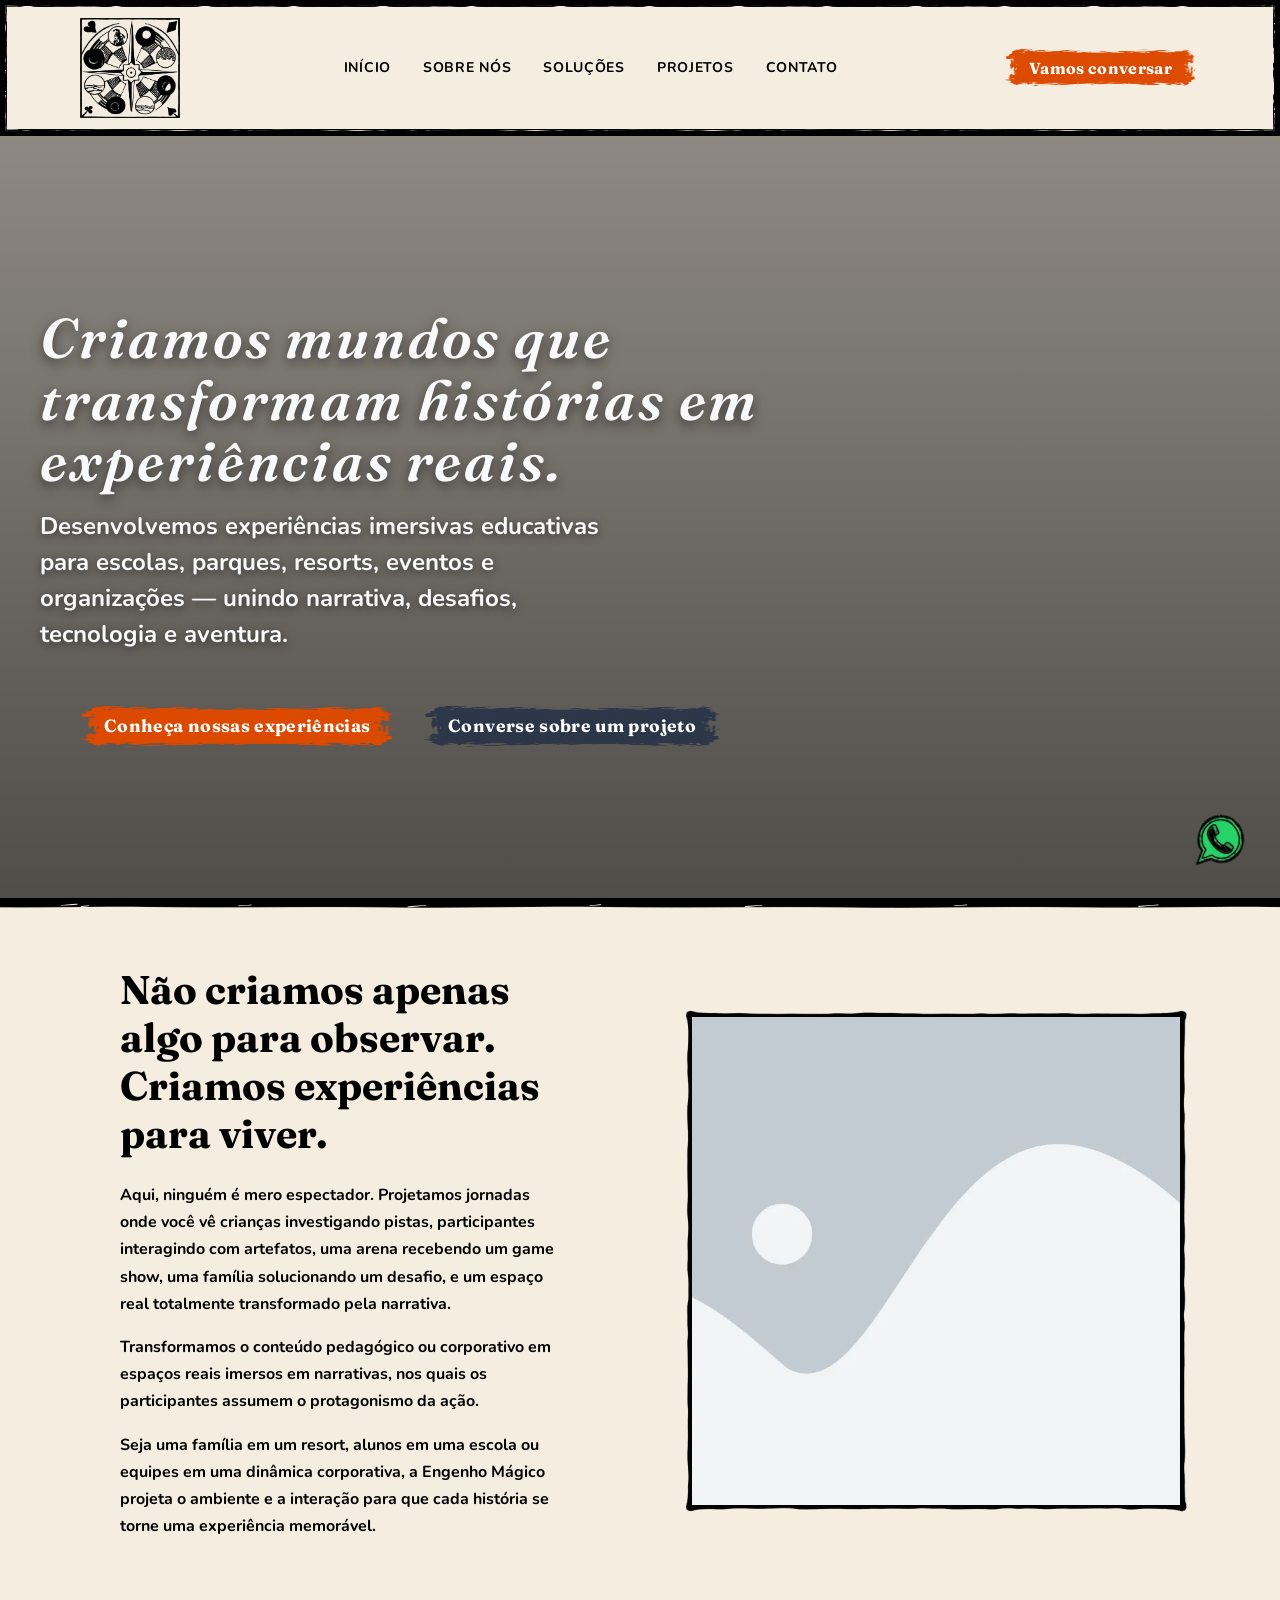
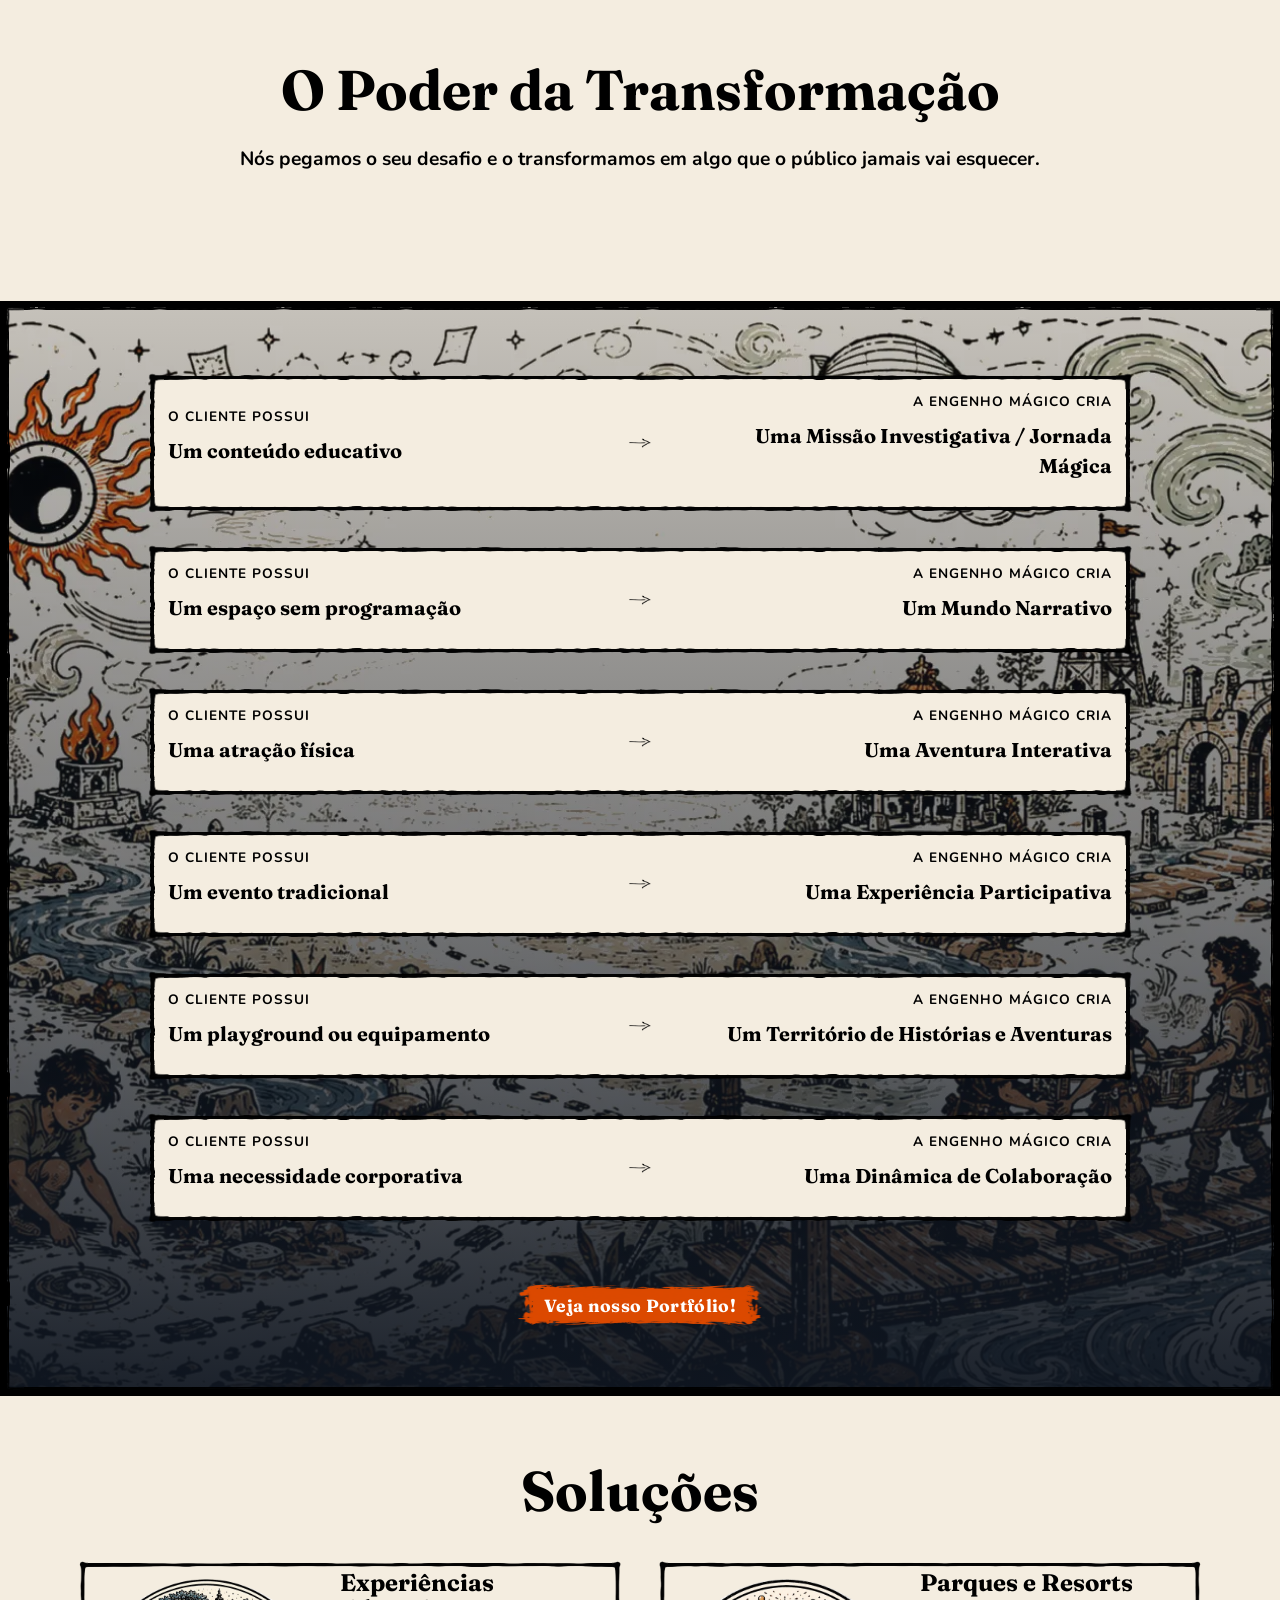
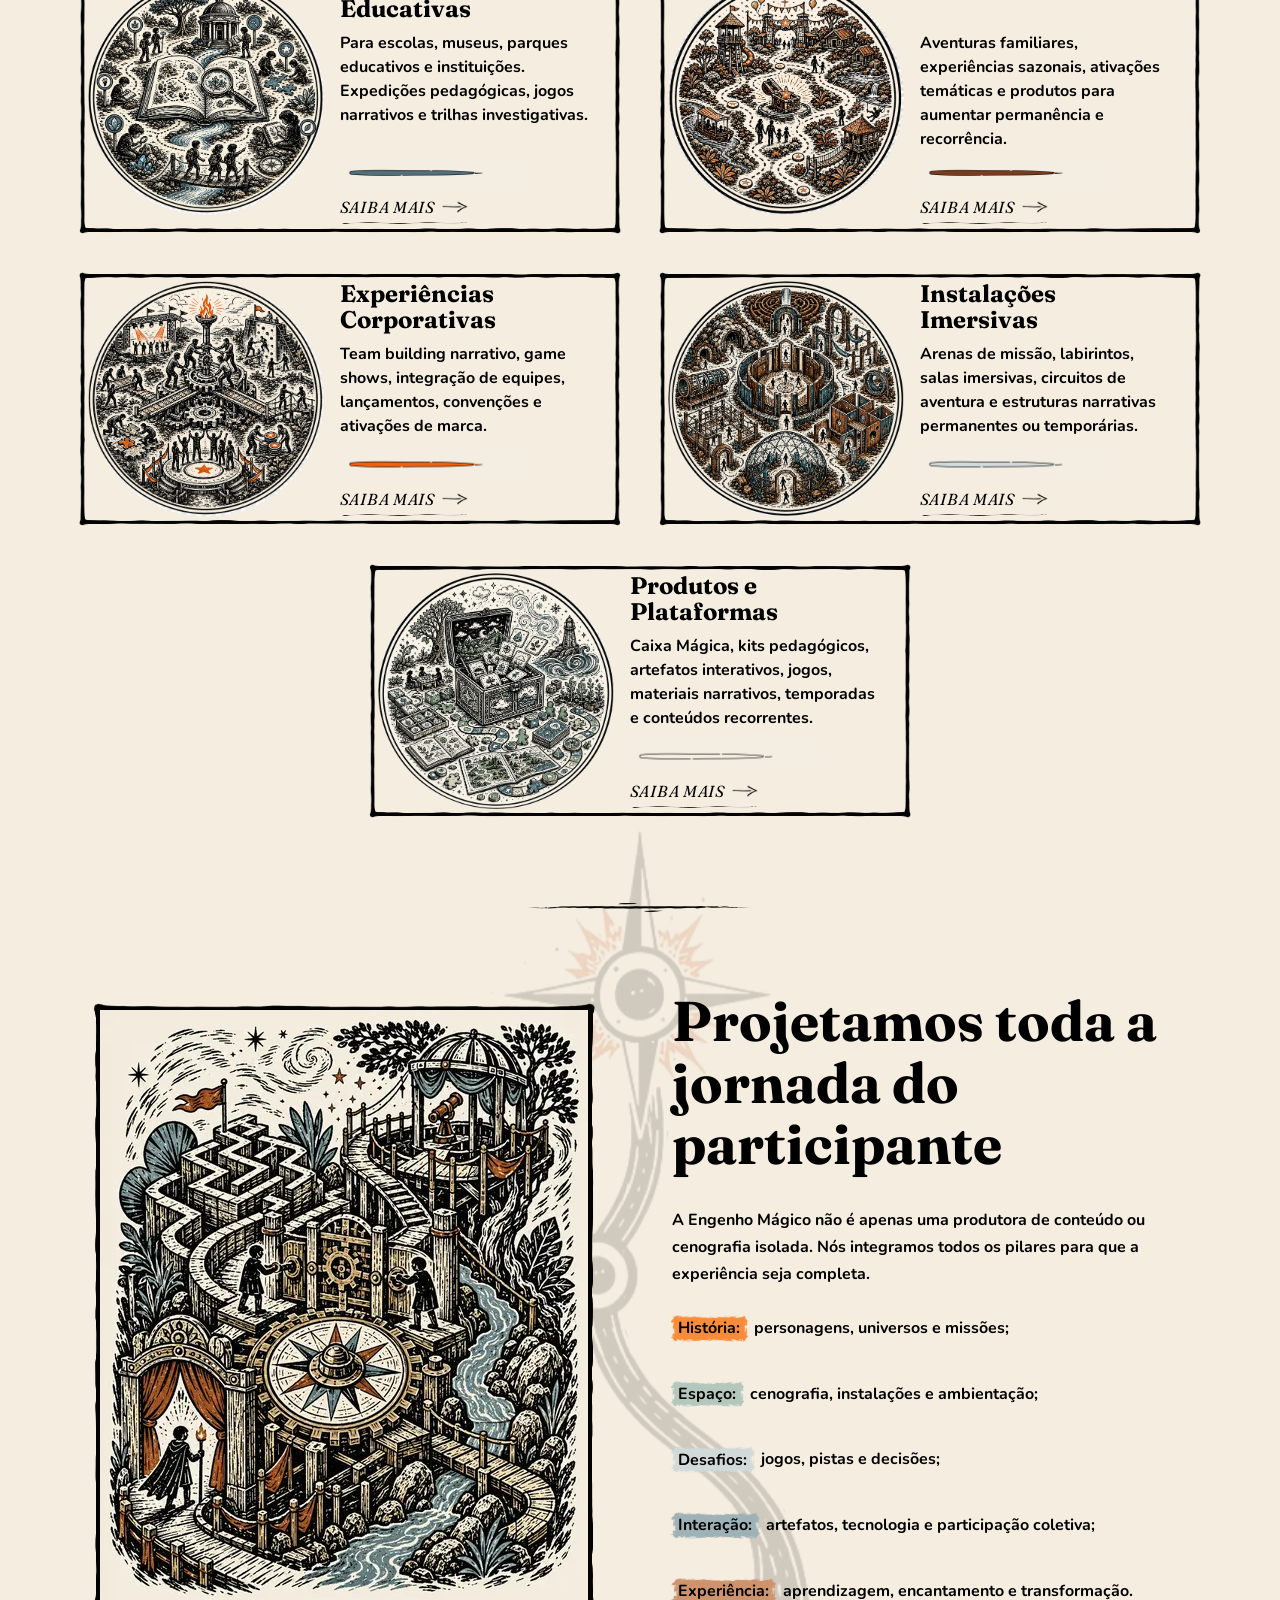
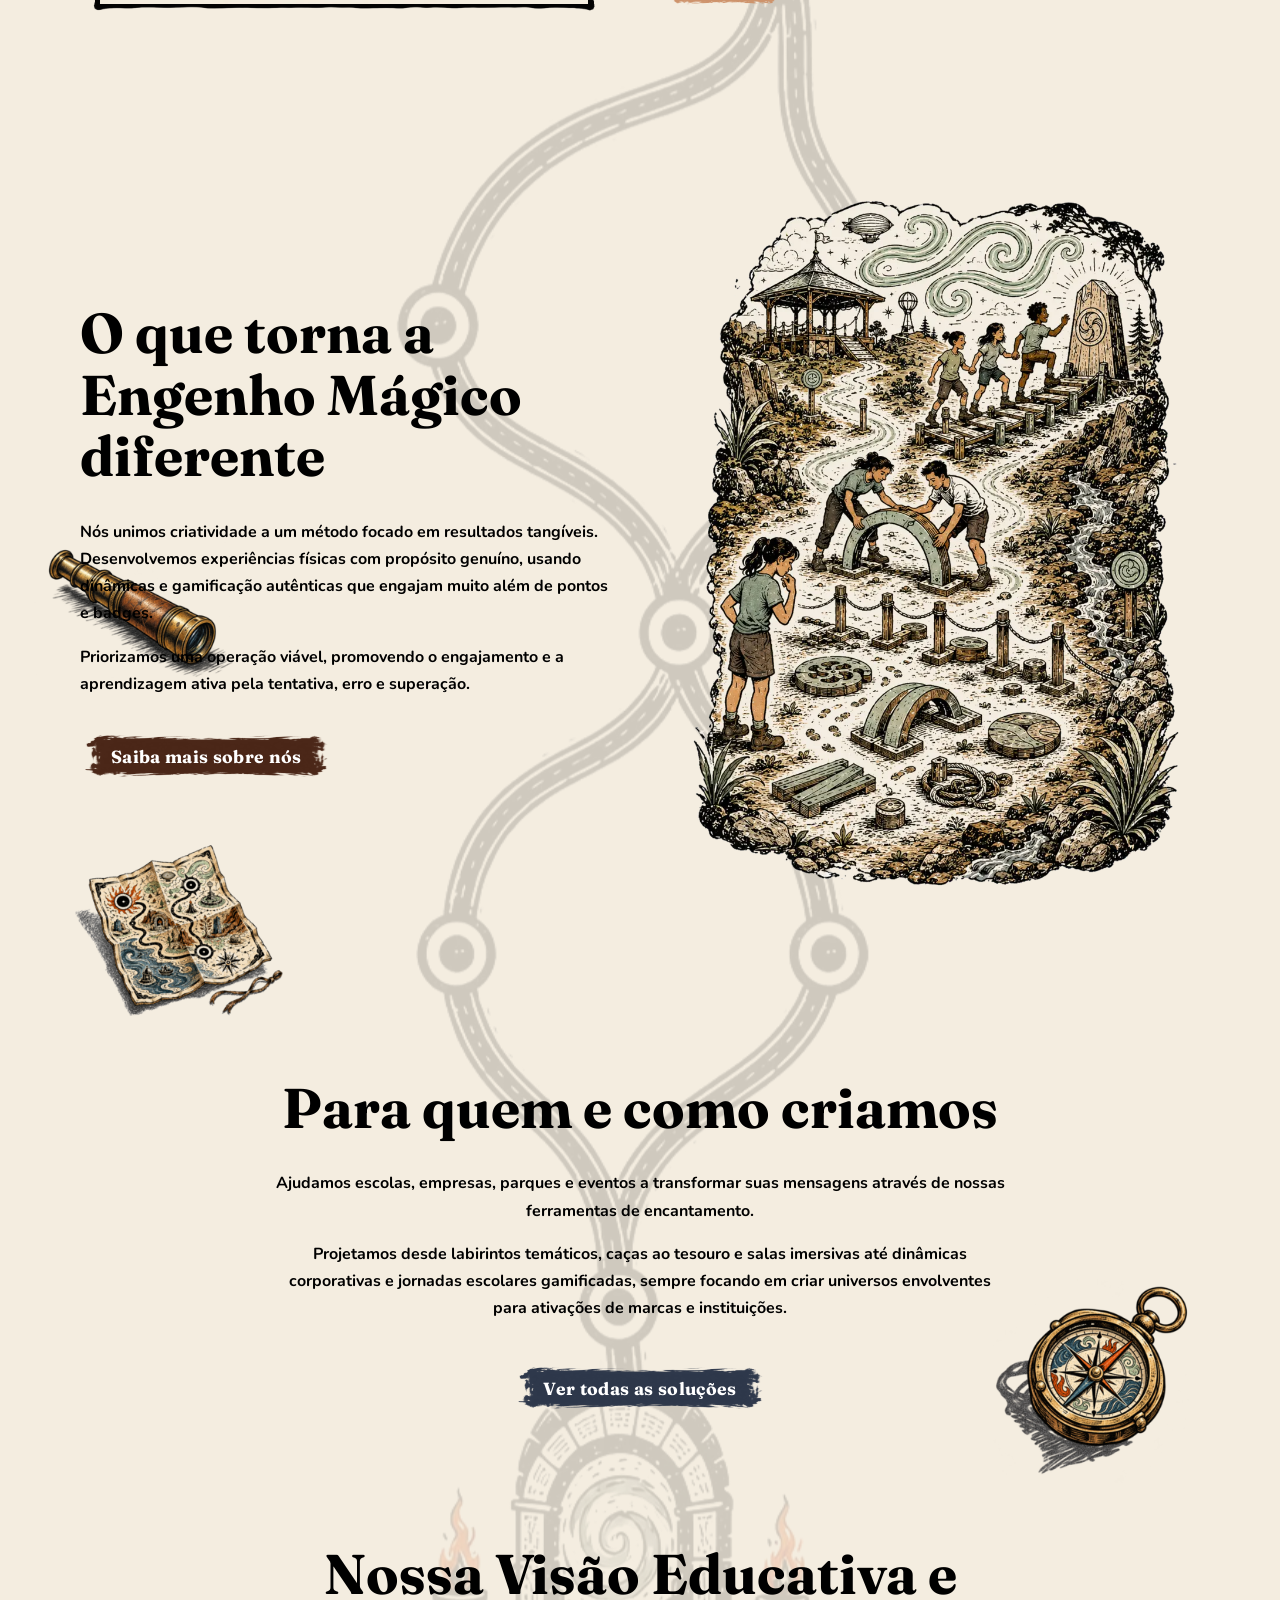
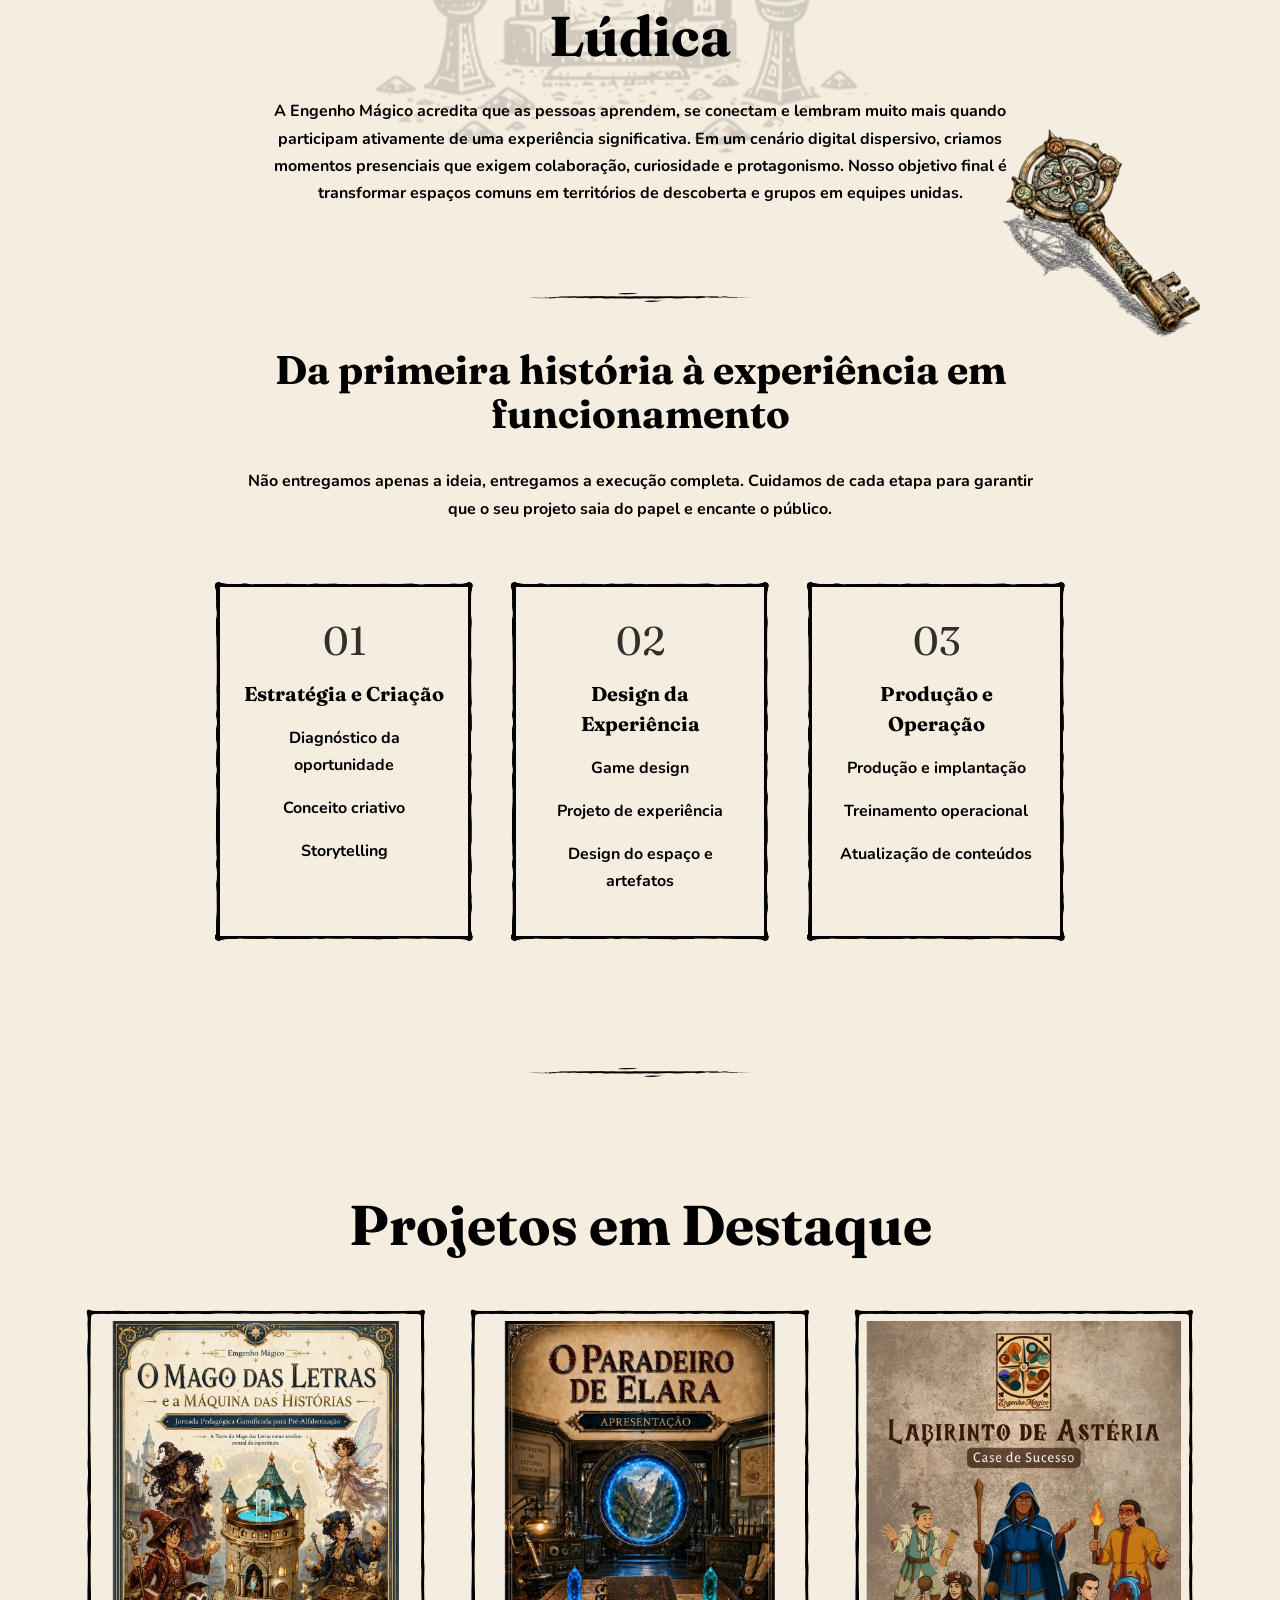
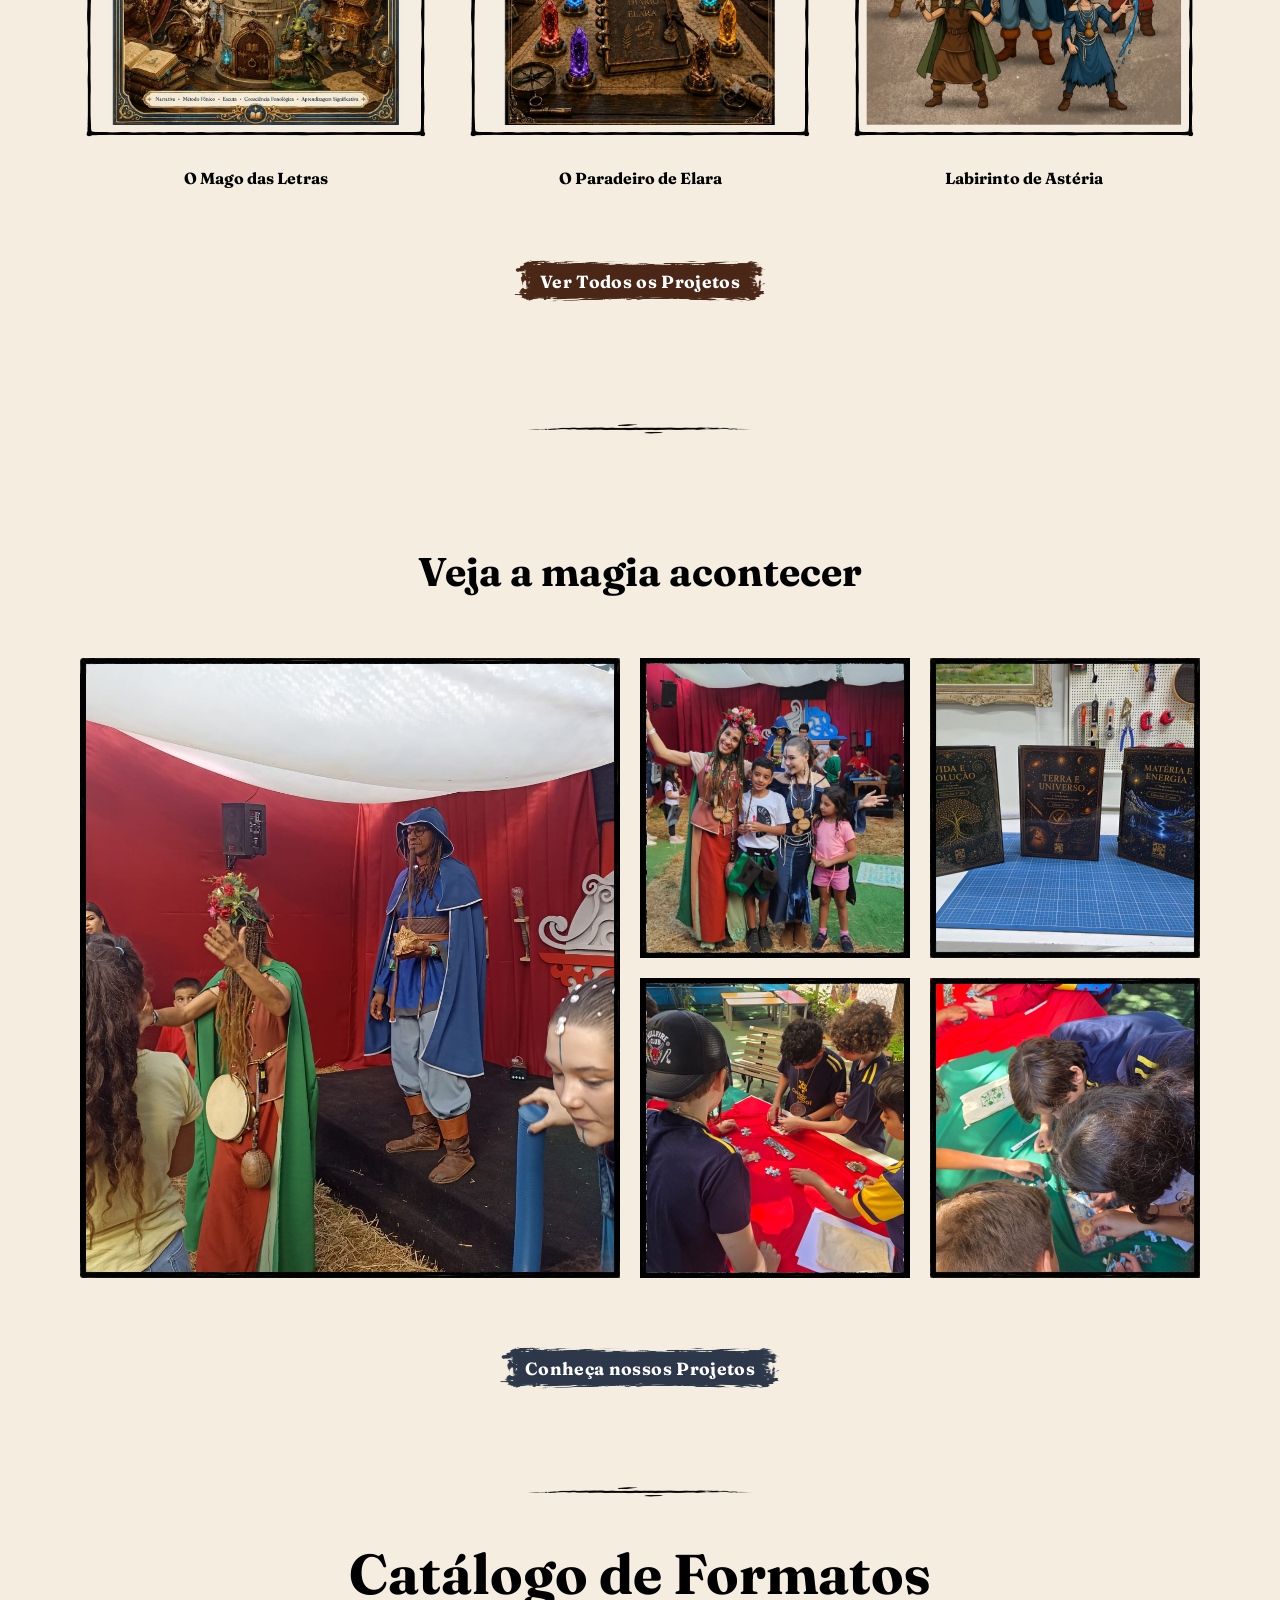
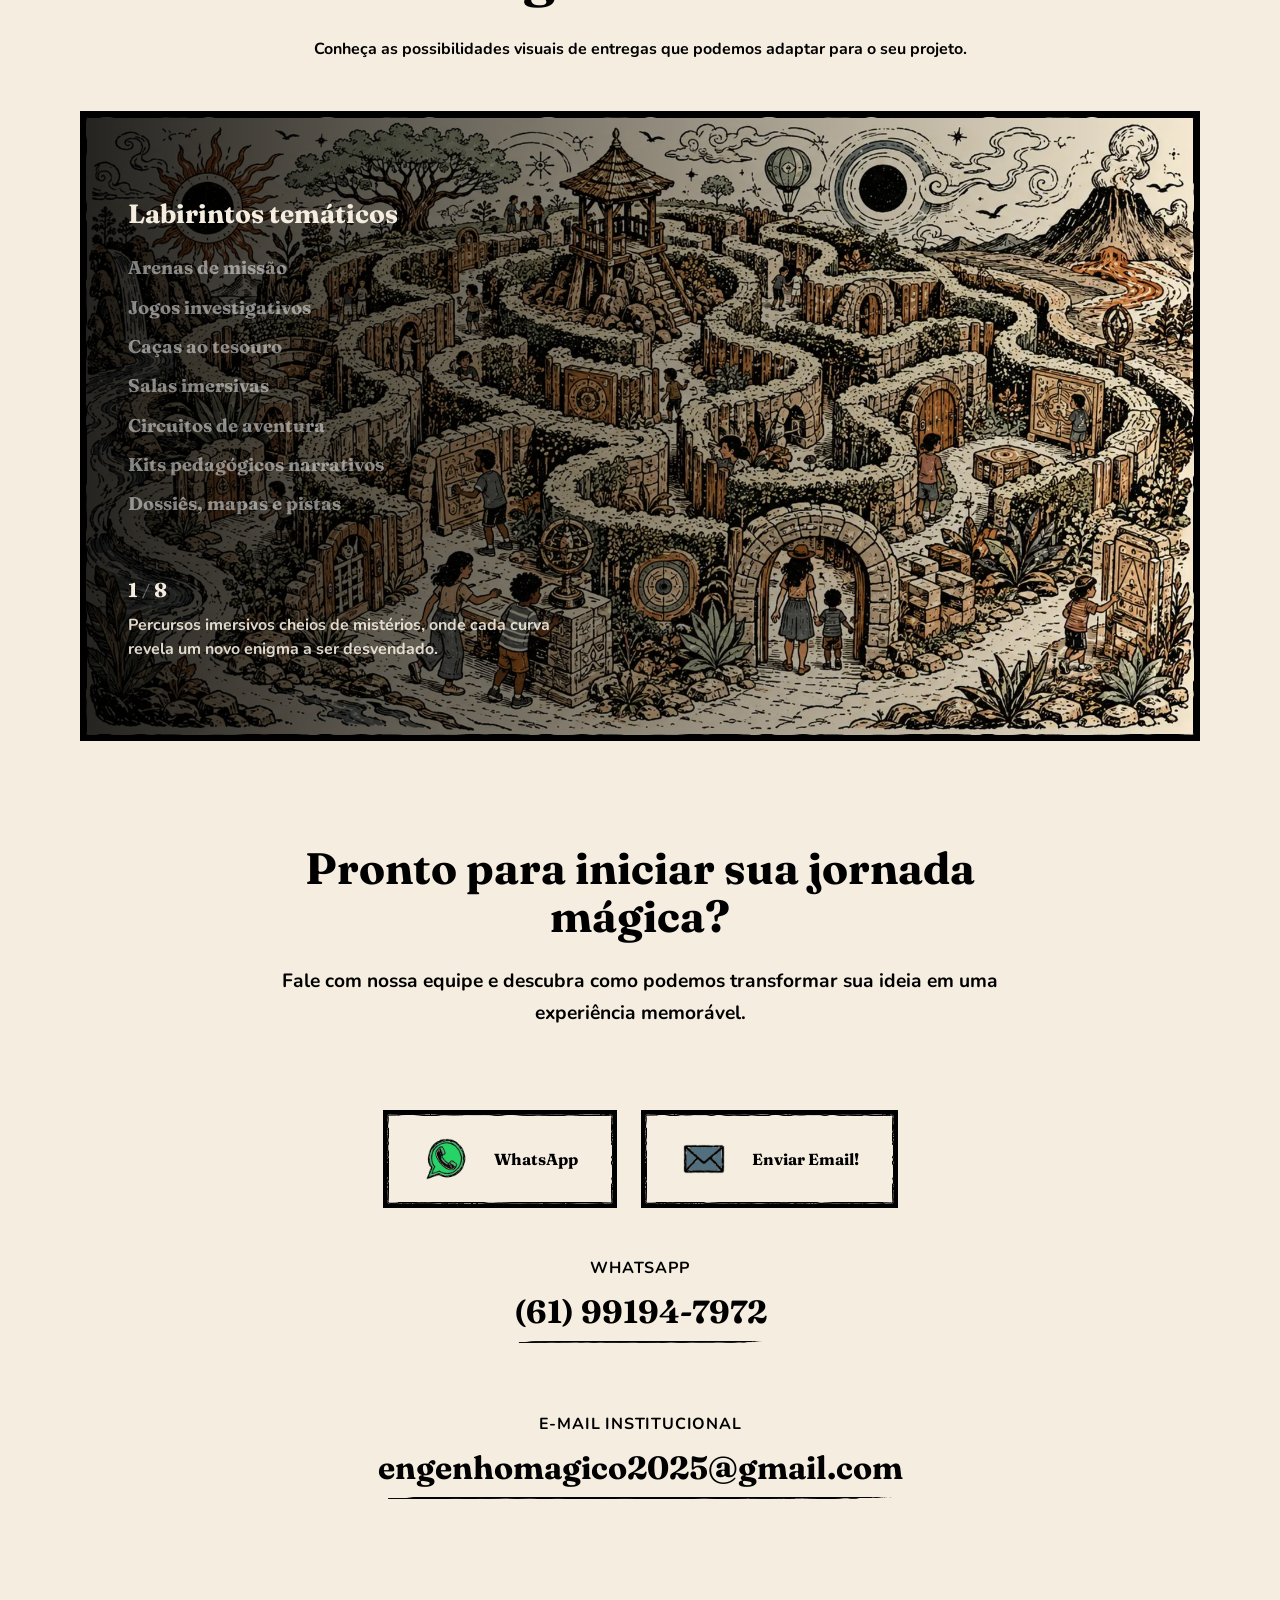
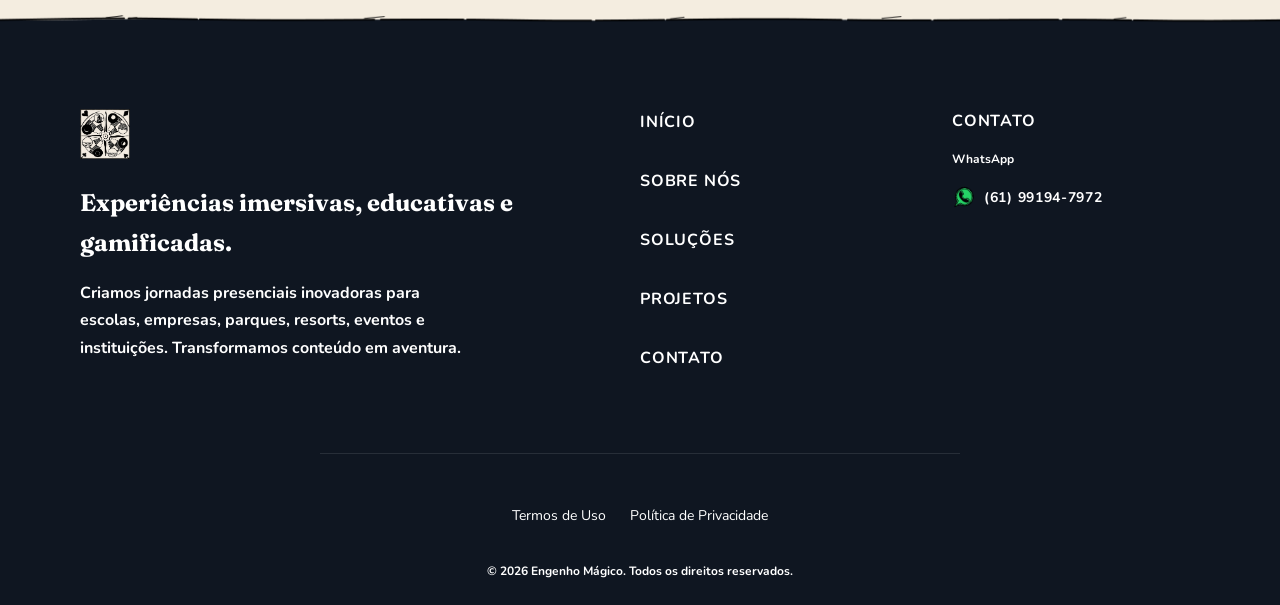
==== commit f5c1c795: "Last" ====
--- a/index.html
+++ b/index.html
@@ -459,6 +459,7 @@
         </section>
 
         <!-- Destaques Projetos -->
+        <img src="src/assets/img/elements/section-div-line.webp" alt="" aria-hidden="true" class="section-divider" style="margin-top: 0; margin-bottom: 0;">
         <section class="projetos-grid-section" style="background-color: var(--color-bg-base); padding: var(--space-section) 0;">
             <div class="container">
                 <h2 class="projetos-grid__title" style="margin-bottom: var(--space-xl);">Projetos em Destaque</h2>
@@ -482,12 +483,12 @@
                         </div>
                     </a>
                     
-                    <a href="projeto.html?id=arena-viva" class="projeto-card">
+                    <a href="projeto.html?id=labirinto-asteria" class="projeto-card">
                         <div class="projeto-card__image-wrapper" style="border: 18px solid transparent; border-image-source: url('src/assets/img/elements/border-img-2.webp'); border-image-slice: 110; border-image-width: 18px;">
-                            <img src="src/assets/portifolio/projetos/projeto_arena-imersiva/capa.webp" alt="Arena Viva" class="projeto-card__image">
+                            <img src="src/assets/portifolio/projetos/projeto_catlogo-labirintoo-de-astria/capa.webp" alt="Labirinto de Astéria" class="projeto-card__image">
                         </div>
                         <div class="projeto-card__title-wrapper">
-                            <h2 class="projeto-card__title">Arena Viva</h2>
+                            <h2 class="projeto-card__title">Labirinto de Astéria</h2>
                         </div>
                     </a>
 
@@ -502,6 +503,7 @@
         </section>
 
         <!-- Pequena galeria Home -->
+        <img src="src/assets/img/elements/section-div-line.webp" alt="" aria-hidden="true" class="section-divider" style="margin-top: 0; margin-bottom: 0;">
         <section class="home-gallery" style="padding: var(--space-section) 0; background: var(--cor-branca);">
             <div class="container" style="text-align: center;">
                 <h2 style="font-size: 2.5rem; color: var(--cor-primaria); margin-bottom: 1rem;">Veja a magia acontecer
--- a/src/css/style.css
+++ b/src/css/style.css
@@ -122,9 +122,7 @@
   --transition-slow: 0.7s cubic-bezier(0.16, 1, 0.3, 1);
 }
 
-/* ==========================================================================
-   RESET & GLOBAL STYLES
-   ========================================================================== */
+/* RESET & GLOBAL STYLES */
 
 *,
 *::before,
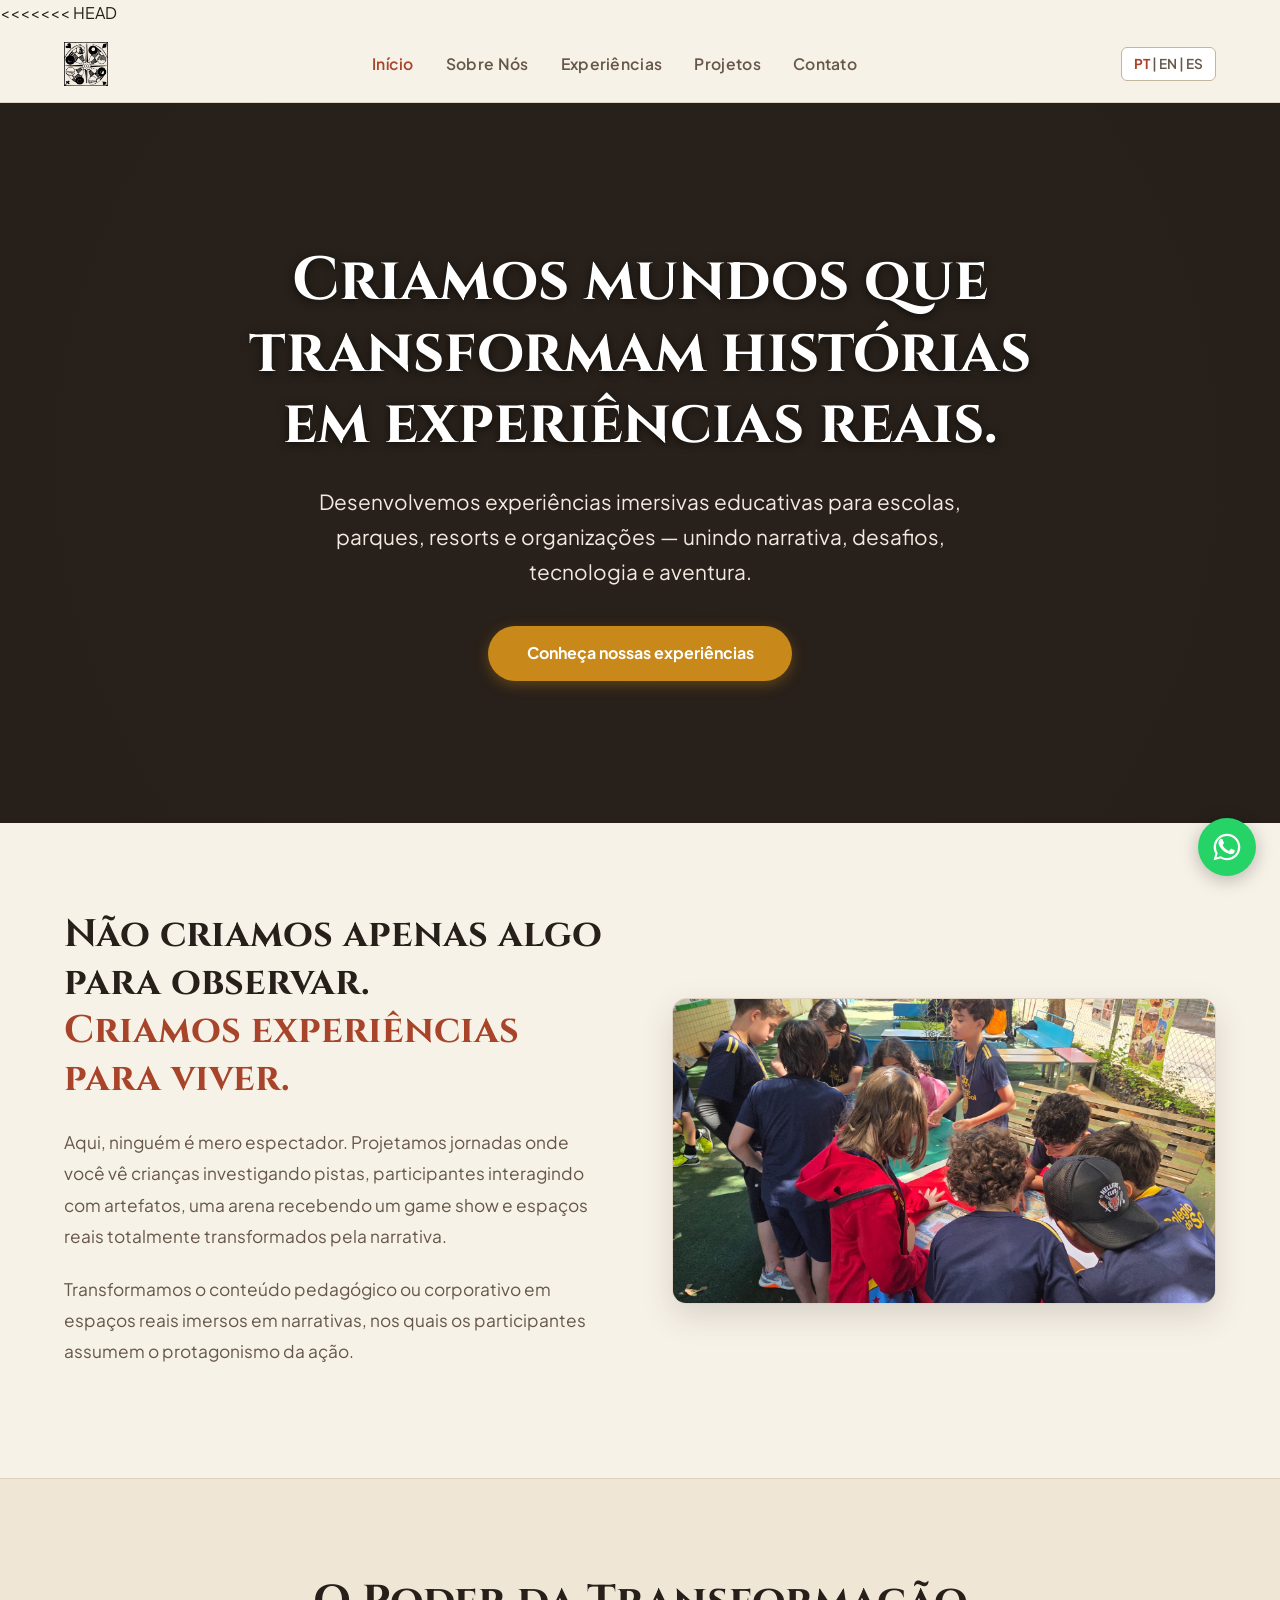
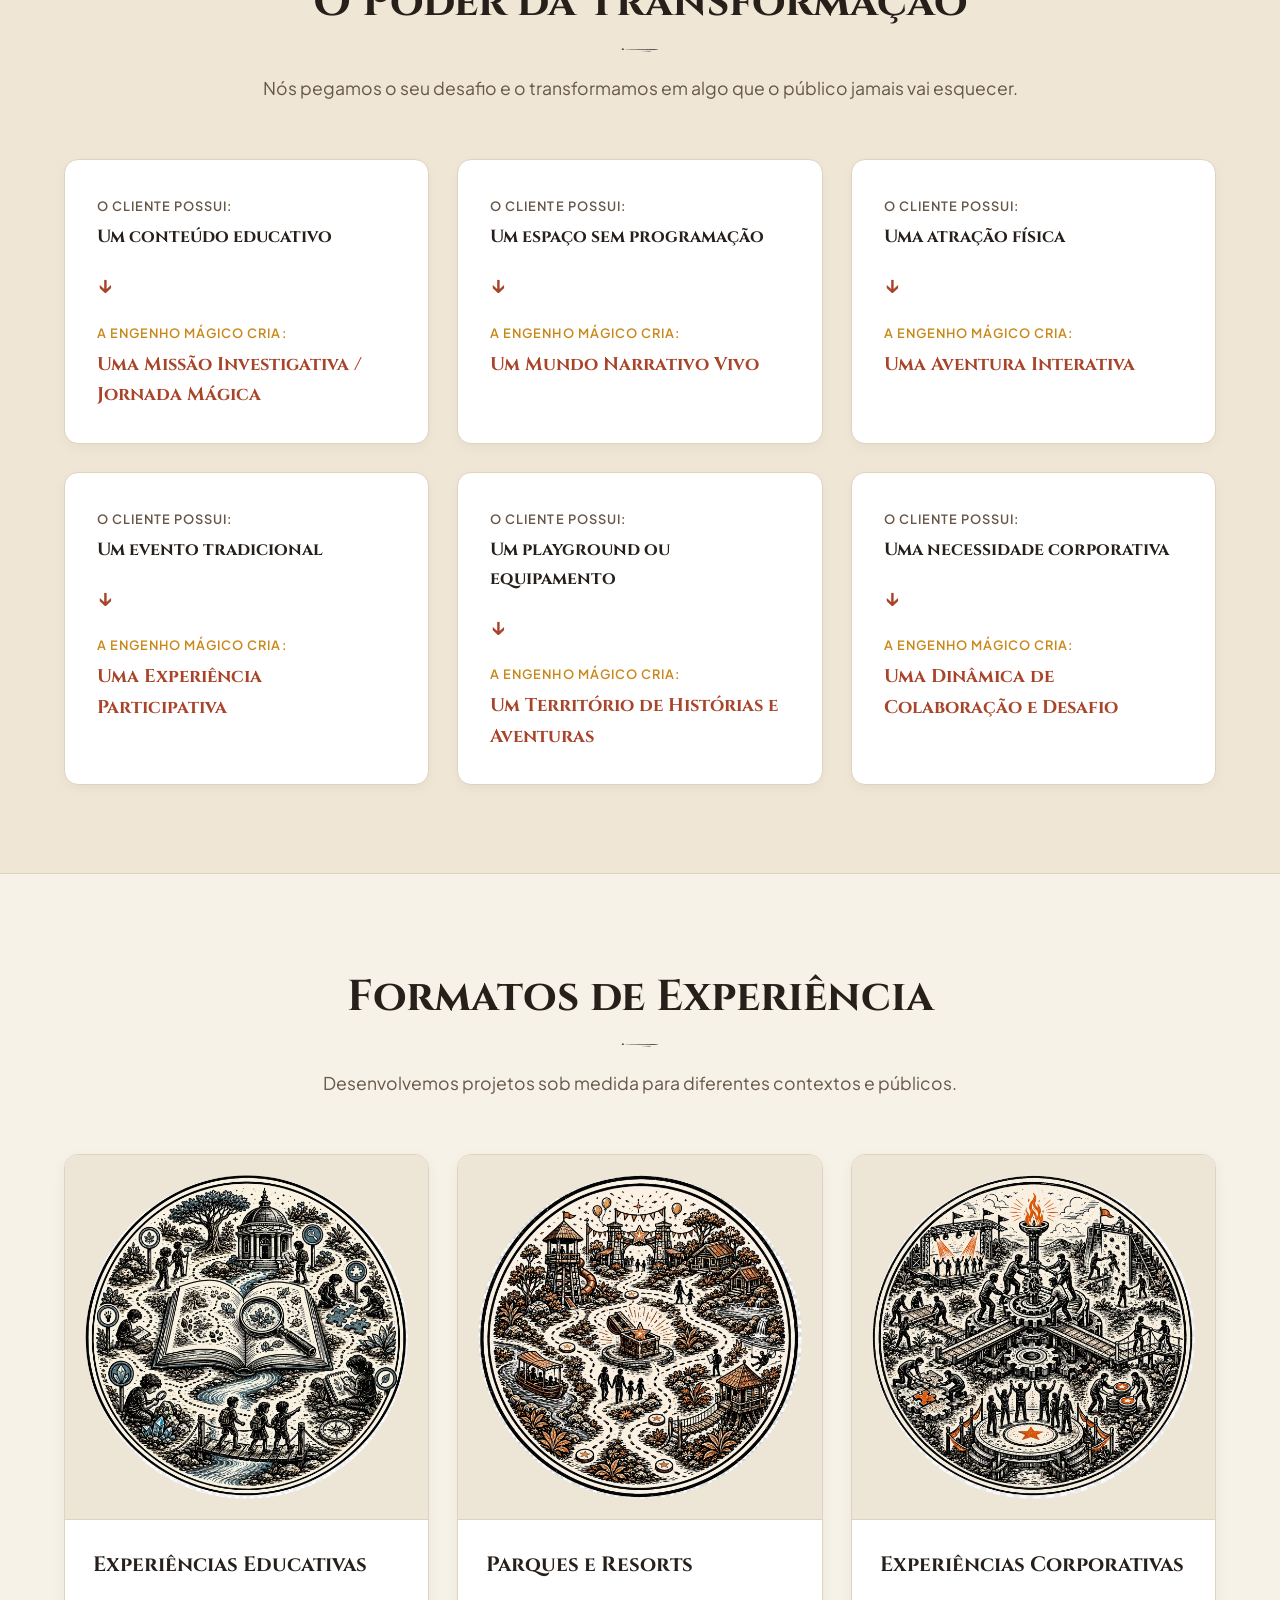
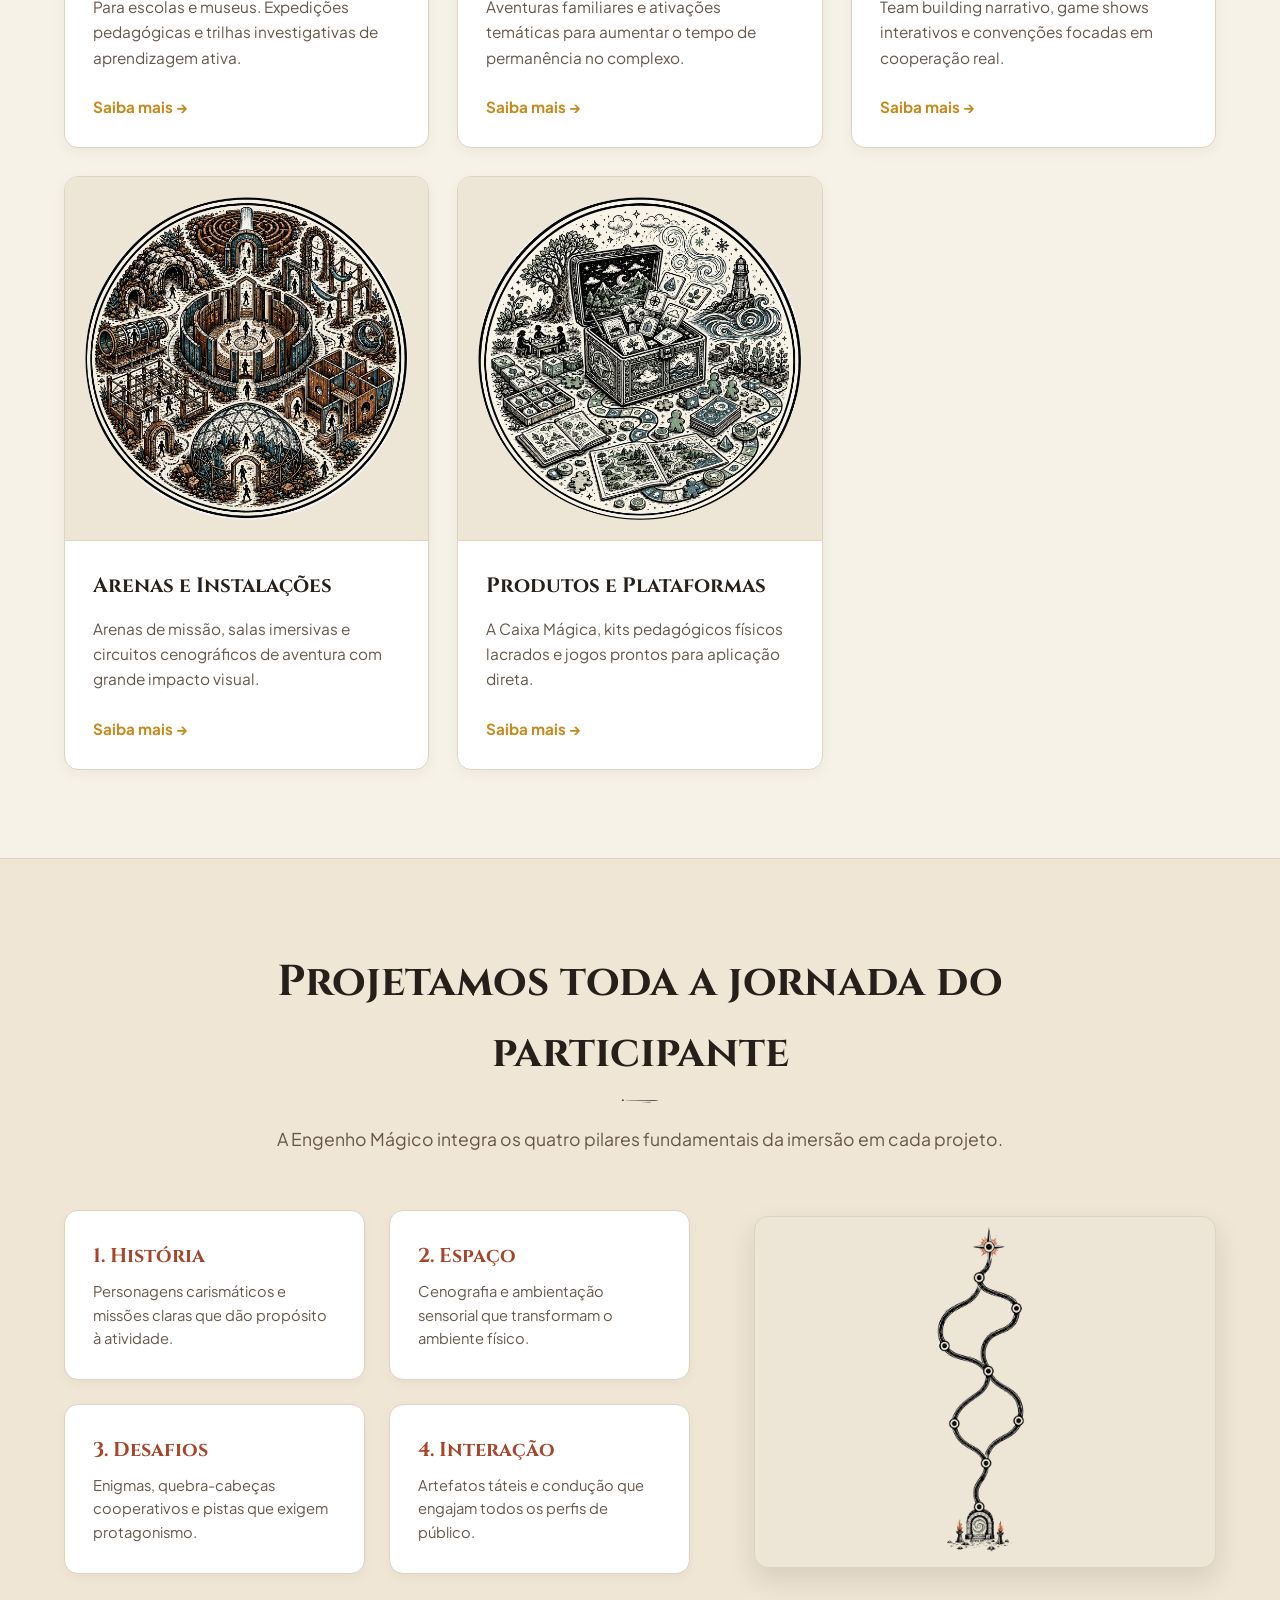
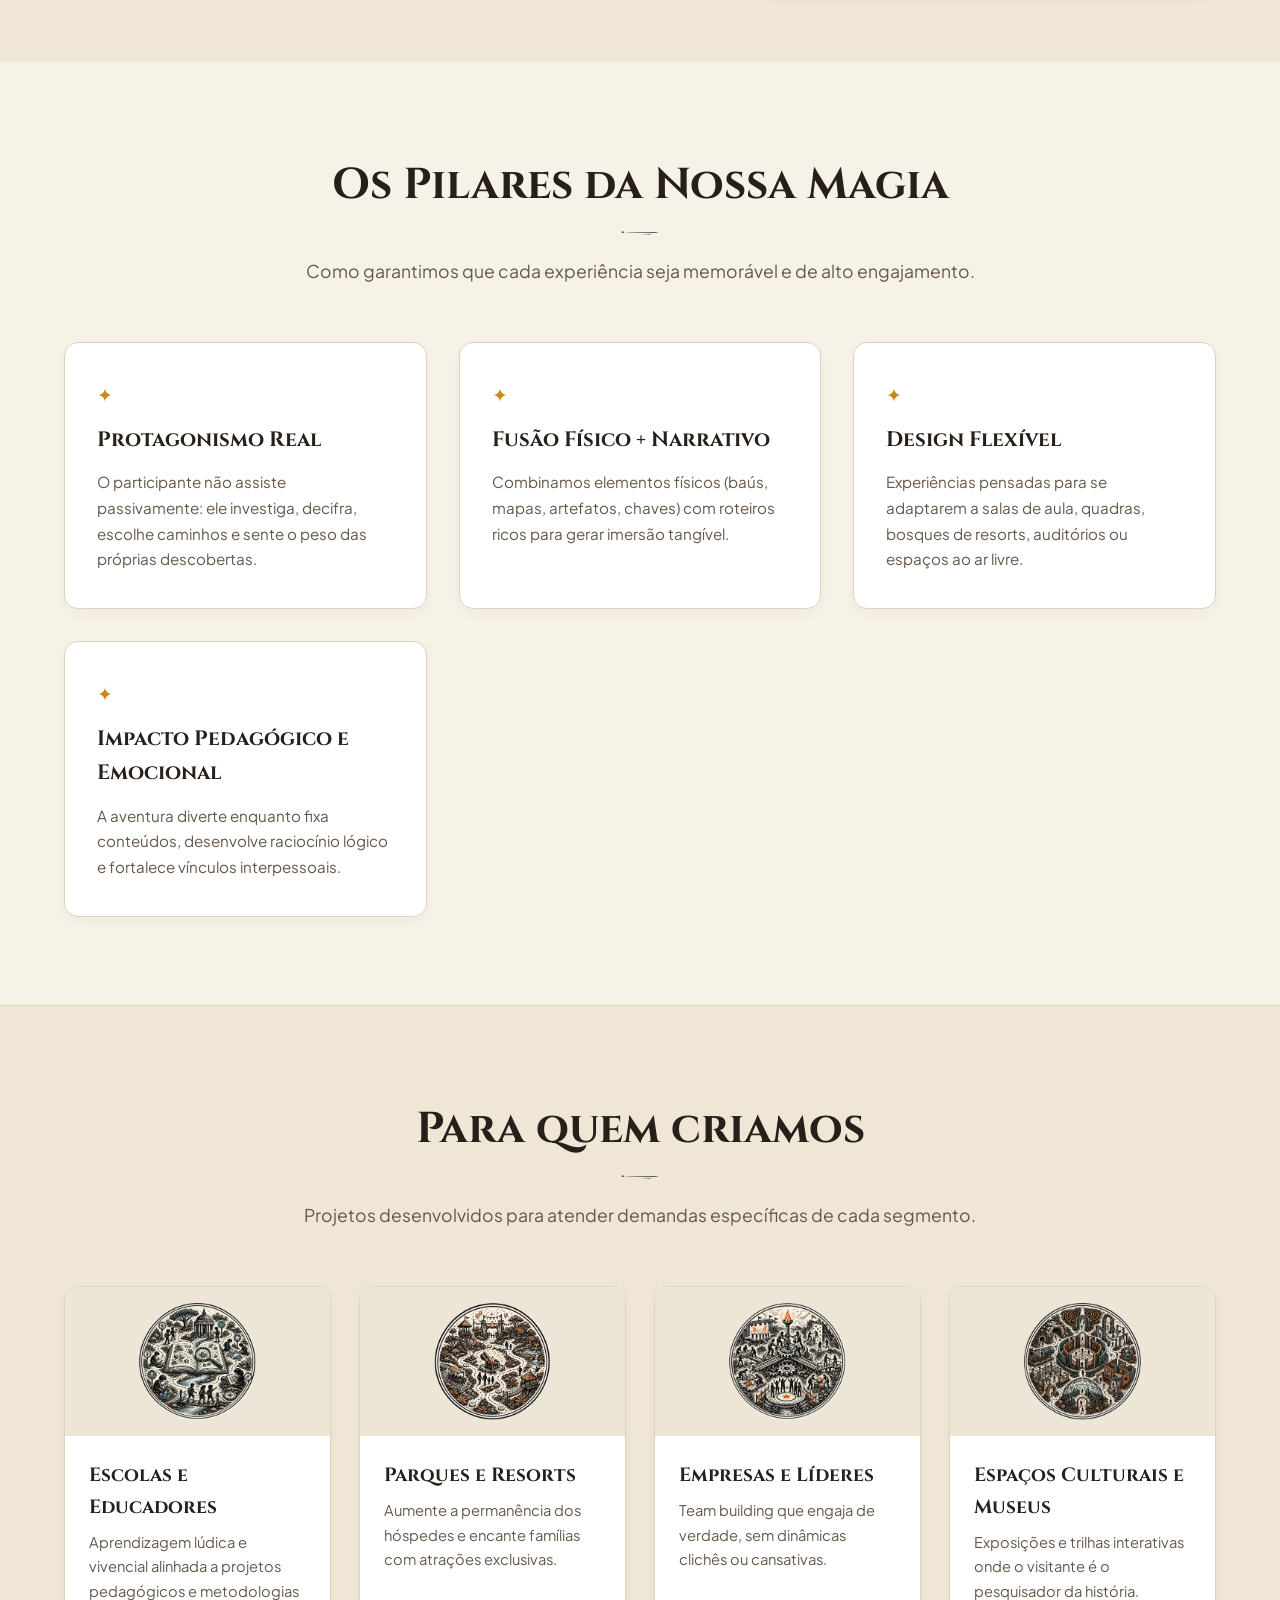
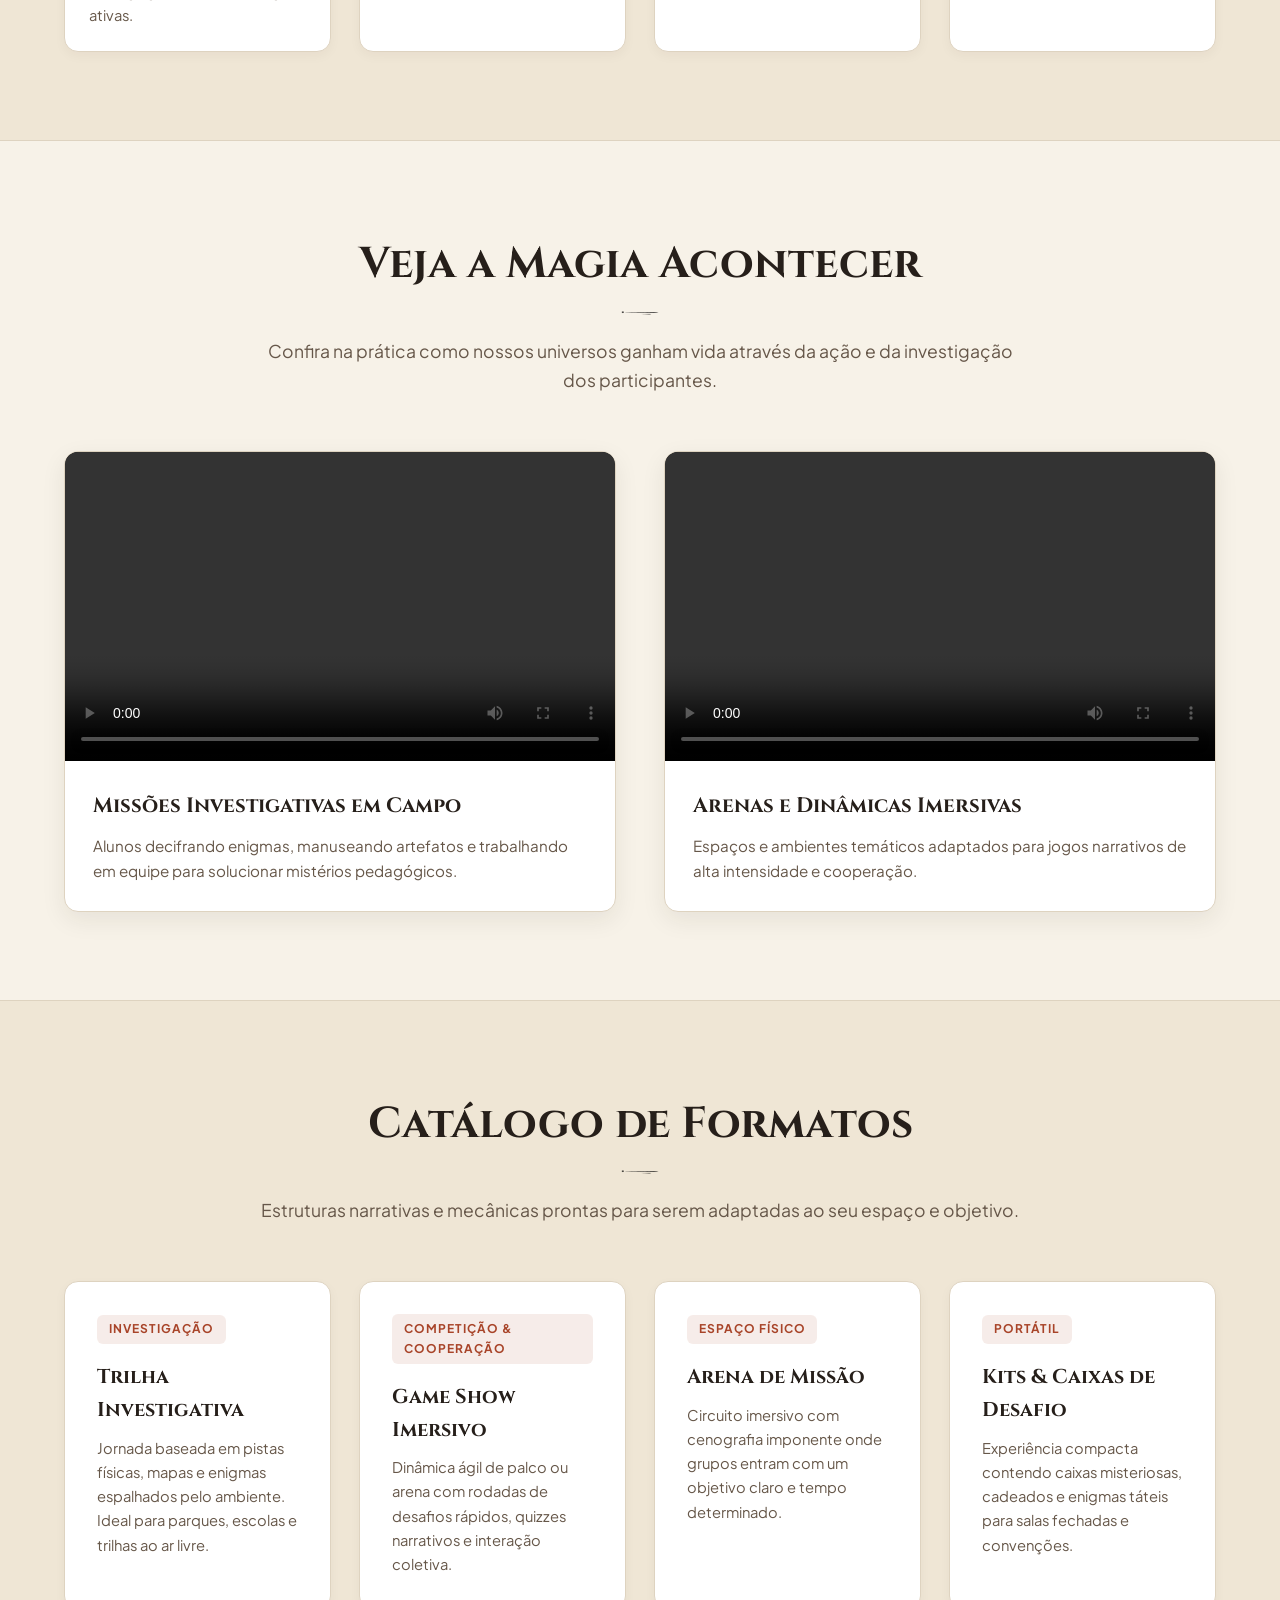
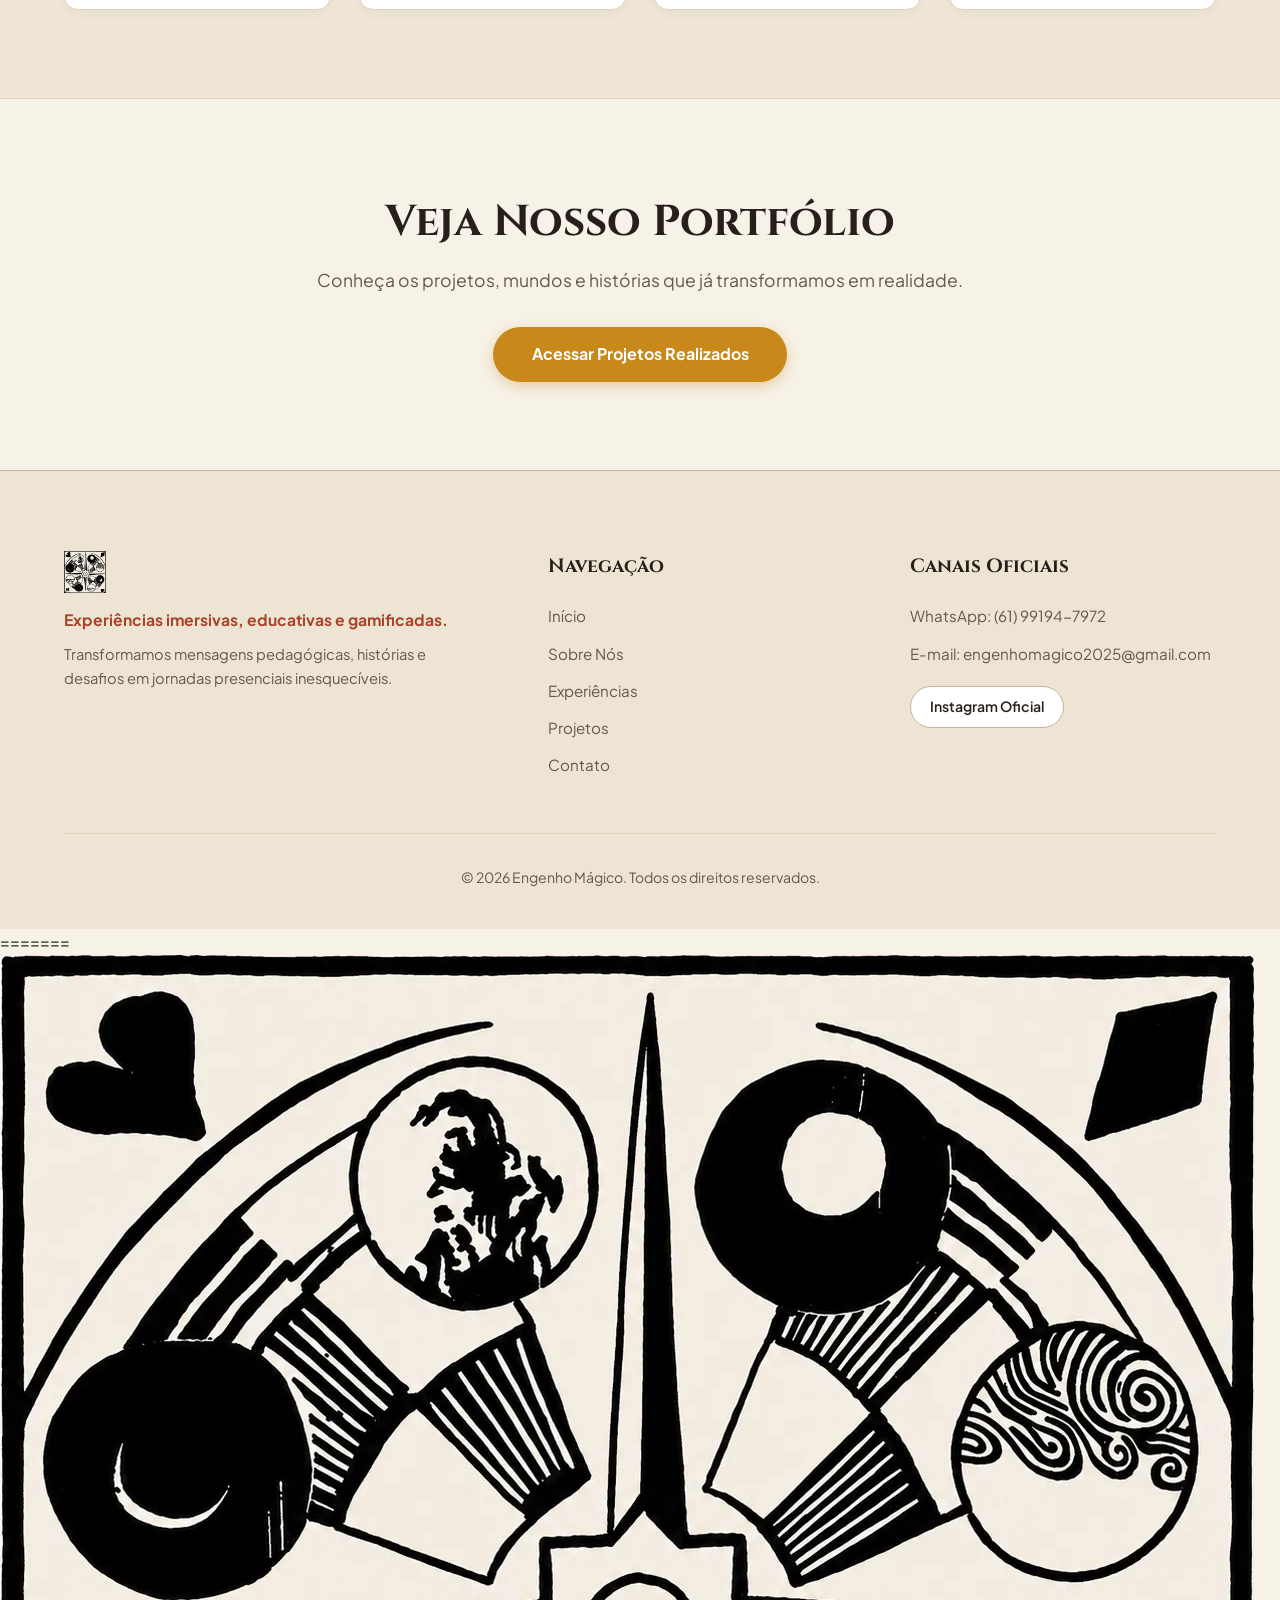
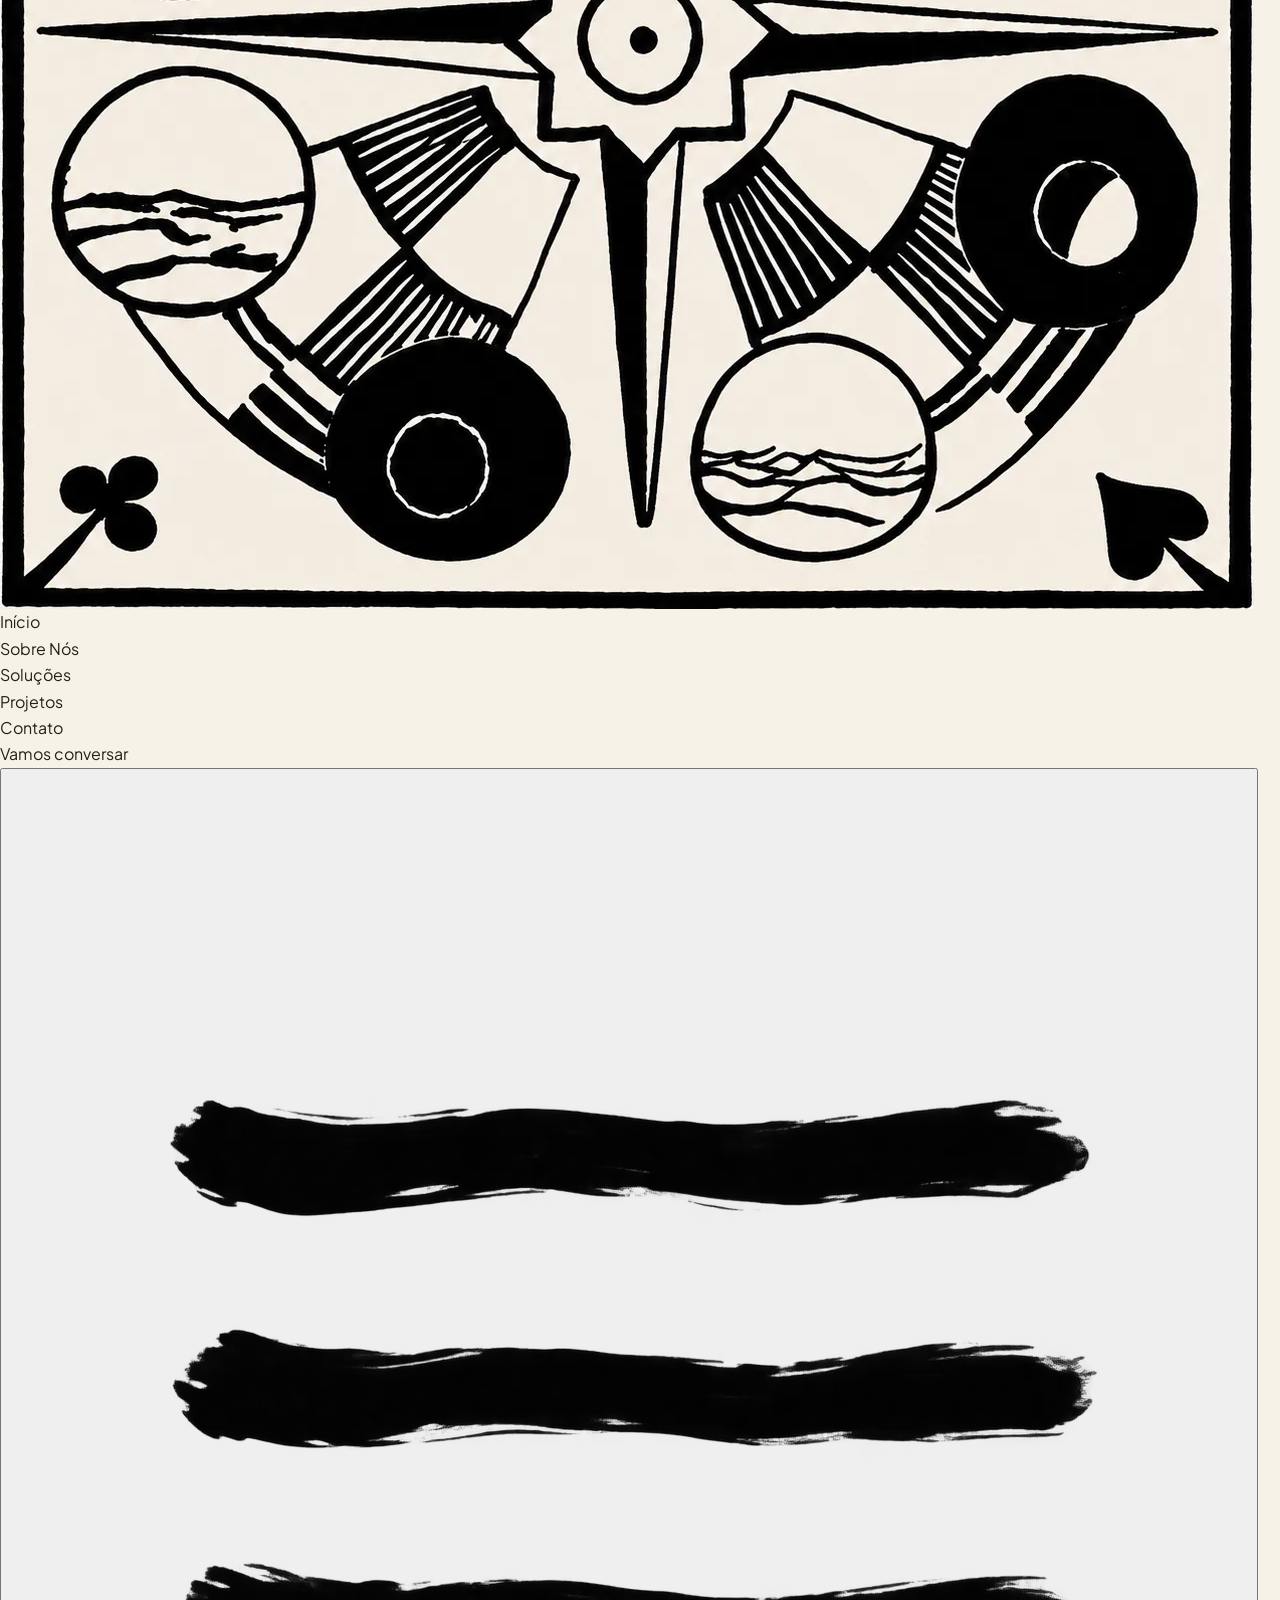
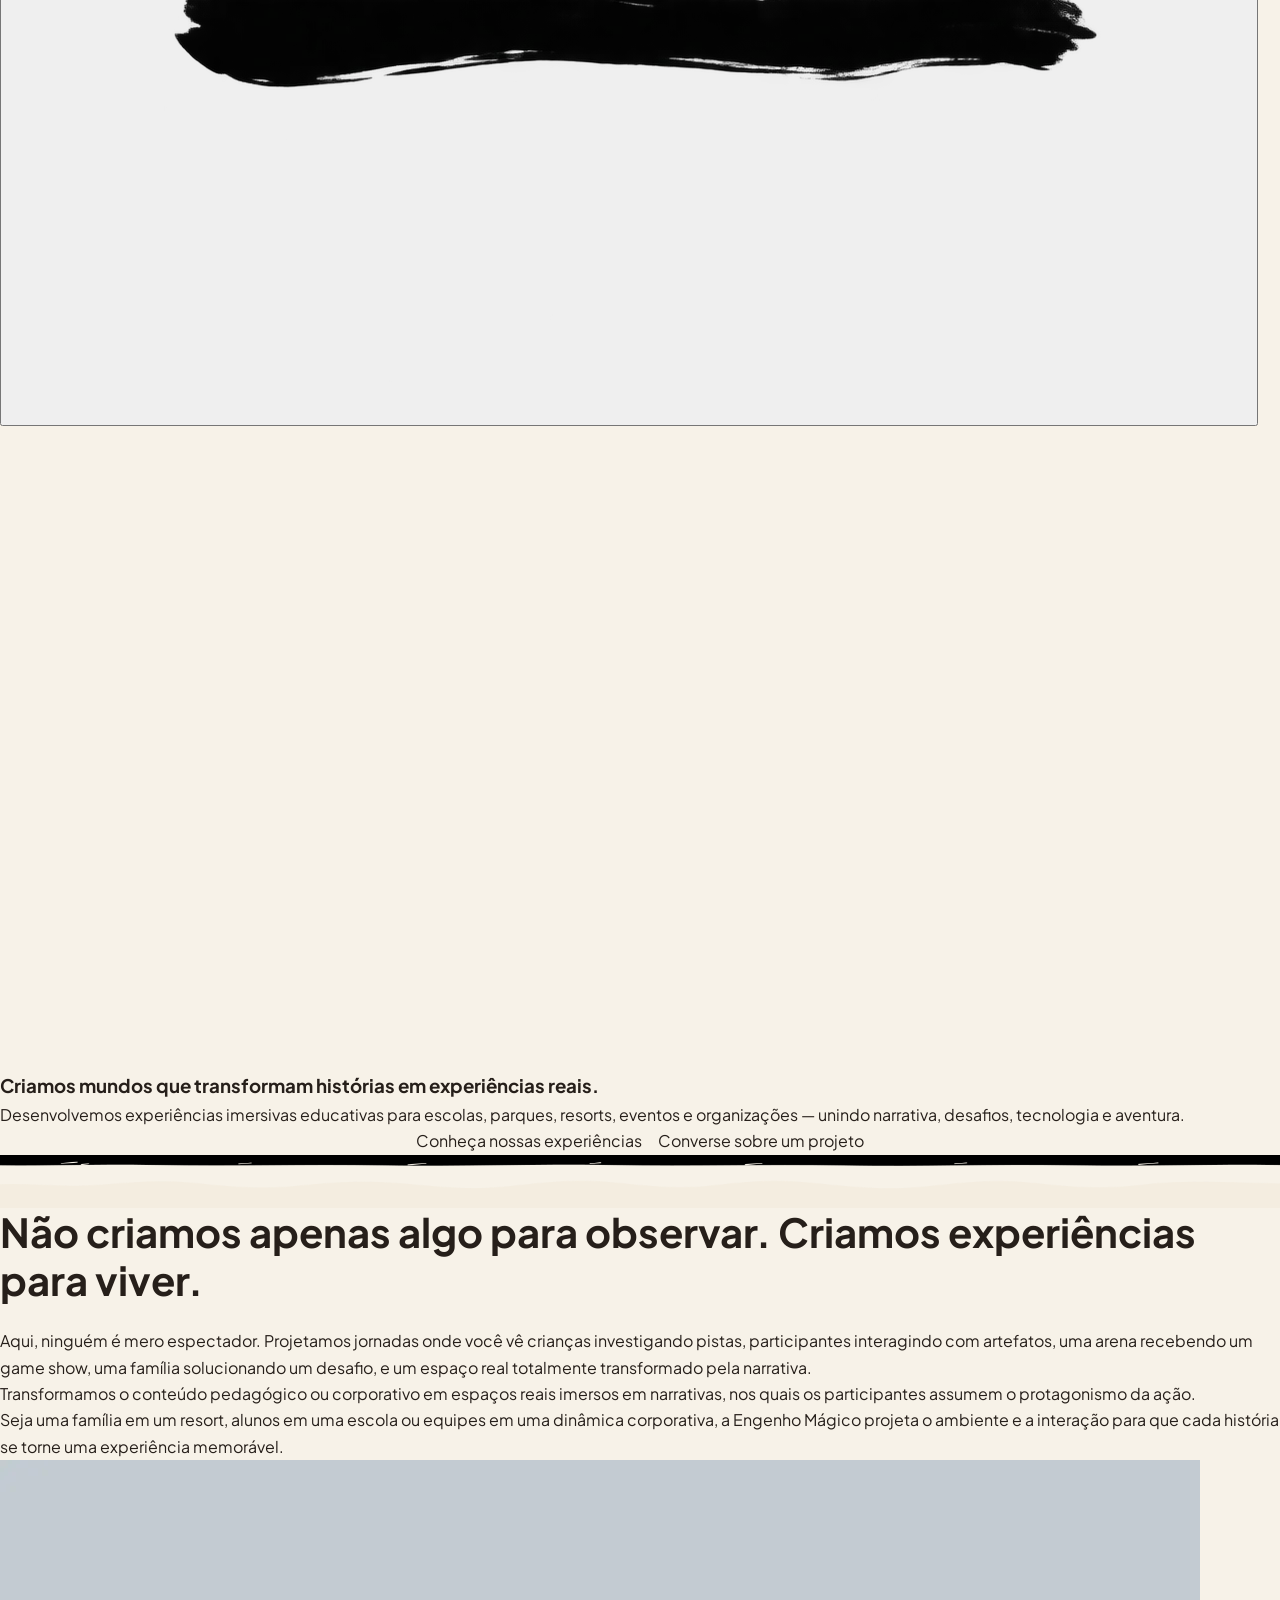
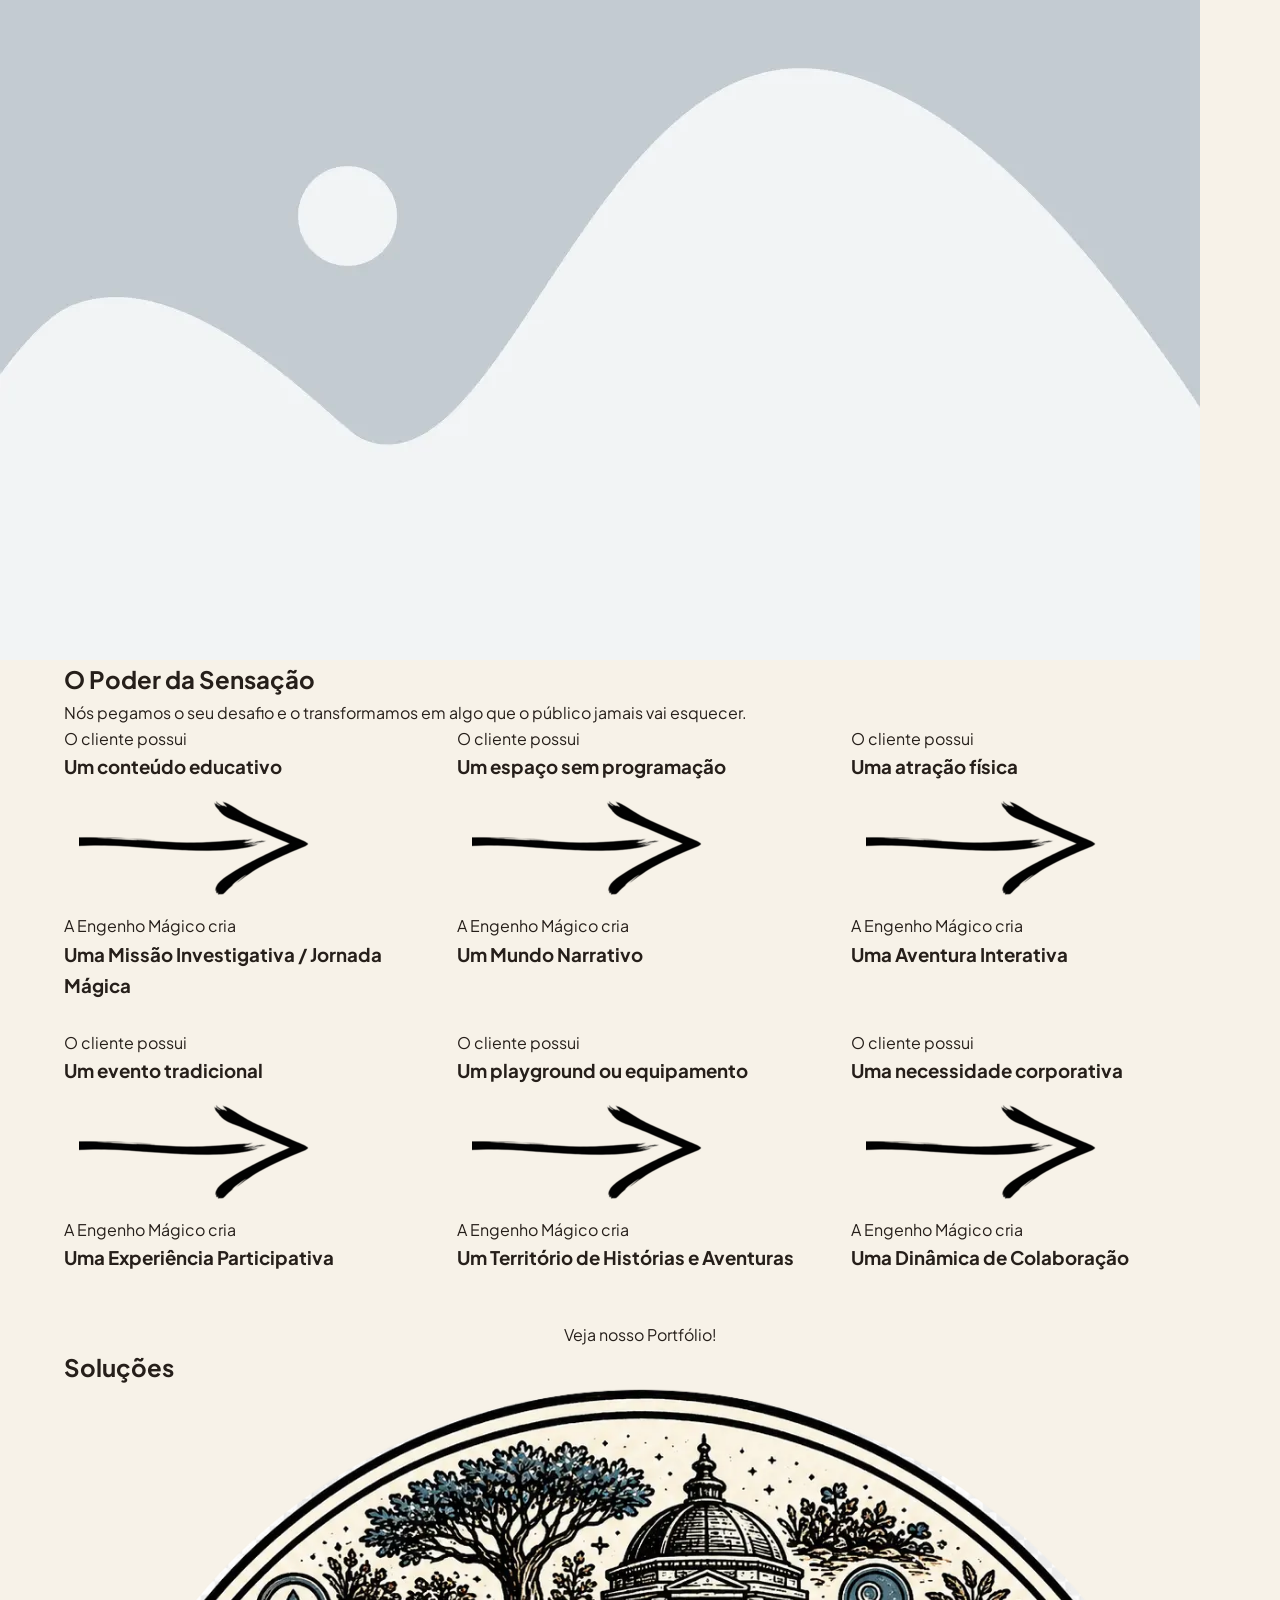
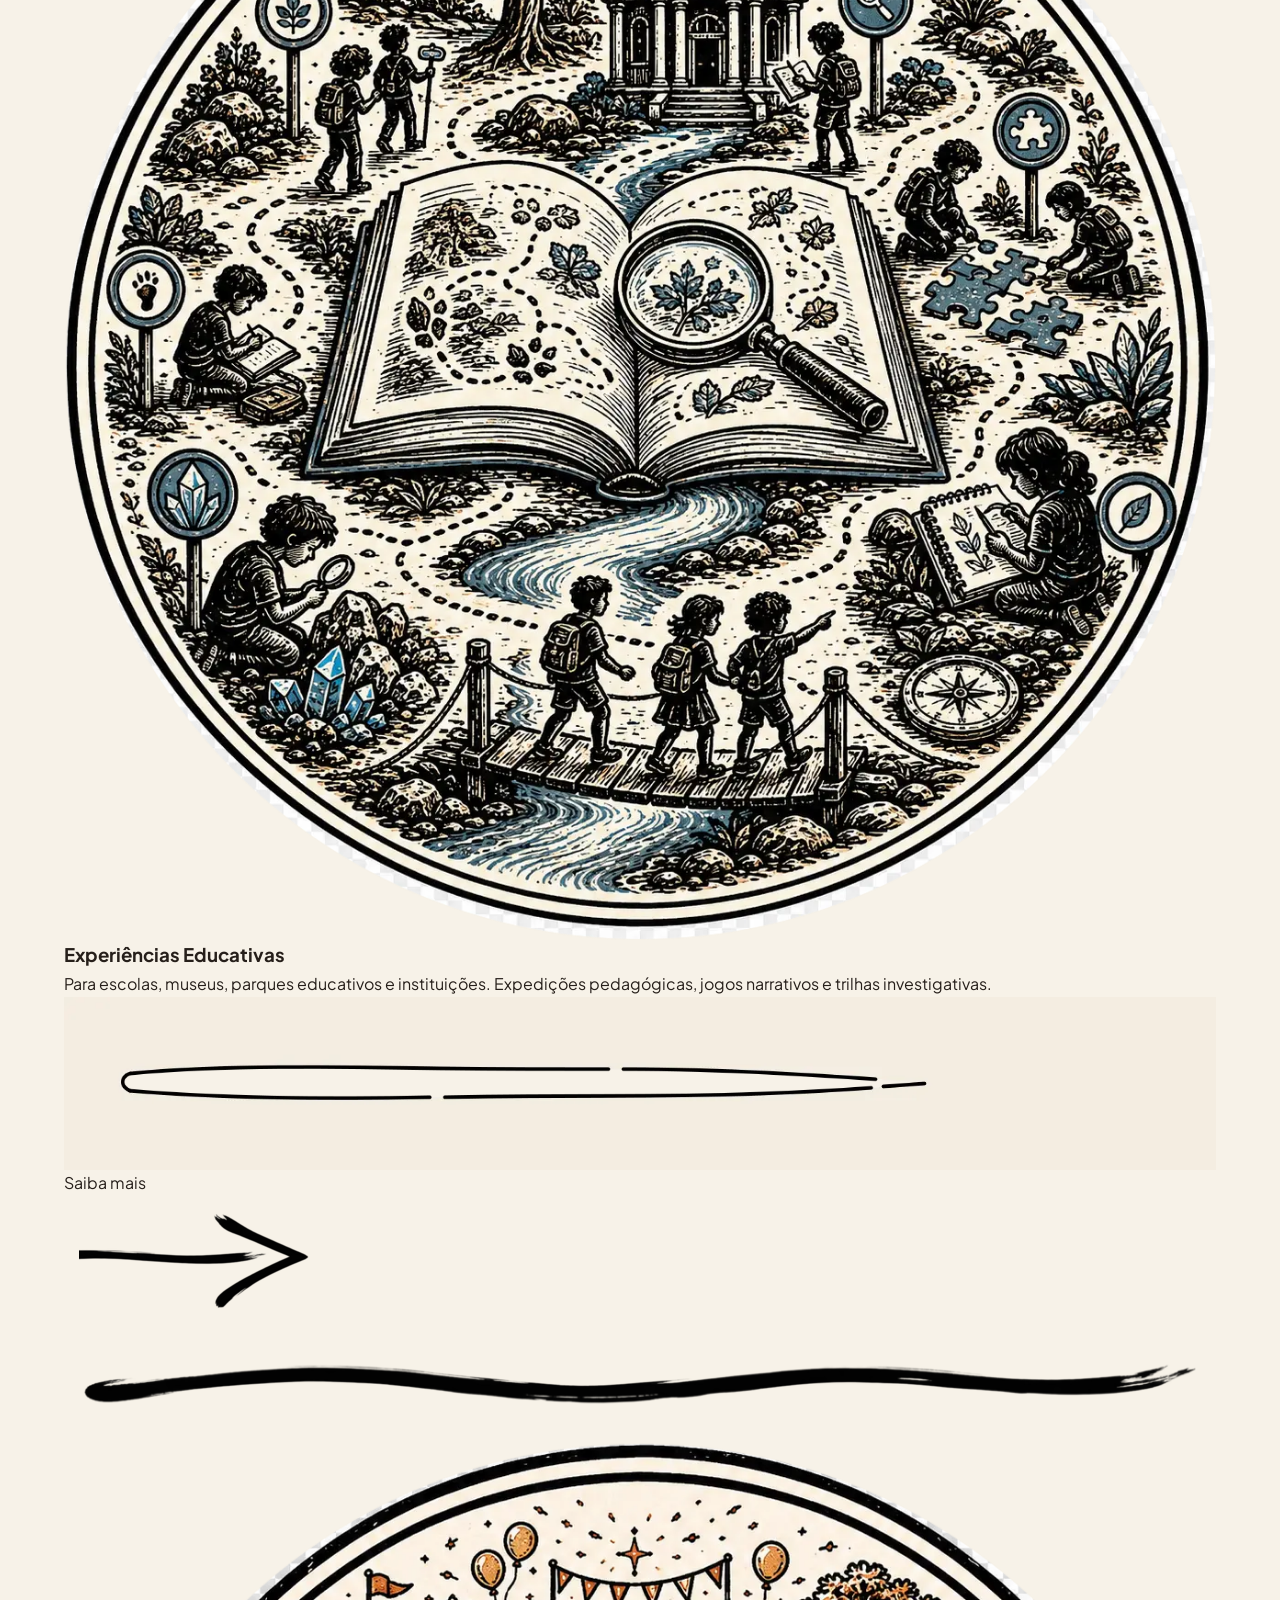
==== commit 3d4156ca: "Merge e34477946514a47b67f1fb9fbebf426c9d2e12b1 into f5c1c795b30b5c09d8b7304bb7c0f356a6ba153e" ====
--- a/index.html
+++ b/index.html
@@ -1,5 +1,531 @@
 <!DOCTYPE html>
 <html lang="pt-BR">
+<<<<<<< HEAD
+<head>
+  <meta charset="UTF-8">
+  <meta name="viewport" content="width=device-width, initial-scale=1.0">
+  <title>Engenho Mágico | Experiências Imersivas e Educativas</title>
+  <meta name="description" content="Criamos mundos que transformam histórias em experiências reais para escolas, parques, resorts e organizações.">
+  
+  <link rel="icon" type="image/x-icon" href="src/assets/img/icons/favicon.ico">
+
+  <!-- Open Graph -->
+  <meta property="og:title" content="Engenho Mágico | Experiências Imersivas">
+  <meta property="og:description" content="Transformamos histórias em experiências reais com narrativas, enigmas e ambientação.">
+  <meta property="og:type" content="website">
+
+  <!-- Folha de Estilo Principal -->
+  <link rel="stylesheet" href="src/css/style.css">
+</head>
+<body>
+
+  <!-- ================= HEADER ================= -->
+  <header class="site-header">
+    <div class="container header-inner">
+      <a href="index.html" class="brand-logo" aria-label="Engenho Mágico - Início">
+        <img src="src/assets/img/pictures/logo-4.webp" alt="Logo Engenho Mágico">
+      </a>
+
+      <nav aria-label="Navegação Principal">
+        <ul class="nav-list">
+          <li><a href="index.html" class="active">Início</a></li>
+          <li><a href="sobre-nos.html">Sobre Nós</a></li>
+          <li><a href="solucoes.html">Experiências</a></li>
+          <li><a href="projetos.html">Projetos</a></li>
+          <li><a href="contato.html">Contato</a></li>
+        </ul>
+      </nav>
+
+      <div class="header-actions">
+        <div class="lang-switch" title="Selecionar Idioma">
+          <span class="active">PT</span> | <span>EN</span> | <span>ES</span>
+        </div>
+      </div>
+    </div>
+  </header>
+
+  <!-- ================= HERO ================= -->
+  <section class="hero-section">
+    <video autoplay loop muted playsinline class="hero-video">
+      <source src="src/assets/vid/hero-video.mp4" type="video/mp4">
+    </video>
+    <div class="hero-overlay"></div>
+
+    <div class="hero-content">
+      <h1>Criamos mundos que transformam histórias em experiências reais.</h1>
+      <p>
+        Desenvolvemos experiências imersivas educativas para escolas, parques, resorts e organizações — 
+        unindo narrativa, desafios, tecnologia e aventura.
+      </p>
+      <div>
+        <a href="solucoes.html" class="btn-gold">
+          <span>Conheça nossas experiências</span>
+        </a>
+      </div>
+    </div>
+  </section>
+
+  <!-- ================= INTRODUÇÃO ================= -->
+  <section class="section-padding">
+    <div class="container intro-grid">
+      <div class="intro-text">
+        <h2>
+          Não criamos apenas algo para observar. 
+          <span class="text-highlight">Criamos experiências para viver.</span>
+        </h2>
+        <p>
+          Aqui, ninguém é mero espectador. Projetamos jornadas onde você vê crianças investigando pistas,
+          participantes interagindo com artefatos, uma arena recebendo um game show e espaços reais totalmente transformados pela narrativa.
+        </p>
+        <p>
+          Transformamos o conteúdo pedagógico ou corporativo em espaços reais imersos em narrativas, nos quais
+          os participantes assumem o protagonismo da ação.
+        </p>
+      </div>
+
+      <div class="intro-media">
+        <img 
+          src="src/assets/portifolio/fotos-portifolio/geral/1.jpeg" 
+          alt="Participantes explorando dinâmicas imersivas da Engenho Mágico" 
+          style="width: 100%; border-radius: var(--radius-card); object-fit: cover; aspect-ratio: 16 / 9; box-shadow: 0 12px 32px rgba(44, 34, 26, 0.15); border: 1px solid var(--cor-borda);">
+      </div>
+    </div>
+  </section>
+
+  <!-- ================= O PODER DA TRANSFORMAÇÃO ================= -->
+  <section class="section-padding transform-section">
+    <div class="container">
+      <div class="section-title">
+        <h2>O Poder da Transformação</h2>
+        <img src="src/assets/img/elements/ornamento-titulo.webp" alt="" class="title-underline" aria-hidden="true">
+        <p>Nós pegamos o seu desafio e o transformamos em algo que o público jamais vai esquecer.</p>
+      </div>
+
+      <div class="transform-grid">
+        <div class="transform-card">
+          <div class="client-point">
+            <span>O cliente possui:</span>
+            <strong>Um conteúdo educativo</strong>
+          </div>
+          <div class="transform-arrow">↓</div>
+          <div class="result-point">
+            <span>A Engenho Mágico cria:</span>
+            <strong>Uma Missão Investigativa / Jornada Mágica</strong>
+          </div>
+        </div>
+
+        <div class="transform-card">
+          <div class="client-point">
+            <span>O cliente possui:</span>
+            <strong>Um espaço sem programação</strong>
+          </div>
+          <div class="transform-arrow">↓</div>
+          <div class="result-point">
+            <span>A Engenho Mágico cria:</span>
+            <strong>Um Mundo Narrativo Vivo</strong>
+          </div>
+        </div>
+
+        <div class="transform-card">
+          <div class="client-point">
+            <span>O cliente possui:</span>
+            <strong>Uma atração física</strong>
+          </div>
+          <div class="transform-arrow">↓</div>
+          <div class="result-point">
+            <span>A Engenho Mágico cria:</span>
+            <strong>Uma Aventura Interativa</strong>
+          </div>
+        </div>
+
+        <div class="transform-card">
+          <div class="client-point">
+            <span>O cliente possui:</span>
+            <strong>Um evento tradicional</strong>
+          </div>
+          <div class="transform-arrow">↓</div>
+          <div class="result-point">
+            <span>A Engenho Mágico cria:</span>
+            <strong>Uma Experiência Participativa</strong>
+          </div>
+        </div>
+
+        <div class="transform-card">
+          <div class="client-point">
+            <span>O cliente possui:</span>
+            <strong>Um playground ou equipamento</strong>
+          </div>
+          <div class="transform-arrow">↓</div>
+          <div class="result-point">
+            <span>A Engenho Mágico cria:</span>
+            <strong>Um Território de Histórias e Aventuras</strong>
+          </div>
+        </div>
+
+        <div class="transform-card">
+          <div class="client-point">
+            <span>O cliente possui:</span>
+            <strong>Uma necessidade corporativa</strong>
+          </div>
+          <div class="transform-arrow">↓</div>
+          <div class="result-point">
+            <span>A Engenho Mágico cria:</span>
+            <strong>Uma Dinâmica de Colaboração e Desafio</strong>
+          </div>
+        </div>
+      </div>
+    </div>
+  </section>
+
+  <!-- ================= FORMATOS DE EXPERIÊNCIA ================= -->
+  <section class="section-padding">
+    <div class="container">
+      <div class="section-title">
+        <h2>Formatos de Experiência</h2>
+        <img src="src/assets/img/elements/ornamento-titulo.webp" alt="" class="title-underline" aria-hidden="true">
+        <p>Desenvolvemos projetos sob medida para diferentes contextos e públicos.</p>
+      </div>
+
+      <div class="cards-grid-5">
+        <article class="experience-card">
+          <div class="card-thumb">
+            <img src="src/assets/img/itens-solucoes/medalhao-experiencias-educativas.webp" alt="Experiências Educativas">
+          </div>
+          <div class="card-content">
+            <h3>Experiências Educativas</h3>
+            <p>Para escolas e museus. Expedições pedagógicas e trilhas investigativas de aprendizagem ativa.</p>
+            <a href="solucoes.html#educativas" class="card-link" aria-label="Saiba mais sobre experiências educativas">
+              <span>Saiba mais →</span>
+            </a>
+          </div>
+        </article>
+
+        <article class="experience-card">
+          <div class="card-thumb">
+            <img src="src/assets/img/itens-solucoes/medalhao-parques-e-resorts.webp" alt="Parques e Resorts">
+          </div>
+          <div class="card-content">
+            <h3>Parques e Resorts</h3>
+            <p>Aventuras familiares e ativações temáticas para aumentar o tempo de permanência no complexo.</p>
+            <a href="solucoes.html#parques" class="card-link" aria-label="Saiba mais sobre parques e resorts">
+              <span>Saiba mais →</span>
+            </a>
+          </div>
+        </article>
+
+        <article class="experience-card">
+          <div class="card-thumb">
+            <img src="src/assets/img/itens-solucoes/medalhao-experiencias-corporativas.webp" alt="Experiências Corporativas">
+          </div>
+          <div class="card-content">
+            <h3>Experiências Corporativas</h3>
+            <p>Team building narrativo, game shows interativos e convenções focadas em cooperação real.</p>
+            <a href="solucoes.html#corporativas" class="card-link" aria-label="Saiba mais sobre experiências corporativas">
+              <span>Saiba mais →</span>
+            </a>
+          </div>
+        </article>
+
+        <article class="experience-card">
+          <div class="card-thumb">
+            <img src="src/assets/img/itens-solucoes/medalhao-instalacoes-imersivas.webp" alt="Arenas e Instalações Imersivas">
+          </div>
+          <div class="card-content">
+            <h3>Arenas e Instalações</h3>
+            <p>Arenas de missão, salas imersivas e circuitos cenográficos de aventura com grande impacto visual.</p>
+            <a href="solucoes.html#arenas" class="card-link" aria-label="Saiba mais sobre instalações imersivas">
+              <span>Saiba mais →</span>
+            </a>
+          </div>
+        </article>
+
+        <article class="experience-card">
+          <div class="card-thumb">
+            <img src="src/assets/img/itens-solucoes/medalhao-produtos-e-plataformas.webp" alt="Produtos e Plataformas">
+          </div>
+          <div class="card-content">
+            <h3>Produtos e Plataformas</h3>
+            <p>A Caixa Mágica, kits pedagógicos físicos lacrados e jogos prontos para aplicação direta.</p>
+            <a href="solucoes.html#produtos" class="card-link" aria-label="Saiba mais sobre produtos e plataformas">
+              <span>Saiba mais →</span>
+            </a>
+          </div>
+        </article>
+      </div>
+    </div>
+  </section>
+
+  <!-- ================= JORNADA DO PARTICIPANTE ================= -->
+  <section class="section-padding journey-section">
+    <div class="container">
+      <div class="section-title">
+        <h2>Projetamos toda a jornada do participante</h2>
+        <img src="src/assets/img/elements/ornamento-titulo.webp" alt="" class="title-underline" aria-hidden="true">
+        <p>A Engenho Mágico integra os quatro pilares fundamentais da imersão em cada projeto.</p>
+      </div>
+
+      <div class="journey-container-grid">
+        <div class="journey-list">
+          <div class="journey-item">
+            <h4>1. História</h4>
+            <p>Personagens carismáticos e missões claras que dão propósito à atividade.</p>
+          </div>
+          <div class="journey-item">
+            <h4>2. Espaço</h4>
+            <p>Cenografia e ambientação sensorial que transformam o ambiente físico.</p>
+          </div>
+          <div class="journey-item">
+            <h4>3. Desafios</h4>
+            <p>Enigmas, quebra-cabeças cooperativos e pistas que exigem protagonismo.</p>
+          </div>
+          <div class="journey-item">
+            <h4>4. Interação</h4>
+            <p>Artefatos táteis e condução que engajam todos os perfis de público.</p>
+          </div>
+        </div>
+
+        <div class="journey-media-box">
+          <img src="src/assets/img/elements/section-map-bg/section-bg-map-desktop.webp" alt="Mapa ilustrado da jornada da experiência imersiva">
+        </div>
+      </div>
+    </div>
+  </section>
+
+  <!-- ================= PILARES ================= -->
+  <section class="section-padding">
+    <div class="container">
+      <div class="section-title">
+        <h2>Os Pilares da Nossa Magia</h2>
+        <img src="src/assets/img/elements/ornamento-titulo.webp" alt="" class="title-underline" aria-hidden="true">
+        <p>Como garantimos que cada experiência seja memorável e de alto engajamento.</p>
+      </div>
+
+      <div class="pillars-grid">
+        <div class="pillar-card">
+          <h3>Protagonismo Real</h3>
+          <p>O participante não assiste passivamente: ele investiga, decifra, escolhe caminhos e sente o peso das próprias descobertas.</p>
+        </div>
+        <div class="pillar-card">
+          <h3>Fusão Físico + Narrativo</h3>
+          <p>Combinamos elementos físicos (baús, mapas, artefatos, chaves) com roteiros ricos para gerar imersão tangível.</p>
+        </div>
+        <div class="pillar-card">
+          <h3>Design Flexível</h3>
+          <p>Experiências pensadas para se adaptarem a salas de aula, quadras, bosques de resorts, auditórios ou espaços ao ar livre.</p>
+        </div>
+        <div class="pillar-card">
+          <h3>Impacto Pedagógico e Emocional</h3>
+          <p>A aventura diverte enquanto fixa conteúdos, desenvolve raciocínio lógico e fortalece vínculos interpessoais.</p>
+        </div>
+      </div>
+    </div>
+  </section>
+
+  <!-- ================= PARA QUEM CRIAMOS ================= -->
+  <section class="section-padding target-section">
+    <div class="container">
+      <div class="section-title">
+        <h2>Para quem criamos</h2>
+        <img src="src/assets/img/elements/ornamento-titulo.webp" alt="" class="title-underline" aria-hidden="true">
+        <p>Projetos desenvolvidos para atender demandas específicas de cada segmento.</p>
+      </div>
+
+      <div class="target-grid">
+        <div class="target-card">
+          <div class="target-card-thumb">
+            <img src="src/assets/img/itens-solucoes/medalhao-experiencias-educativas.webp" alt="Escolas e Educadores">
+          </div>
+          <div class="target-card-body">
+            <h4>Escolas e Educadores</h4>
+            <p>Aprendizagem lúdica e vivencial alinhada a projetos pedagógicos e metodologias ativas.</p>
+          </div>
+        </div>
+
+        <div class="target-card">
+          <div class="target-card-thumb">
+            <img src="src/assets/img/itens-solucoes/medalhao-parques-e-resorts.webp" alt="Parques e Resorts">
+          </div>
+          <div class="target-card-body">
+            <h4>Parques e Resorts</h4>
+            <p>Aumente a permanência dos hóspedes e encante famílias com atrações exclusivas.</p>
+          </div>
+        </div>
+
+        <div class="target-card">
+          <div class="target-card-thumb">
+            <img src="src/assets/img/itens-solucoes/medalhao-experiencias-corporativas.webp" alt="Empresas e Líderes">
+          </div>
+          <div class="target-card-body">
+            <h4>Empresas e Líderes</h4>
+            <p>Team building que engaja de verdade, sem dinâmicas clichês ou cansativas.</p>
+          </div>
+        </div>
+
+        <div class="target-card">
+          <div class="target-card-thumb">
+            <img src="src/assets/img/itens-solucoes/medalhao-instalacoes-imersivas.webp" alt="Espaços Culturais e Museus">
+          </div>
+          <div class="target-card-body">
+            <h4>Espaços Culturais e Museus</h4>
+            <p>Exposições e trilhas interativas onde o visitante é o pesquisador da história.</p>
+          </div>
+        </div>
+      </div>
+    </div>
+  </section>
+
+  <!-- ================= VEJA A MAGIA ACONTECER ================= -->
+  <section class="section-padding showcase-section">
+    <div class="container">
+      <div class="section-title">
+        <h2>Veja a Magia Acontecer</h2>
+        <img src="src/assets/img/elements/ornamento-titulo.webp" alt="" class="title-underline" aria-hidden="true">
+        <p>Confira na prática como nossos universos ganham vida através da ação e da investigação dos participantes.</p>
+      </div>
+
+      <div class="showcase-grid">
+        <!-- Card 1: Vídeo real em ação -->
+        <article class="showcase-card">
+          <div class="video-wrapper">
+            <video 
+              controls 
+              playsinline 
+              preload="metadata" 
+              src="src/assets/vid/video-1.mp4" 
+              aria-label="Vídeo de expedição investigativa com crianças">
+            </video>
+          </div>
+          <div class="showcase-info">
+            <h3>Missões Investigativas em Campo</h3>
+            <p>Alunos decifrando enigmas, manuseando artefatos e trabalhando em equipe para solucionar mistérios pedagógicos.</p>
+          </div>
+        </article>
+
+        <!-- Card 2: Vídeo do Hero como demonstração imersiva -->
+        <article class="showcase-card">
+          <div class="video-wrapper">
+            <video 
+              controls 
+              playsinline 
+              preload="metadata" 
+              src="src/assets/vid/hero-video.mp4" 
+              aria-label="Vídeo de arenas temáticas e dinâmicas imersivas">
+            </video>
+          </div>
+          <div class="showcase-info">
+            <h3>Arenas e Dinâmicas Imersivas</h3>
+            <p>Espaços e ambientes temáticos adaptados para jogos narrativos de alta intensidade e cooperação.</p>
+          </div>
+        </article>
+      </div>
+    </div>
+  </section>
+
+  <!-- ================= CATÁLOGO DE FORMATOS ================= -->
+  <section class="section-padding catalog-section">
+    <div class="container">
+      <div class="section-title">
+        <h2>Catálogo de Formatos</h2>
+        <img src="src/assets/img/elements/ornamento-titulo.webp" alt="" class="title-underline" aria-hidden="true">
+        <p>Estruturas narrativas e mecânicas prontas para serem adaptadas ao seu espaço e objetivo.</p>
+      </div>
+
+      <div class="catalog-grid">
+        <div class="catalog-card">
+          <span class="catalog-tag">Investigação</span>
+          <h3>Trilha Investigativa</h3>
+          <p>Jornada baseada em pistas físicas, mapas e enigmas espalhados pelo ambiente. Ideal para parques, escolas e trilhas ao ar livre.</p>
+        </div>
+
+        <div class="catalog-card">
+          <span class="catalog-tag">Competição & Cooperação</span>
+          <h3>Game Show Imersivo</h3>
+          <p>Dinâmica ágil de palco ou arena com rodadas de desafios rápidos, quizzes narrativos e interação coletiva.</p>
+        </div>
+
+        <div class="catalog-card">
+          <span class="catalog-tag">Espaço Físico</span>
+          <h3>Arena de Missão</h3>
+          <p>Circuito imersivo com cenografia imponente onde grupos entram com um objetivo claro e tempo determinado.</p>
+        </div>
+
+        <div class="catalog-card">
+          <span class="catalog-tag">Portátil</span>
+          <h3>Kits & Caixas de Desafio</h3>
+          <p>Experiência compacta contendo caixas misteriosas, cadeados e enigmas táteis para salas fechadas e convenções.</p>
+        </div>
+      </div>
+    </div>
+  </section>
+
+  <!-- ================= PORTFÓLIO CALLOUT ================= -->
+  <section class="section-padding portfolio-callout">
+    <div class="container">
+      <div class="section-title" style="margin-bottom: 2rem;">
+        <h2>Veja Nosso Portfólio</h2>
+        <p>Conheça os projetos, mundos e histórias que já transformamos em realidade.</p>
+      </div>
+      <a href="projetos.html" class="btn-gold">
+        <span>Acessar Projetos Realizados</span>
+      </a>
+    </div>
+  </section>
+
+  <!-- ================= FOOTER PADRONIZADO ================= -->
+  <footer class="site-footer">
+    <div class="container">
+      <div class="footer-grid">
+        <div class="footer-brand">
+          <a href="index.html" aria-label="Engenho Mágico - Início">
+            <img src="src/assets/img/pictures/logo-4.webp" alt="Logo Engenho Mágico" style="height: 42px; display: block;">
+          </a>
+          <p class="footer-slogan">Experiências imersivas, educativas e gamificadas.</p>
+          <p class="footer-desc">
+            Transformamos mensagens pedagógicas, histórias e desafios em jornadas presenciais inesquecíveis.
+          </p>
+        </div>
+
+        <div class="footer-col">
+          <h4>Navegação</h4>
+          <ul class="footer-links">
+            <li><a href="index.html">Início</a></li>
+            <li><a href="sobre-nos.html">Sobre Nós</a></li>
+            <li><a href="solucoes.html">Experiências</a></li>
+            <li><a href="projetos.html">Projetos</a></li>
+            <li><a href="contato.html">Contato</a></li>
+          </ul>
+        </div>
+
+        <div class="footer-col">
+          <h4>Canais Oficiais</h4>
+          <ul class="footer-links" style="margin-bottom: 1.25rem;">
+            <li><span>WhatsApp: (61) 99194-7972</span></li>
+            <li><span>E-mail: engenhomagico2025@gmail.com</span></li>
+          </ul>
+          <div class="social-links">
+            <a href="https://instagram.com/engenhomagico" target="_blank" rel="noopener noreferrer" class="social-btn">
+              <span>Instagram Oficial</span>
+            </a>
+          </div>
+        </div>
+      </div>
+
+      <div class="footer-bottom">
+        <p>&copy; 2026 Engenho Mágico. Todos os direitos reservados.</p>
+      </div>
+    </div>
+  </footer>
+
+  <!-- ================= WHATSAPP FLUTUANTE ================= -->
+  <a href="https://wa.me/5561991947972" target="_blank" rel="noopener noreferrer" class="whatsapp-floating" aria-label="Fale conosco no WhatsApp">
+    <svg viewBox="0 0 24 24" aria-hidden="true">
+      <path d="M17.472 14.382c-.301-.15-1.781-.879-2.056-.98-.275-.1-.475-.15-.675.15-.2.301-.775.98-.95 1.18-.175.2-.35.225-.65.075-.3-.15-1.267-.467-2.414-1.49-1.026-.913-1.719-2.04-1.92-2.385-.2-.345-.02-.531.13-.68.136-.135.301-.35.451-.525.15-.175.2-.3.3-.5.1-.2.05-.375-.025-.525-.075-.15-.675-1.625-.925-2.225-.244-.584-.492-.505-.675-.514-.175-.009-.375-.01-.575-.01-.2 0-.525.075-.8.375-.275.3-1.05 1.027-1.05 2.505 0 1.478 1.075 2.903 1.225 3.103.15.2 2.115 3.23 5.124 4.53 3.01 1.3 3.01.867 3.56.812.55-.055 1.78-.727 2.03-1.43.25-.703.25-1.305.175-1.43-.075-.125-.275-.2-.575-.35zM12.004 2c-5.523 0-10 4.477-10 10 0 1.77.46 3.434 1.264 4.885L2 22l5.244-1.376A9.957 9.957 0 0 0 12.004 22c5.523 0 10-4.477 10-10s-4.477-10-10-10zm0 18.25c-1.57 0-3.042-.435-4.309-1.192l-.309-.185-3.208.842.856-3.127-.203-.323A8.204 8.204 0 0 1 3.754 12c0-4.555 3.699-8.25 8.25-8.25 4.551 0 8.25 3.695 8.25 8.25 0 4.555-3.699 8.25-8.25 8.25z"/>
+    </svg>
+  </a>
+
+</body>
+</html>
+=======
 
 <head>
     <meta charset="UTF-8">
@@ -12,7 +538,7 @@
     <link rel="stylesheet" href="src/css/responsive.css">
 </head>
 
-<body>
+<body class="home-page">
     <header class="header">
         <div class="header__container">
             <a href="index.html" class="header__logo">
@@ -97,7 +623,7 @@
 
         <section class="expertise-header">
             <div class="container expertise-header__container">
-                <h2 class="expertise__title expertise-header__title">O Poder da Transformação</h2>
+                <h2 class="expertise__title expertise-header__title">O Poder da Sensação</h2>
                 <p class="expertise__text expertise-header__text">
                     Nós pegamos o seu desafio e o transformamos em algo que o público jamais vai esquecer.
                 </p>
@@ -765,4 +1291,5 @@
 </body>
 
 
-</html>+</html>
+>>>>>>> 7c05806c20a36165f683a0af85a59d4ff2803fb7
--- a/src/css/style.css
+++ b/src/css/style.css
@@ -1,132 +1,40 @@
 /* ==========================================================================
-   FONTS
+   ENGENHO MÁGICO - FOLHA DE ESTILOS PRINCIPAL (CONSOLIDADA DEFINITIVA)
+   Identidade: Areia, Pergaminho, Aventura e Ludicidade
+   Páginas: Início, Sobre Nós, Experiências, Projetos, Detalhes e Contato
    ========================================================================== */
 
-/* Headings & Brand */
-@import url('https://fonts.googleapis.com/css2?family=Fraunces:ital,opsz,wght@0,9..144,100..900;1,9..144,100..900&display=swap');
-
-/* Body, UI & Buttons */
-@import url('https://fonts.googleapis.com/css2?family=Nunito:wght@400;600;700&display=swap');
-
-/* ==========================================================================
-   DESIGN TOKENS (Custom Properties)
-   ========================================================================== */
+/* 1. IMPORTAÇÃO DE FONTES */
+@import url('https://fonts.googleapis.com/css2?family=Cinzel:wght@600;700;800&family=Plus+Jakarta+Sans:wght@400;500;600;700&display=swap');
 
 :root {
-  /* Elemental Colors */
-  --color-fire-dark: #DE4A00;
-  --color-fire: #F4600A;
-  --color-fire-light: #FA8C38;
-  --gradient-fire: linear-gradient(135deg, var(--color-fire) 0%, var(--color-fire-dark) 100%);
-
-  --color-air-dark: #B4C7BD;
-  --color-air: #D2DAD9;
-  --color-air-light: #E7F1F2;
-  --gradient-air: linear-gradient(135deg, var(--color-air-light) 0%, var(--color-air) 100%);
-
-  --color-water-dark: #2D374A;
-  --color-water: #526F7E;
-  --color-water-light: #9DB1B7;
-  --gradient-water: linear-gradient(135deg, var(--color-water) 0%, var(--color-water-dark) 100%);
-
-  --color-earth-dark: #7B3B1D;
-  --color-earth: #7B3B1D;
-  --color-earth-light: #CE936B;
-  --gradient-earth: linear-gradient(135deg, var(--color-earth-light) 0%, var(--color-earth-dark) 100%);
-
-  /* Neutrals & Surfaces */
-  --color-bg-base: #F4EDE0;
-  --color-bg-second: #F7E8D0;
-  --color-surface-base: #F8F9FA;
-  --color-surface-white: #FFFFFF;
-  --color-surface-dark: #0f1621;
-
-  --color-text-primary: #000000;
-  --color-text-muted: #526F7E;
-  --color-text-light: #FFFFFF;
-
-  --color-border-subtle: rgba(82, 111, 126, 0.15);
-  --color-border-focus: #F4600A;
-
-  /* Typography */
-  --font-heading: 'Fraunces', serif;
-  --font-body: 'Nunito', sans-serif;
-
-  --font-size-xs: 0.75rem;
-  --font-size-sm: 0.875rem;
-  --font-size-md: 1rem;
-  --font-size-lg: clamp(1.125rem, 1.5vw, 1.25rem);
-  --font-size-xl: clamp(1.25rem, 2vw, 1.5rem);
-  --font-size-2xl: clamp(1.5rem, 3vw, 2rem);
-  --font-size-3xl: clamp(2rem, 4vw, 2.75rem);
-  --font-size-hero: clamp(2.25rem, 5vw, 3.5rem);
-
-  --font-weight-normal: 400;
-  --font-weight-medium: 600;
-  --font-weight-bold: 700;
-
-  --line-height-tight: 1.1;
-  --line-height-normal: 1.5;
-  --line-height-relaxed: 1.7;
-
-  /* Media & Floating Element Sizing */
-  --width-hero-image: clamp(280px, 45vw, 560px);
-  --height-hero-image: clamp(240px, 35vw, 420px);
-
-  --width-card-min: clamp(260px, 28vw, 360px);
-  --height-card-media: clamp(180px, 22vw, 260px);
-
-  --size-floating-sm: clamp(32px, 4vw, 48px);
-  --size-floating-md: clamp(48px, 6vw, 72px);
-  --size-floating-lg: clamp(72px, 10vw, 120px);
-
-  --size-icon-sm: clamp(16px, 2vw, 20px);
-  --size-icon-md: clamp(24px, 2.5vw, 32px);
-  --size-icon-lg: clamp(36px, 4vw, 48px);
-
-  /* Layout & Spacing */
-  --width-container-max: 1200px;
-  --width-container-reading: 65ch;
-  --container-padding-mobile: 1.5rem;
-  --container-padding-desktop: 2.5rem;
-
-  --space-2xs: 0.25rem;
-  --space-xs: 0.5rem;
-  --space-sm: 1rem;
-  --space-md: clamp(1rem, 2vw, 1.5rem);
-  --space-lg: clamp(1.5rem, 3vw, 2rem);
-  --space-xl: clamp(2rem, 4vw, 3rem);
-  --space-2xl: clamp(3rem, 6vw, 4rem);
-  --space-section: clamp(4rem, 8vw, 8rem);
-
-  /* Organic Borders & Frames (Substituindo border-radius) */
-  --border-frame-1: url('../assets/img/elements/moldura-1.webp');
-  --border-frame-2: url('../assets/img/elements/border-img.webp');
-  --border-frame-3: url('../assets/img/elements/border-img-2.webp');
-  --border-frame-4: url('../assets/img/elements/border-img-3.webp');
-  --border-frame-5: url('../assets/img/elements/border-img-4.webp');
-
-  /* Dividers & Lines */
-  --divider-water: url('../assets/img/icons/linha-agua.webp');
-  --divider-air: url('../assets/img/icons/linha-ar.webp');
-  --divider-fire: url('../assets/img/icons/linha-fogo.webp');
-  --divider-earth: url('../assets/img/icons/linha-terra.webp');
-  --divider-element: url('../assets/img/icons/linha-elemento.webp');
-
-  /* Underlines */
-  --underline-1: url('../assets/img/elements/underline.webp');
-  --underline-2: url('../assets/img/elements/underline-2.webp');
-
-  --transition-fast: 0.25s cubic-bezier(0.4, 0, 0.2, 1);
-  --transition-normal: 0.4s cubic-bezier(0.16, 1, 0.3, 1);
-  --transition-slow: 0.7s cubic-bezier(0.16, 1, 0.3, 1);
-}
-
-/* RESET & GLOBAL STYLES */
-
-*,
-*::before,
-*::after {
+  /* Fundo Principal e Seções (Areia / Pergaminho) */
+  --cor-fundo-geral: #f7f2e8;
+  --cor-fundo-secao: #efe6d5;
+  --cor-card: #ffffff;
+  --cor-card-hover: #fffdfa;
+
+  /* Acentos de Aventura */
+  --cor-ouro: #c8881a;
+  --cor-ouro-hover: #b07410;
+  --cor-terracota: #a84429;
+  --cor-borda: #ded3c0;
+  --cor-borda-forte: #c4b59d;
+
+  /* Textos Legíveis */
+  --cor-texto-principal: #261f1a;
+  --cor-texto-mutado: #665749;
+
+  /* Tipografia Segura */
+  --font-heading: 'Cinzel', -apple-system, BlinkMacSystemFont, 'Segoe UI', Roboto, sans-serif;
+  --font-body: 'Plus Jakarta Sans', -apple-system, BlinkMacSystemFont, 'Segoe UI', Roboto, sans-serif;
+
+  --radius-card: 14px;
+  --radius-botao: 50px;
+}
+
+/* ================= RESET & ESTRUTURA BASE ================= */
+* {
   box-sizing: border-box;
   margin: 0;
   padding: 0;
@@ -134,3016 +42,1898 @@
 
 html {
   scroll-behavior: smooth;
-  scroll-padding-top: 20vh; /* Ajuste para o conteúdo não ficar escondido sob o header fixo e ficar mais ao centro da tela */
 }
 
 body {
+  background-color: var(--cor-fundo-geral);
+  color: var(--cor-texto-principal);
   font-family: var(--font-body);
-  color: var(--color-text-primary);
-  background-color: var(--color-bg-base);
-  line-height: var(--line-height-normal);
+  line-height: 1.65;
   overflow-x: hidden;
-  -webkit-font-smoothing: antialiased;
-  -moz-osx-font-smoothing: grayscale;
-}
-
-img,
-picture,
-video,
-canvas,
-svg {
+}
+
+body.no-scroll {
+  overflow: hidden;
+}
+
+a {
+  color: inherit;
+  text-decoration: none;
+}
+
+img, video {
+  max-width: 100%;
   display: block;
-  max-width: 100%;
-}
-
-a {
-  text-decoration: none;
-  color: inherit;
-}
-
-ul,
-ol {
+}
+
+.container {
+  width: 100%;
+  max-width: 1200px;
+  margin: 0 auto;
+  padding: 0 1.5rem;
+}
+
+.sr-only {
+  position: absolute;
+  width: 1px;
+  height: 1px;
+  padding: 0;
+  margin: -1px;
+  overflow: hidden;
+  clip: rect(0, 0, 0, 0);
+  white-space: nowrap;
+  border: 0;
+}
+
+/* ================= CABEÇALHO (HEADER UNIVERSAL) ================= */
+.site-header {
+  position: sticky;
+  top: 0;
+  z-index: 1000;
+  width: 100%;
+  background: rgba(247, 242, 232, 0.96);
+  backdrop-filter: blur(10px);
+  border-bottom: 1px solid var(--cor-borda);
+}
+
+.header-inner {
+  display: flex;
+  align-items: center;
+  justify-content: space-between;
+  height: 76px;
+  width: 100%;
+}
+
+.brand-logo {
+  display: flex;
+  align-items: center;
+  flex-shrink: 0;
+}
+
+.brand-logo img {
+  height: 44px;
+  width: auto;
+  object-fit: contain;
+}
+
+.nav-list {
+  display: flex;
   list-style: none;
-}
-
-::selection {
-  background-color: var(--color-fire);
-  color: #fff;
-}
-
-/* ==========================================================================
-   TYPOGRAPHY HIERARCHY
-   ========================================================================== */
-
-h1 {
-  font-family: var(--font-heading);
-  font-size: var(--font-size-hero);
-  color: #000000;
+  gap: 2rem;
+  align-items: center;
+  margin: 0;
+  padding: 0;
+}
+
+.nav-list a {
+  font-size: 0.98rem;
   font-weight: 600;
-  font-style: italic;
-  line-height: var(--line-height-tight);
-  margin-bottom: var(--space-md);
-  letter-spacing: 0.05em;
-}
-
-h2 {
-  font-family: var(--font-heading);
-  font-size: var(--font-size-hero);
-  color: #000000;
-  font-weight: bold;
-  line-height: var(--line-height-tight);
-  margin-bottom: var(--space-lg);
+  color: var(--cor-texto-mutado);
+  letter-spacing: 0.02em;
+  transition: color 0.2s ease;
+}
+
+.nav-list a:hover,
+.nav-list a.active {
+  color: var(--cor-terracota);
+}
+
+.header-actions {
+  display: flex;
+  align-items: center;
+  flex-shrink: 0;
+  gap: 1rem;
+}
+
+.lang-switch {
+  font-size: 0.85rem;
+  color: var(--cor-texto-mutado);
+  border: 1px solid var(--cor-borda-forte);
+  background: #fff;
+  padding: 0.3rem 0.75rem;
+  border-radius: 6px;
+  font-weight: 600;
+}
+
+.lang-switch span.active {
+  color: var(--cor-terracota);
+  font-weight: 700;
+}
+
+/* ================= PAGE HERO (PÁGINAS INTERNAS) ================= */
+.page-hero {
+  padding: 5rem 0 3.5rem;
+  text-align: center;
+  background: var(--cor-fundo-secao);
+  border-bottom: 1px solid var(--cor-borda);
+}
+
+.page-hero h1 {
+  font-family: var(--font-heading);
+  font-size: clamp(2.2rem, 4.5vw, 3.2rem);
+  font-weight: 700;
+  margin-bottom: 0.5rem;
+  color: var(--cor-texto-principal);
+}
+
+.page-hero p {
+  font-size: clamp(1.05rem, 2vw, 1.2rem);
+  color: var(--cor-texto-mutado);
+  max-width: 760px;
+  margin: 0 auto;
+}
+
+/* ================= HERO PRINCIPAL (HOME) ================= */
+.hero-section {
   position: relative;
-  display: inline-block;
-}
-
-.section-title-divider {
-  display: block;
-  width: clamp(140px, 20vw, 240px);
-  height: auto;
-  margin-top: calc(var(--space-md) * -1);
-  margin-bottom: var(--space-lg);
-  margin-left: -50px;
-}
-
-.section-title-divider.center {
-  margin-left: auto;
-  margin-right: auto;
-}
-
-.section-divider {
-  display: block;
-  width: clamp(140px, 20vw, 240px);
-  height: auto;
-  margin-left: auto;
-  margin-right: auto;
-  margin-top: calc(var(--space-md) * -1);
-  margin-bottom: 2rem;
-}
-
-h3 {
-  font-family: var(--font-heading);
-  font-size: var(--font-size-xl);
-  color: #000000;
-  font-weight: var(--font-weight-normal);
-  line-height: var(--line-height-normal);
-  margin-bottom: var(--space-sm);
-}
-
-p,
-li {
-  font-family: var(--font-body);
-  font-size: var(--font-size-md);
-  color: #000000;
-  margin-bottom: var(--space-sm);
-  line-height: var(--line-height-relaxed);
-  font-weight: var(--font-weight-bold);
-}
-
-/* Title color overrides for dark-background sections */
-.page-hero__title {
-  font-family: var(--font-heading);
-  font-size: var(--font-size-hero);
-  color: var(--color-surface-base);
-  font-weight: 600;
-  font-style: italic;
-  line-height: var(--line-height-tight);
-  margin-bottom: var(--space-md);
-  letter-spacing: 0.05em;
-  position: relative;
-  z-index: 2;
-}
-
-.expertise__title,
-.final-cta__title {
-  color: var(--color-surface-base);
-}
-
-.solutions-overview__title {
-  display: block;
+  min-height: 80vh;
+  display: flex;
+  align-items: center;
+  justify-content: center;
   text-align: center;
-  margin-bottom: 32px;
-}
-
-.manifesto__title,
-.proposal__title,
-.audience__title,
-.manifesto-full__title,
-.projetos-grid__title {
-  display: block;
-  text-align: center;
-}
-
-/* Subtitle styles for dark sections */
-.page-hero__subtitle,
-.final-cta__subtitle {
-  font-family: var(--font-body);
-  font-size: var(--font-size-md);
-  color: var(--color-text-light);
-  margin-bottom: var(--space-sm);
-  line-height: var(--line-height-relaxed);
-}
-
-.page-hero__subtitle {
-  opacity: 0.9;
-  max-width: 700px;
-  margin: 0 auto;
-  position: relative;
-  z-index: 2;
-  font-size: var(--font-size-xl);
-}
-
-/* Supporting text (used inline in split sections) */
-.supporting-text {
-  font-family: var(--font-body);
-  font-size: var(--font-size-md);
-  color: #000000;
-  margin-bottom: var(--space-sm);
-  line-height: var(--line-height-relaxed);
-}
-
-/* ==========================================================================
-   LAYOUT: CONTAINERS & SECTIONS
-   ========================================================================== */
-
-.container,
-.header__container,
-.about__content,
-.proposal__container,
-.final-cta__container,
-.footer__container,
-.page-hero__content,
-.contact__grid,
-.who-we-are__content,
-.pillars__container,
-.manifesto-full__container,
-.steps__container,
-.catalog__container {
-  width: 100%;
-  max-width: var(--width-container-max);
-  margin: 0 auto;
-  padding-left: var(--container-padding-desktop);
-  padding-right: var(--container-padding-desktop);
-}
-
-section {
-  padding-top: var(--space-section);
-  padding-bottom: var(--space-section);
-  position: relative;
-}
-
-.page-hero+.main-content>section:first-of-type {
-  padding-top: var(--space-sm);
-}
-
-/* ==========================================================================
-   PAGE HEADER (Internal pages hero)
-   ========================================================================== */
-
-.page-hero {
-  position: sticky;
-  top: 80px;
-  isolation: isolate;
-  width: 100%;
-  height: 80vh;
-  min-height: 600px;
-  margin-top: 136px;
+  padding: 4.5rem 1.5rem;
   overflow: hidden;
-  background-color: #f4ede0;
-  z-index: 1;
-}
-
-.page-hero-masks {
-  position: absolute;
-  bottom: 100%;
-  left: 0;
-  width: 100%;
-  height: 80vh;
-  min-height: 600px;
-  pointer-events: none;
-  z-index: 2;
-}
-
-.page-hero-mask {
+  background: #2b221a;
+}
+
+.hero-video {
   position: absolute;
   inset: 0;
   width: 100%;
   height: 100%;
-  object-fit: fill;
-}
-
-.page-hero-mask--back {
+  object-fit: cover;
   z-index: 1;
-}
-
-.page-hero-mask--front {
-  z-index: 2;
-}
-
-.who-we-are,
-.solution-detail,
-.projetos-grid-section,
-.projetos-gallery,
-.cta-section {
-  position: relative;
-  z-index: 5;
-  background-color: var(--color-bg-base);
-}
-
-
-/* Área que contém todo o cenário */
-
-.parallax-hero_content {
+  opacity: 0.55;
+}
+
+.hero-overlay {
   position: absolute;
   inset: 0;
-}
-
-/* Configuração compartilhada */
-
-.parallax-layer-hero {
-  position: absolute;
+  background: radial-gradient(circle at center, rgba(38, 31, 26, 0.45) 0%, rgba(38, 31, 26, 0.85) 100%);
+  z-index: 2;
+}
+
+.hero-content {
+  position: relative;
+  z-index: 3;
+  max-width: 860px;
+}
+
+.hero-content h1 {
+  font-family: var(--font-heading);
+  font-size: clamp(2.3rem, 5vw, 3.8rem);
+  font-weight: 700;
+  line-height: 1.18;
+  margin-bottom: 1.4rem;
+  color: #ffffff;
+  text-shadow: 0 2px 8px rgba(0,0,0,0.6);
+}
+
+.hero-content p {
+  font-size: clamp(1.1rem, 2vw, 1.3rem);
+  color: #f2eae0;
+  margin-bottom: 2.25rem;
+  max-width: 720px;
+  margin-inline: auto;
+  line-height: 1.7;
+}
+
+/* ================= BOTÕES ================= */
+.btn-gold {
+  display: inline-flex;
+  align-items: center;
+  justify-content: center;
+  background: var(--cor-ouro);
+  color: #ffffff;
+  font-weight: 700;
+  font-size: 1rem;
+  padding: 0.9rem 2.4rem;
+  border-radius: var(--radius-botao);
+  box-shadow: 0 4px 14px rgba(200, 136, 26, 0.35);
+  transition: all 0.25s ease;
+}
+
+.btn-gold:hover {
+  background: var(--cor-ouro-hover);
+  transform: translateY(-2px);
+  box-shadow: 0 6px 18px rgba(200, 136, 26, 0.45);
+}
+
+.btn-outline {
+  display: inline-flex;
+  align-items: center;
+  justify-content: center;
+  border: 1px solid var(--cor-borda-forte);
+  background: #ffffff;
+  color: var(--cor-texto-principal);
+  font-weight: 600;
+  padding: 0.85rem 2.2rem;
+  border-radius: var(--radius-botao);
+  transition: all 0.2s ease;
+}
+
+.btn-outline:hover {
+  border-color: var(--cor-terracota);
+  color: var(--cor-terracota);
+  transform: translateY(-2px);
+}
+
+/* ================= TÍTULOS E DIVISORES ================= */
+.section-padding {
+  padding: 5.5rem 0;
+}
+
+.section-title {
+  text-align: center;
+  max-width: 760px;
+  margin: 0 auto 3.5rem;
+}
+
+.section-title h2 {
+  font-family: var(--font-heading);
+  font-size: clamp(2rem, 3.5vw, 2.7rem);
+  margin-bottom: 0.5rem;
+  color: var(--cor-texto-principal);
+}
+
+.title-underline {
+  height: 8px;
+  width: 140px;
+  margin: 0.5rem auto 1.25rem;
+  object-fit: contain;
+}
+
+.section-title p {
+  color: var(--cor-texto-mutado);
+  font-size: 1.1rem;
+}
+
+/* ================= INTRODUÇÃO (HOME) ================= */
+.intro-grid {
+  display: grid;
+  grid-template-columns: repeat(auto-fit, minmax(320px, 1fr));
+  gap: 4rem;
+  align-items: center;
+}
+
+.intro-text h2 {
+  font-family: var(--font-heading);
+  font-size: clamp(1.9rem, 3vw, 2.5rem);
+  line-height: 1.25;
+  margin-bottom: 1.5rem;
+  color: var(--cor-texto-principal);
+}
+
+.intro-text .text-highlight {
+  color: var(--cor-terracota);
   display: block;
-  pointer-events: none;
-  user-select: none;
-  transform: translate3d(0, var(--parallax-y, 0px), 0);
-  will-change: transform;
-}
-
-/* Cenário elemental */
-
-.parallax-layer-hero--bg {
-  z-index: 1;
-  inset: 0;
+}
+
+.intro-text p {
+  color: var(--cor-texto-mutado);
+  font-size: 1.08rem;
+  line-height: 1.8;
+  margin-bottom: 1.4rem;
+}
+
+.intro-media video,
+.intro-media img {
+  border-radius: var(--radius-card);
+  box-shadow: 0 12px 32px rgba(44, 34, 26, 0.15);
+  border: 1px solid var(--cor-borda);
+  background: #000;
+  aspect-ratio: 16 / 9;
+  object-fit: cover;
+  width: 100%;
+}
+
+/* ================= O PODER DA TRANSFORMAÇÃO (HOME) ================= */
+.transform-section {
+  background: var(--cor-fundo-secao);
+  border-top: 1px solid var(--cor-borda);
+  border-bottom: 1px solid var(--cor-borda);
+}
+
+.transform-grid {
+  display: grid;
+  grid-template-columns: repeat(auto-fit, minmax(320px, 1fr));
+  gap: 1.75rem;
+}
+
+.transform-card {
+  background: var(--cor-card);
+  border: 1px solid var(--cor-borda);
+  border-radius: var(--radius-card);
+  padding: 2rem;
+  display: flex;
+  flex-direction: column;
+  gap: 1rem;
+  box-shadow: 0 4px 12px rgba(44, 34, 26, 0.04);
+  transition: all 0.25s ease;
+}
+
+.transform-card:hover {
+  border-color: var(--cor-ouro);
+  transform: translateY(-3px);
+  box-shadow: 0 8px 20px rgba(44, 34, 26, 0.08);
+}
+
+.client-point span {
+  font-size: 0.8rem;
+  color: var(--cor-texto-mutado);
+  text-transform: uppercase;
+  letter-spacing: 0.08em;
+  font-weight: 600;
+}
+
+.client-point strong {
+  display: block;
+  color: var(--cor-texto-principal);
+  font-size: 1.1rem;
+  margin-top: 0.3rem;
+  font-family: var(--font-heading);
+}
+
+.transform-arrow {
+  color: var(--cor-terracota);
+  font-size: 1.3rem;
+  font-weight: 700;
+}
+
+.result-point span {
+  font-size: 0.8rem;
+  color: var(--cor-ouro);
+  text-transform: uppercase;
+  letter-spacing: 0.08em;
+  font-weight: 600;
+}
+
+.result-point strong {
+  display: block;
+  color: var(--cor-terracota);
+  font-size: 1.15rem;
+  margin-top: 0.3rem;
+  font-family: var(--font-heading);
+}
+
+/* ================= FORMATOS DE EXPERIÊNCIA (HOME) ================= */
+.cards-grid-5 {
+  display: grid;
+  grid-template-columns: repeat(auto-fit, minmax(280px, 1fr));
+  gap: 1.75rem;
+}
+
+.experience-card {
+  background: var(--cor-card);
+  border: 1px solid var(--cor-borda);
+  border-radius: var(--radius-card);
+  overflow: hidden;
+  display: flex;
+  flex-direction: column;
+  box-shadow: 0 4px 14px rgba(44, 34, 26, 0.05);
+  transition: all 0.25s ease;
+}
+
+.experience-card:hover {
+  border-color: var(--cor-ouro);
+  transform: translateY(-4px);
+  box-shadow: 0 10px 24px rgba(44, 34, 26, 0.1);
+}
+
+.card-thumb {
+  width: 100%;
+  aspect-ratio: 16 / 10;
+  background: #ede6d6;
+  border-bottom: 1px solid var(--cor-borda);
+  display: flex;
+  align-items: center;
+  justify-content: center;
+  padding: 1.25rem;
+}
+
+.card-thumb img {
+  width: 100%;
+  height: 100%;
+  object-fit: contain !important;
+  transition: transform 0.4s ease;
+}
+
+.experience-card:hover .card-thumb img {
+  transform: scale(1.05);
+}
+
+.card-content {
+  padding: 1.75rem;
+  display: flex;
+  flex-direction: column;
+  flex-grow: 1;
+}
+
+.experience-card h3 {
+  font-family: var(--font-heading);
+  font-size: 1.3rem;
+  color: var(--cor-texto-principal);
+  margin-bottom: 0.75rem;
+}
+
+.experience-card p {
+  color: var(--cor-texto-mutado);
+  font-size: 0.96rem;
+  margin-bottom: 1.5rem;
+  flex-grow: 1;
+}
+
+.card-link {
+  color: var(--cor-ouro);
+  font-weight: 700;
+  font-size: 0.95rem;
+  display: inline-flex;
+  align-items: center;
+  gap: 0.5rem;
+}
+
+.card-link:hover {
+  color: var(--cor-terracota);
+}
+
+/* ================= JORNADA DO PARTICIPANTE (HOME) ================= */
+.journey-section {
+  background: var(--cor-fundo-secao);
+  border-top: 1px solid var(--cor-borda);
+}
+
+.journey-container-grid {
+  display: grid;
+  grid-template-columns: 1.15fr 0.85fr;
+  gap: 4rem;
+  align-items: center;
+  margin-top: 2rem;
+}
+
+.journey-list {
+  display: grid;
+  grid-template-columns: 1fr 1fr;
+  gap: 1.5rem;
+}
+
+.journey-item {
+  background: var(--cor-card);
+  border: 1px solid var(--cor-borda);
+  border-radius: var(--radius-card);
+  padding: 1.75rem;
+  box-shadow: 0 4px 12px rgba(44, 34, 26, 0.04);
+}
+
+.journey-item h4 {
+  font-family: var(--font-heading);
+  color: var(--cor-terracota);
+  font-size: 1.25rem;
+  margin-bottom: 0.5rem;
+}
+
+.journey-item p {
+  color: var(--cor-texto-mutado);
+  font-size: 0.92rem;
+  line-height: 1.6;
+}
+
+.journey-media-box {
+  background: #ede6d6;
+  border: 1px solid var(--cor-borda);
+  border-radius: var(--radius-card);
+  overflow: hidden;
+  box-shadow: 0 12px 28px rgba(44, 34, 26, 0.12);
+  padding: 0.5rem;
+}
+
+.journey-media-box img {
+  width: 100%;
+  aspect-ratio: 4 / 3;
+  object-fit: contain !important;
+}
+
+/* ================= PARA QUEM CRIAMOS (HOME) ================= */
+.target-section {
+  background: var(--cor-fundo-secao);
+  border-top: 1px solid var(--cor-borda);
+  border-bottom: 1px solid var(--cor-borda);
+}
+
+.target-grid {
+  display: grid;
+  grid-template-columns: repeat(auto-fit, minmax(260px, 1fr));
+  gap: 1.75rem;
+}
+
+.target-card {
+  background: var(--cor-card);
+  border: 1px solid var(--cor-borda);
+  border-radius: var(--radius-card);
+  overflow: hidden;
+  box-shadow: 0 4px 12px rgba(44, 34, 26, 0.04);
+}
+
+.target-card-thumb {
+  width: 100%;
+  aspect-ratio: 16 / 9;
+  background: #ede6d6;
+  display: flex;
+  align-items: center;
+  justify-content: center;
+  padding: 1rem;
+}
+
+.target-card-thumb img {
+  width: 100%;
+  height: 100%;
+  object-fit: contain !important;
+}
+
+.target-card-body {
+  padding: 1.5rem;
+}
+
+.target-card h4 {
+  font-family: var(--font-heading);
+  font-size: 1.2rem;
+  color: var(--cor-texto-principal);
+  margin-bottom: 0.4rem;
+}
+
+.target-card p {
+  font-size: 0.92rem;
+  color: var(--cor-texto-mutado);
+}
+
+/* ================= SHOWCASE DE VÍDEOS (HOME) ================= */
+.showcase-grid {
+  display: grid;
+  grid-template-columns: repeat(auto-fit, minmax(340px, 1fr));
+  gap: 3rem;
+}
+
+.showcase-card {
+  background: var(--cor-card);
+  border: 1px solid var(--cor-borda);
+  border-radius: var(--radius-card);
+  overflow: hidden;
+  box-shadow: 0 8px 24px rgba(44, 34, 26, 0.08);
+}
+
+.video-wrapper {
+  position: relative;
+  width: 100%;
+  aspect-ratio: 16 / 9;
+  background: #000;
+}
+
+.video-wrapper video {
   width: 100%;
   height: 100%;
   object-fit: cover;
-  filter: brightness(0.6);
-}
-
-/* Balão horizontal — elemento 1 */
-
-.parallax-layer-hero--float-1 {
-  z-index: 2;
-  top: 7%;
-  right: 50%;
-  width: clamp(160px, 19vw, 380px);
+}
+
+.showcase-info {
+  padding: 1.75rem;
+}
+
+.showcase-info h3 {
+  font-family: var(--font-heading);
+  font-size: 1.3rem;
+  color: var(--cor-texto-principal);
+  margin-bottom: 0.6rem;
+}
+
+.showcase-info p {
+  color: var(--cor-texto-mutado);
+  font-size: 0.95rem;
+}
+
+/* ================= CATÁLOGO DE FORMATOS (HOME) ================= */
+.catalog-section {
+  background: var(--cor-fundo-secao);
+  border-top: 1px solid var(--cor-borda);
+  border-bottom: 1px solid var(--cor-borda);
+}
+
+.catalog-grid {
+  display: grid;
+  grid-template-columns: repeat(auto-fit, minmax(260px, 1fr));
+  gap: 1.75rem;
+}
+
+.catalog-card {
+  background: var(--cor-card);
+  border: 1px solid var(--cor-borda);
+  border-radius: var(--radius-card);
+  padding: 2rem;
+  box-shadow: 0 4px 12px rgba(44, 34, 26, 0.04);
+  transition: all 0.25s ease;
+}
+
+.catalog-card:hover {
+  border-color: var(--cor-ouro);
+  transform: translateY(-3px);
+}
+
+.catalog-tag {
+  display: inline-block;
+  font-size: 0.75rem;
+  text-transform: uppercase;
+  letter-spacing: 0.08em;
+  color: var(--cor-terracota);
+  background: rgba(168, 68, 41, 0.1);
+  padding: 0.3rem 0.75rem;
+  border-radius: 6px;
+  margin-bottom: 1rem;
+  font-weight: 700;
+}
+
+.catalog-card h3 {
+  font-family: var(--font-heading);
+  font-size: 1.25rem;
+  color: var(--cor-texto-principal);
+  margin-bottom: 0.6rem;
+}
+
+.catalog-card p {
+  font-size: 0.92rem;
+  color: var(--cor-texto-mutado);
+}
+
+/* ================= PORTFÓLIO CALLOUT (HOME) ================= */
+.portfolio-callout {
+  text-align: center;
+  background: var(--cor-fundo-geral);
+}
+
+/* ================= SEÇÃO DE CONTATO (CONTATO.HTML) ================= */
+.contact-section {
+  padding: 5.5rem 0;
+  background: var(--cor-fundo-geral);
+}
+
+.contact-grid {
+  display: grid;
+  grid-template-columns: 1fr 1.15fr;
+  gap: 4rem;
+  align-items: flex-start;
+}
+
+.contact-info-col h2 {
+  font-family: var(--font-heading);
+  font-size: clamp(1.8rem, 3vw, 2.3rem);
+  margin-bottom: 1rem;
+  color: var(--cor-texto-principal);
+  line-height: 1.25;
+}
+
+.contact-info-col p.lead {
+  font-size: 1.05rem;
+  color: var(--cor-texto-mutado);
+  margin-bottom: 2.5rem;
+}
+
+.channels-stack {
+  display: flex;
+  flex-direction: column;
+  gap: 1.25rem;
+  margin-bottom: 2.5rem;
+}
+
+.channel-card {
+  background: var(--cor-card);
+  border: 1px solid var(--cor-borda);
+  border-radius: var(--radius-card);
+  padding: 1.5rem;
+  display: flex;
+  align-items: center;
+  justify-content: space-between;
+  gap: 1.25rem;
+  box-shadow: 0 4px 12px rgba(44, 34, 26, 0.04);
+  transition: all 0.2s ease;
+}
+
+.channel-card:hover {
+  border-color: var(--cor-ouro);
+  transform: translateY(-2px);
+  box-shadow: 0 8px 20px rgba(44, 34, 26, 0.08);
+}
+
+.channel-card.channel-whatsapp {
+  border-color: rgba(37, 211, 102, 0.4);
+  background: linear-gradient(135deg, rgba(37, 211, 102, 0.08) 0%, var(--cor-card) 100%);
+}
+
+.channel-meta {
+  display: flex;
+  flex-direction: column;
+  gap: 0.2rem;
+}
+
+.channel-meta span.label {
+  font-size: 0.8rem;
+  text-transform: uppercase;
+  letter-spacing: 0.06em;
+  color: var(--cor-texto-mutado);
+  font-weight: 600;
+}
+
+.channel-meta strong.value {
+  font-size: 1.15rem;
+  color: var(--cor-texto-principal);
+}
+
+.btn-channel {
+  display: inline-flex;
+  align-items: center;
+  justify-content: center;
+  padding: 0.65rem 1.4rem;
+  border-radius: var(--radius-botao);
+  font-size: 0.9rem;
+  font-weight: 700;
+  white-space: nowrap;
+  transition: all 0.2s ease;
+}
+
+.btn-channel.whatsapp {
+  background: #25d366;
+  color: #ffffff;
+}
+
+.btn-channel.whatsapp:hover {
+  background: #20ba5a;
+  box-shadow: 0 4px 14px rgba(37, 211, 102, 0.35);
+}
+
+.btn-channel.secondary {
+  background: #ffffff;
+  border: 1px solid var(--cor-borda-forte);
+  color: var(--cor-texto-principal);
+}
+
+.btn-channel.secondary:hover {
+  border-color: var(--cor-terracota);
+  color: var(--cor-terracota);
+}
+
+.operation-details {
+  background: var(--cor-fundo-secao);
+  border: 1px solid var(--cor-borda);
+  border-radius: var(--radius-card);
+  padding: 1.5rem;
+}
+
+.operation-details h4 {
+  font-family: var(--font-heading);
+  font-size: 1.1rem;
+  color: var(--cor-terracota);
+  margin-bottom: 0.5rem;
+}
+
+.operation-details p {
+  font-size: 0.92rem;
+  color: var(--cor-texto-mutado);
+  line-height: 1.6;
+}
+
+/* Formulário de Briefing (Contato) */
+.contact-form-box {
+  background: var(--cor-card);
+  border: 1px solid var(--cor-borda);
+  border-radius: var(--radius-card);
+  padding: 2.75rem 2.25rem;
+  box-shadow: 0 12px 32px rgba(44, 34, 26, 0.08);
+}
+
+.contact-form-box h3 {
+  font-family: var(--font-heading);
+  font-size: 1.4rem;
+  color: var(--cor-texto-principal);
+  margin-bottom: 0.5rem;
+}
+
+.contact-form-box p.form-desc {
+  font-size: 0.92rem;
+  color: var(--cor-texto-mutado);
+  margin-bottom: 2rem;
+}
+
+.form-group {
+  display: flex;
+  flex-direction: column;
+  gap: 0.5rem;
+  margin-bottom: 1.5rem;
+}
+
+.form-group label {
+  font-size: 0.88rem;
+  font-weight: 600;
+  color: var(--cor-texto-principal);
+}
+
+.form-control {
+  width: 100%;
+  background: #faf6f0;
+  border: 1px solid var(--cor-borda-forte);
+  border-radius: 8px;
+  padding: 0.85rem 1rem;
+  color: var(--cor-texto-principal);
+  font-family: var(--font-body);
+  font-size: 0.95rem;
+  transition: border-color 0.2s, box-shadow 0.2s, background-color 0.2s;
+}
+
+.form-control:focus {
+  outline: none;
+  background: #ffffff;
+  border-color: var(--cor-ouro);
+  box-shadow: 0 0 0 3px rgba(200, 136, 26, 0.15);
+}
+
+textarea.form-control {
+  min-height: 130px;
+  resize: vertical;
+}
+
+.btn-submit {
+  width: 100%;
+  background: var(--cor-ouro);
+  color: #ffffff;
+  font-weight: 700;
+  font-size: 1rem;
+  border: none;
+  padding: 1rem;
+  border-radius: var(--radius-botao);
+  cursor: pointer;
+  box-shadow: 0 4px 14px rgba(200, 136, 26, 0.35);
+  transition: all 0.25s ease;
+}
+
+.btn-submit:hover {
+  background: var(--cor-ouro-hover);
+  box-shadow: 0 6px 18px rgba(200, 136, 26, 0.45);
+  transform: translateY(-2px);
+}
+
+.projects-bridge {
+  background: var(--cor-fundo-secao);
+  border-top: 1px solid var(--cor-borda);
+  border-bottom: 1px solid var(--cor-borda);
+  padding: 4.5rem 0;
+  text-align: center;
+}
+
+.projects-bridge h3 {
+  font-family: var(--font-heading);
+  font-size: 1.8rem;
+  margin-bottom: 0.75rem;
+  color: var(--cor-texto-principal);
+}
+
+.projects-bridge p {
+  color: var(--cor-texto-mutado);
+  font-size: 1.05rem;
+  margin-bottom: 1.75rem;
+  max-width: 600px;
+  margin-inline: auto;
+}
+
+/* ================= QUEM SOMOS (SOBRE-NOS.HTML) ================= */
+.split-section {
+  display: grid;
+  grid-template-columns: 1.15fr 0.85fr;
+  gap: 4rem;
+  align-items: center;
+}
+
+.who-we-are-text h2 {
+  font-family: var(--font-heading);
+  font-size: clamp(1.9rem, 3.2vw, 2.5rem);
+  line-height: 1.25;
+  margin-bottom: 1.5rem;
+  color: var(--cor-texto-principal);
+}
+
+.who-we-are-text p {
+  font-size: 1.05rem;
+  color: var(--cor-texto-mutado);
+  line-height: 1.8;
+}
+
+.split-image-container {
+  background: #ede6d6;
+  border: 1px solid var(--cor-borda);
+  border-radius: var(--radius-card);
+  overflow: hidden;
+  box-shadow: 0 12px 28px rgba(44, 34, 26, 0.08);
+  display: flex;
+  align-items: center;
+  justify-content: center;
+  padding: 0.75rem;
+}
+
+.split-image-container img {
+  width: 100%;
+  height: 100%;
+  aspect-ratio: 4 / 3;
+  object-fit: contain !important;
+  transition: transform 0.35s ease;
+}
+
+/* ================= PILARES DA NOSSA MAGIA ================= */
+.pillars-section {
+  background: var(--cor-fundo-secao);
+  border-top: 1px solid var(--cor-borda);
+  border-bottom: 1px solid var(--cor-borda);
+}
+
+.pillars-grid {
+  display: grid;
+  grid-template-columns: repeat(auto-fit, minmax(300px, 1fr));
+  gap: 2rem;
+}
+
+.pillar-card {
+  background: var(--cor-card);
+  border: 1px solid var(--cor-borda);
+  border-radius: var(--radius-card);
+  overflow: hidden;
+  display: flex;
+  flex-direction: column;
+  box-shadow: 0 4px 12px rgba(44, 34, 26, 0.04);
+  transition: all 0.25s ease;
+}
+
+.pillar-card:hover {
+  border-color: var(--cor-ouro);
+  transform: translateY(-4px);
+  box-shadow: 0 10px 24px rgba(44, 34, 26, 0.08);
+}
+
+.pillar-card:not(:has(.pillar-thumb)) {
+  padding: 2.25rem 2rem;
+}
+
+.pillar-card:not(:has(.pillar-thumb))::before {
+  content: "✦";
+  color: var(--cor-ouro);
+  font-size: 1.2rem;
+  display: block;
+  margin-bottom: 0.75rem;
+}
+
+.pillar-thumb {
+  width: 100%;
+  aspect-ratio: 16 / 10;
+  background: #ede6d6;
+  border-bottom: 1px solid var(--cor-borda);
+  display: flex;
+  align-items: center;
+  justify-content: center;
+  padding: 1.25rem;
+}
+
+.pillar-thumb img {
+  width: 100%;
+  height: 100%;
+  object-fit: contain !important;
+  transition: transform 0.4s ease;
+}
+
+.pillar-card:hover .pillar-thumb img {
+  transform: scale(1.05);
+}
+
+.pillar-content {
+  padding: 1.75rem;
+  display: flex;
+  flex-direction: column;
+  flex-grow: 1;
+}
+
+.pillar-card h3 {
+  font-family: var(--font-heading);
+  font-size: 1.3rem;
+  color: var(--cor-texto-principal);
+  margin-bottom: 0.75rem;
+}
+
+.pillar-card p {
+  color: var(--cor-texto-mutado);
+  font-size: 0.95rem;
+  line-height: 1.7;
+}
+
+/* ================= MANIFESTO (SOBRE-NOS.HTML) ================= */
+.manifesto-section {
+  padding: 5.5rem 0;
+  background: var(--cor-fundo-geral);
+}
+
+.manifesto-box {
+  background: var(--cor-card);
+  border: 1px solid var(--cor-borda);
+  border-radius: var(--radius-card);
+  padding: 3.5rem 2.5rem;
+  max-width: 900px;
+  margin: 0 auto;
+  text-align: center;
+  box-shadow: 0 12px 32px rgba(44, 34, 26, 0.06);
+}
+
+.manifesto-box h2 {
+  font-family: var(--font-heading);
+  font-size: clamp(1.8rem, 3vw, 2.3rem);
+  margin-bottom: 2rem;
+  color: var(--cor-texto-principal);
+}
+
+.manifesto-body p {
+  font-size: 1.05rem;
+  color: var(--cor-texto-mutado);
+  line-height: 1.85;
+  margin-bottom: 1.5rem;
+}
+
+.manifesto-body p:last-child {
+  margin-bottom: 0;
+}
+
+/* ================= SUBMENU / NAVEGAÇÃO RÁPIDA (EXPERIÊNCIAS) ================= */
+.quick-nav {
+  position: sticky;
+  top: 76px;
+  z-index: 900;
+  background: rgba(247, 242, 232, 0.96);
+  backdrop-filter: blur(10px);
+  border-bottom: 1px solid var(--cor-borda);
+  padding: 0.85rem 0;
+}
+
+.quick-nav-list {
+  display: flex;
+  gap: 0.85rem;
+  overflow-x: auto;
+  list-style: none;
+  padding: 0.25rem 0.5rem;
+  align-items: center;
+  scrollbar-width: thin;
+  scrollbar-color: var(--cor-borda-forte) transparent;
+}
+
+.quick-nav-list::-webkit-scrollbar { height: 4px; }
+.quick-nav-list::-webkit-scrollbar-thumb {
+  background: var(--cor-borda-forte);
+  border-radius: 4px;
+}
+
+.quick-nav-link {
+  flex-shrink: 0;
+  display: inline-flex;
+  align-items: center;
+  justify-content: center;
+  font-size: 0.88rem;
+  font-weight: 600;
+  padding: 0.55rem 1.25rem;
+  border-radius: var(--radius-botao);
+  background: var(--cor-card);
+  border: 1px solid var(--cor-borda);
+  color: var(--cor-texto-principal);
+  box-shadow: 0 2px 6px rgba(44, 34, 26, 0.04);
+  transition: all 0.2s ease;
+}
+
+.quick-nav-link:hover {
+  border-color: var(--cor-ouro);
+  color: var(--cor-terracota);
+  transform: translateY(-2px);
+  box-shadow: 0 4px 12px rgba(44, 34, 26, 0.08);
+}
+
+/* ================= BLOCOS DE FORMATOS (SOLUCOES.HTML) ================= */
+.format-block {
+  padding: 5.5rem 0;
+  border-bottom: 1px solid var(--cor-borda);
+  scroll-margin-top: 150px; /* Compensa o site-header + submenu fixo sem corte */
+}
+
+.format-block:nth-child(even) { background: var(--cor-fundo-secao); }
+.format-block:nth-child(odd) { background: var(--cor-fundo-geral); }
+
+.format-grid {
+  display: grid;
+  grid-template-columns: 1.15fr 0.85fr;
+  gap: 4rem;
+  align-items: center;
+}
+
+.format-badge {
+  display: inline-block;
+  font-size: 0.8rem;
+  font-weight: 700;
+  text-transform: uppercase;
+  letter-spacing: 0.08em;
+  color: var(--cor-terracota);
+  background: rgba(168, 68, 41, 0.1);
+  padding: 0.35rem 0.85rem;
+  border-radius: 6px;
+  margin-bottom: 1rem;
+}
+
+.format-info h2 {
+  font-family: var(--font-heading);
+  font-size: clamp(1.8rem, 3.2vw, 2.4rem);
+  margin-bottom: 1rem;
+  color: var(--cor-texto-principal);
+  line-height: 1.25;
+}
+
+.format-info p.lead {
+  font-size: 1.08rem;
+  color: var(--cor-texto-mutado);
+  margin-bottom: 1.5rem;
+  font-weight: 500;
+}
+
+.format-features {
+  list-style: none;
+  display: flex;
+  flex-direction: column;
+  gap: 1rem;
+  margin-bottom: 2rem;
+}
+
+.format-features li {
+  display: flex;
+  align-items: flex-start;
+  gap: 0.75rem;
+  font-size: 0.95rem;
+  color: var(--cor-texto-mutado);
+}
+
+.feature-icon {
+  color: var(--cor-ouro);
+  font-weight: 700;
+  font-size: 1.1rem;
+  line-height: 1.4;
+}
+
+.format-actions {
+  display: flex;
+  gap: 1rem;
+  align-items: center;
+}
+
+.format-media-box {
+  background: #ede6d6;
+  border: 1px solid var(--cor-borda);
+  border-radius: var(--radius-card);
+  overflow: hidden;
+  box-shadow: 0 12px 28px rgba(44, 34, 26, 0.08);
+  display: flex;
+  flex-direction: column;
+}
+
+.format-media-box img {
+  width: 100%;
   height: auto;
-}
-
-/* Balão vertical — elemento 2 */
-
-.parallax-layer-hero--float-2 {
-  z-index: 2;
-  top: 12%;
-  right: 8%;
-  width: clamp(90px, 11vw, 210px);
-  height: auto;
-}
-
-/* Balão horizontal — Terra */
-.parallax-layer-hero--float-1-terra {
-  z-index: 2;
-  top: 7%;
-  right: 50%;
-  width: clamp(160px, 19vw, 380px);
-  height: auto;
-}
-
-/* Balão vertical — Terra */
-.parallax-layer-hero--float-2-terra {
-  z-index: 2;
-  top: 12%;
-  right: 8%;
-  width: clamp(90px, 11vw, 210px);
-  height: auto;
-}
-
-/* Balão horizontal — Agua */
-.parallax-layer-hero--float-1-agua {
-  z-index: 2;
-  top: 7%;
-  right: 50%;
-  width: clamp(160px, 19vw, 380px);
-  height: auto;
-}
-
-/* Balão vertical — Agua */
-.parallax-layer-hero--float-2-agua {
-  z-index: 2;
-  top: 12%;
-  right: 8%;
-  width: clamp(90px, 11vw, 210px);
-  height: auto;
-}
-
-/* Balão horizontal — Fogo */
-.parallax-layer-hero--float-1-fogo {
-  z-index: 2;
-  top: 7%;
-  right: 50%;
-  width: clamp(160px, 19vw, 380px);
-  height: auto;
-}
-
-/* Balão vertical — Fogo */
-.parallax-layer-hero--float-2-fogo {
-  z-index: 2;
-  top: 12%;
-  right: 8%;
-  width: clamp(90px, 11vw, 210px);
-  height: auto;
-}
-
-/* Máscara secundária */
-
-.parallax-layer-hero--mask-back {
-  z-index: 3;
-  inset: 0;
+  aspect-ratio: 16 / 11;
+  object-fit: contain !important;
+  padding: 1.5rem;
+  transition: transform 0.35s ease;
+}
+
+.format-media-box:hover img {
+  transform: scale(1.04);
+}
+
+.media-caption {
+  padding: 0.9rem 1.25rem;
+  background: var(--cor-card);
+  border-top: 1px solid var(--cor-borda);
+  font-size: 0.85rem;
+  color: var(--cor-texto-mutado);
+  display: flex;
+  align-items: center;
+  gap: 0.5rem;
+}
+
+.media-caption span {
+  color: var(--cor-terracota);
+  font-weight: 700;
+}
+
+.custom-project-callout {
+  padding: 5.5rem 0;
+  text-align: center;
+  background: var(--cor-fundo-secao);
+  border-top: 1px solid var(--cor-borda);
+}
+
+.custom-project-callout h2 {
+  font-family: var(--font-heading);
+  font-size: clamp(2rem, 3.5vw, 2.6rem);
+  margin-bottom: 0.85rem;
+  color: var(--cor-texto-principal);
+}
+
+.custom-project-callout p {
+  color: var(--cor-texto-mutado);
+  font-size: 1.05rem;
+  max-width: 650px;
+  margin: 0 auto 2rem;
+}
+
+/* ================= GRID DOS 10 PROJETOS (PROJETOS.HTML) ================= */
+.projetos-grid {
+  display: grid;
+  grid-template-columns: repeat(auto-fit, minmax(240px, 1fr));
+  gap: 1.75rem;
+}
+
+.projeto-card {
+  background: var(--cor-card);
+  border: 1px solid var(--cor-borda);
+  border-radius: var(--radius-card);
+  overflow: hidden;
+  display: flex;
+  flex-direction: column;
+  box-shadow: 0 4px 14px rgba(44, 34, 26, 0.05);
+  transition: all 0.25s ease;
+}
+
+.projeto-card:hover {
+  border-color: var(--cor-ouro);
+  transform: translateY(-4px);
+  box-shadow: 0 10px 24px rgba(44, 34, 26, 0.1);
+}
+
+.projeto-card__image-wrapper {
+  position: relative;
+  width: 100%;
+  aspect-ratio: 3 / 4; /* Proporção vertical estilo livreto / pôster */
+  background: #ede6d6;
+  border-bottom: 1px solid var(--cor-borda);
+  overflow: hidden;
+  display: flex;
+  align-items: center;
+  justify-content: center;
+  padding: 0;
+}
+
+.projeto-card__image {
   width: 100%;
   height: 100%;
-  object-fit: fill;
-}
-
-/* Máscara principal */
-
-.parallax-layer-hero--mask-front {
-  z-index: 4;
-  inset: 0;
-  width: 100%;
-  height: 100%;
-  object-fit: fill;
-}
-
-
-/* Texto */
-
-.page-hero__content {
-  z-index: 10;
-  top: 50%;
-  left: max(6vw, 32px);
-  width: min(520px, 42vw);
-  color: #fff;
-  transform: translateY(calc(-50% + var(--parallax-y, 0px)));
-  position: absolute;
-}
-
-.page-hero__title {
-  margin: 0 0 24px;
-}
-
-.page-hero__subtitle {
-  margin: 0;
-  max-width: 48ch;
-}
-
-@media (max-width: 768px) {
-
-  .page-hero,
-  .page-hero-masks {
-    height: 760px;
-    min-height: 0;
-  }
-
-  .page-hero__content {
-    top: 25%;
-    left: 24px;
-    width: calc(100% - 48px);
-  }
-
-  .parallax-layer-hero--float-1,
-  .parallax-layer-hero--float-1-terra,
-  .parallax-layer-hero--float-1-agua,
-  .parallax-layer-hero--float-1-fogo {
-    top: 43%;
-    right: 48%;
-    width: clamp(150px, 44vw, 230px);
-  }
-
-  .parallax-layer-hero--float-2,
-  .parallax-layer-hero--float-2-terra,
-  .parallax-layer-hero--float-2-agua,
-  .parallax-layer-hero--float-2-fogo {
-
-    top: 37%;
-    right: -3%;
-    width: clamp(90px, 25vw, 140px);
-  }
-}
-
-@media (prefers-reduced-motion: reduce) {
-
-  .parallax-layer-hero,
-  .page-hero__content {
-    transform: none !important;
-    will-change: auto;
-  }
-}
-
-/* ==========================================================================
-   HEADER & NAVIGATION
-   ========================================================================== */
-
-.header {
-  background-color: var(--color-bg-base);
-  border: 18px solid transparent;
-  border-image-source: var(--border-frame-4);
-  border-image-slice: 110;
-  border-image-width: 18px;
-  border-image-repeat: round;
-  box-sizing: border-box;
-  padding: 0;
-  position: fixed;
-  width: 100%;
-  top: 0;
-  z-index: 1000;
-  transition: all var(--transition-normal);
-  box-shadow: var(--shadow-soft);
-}
-
-.header__container {
-  display: flex;
+  object-fit: cover !important;
+  transition: transform 0.4s ease;
+}
+
+.projeto-card:hover .projeto-card__image {
+  transform: scale(1.04);
+}
+
+.projeto-card__title-wrapper {
+  padding: 1.15rem 1.4rem;
+  display: flex;
+  align-items: center;
   justify-content: space-between;
-  align-items: center;
-}
-
-.header__logo-img {
-  height: 100px;
-  width: auto;
-  object-fit: contain;
-  transition: height 0.3s ease;
-}
-
-.header.header--scrolled .header__logo-img {
-  height: 40px;
-}
-
-.header__menu {
-  display: flex;
-  align-items: center;
-  justify-content: center;
-  gap: var(--space-lg);
-}
-
-.header__item {
-  margin-bottom: 0;
-}
-
-.header__link,
-.footer__link,
-.footer__terms-link {
-  font-family: var(--font-body);
-  font-weight: var(--font-weight-bold);
-  font-size: var(--font-size-sm);
-  color: var(--color-text-primary);
-  transition: color var(--transition-fast);
-  text-transform: uppercase;
-  letter-spacing: 0.05em;
+  background: var(--cor-card);
+  margin-top: auto;
+}
+
+.projeto-card__title {
+  font-family: var(--font-heading);
+  font-size: 1.05rem;
+  color: var(--cor-texto-principal);
+  font-weight: 700;
+  line-height: 1.3;
+}
+
+.card-arrow {
+  color: var(--cor-ouro);
+  font-size: 1.15rem;
+  font-weight: bold;
+  transition: transform 0.2s ease, color 0.2s ease;
+  flex-shrink: 0;
+  margin-left: 0.5rem;
+}
+
+.projeto-card:hover .card-arrow {
+  transform: translateX(4px);
+  color: var(--cor-terracota);
+}
+
+/* ================= GRID EDITORIAL DINÂMICO (PROJETOS.HTML) ================= */
+.projetos-gallery {
+  background: var(--cor-fundo-secao);
+  border-top: 1px solid var(--cor-borda);
+  border-bottom: 1px solid var(--cor-borda);
+}
+
+.galeria-grid {
+  display: grid;
+  grid-template-columns: repeat(12, 1fr);
+  grid-auto-rows: 210px; /* Altura base equilibrada */
+  gap: 1.25rem;
+  grid-auto-flow: dense;
+}
+
+.gallery-item {
   position: relative;
-}
-
-.header__link::after {
-  content: "";
-  position: absolute;
-  left: 0;
-  bottom: -8px;
-  width: 100%;
-  height: 10px;
-  background-color: var(--color-text-primary);
-  -webkit-mask: var(--underline-1) center / 100% 100% no-repeat;
-  mask: var(--underline-1) center / 100% 100% no-repeat;
-  transform: scaleX(0);
-  transform-origin: center;
-  transition: transform var(--transition-fast);
-}
-
-.header__link:hover::after,
-.header__link--active::after {
-  transform: scaleX(1);
-}
-
-/* ==========================================================================
-   MOBILE MENU STYLES
-   ========================================================================== */
-
-.header__actions {
-  display: flex;
-  align-items: center;
-  gap: var(--space-sm);
-}
-
-.header__menu-btn {
-  display: none;
-  background: none;
-  border: none;
+  border-radius: var(--radius-card);
+  overflow: hidden;
   cursor: pointer;
-  padding: 0;
-  z-index: 1003;
-}
-
-.header__menu-icon {
-  width: 40px;
-  height: 40px;
-  object-fit: contain;
-  display: block;
-}
-
-.mobile-menu-overlay {
-  position: fixed;
-  top: 0;
-  left: 0;
-  width: 100%;
-  height: 100%;
-  background: rgba(0, 0, 0, 0.6);
-  z-index: 1001;
-  opacity: 0;
-  visibility: hidden;
-  transition: opacity var(--transition-normal), visibility var(--transition-normal);
-}
-
-.mobile-menu-overlay.active {
-  opacity: 1;
-  visibility: visible;
-}
-
-.mobile-menu {
-  position: fixed;
-  top: 0;
-  right: -400px;
-  width: 100%;
-  max-width: 320px;
-  height: 100vh;
-  height: 100dvh;
-  background-color: var(--color-bg-base);
-  z-index: 1002;
-  transition: right 0.5s cubic-bezier(0.16, 1, 0.3, 1);
-  display: flex;
-}
-
-.mobile-menu.active {
-  right: 0;
-}
-
-.mobile-menu__border {
-  height: 100%;
-  flex-shrink: 0;
-}
-
-.mobile-menu__border img {
-  height: 100%;
-  width: 24px;
-  object-fit: fill;
-  display: block;
-}
-
-.mobile-menu__content {
-  flex: 1;
-  padding: 80px var(--space-lg) var(--space-xl);
-  display: flex;
-  flex-direction: column;
-  position: relative;
-  overflow-y: auto;
-}
-
-.mobile-menu__close {
-  position: absolute;
-  top: 24px;
-  right: var(--space-lg);
-  background: none;
-  border: none;
-  cursor: pointer;
-  padding: 0;
-  z-index: 10;
-}
-
-.mobile-menu__close img {
-  width: 32px;
-  height: 32px;
-  object-fit: contain;
-  display: block;
-}
-
-.mobile-menu__list {
-  display: flex;
-  flex-direction: column;
-  gap: var(--space-lg);
-  margin-bottom: var(--space-xl);
-}
-
-.mobile-menu__link {
-  font-family: var(--font-heading);
-  font-weight: var(--font-weight-bold);
-  font-size: var(--font-size-xl);
-  color: var(--color-text-primary);
-  text-transform: uppercase;
-  letter-spacing: 0.05em;
-  display: inline-block;
-  transition: color var(--transition-fast);
-}
-
-.mobile-menu__cta {
-  margin-top: auto;
-  align-self: flex-start;
-}
-
-/* ==========================================================================
-   BUTTONS
-   ========================================================================== */
-
-.btn-cta {
-  display: inline-flex;
-  align-items: center;
-  justify-content: center;
-  font-family: var(--font-heading);
-  font-weight: var(--font-weight-bold);
-  font-size: var(--font-size-md);
-  padding: 1rem 1.75rem;
-  border-radius: var(--radius-pill);
-  border: none;
-  cursor: pointer;
-  transition: all var(--transition-normal);
-  line-height: 1;
-  text-align: center;
-  letter-spacing: 0.02em;
-  position: relative;
-  overflow: hidden;
-  z-index: 1;
-  background: transparent;
-  color: var(--color-text-light);
-  border-radius: 0;
-  overflow: visible;
-}
-
-.btn-cta::before {
-  content: "";
-  position: absolute;
-  top: 0;
-  left: 0;
-  width: 100%;
-  height: 100%;
-  background: var(--bg-imagem-cta, url("../assets/img/elements/cta-btn-2.webp")) center / 100% 100% no-repeat;
-  border-radius: var(--radius-md);
-  z-index: -1;
-  transition: transform var(--transition-fast) ease, background-color var(--transition-fast) ease;
-  transform: scale(1);
-}
-
-/* Variações de botões CTA */
-.btn-cta--3 {
-  --bg-imagem-cta: url("../assets/img/elements/cta-btn-3.webp");
-}
-
-.btn-cta--4 {
-  --bg-imagem-cta: url("../assets/img/elements/cta-btn-4.webp");
-}
-
-.btn-cta .btn-text {
-  display: inline-block;
-  transform: scale(1);
-  transition: transform 0.15s cubic-bezier(0.4, 0, 0.2, 1);
-}
-
-.btn-cta:hover,
-.btn-cta:focus-visible {
-  color: var(--color-text-light);
-  opacity: 1;
-}
-
-.btn-cta:hover::before,
-.btn-cta:focus-visible::before {
-  transform: scale(1.05);
-}
-
-.btn-cta:hover .btn-text,
-.btn-cta:focus-visible .btn-text {
-  transform: scale(1.05);
-}
-
-.btn-cta:not(.header__cta) {
-  padding: 1.1rem 1.925rem;
-  font-size: 1.1rem;
-}
-
-@media (prefers-reduced-motion: reduce) {
-
-  .btn-cta,
-  .btn-cta .btn-text {
-    transition: none;
-  }
-
-  .btn-cta:hover,
-  .btn-cta:focus-visible {
-    transform: none;
-  }
-
-  .btn-cta:hover .btn-text,
-  .btn-cta:focus-visible .btn-text {
-    transform: none;
-  }
-}
-
-
-
-/* ==========================================================================
-   FORMS
-   ========================================================================== */
-
-.form__group {
-  margin-bottom: var(--space-lg);
-}
-
-.form__label {
-  display: block;
-  width: fit-content;
-  font-family: var(--font-heading);
-  font-size: var(--font-size-xl);
-  font-weight: bold;
-  margin-bottom: var(--space-sm);
-  color: var(--color-text-primary);
-  position: relative;
-  padding-bottom: 4px;
-}
-
-.form__label::after {
-  content: "";
-  position: absolute;
-  left: 0;
-  bottom: -4px;
-  width: 100%;
-  height: 10px;
-  background-color: #000;
-  -webkit-mask: var(--underline-2) center / 100% 100% no-repeat;
-  mask: var(--underline-2) center / 100% 100% no-repeat;
-}
-
-input,
-textarea,
-select {
-  width: 100%;
-  font-family: var(--font-body);
-  font-size: var(--font-size-md);
-  padding: 1rem 1.25rem;
-  background-color: var(--color-bg-base);
-  color: var(--color-text-primary);
-  outline: none;
-  border: 8px solid transparent;
-  border-image-source: var(--border-frame-5);
-  border-image-slice: 40;
-  border-image-width: 8px;
-  border-image-repeat: round;
-  box-sizing: border-box;
-  transition: background-color var(--transition-normal);
-}
-
-input:focus,
-input:not(:placeholder-shown),
-textarea:focus,
-textarea:not(:placeholder-shown),
-select:focus,
-select:valid {
-  background-color: var(--color-surface-white);
-}
-
-select {
-  appearance: none;
-  -webkit-appearance: none;
-  background-image: url("../assets/img/icons/form-select-chevron.webp");
-  background-repeat: no-repeat;
-  background-position: right 1rem center;
-  background-size: 1.5rem;
-  padding-right: 3rem;
-}
-
-.form__field--success {
-  background-image: url("../assets/img/icons/form-status-success.webp");
-  background-repeat: no-repeat;
-  background-position: right 1rem center;
-  background-size: 1.5rem;
-}
-
-.form__field--error {
-  background-image: url("../assets/img/icons/form-status-error.webp");
-  background-repeat: no-repeat;
-  background-position: right 1rem center;
-  background-size: 1.5rem;
-}
-
-.form__field--textarea {
-  resize: vertical;
-  min-height: 120px;
-}
-
-/* ==========================================================================
-   CARDS & GRIDS
-   ========================================================================== */
-
-.pillars__grid,
-.catalog__grid {
-  display: grid;
-  grid-template-columns: repeat(auto-fit, minmax(var(--width-card-min), 1fr));
-  gap: var(--space-xl);
-}
-
-.catalog__item {
-  background-color: var(--color-surface-white);
-  border: 1px solid rgba(255, 255, 255, 0.5);
-  border-radius: var(--radius-sm);
-  padding: var(--space-lg);
-  box-shadow: var(--shadow-soft);
-  display: flex;
-  flex-direction: column;
-  transition: all var(--transition-normal);
-  position: relative;
-  overflow: hidden;
-}
-
-.catalog__item:hover {
-  transform: translateY(-8px);
-  box-shadow: var(--shadow-strong);
-  border-color: rgba(244, 96, 10, 0.2);
-}
-
-.catalog__image {
-  border-radius: var(--radius-sm);
-  margin-bottom: var(--space-md);
-  object-fit: cover;
-  width: 100%;
-  height: var(--height-card-media);
-  transition: transform var(--transition-slow);
-}
-
-.catalog__item:hover .catalog__image {
-  transform: scale(1.03);
-}
-
-/* ==========================================================================
-   HERO SECTION
-   ========================================================================== */
-
-.hero {
-  width: 100%;
-  height: 100vh;
-  margin-top: 0;
-  background-color: var(--color-bg-base);
-  overflow: hidden;
-  padding: 0;
-  position: relative;
-}
-
-/* Reduz a distância para a seção logo abaixo do hero (após o divider) */
-.hero-divider+section {
-  padding-top: var(--space-xl);
-}
-
-.hero-divider {
-  width: 100%;
-  height: 20px;
-  padding: 0;
-  margin-top: -2px;
-  position: relative;
-  z-index: 2;
-  overflow: hidden;
-}
-
-.hero-divider__border-top {
-  position: absolute;
-  top: -1px;
-  left: 0;
-  width: 100%;
-  height: auto;
-  z-index: 3;
-  pointer-events: none;
-}
-
-.hero-divider__image {
-  width: 100%;
-  height: auto;
-  display: block;
-  margin: 0;
-  padding: 0;
-  box-shadow: none;
-  border: none;
-}
-
-.hero__card {
-  position: absolute;
-  top: 0;
-  left: 0;
-  width: 100%;
-  height: 100%;
-  display: flex;
-  flex-direction: column;
-}
-
-.hero__image {
-  position: absolute;
-  top: 0;
-  left: 0;
-  width: 100%;
-  height: 100%;
-  object-fit: cover;
-  object-position: center;
-  z-index: 1;
-}
-
-/* Dark gradient overlay do hero para melhorar legibilidade */
-.hero__card::after {
-  content: "";
-  position: absolute;
-  top: 0;
-  left: 0;
-  width: 100%;
-  height: 100%;
-  background: linear-gradient(to bottom, rgba(0, 0, 0, 0.4) 0%, rgba(0, 0, 0, 0.7) 100%);
-  z-index: 2;
-  pointer-events: none;
-}
-
-.hero__content {
-  position: absolute;
-  top: 50%;
-  left: 0;
-  transform: translateY(-50%);
-  width: 100%;
-  z-index: 3;
-  padding: 0 var(--container-padding-desktop);
-  max-width: 800px;
-}
-
-.hero__title {
-  font-family: var(--font-heading);
-  font-size: var(--font-size-hero);
-  color: var(--color-surface-base);
-  margin-bottom: var(--space-sm);
-  line-height: var(--line-height-tight);
-  text-shadow: 0 4px 12px rgba(0, 0, 0, 0.5);
-}
-
-.hero__subtitle {
-  font-family: var(--font-body);
-  font-size: var(--font-size-xl);
-  color: var(--color-surface-base);
-  margin-bottom: var(--space-xl);
-  line-height: var(--line-height-normal);
-  text-shadow: 0 2px 8px rgba(0, 0, 0, 0.5);
-  max-width: 600px;
-}
-
-.hero__btn {
-  color: var(--color-text-light);
-}
-
-/* ==========================================================================
-   MASKS & FLOATING ITEMS OVERLAY (Anchored Hero effect)
-   ========================================================================== */
-.hero-masks-overlay {
-  position: absolute;
-  top: 0;
-  left: 50%;
-  width: 100vw;
-  height: 60vh;
-  min-height: 400px;
-  transform: translate(-50%, -100%);
-  pointer-events: none;
-  z-index: 5;
-  overflow: hidden;
-}
-
-@media (max-width: 768px) {
-  .hero-masks-overlay {
-    height: 760px;
-    min-height: 0;
-  }
-}
-
-.hero-masks-overlay .parallax-layer-hero--mask-back {
-  z-index: 3;
-  position: absolute;
-  bottom: 0;
-  left: 0;
-  width: 100%;
-  height: 100%;
-  object-fit: fill;
-  object-position: bottom;
-}
-
-.hero-masks-overlay .parallax-layer-hero--mask-front {
-  z-index: 4;
-  position: absolute;
-  bottom: 0;
-  left: 0;
-  width: 100%;
-  height: 100%;
-  object-fit: fill;
-  object-position: bottom;
-}
-
-/* ==========================================================================
-   ABOUT SECTION (Home)
-   ========================================================================== */
-
-.about {
-  display: grid;
-  grid-template-columns: 1fr 1fr;
-  align-items: center;
-  gap: var(--space-2xl);
-  padding-left: var(--container-padding-desktop);
-  padding-right: var(--container-padding-desktop);
-  max-width: var(--width-container-max);
-  margin: 0 auto;
-  position: relative;
-  z-index: 2;
-}
-
-.about::before {
-  content: '';
-  position: absolute;
-  top: 0;
-  left: 50%;
-  transform: translateX(-50%);
-  width: 100vw;
-  height: 100%;
-  background-color: var(--color-bg-base);
-  /* Fundo sólido, cobrindo o restante da imagem que vazou */
-  z-index: -1;
-  pointer-events: none;
-}
-
-.about__image-wrapper {
-  position: relative;
-  width: 100%;
-  aspect-ratio: 1 / 1;
-  display: grid;
-  grid-template-areas: "stack";
-  overflow: hidden;
-  border: 20px solid transparent;
-  border-image: var(--border-frame-2) 60 stretch;
-}
-
-.about__video {
-  grid-area: stack;
+  background: #ede6d6;
+  border: 1px solid var(--cor-borda);
+  box-shadow: 0 4px 12px rgba(44, 34, 26, 0.05);
+  transition: transform 0.3s ease, box-shadow 0.3s ease, border-color 0.3s ease;
+}
+
+.gallery-item:hover {
+  transform: translateY(-4px);
+  box-shadow: 0 10px 24px rgba(44, 34, 26, 0.12);
+  border-color: var(--cor-ouro);
+}
+
+.gallery-item__img {
   width: 100%;
   height: 100%;
   object-fit: cover;
   display: block;
-}
-
-.parallax-layer {
-  grid-area: stack;
-  width: 100%;
-  height: 100%;
-  object-fit: contain;
+  transition: transform 0.45s ease;
+}
+
+.gallery-item:hover .gallery-item__img {
+  transform: scale(1.04);
+}
+
+.gallery-item__border {
+  position: absolute;
+  inset: 0;
   pointer-events: none;
-}
-
-.parallax-layer:not(.parallax-layer--table) {
-  will-change: transform;
-}
-
-@media (prefers-reduced-motion: reduce) {
-  .parallax-layer {
-    transform: none !important;
-  }
-}
-
-/* ==========================================================================
-   SPLIT SECTIONS (Text + Image)
-   ========================================================================== */
-
-.split-section {
+  border: 4px solid transparent;
+  border-image-slice: 24;
+  border-image-repeat: round;
+  opacity: 0.85;
+  transition: opacity 0.3s ease;
+}
+
+.gallery-item:hover .gallery-item__border {
+  opacity: 1;
+}
+
+/* SPANS DO GRID EDITORIAL (COMPLETO E PROPORCIONAL) */
+.gl-destaque {
+  grid-column: span 6;
+  grid-row: span 2;
+}
+
+.gl-vertical {
+  grid-column: span 3;
+  grid-row: span 2;
+}
+
+.gl-larga {
+  grid-column: span 6;
+  grid-row: span 2;
+}
+
+.gl-media,
+.gl-media-larga {
+  grid-column: span 3;
+  grid-row: span 2;
+}
+
+.gl-terca-parte {
+  grid-column: span 4;
+  grid-row: span 2;
+}
+
+.gl-metade,
+.gl-metade-altura {
+  grid-column: span 6;
+  grid-row: span 2;
+}
+
+.gl-larga-full {
+  grid-column: span 12;
+  grid-row: span 2;
+}
+
+/* ================= ESTRUTURA DOSSIÊ DE PROJETO (PROJETO.HTML) ================= */
+.dossier-top-bar {
+  padding: 1.5rem 0 0.5rem;
+}
+
+.btn-voltar {
+  display: inline-flex;
+  align-items: center;
+  gap: 0.5rem;
+  color: var(--cor-texto-mutado);
+  font-size: 0.9rem;
+  font-weight: 600;
+  padding: 0.5rem 1.25rem;
+  border-radius: var(--radius-botao);
+  border: 1px solid var(--cor-borda-forte);
+  background: var(--cor-card);
+  margin-bottom: 1rem;
+  transition: all 0.2s ease;
+}
+
+.btn-voltar:hover {
+  color: var(--cor-terracota);
+  border-color: var(--cor-terracota);
+  transform: translateX(-4px);
+}
+
+.dossier-main-section {
+  padding: 0.5rem 0 4.5rem;
+}
+
+.dossier-grid {
   display: grid;
   grid-template-columns: 1fr 1fr;
-  gap: var(--space-2xl);
-  align-items: center;
-}
-
-.split-section--reversed {
-  direction: rtl;
-}
-
-.split-section--reversed>* {
-  direction: ltr;
-}
-
-.split-section__image-container {
+  gap: 2.5rem;
+  align-items: start;
+}
+
+/* Caixa da Esquerda (Visualizador) */
+.dossier-left-col {
+  display: flex;
+  flex-direction: column;
+}
+
+.dossier-frame {
+  width: 100%;
+  height: 580px;
+  background: var(--cor-card);
+  border: 2px solid var(--cor-texto-principal);
+  border-radius: 4px;
+  display: flex;
+  align-items: center;
+  justify-content: center;
+  padding: 1.25rem;
+  box-shadow: 0 4px 16px rgba(44, 34, 26, 0.06);
+  overflow: hidden;
+}
+
+.dossier-image {
+  width: 100%;
   height: 100%;
-  min-height: 400px;
-  overflow: hidden;
-  border: 20px solid transparent;
-  border-image: var(--border-frame-2) 60 stretch;
-}
-
-.split-section__image {
-  width: 100%;
-  height: 100%;
-  object-fit: cover;
-  transition: transform var(--transition-slow);
-}
-
-
-
-.split-section__btn {
-  margin-top: var(--space-sm);
-}
-
-@media (max-width: 768px) {
-  .split-section {
-    grid-template-columns: 1fr;
-    gap: var(--space-lg);
-  }
-
-  .split-section--reversed {
-    direction: ltr;
-  }
-
-  .split-section__image-container {
-    min-height: 300px;
-    grid-row: 1;
-  }
-}
-
-/* ==========================================================================
-   EXPERTISE SECTION
-   ========================================================================== */
-
-.expertise {
-  position: relative;
-  z-index: 2;
-  min-height: 80vh;
-  display: flex;
-  align-items: flex-end;
-  padding-bottom: var(--space-2xl);
-  padding-top: var(--space-2xl);
-  color: var(--color-text-light);
-  border: 24px solid transparent;
-}
-
-.expertise::after {
-  content: "";
-  position: absolute;
-  top: -24px;
-  left: -24px;
-  right: -24px;
-  bottom: -24px;
-  border: 24px solid transparent;
-  border-image-source: var(--border-frame-4);
-  border-image-slice: 110;
-  border-image-width: 24px;
-  border-image-repeat: round;
-  pointer-events: none;
-  z-index: 1;
-}
-
-.expertise__background {
-  position: absolute;
-  top: -24px;
-  left: -24px;
-  right: -24px;
-  bottom: -24px;
-  z-index: -1;
-  overflow: hidden;
-  background-image: url('../assets/img/pictures/index/expertise-bg.webp');
-  background-size: cover;
-  background-position: center;
-}
-
-.expertise__overlay {
-  position: absolute;
-  top: -24px;
-  left: -24px;
-  right: -24px;
-  bottom: -24px;
-  z-index: 0;
-  background: linear-gradient(to top, rgba(15, 22, 33, 0.95) 0%, rgba(15, 22, 33, 0.6) 40%, rgba(15, 22, 33, 0.2) 100%);
-}
-
-.expertise__content {
-  position: relative;
-  z-index: 1;
-  max-width: 800px;
-  text-align: left;
-}
-
-.expertise__title {
-  margin-bottom: var(--space-md);
-}
-
-.expertise__text {
-  color: var(--color-surface-white);
-  margin-bottom: var(--space-md);
-  font-size: var(--font-size-lg);
+  object-fit: contain !important;
+  display: block;
+  transition: opacity 0.25s ease;
+}
+
+.dossier-image.fade-out {
+  opacity: 0;
+}
+
+/* Controles Minimalistas: ← 01 / 05 → */
+.dossier-controls {
+  display: flex;
+  align-items: center;
+  justify-content: center;
+  gap: 2.5rem;
+  margin-top: 1.25rem;
+}
+
+.dossier-nav-btn {
+  background: none;
+  border: none;
+  font-size: 1.6rem;
+  line-height: 1;
+  color: var(--cor-texto-principal);
+  cursor: pointer;
+  padding: 0.25rem 0.75rem;
+  transition: transform 0.2s ease, color 0.2s ease;
+}
+
+.dossier-nav-btn:hover:not(:disabled) {
+  color: var(--cor-terracota);
+  transform: scale(1.2);
+}
+
+.dossier-nav-btn:disabled {
+  opacity: 0.25;
+  cursor: not-allowed;
+}
+
+.dossier-page-indicator {
+  font-family: var(--font-heading);
+  font-size: 1.1rem;
+  font-weight: 700;
+  letter-spacing: 0.06em;
+  color: var(--cor-texto-principal);
+}
+
+/* Caixa da Direita (Estudo de Caso Rolável) */
+.dossier-right-col {
+  display: flex;
+  flex-direction: column;
+}
+
+.dossier-text-box {
+  width: 100%;
+  height: 580px;
+  background: var(--cor-card);
+  border: 2px solid var(--cor-texto-principal);
+  border-radius: 4px;
+  padding: 2.25rem 2rem;
+  overflow-y: auto;
+  box-shadow: 0 4px 16px rgba(44, 34, 26, 0.06);
+  scrollbar-width: thin;
+  scrollbar-color: var(--cor-borda-forte) #f0e9dc;
+}
+
+.dossier-text-box::-webkit-scrollbar {
+  width: 7px;
+}
+
+.dossier-text-box::-webkit-scrollbar-track {
+  background: #f0e9dc;
+  border-radius: 4px;
+}
+
+.dossier-text-box::-webkit-scrollbar-thumb {
+  background: var(--cor-borda-forte);
+  border-radius: 4px;
+}
+
+.dossier-section {
+  margin-bottom: 2.5rem;
+}
+
+.dossier-section:last-child {
+  margin-bottom: 0;
+}
+
+.dossier-heading {
+  font-family: var(--font-heading);
+  font-size: 1.35rem;
+  font-weight: 700;
+  color: var(--cor-texto-principal);
+  display: flex;
+  align-items: center;
+  gap: 0.5rem;
+}
+
+.dossier-heading::before {
+  content: "—";
+  color: var(--cor-terracota);
+  font-weight: bold;
+}
+
+.dossier-divider {
+  width: 100%;
+  height: 1px;
+  background-color: var(--cor-borda-forte);
+  margin: 0.5rem 0 1.25rem;
+}
+
+.dossier-content-body p {
+  color: var(--cor-texto-mutado);
+  font-size: 1rem;
+  line-height: 1.8;
+  margin-bottom: 1rem;
+}
+
+.dossier-content-body p:last-child {
+  margin-bottom: 0;
+}
+
+.dossier-list {
+  list-style: none;
+  display: flex;
+  flex-direction: column;
+  gap: 0.4rem;
+  margin-bottom: 1rem;
+  padding-left: 0.25rem;
+}
+
+.dossier-list li {
+  font-size: 1rem;
+  color: var(--cor-texto-mutado);
+  display: flex;
+  align-items: center;
+  gap: 0.6rem;
   line-height: 1.6;
 }
 
-.expertise__btn {
-  margin-top: var(--space-md);
-}
-
-/* EXPERTISE HEADER & ADJUSTMENTS */
-.expertise-header {
-  padding-top: 0;
-}
-
-.expertise-header__container {
-  max-width: 1000px;
-  margin: 0 auto;
-  text-align: center;
-}
-
-.expertise-header__title {
-  color: var(--cor-primaria);
-}
-
-.expertise-header__text {
-  color: var(--cor-texto);
-  text-align: center;
-  margin-bottom: 1.5rem;
-}
-
-.expertise--adjusted-padding {
-  padding: 0;
-}
-
-.expertise__background--adjusted {
-  background: var(--cor-terciaria);
-  opacity: 0.1;
-}
-
-.expertise__container {
-  position: relative;
-  z-index: 1;
-  padding-top: var(--container-padding-desktop);
-  padding-bottom: var(--container-padding-desktop);
-}
-
-.expertise__content--centered {
-  max-width: 1000px;
-  margin: 0 auto;
-  text-align: center;
-}
-
-/* TRANSFORM GRID */
-.transform-grid {
-  display: flex;
-  flex-direction: column;
-  gap: 1rem;
-  text-align: left;
-}
-
-.transform-row {
-  display: flex;
-  flex-wrap: wrap;
-  align-items: center;
-  justify-content: space-between;
-  background: var(--color-bg-base);
-  background-clip: padding-box;
-  border: 12px solid transparent;
-  border-image-source: var(--border-frame-2);
-  border-image-slice: 110;
-  border-image-width: 24px;
-  border-image-repeat: round;
-  padding: 0.75rem 1rem;
-}
-
-.transform-col {
-  flex: 1;
-  min-width: 250px;
-}
-
-.transform-col--right {
-  text-align: right;
-}
-
-.transform-subtitle {
-  font-size: 0.85rem;
-  text-transform: uppercase;
-  letter-spacing: 1px;
-  color: #000;
+.dossier-list li::before {
+  content: "—";
+  color: var(--cor-terracota);
   font-weight: bold;
 }
 
-.transform-subtitle--highlight {
-  color: #000;
-}
-
-.transform-title {
-  font-family: var(--font-heading);
-  color: #000;
-  font-size: 1.25rem;
-  margin-top: 0.5rem;
-  font-weight: bold;
-}
-
-.transform-title--highlight {
-  color: #000;
-}
-
-.transform-arrow {
-  width: 24px;
-  margin: 1rem 2rem;
-}
-
-/* ==========================================================================
-   SOLUTIONS OVERVIEW SECTION
-   ========================================================================== */
-
-.solutions-overview {
-  padding: var(--space-2xl) 0;
-}
-
-.solutions-overview__container {
-  max-width: 1400px;
-  width: 95%;
-}
-
-.solutions-overview__grid {
-  display: grid;
-  grid-template-columns: 1fr 1fr;
-  gap: var(--space-md);
-  align-items: stretch;
-}
-
-.solutions-overview__grid> :last-child:nth-child(odd) {
-  grid-column: 1 / -1;
-  justify-self: center;
-  width: calc(50% - (var(--space-md) / 2));
-}
-
-.solution-card {
-  background-color: var(--color-bg-base);
-  display: flex;
-  flex-direction: row;
-  align-items: stretch;
-  border: 16px solid transparent;
-  border-image-source: var(--border-frame-2);
-  border-image-slice: 85;
-  border-image-width: 16px;
-  border-image-repeat: stretch;
-  border-radius: 0;
-  box-shadow: none;
-  box-sizing: border-box;
-}
-
-#card-fire,
-#card-earth {
-  border-image-source: var(--border-frame-3);
-}
-
-.solution-card__image {
-  width: 45%;
-  max-width: 240px;
-  height: auto;
-  object-fit: contain;
-  flex-shrink: 0;
-  align-self: center;
-  padding: 0;
-  margin: 0 var(--space-sm) 0 0;
-  box-sizing: border-box;
-  border-radius: var(--radius-sm);
-}
-
-.solution-card__content {
-  flex-grow: 1;
-  display: flex;
-  flex-direction: column;
-  justify-content: flex-start;
-  padding: 0 var(--space-md) 0 0;
-  box-sizing: border-box;
-}
-
-.solution-card__title {
-  font-weight: var(--font-weight-bold);
-  line-height: var(--line-height-tight);
-  min-height: 2.2em;
-  margin-bottom: var(--space-xs);
-  word-wrap: break-word;
-}
-
-.solution-card__description {
-  font-size: var(--font-size-md);
-  line-height: 1.5;
-  margin-bottom: var(--space-xs);
-}
-
-.solution-card__divider {
-  width: 190px;
-  height: auto;
-  object-fit: contain;
-  object-position: left;
-  margin-top: auto;
-  margin-bottom: var(--space-xs);
-}
-
-#card-water .solution-card__divider {
-  background-color: var(--color-water);
-}
-
-#card-fire .solution-card__divider {
-  background-color: var(--color-fire);
-}
-
-#card-earth .solution-card__divider {
-  background-color: var(--color-earth);
-}
-
-#card-air .solution-card__divider {
-  background-color: var(--color-air);
-}
-
-.solution-card__link {
-  display: inline-flex;
-  align-items: center;
-  position: relative;
-  text-decoration: none;
-  color: var(--color-text-primary);
-  padding-bottom: 6px;
-  width: max-content;
-  font-family: var(--font-body);
-  font-weight: var(--font-weight-bold);
-  font-size: var(--font-size-sm);
-  text-transform: uppercase;
-  letter-spacing: 0.05em;
-}
-
-.solution-card__link:focus {
-  outline: 2px dashed var(--color-text-primary);
-  outline-offset: 4px;
-}
-
-.solution-card__link-text {
-  font-family: var(--font-heading);
-  font-weight: normal;
-  font-style: italic;
-  font-size: var(--font-size-md);
-}
-
-.solution-card__link-arrow {
-  height: 1em;
-  margin-left: 6px;
-  object-fit: contain;
-  transition: transform 0.3s ease;
-}
-
-.solution-card__link-underline {
-  position: absolute;
-  bottom: 0;
-  left: 0;
-  width: 100%;
-  height: 4px;
-  object-fit: fill;
-  transition: transform 0.3s ease;
-  transform-origin: left;
-}
-
-@media (prefers-reduced-motion: no-preference) {
-  .solution-card__link:hover .solution-card__link-arrow {
-    transform: translateX(4px);
-  }
-
-  .solution-card__link:hover .solution-card__link-underline {
-    transform: scaleX(1.05);
-  }
-}
-
-/* ==========================================================================
-   AUDIENCE & FORMATS SECTION
-   ========================================================================== */
-
-.audience-formats {
-  background-color: var(--color-bg-base);
-  padding-top: 0;
-  padding-bottom: 0;
-}
-
-.audience-formats__container {
-  position: relative;
-  display: flex;
-  flex-direction: column;
+/* ================= LIGHTBOX (VISUALIZADOR) ================= */
+.lightbox {
+  display: none;
+  position: fixed;
+  inset: 0;
+  z-index: 2000;
+  background: rgba(26, 21, 17, 0.95);
+  backdrop-filter: blur(8px);
   align-items: center;
   justify-content: center;
-  text-align: center;
-  min-height: 600px;
-  padding-top: var(--space-xl);
-  padding-bottom: var(--space-xl);
-}
-
-.audience-formats__content {
-  max-width: 800px;
-  z-index: 2;
-  padding: var(--space-lg);
-  border-radius: var(--radius-sm);
-}
-
-.audience-formats__btn {
-  margin-top: var(--space-md);
-}
-
-/* Floating parallax images (dispostos por toda a jornada) */
-.floating-parallax-img {
-  position: absolute;
-  width: clamp(120px, 18vw, 250px);
-  height: auto;
-  object-fit: contain;
-  /* z-index negativo para a imagem afundar e ficar atrás dos textos (que estão na mesma section), 
-     mas sem ir para trás do mapa (que está em um z-index inferior da div pai) */
-  z-index: -1;
-  will-change: transform;
-  pointer-events: none;
-}
-
-/* Posições individuais nas seções */
-.floating-parallax-img--1 {
-  /* audience top-left */
-  top: -20%;
-  left: 5%;
-}
-
-.floating-parallax-img--2 {
-  /* audience bottom-right */
-  bottom: -5%;
-  right: 5%;
-}
-
-.floating-parallax-img--3 {
-  /* methodology */
-  top: 30%;
-  right: 8%;
-}
-
-.floating-parallax-img--4 {
-  /* differentials */
-  bottom: 30%;
-  left: 2%;
-}
-
-.floating-parallax-img--5 {
-  /* proposal */
-  bottom: 45%;
-  right: 6%;
-}
-
-@media (max-width: 768px) {
-  .floating-parallax-img {
-    width: clamp(90px, 15vw, 130px);
-    opacity: 0.4;
-  }
-
-  /* Ajustes para mobile para evitar que os elementos se atropelem */
-  .floating-parallax-img--1 {
-    top: 5%;
-    /* Traz para dentro da section em vez de -40% */
-  }
-
-  .floating-parallax-img--2 {
-    bottom: 5%;
-  }
-
-  .floating-parallax-img--4 {
-    bottom: 5%;
-    /* Evita colidir com o topo da proxima section */
-  }
-
-  .floating-parallax-img--5 {
-    bottom: 15%;
-    /* Mantém espaçamento da img--2 */
-  }
-}
-
-/* ==========================================================================
-   PROPOSAL & BEFORE/AFTER SLIDER
-   ========================================================================== */
-
-.proposal {
-  width: 100%;
-  padding-top: 0;
-  padding-bottom: 0;
-}
-
-.proposal__container {
-  width: 100%;
-  max-width: var(--width-container-max);
-  margin: 0 auto;
-  padding: 0 var(--container-padding-desktop);
-  text-align: center;
-  margin-bottom: var(--space-xl);
-}
-
-.proposal__image-wrapper {
-  position: relative;
-  width: 80%;
-  margin: 0 auto;
-  display: flex;
-  border: 20px solid transparent;
-  border-image: var(--border-frame-2) 60 stretch;
-}
-
-.proposal__image-wrapper picture {
-  display: contents;
-}
-
-.proposal__image {
-  display: block;
-  width: 100%;
-  height: auto;
-}
-
-/* ==========================================================================
-   FINAL CTA SECTION
-   ========================================================================== */
-
-.final-cta {
-  background-image: url('../assets/img/placeholder.webp');
-  background-size: cover;
-  background-position: center;
-  position: relative;
-  text-align: center;
-  color: var(--color-text-light);
-  z-index: 1;
-}
-
-.final-cta::before {
-  content: '';
-  position: absolute;
-  top: 0;
-  left: 0;
-  right: 0;
-  bottom: 0;
-  background: rgba(15, 22, 33, 0.85);
-  z-index: -1;
-}
-
-.final-cta__title {
-  color: var(--color-surface-base);
-}
-
-.final-cta__subtitle {
-  color: var(--color-text-light);
-  margin: 0 auto var(--space-xl);
-  max-width: 800px;
-}
-
-.final-cta__actions {
-  display: flex;
-  justify-content: center;
-  gap: var(--space-md);
-}
-
-/* ==========================================================================
-   WHO WE ARE SECTION (About page)
-   ========================================================================== */
-
-.who-we-are {
-  position: relative;
-  padding-bottom: 0;
-}
-
-.who-we-are__grid {
-  display: grid;
-  grid-template-columns: 1fr 1fr;
-  align-items: center;
-  gap: var(--space-2xl);
-}
-
-/* ==========================================================================
-   PILLARS SECTION (About page)
-   ========================================================================== */
-
-.pillars__title {
-  text-align: center;
-}
-
-.pillar {
-  padding: 0;
-  border-radius: 0;
-  border: 16px solid transparent;
-  border-image-source: var(--border-frame-3);
-  border-image-slice: 85;
-  border-image-width: 16px;
-  border-image-repeat: stretch;
-  background-color: transparent;
-  display: flex;
-  flex-direction: column;
-  position: relative;
-  overflow: hidden;
-}
-
-.pillar__media-container {
-  position: relative;
-  width: 100%;
-  aspect-ratio: 16 / 9;
-  overflow: hidden;
-}
-
-.pillar__image {
-  width: 100%;
-  height: 100%;
-  object-fit: cover;
-  border-radius: 0;
-  transition: transform var(--transition-slow);
-}
-
-
-
-.pillar__mask {
-  position: absolute;
-  top: 0;
-  left: 0;
-  width: 100%;
-  height: 100%;
-  object-fit: fill;
-  pointer-events: none;
-}
-
-.pillar__content {
-  padding: var(--space-lg);
-  display: flex;
-  flex-direction: column;
-}
-
-.pillar__decorator {
-  width: 35%;
-  height: auto;
-  margin-bottom: var(--space-sm);
-  align-self: flex-start;
-}
-
-/* ==========================================================================
-   MANIFESTO FULL (About page)
-   ========================================================================== */
-
-.manifesto-full {
-  background-image: url('../assets/img/pictures/sobre-nos/nossa-filosofia-de-conexao.webp');
-  background-size: cover;
-  background-position: center;
-  position: relative;
-  min-height: 100vh;
-  display: flex;
-  align-items: center;
-  z-index: 1;
-  border: 24px solid transparent;
-  border-image-source: var(--border-frame-4);
-  border-image-slice: 110;
-  border-image-width: 24px;
-  border-image-repeat: round;
-}
-
-.manifesto-full::before {
-  content: '';
-  position: absolute;
-  top: -24px;
-  left: -24px;
-  right: -24px;
-  bottom: -24px;
-  background: rgba(15, 22, 33, 0.75);
-  z-index: -1;
-}
-
-.manifesto-full__title,
-.manifesto-full__text {
-  color: #ffffff;
-}
-
-/* ==========================================================================
-   SOLUTION DETAIL (Solutions page)
-   ========================================================================== */
-
-.solution-detail {
-  position: relative;
-  padding-top: var(--space-xl);
-  padding-bottom: var(--space-xl);
-}
-
-.solution-detail__grid {
-  display: grid;
-  grid-template-columns: 1fr 1fr;
-  gap: var(--space-2xl);
-  align-items: center;
-}
-
-.solution-detail--reversed .solution-detail__grid {
-  direction: rtl;
-}
-
-.solution-detail--reversed .solution-detail__grid>* {
-  direction: ltr;
-}
-
-.solution-detail__image {
-  height: 400px;
-  width: 100%;
-  object-fit: cover;
-  border: 24px solid transparent;
-  border-image-source: var(--border-frame-3);
-  border-image-slice: 85;
-  border-image-width: 24px;
-  border-image-repeat: stretch;
-}
-
-
-
-/* ==========================================================================
-   CATALOG SECTION (Methodology page)
-   ========================================================================== */
-
-.catalog {
-  background-color: var(--color-bg-base);
-  padding-top: 0;
-  padding-bottom: 0;
-}
-
-.catalog__subtitle {
-  margin-bottom: 48px;
-}
-
-.catalog-interactive {
-  position: relative;
-  width: 100%;
-  max-width: 1200px;
-  margin: 0 auto;
-  aspect-ratio: 16 / 9;
-  background-color: var(--color-surface-dark);
-  display: flex;
-  box-shadow: var(--shadow-strong);
-}
-
-.catalog-interactive::after {
-  content: "";
-  position: absolute;
-  top: 0;
-  left: 0;
-  right: 0;
-  bottom: 0;
-  pointer-events: none;
-  z-index: 10;
-  border: 8px solid transparent;
-  border-image-source: var(--border-frame-5);
-  border-image-slice: 40;
-  border-image-width: 8px;
-  border-image-repeat: round;
-}
-
-.catalog-interactive__media {
-  position: absolute;
-  top: 0;
-  left: 0;
-  width: 100%;
-  height: 100%;
-  z-index: 1;
-}
-
-.catalog-interactive__images {
-  position: absolute;
-  top: 0;
-  left: 0;
-  width: 100%;
-  height: 100%;
-}
-
-.catalog-interactive__img {
-  position: absolute;
-  top: 0;
-  left: 0;
-  width: 100%;
-  height: 100%;
-  object-fit: cover;
-  opacity: 0;
-  transition: opacity 0.6s ease-in-out;
-  pointer-events: none;
-}
-
-.catalog-interactive__img.active {
-  opacity: 1;
-}
-
-.catalog-interactive__overlay {
-  position: absolute;
-  top: 0;
-  left: 0;
-  width: 100%;
-  height: 100%;
-  background: linear-gradient(90deg, rgba(0, 0, 0, 0.85) 0%, rgba(0, 0, 0, 0.5) 40%, rgba(0, 0, 0, 0) 100%);
-  z-index: 2;
-  pointer-events: none;
-}
-
-.catalog-interactive__mobile-top {
-  display: none;
-}
-
-.catalog-interactive__content {
-  position: relative;
-  z-index: 3;
-  display: flex;
-  flex-direction: column;
-  justify-content: center;
-  padding: 3rem;
-  width: 50%;
-  height: 100%;
-}
-
-.catalog-interactive__nav-wrapper {
-  flex-grow: 1;
-  display: flex;
-  align-items: center;
-}
-
-.catalog-interactive__nav {
-  list-style: none;
-  padding: 0;
-  margin: 0;
-  display: flex;
-  flex-direction: column;
-}
-
-.catalog-interactive__nav::-webkit-scrollbar {
-  display: none;
-}
-
-.catalog-interactive__nav-item {
-  color: rgba(255, 255, 255, 0.5);
-  font-family: var(--font-heading);
-  font-size: 1.15rem;
-  padding: 0.25rem 0;
-  margin: 0;
-  cursor: pointer;
-  transition: all 0.4s ease;
-  transform-origin: left center;
-  position: relative;
-}
-
-.catalog-interactive__nav-item:hover {
-  color: rgba(255, 255, 255, 0.8);
-}
-
-.catalog-interactive__nav-item.active {
-  color: #F4EDE0;
-  font-size: 1.65rem;
-  font-weight: 700;
-  margin: 0.5rem 0;
-}
-
-.catalog-interactive__nav-item.active::after {
-  content: '';
-  position: absolute;
-  bottom: -0.2rem;
-  left: 0;
-  width: 40px;
-  height: 3px;
-  background-color: var(--color-brand-primary);
-  border-radius: 2px;
-}
-
-.catalog-interactive__details {
-  margin-top: 2rem;
-  color: #F4EDE0;
-}
-
-.catalog-interactive__counter {
-  font-family: var(--font-heading);
-  font-size: 1.25rem;
-  font-weight: bold;
-  margin-bottom: 0.5rem;
-  display: flex;
-  align-items: center;
-  gap: 0.25rem;
-  color: var(--color-brand-primary);
-}
-
-.catalog-interactive__counter-divider {
-  color: rgba(255, 255, 255, 0.4);
-  font-weight: normal;
-  font-size: 1rem;
-}
-
-.catalog-interactive__descriptions {
-  position: relative;
-  height: 80px;
-}
-
-.catalog-interactive__desc {
-  position: absolute;
-  top: 0;
-  left: 0;
-  width: 100%;
-  opacity: 0;
-  transform: translateY(10px);
-  transition: all 0.6s ease;
-  pointer-events: none;
-  font-size: 1rem;
-  line-height: 1.5;
-  color: rgba(244, 237, 224, 0.9);
-}
-
-.catalog-interactive__desc.active {
-  opacity: 1;
-  transform: translateY(0);
-}
-
-.catalog-interactive__controls {
-  display: none;
-}
-
-@media (prefers-reduced-motion: reduce) {
-
-  .catalog-interactive__img,
-  .catalog-interactive__nav-item,
-  .catalog-interactive__desc {
-    transition: none;
-  }
-}
-
-/* ==========================================================================
-   CONTACT SECTION
-   ========================================================================== */
-
-.contact__grid {
-  display: grid;
-  grid-template-columns: 2fr 1fr;
-  gap: var(--space-2xl);
-}
-
-.form-section {
-  background: url("../assets/img/elements/form-bg.webp") center / calc(100% - -10px) calc(100% - -15px) no-repeat;
-  padding: var(--space-xl);
-  border: 18px solid transparent;
-  border-image-source: var(--border-frame-2);
-  border-image-slice: 110;
-  border-image-width: 18px;
-  border-image-repeat: round;
-  box-sizing: border-box;
-}
-
-.contact-channels {
-  display: flex;
-  flex-direction: column;
-  gap: var(--space-lg);
-}
-
-.contact-channels__list {
-  display: flex;
-  flex-direction: column;
-  gap: var(--space-md);
-}
-
-.contact-channels__link {
-  display: flex;
-  align-items: center;
-  gap: var(--space-md);
-  padding: 10px 24px 10px 24px;
-  background: transparent;
-  border: 15px solid transparent;
-  border-image-source: var(--border-frame-4);
-  border-image-slice: 110;
-  border-image-width: 15px;
-  border-image-repeat: round;
-  box-sizing: border-box;
-  color: #000;
-  font-family: var(--font-heading);
-  font-weight: bold;
-  transition: transform var(--transition-fast);
-}
-
-.contact-channels__link:hover {
-  transform: scale(1.05);
-}
-
-.contact-channels__link:active {
-  transform: scale(0.95);
-}
-
-.contact-channels__icon {
-  width: 48px;
-  height: 48px;
-  object-fit: contain;
-}
-
-.contact-details {
-  grid-column: 1 / -1;
-  margin-top: var(--space-lg);
-  display: flex;
-  flex-direction: column;
-  gap: var(--space-xl);
-  align-items: center;
-  text-align: center;
-}
-
-.contact-details__item {
-  display: flex;
-  flex-direction: column;
-  align-items: center;
-  gap: var(--space-xs);
-}
-
-.contact-details__label {
-  font-family: var(--font-body);
-  font-size: var(--font-size-md);
-  color: #000;
-  text-transform: uppercase;
-  letter-spacing: 0.05em;
-  font-weight: bold;
-}
-
-.contact-details__value {
-  position: relative;
-  font-family: var(--font-heading);
-  font-size: var(--font-size-2xl);
-  font-weight: bold;
-  color: #000;
-  user-select: text !important;
-  cursor: text !important;
-  padding-bottom: 12px;
-}
-
-.contact-details__value::after {
-  content: "";
-  position: absolute;
-  left: 0;
-  bottom: 0;
-  width: 100%;
-  height: 12px;
-  background-color: #000;
-  -webkit-mask: var(--underline-1) center / 100% 100% no-repeat;
-  mask: var(--underline-1) center / 100% 100% no-repeat;
-  transform: scaleX(1);
-}
-
-/* ==========================================================================
-   CTA SECTION
-   ========================================================================== */
-
-.cta-section {
-  padding: var(--space-section) 0;
-  background-color: var(--color-bg-base);
-  position: relative;
-  overflow: visible;
-}
-
-.cta-section__container {
-  max-width: var(--width-container-max);
-  margin: 0 auto;
-  padding: 0 var(--container-padding-desktop);
-  display: flex;
-  flex-direction: column;
-  align-items: center;
-  text-align: center;
-  gap: var(--space-2xl);
-}
-
-.cta-section__header {
-  max-width: 800px;
-}
-
-.cta-section__title {
-  font-family: var(--font-heading);
-  font-size: var(--font-size-3xl);
-  color: var(--color-text-primary);
-  margin-bottom: var(--space-md);
-  line-height: var(--line-height-tight);
-}
-
-.cta-section__title::after {
-  left: 50%;
-  transform: translateX(-50%);
-}
-
-.cta-section__subtitle {
-  font-family: var(--font-body);
-  font-size: var(--font-size-lg);
-  color: var(--color-text-primary);
-}
-
-.cta-section__content {
-  display: flex;
-  flex-direction: column;
-  align-items: center;
-  gap: var(--space-xl);
-  width: 100%;
-  max-width: 800px;
-}
-
-.cta-section__channels-list {
-  flex-direction: row;
-  justify-content: center;
-  flex-wrap: wrap;
-}
-
-.cta-section__details {
-  grid-column: unset;
-  margin-top: 0;
-  flex-direction: row;
-  flex-wrap: wrap;
-  justify-content: center;
-  gap: var(--space-2xl);
-}
-
-/* ==========================================================================
-   FOOTER
-   ========================================================================== */
-
-.footer {
-  background-color: var(--color-surface-dark);
-  color: var(--color-text-light);
-  padding: var(--space-section) 0 var(--space-md);
-  margin-top: auto;
-  position: relative;
-  z-index: 2;
-  overflow: hidden;
-}
-
-.footer::before {
-  content: '';
-  position: absolute;
-  top: 0;
-  left: 0;
-  width: 100%;
-  height: 18px;
-  background: url("../assets/img/elements/footer-border-top.webp") repeat-x top left;
-  background-size: auto 100%;
-}
-
-.footer__container {
-  display: grid;
-  grid-template-columns: 2fr 1fr 1fr;
-  gap: var(--space-2xl);
-  margin-bottom: var(--space-2xl);
-}
-
-.footer__brand {
-  height: 50px;
-  margin-bottom: var(--space-md);
-}
-
-.footer__slogan {
-  font-family: var(--font-heading);
-  font-size: var(--font-size-xl);
-  color: #ffffff;
-  font-weight: var(--font-weight-bold);
-  margin-bottom: var(--space-sm);
-}
-
-.footer__description {
-  color: #ffffff;
-  max-width: 400px;
-}
-
-.footer__menu {
-  display: flex;
-  flex-direction: column;
-  align-items: flex-start;
-  gap: var(--space-sm);
-}
-
-.footer__link {
-  color: #ffffff;
-  font-size: var(--font-size-md);
-}
-
-.footer__link:hover {
-  color: var(--color-fire-light);
-}
-
-.footer__legal {
-  width: 50%;
-  margin: 0 auto;
-  text-align: center;
-  border-top: 1px solid rgba(255, 255, 255, 0.1);
-  padding-top: var(--space-xl);
-  font-size: var(--font-size-sm);
-  color: #ffffff;
-  display: flex;
-  flex-direction: column-reverse;
-  justify-content: center;
-  align-items: center;
-  gap: var(--space-sm);
-}
-
-.footer__rights {
-  color: #ffffff;
-  margin-bottom: 0;
-  font-size: var(--font-size-xs);
-}
-
-.footer__terms-menu {
-  display: flex;
-  justify-content: center;
-  gap: var(--space-md);
-  flex-wrap: wrap;
-}
-
-.footer__terms-link {
-  font-family: var(--font-body);
-  font-weight: var(--font-weight-normal);
-  font-size: var(--font-size-sm);
-  color: #ffffff;
-  text-transform: none;
-  letter-spacing: normal;
-}
-
-.footer__terms-link:hover {
-  color: var(--color-fire-light);
-}
-
-/* ==========================================================================
-   JOURNEY MAP (Agrupamento Parallax Contínuo)
-   ========================================================================== */
-
-.journey-map-container {
-  position: relative;
-  z-index: 1;
-}
-
-/* Garante que o fundo das seções agrupadas seja transparente para o mapa vazar */
-.journey-map-container>section {
-  background-color: transparent !important;
-  position: relative;
-  z-index: 4;
-  /* Fica acima do mapa e enfeites flutuantes */
-}
-
-/* Camadas base do mapa com pointer-events none */
-.journey-map-bg {
-  position: absolute;
-  top: 0;
-  left: 0;
-  width: 100%;
-  height: 100%;
-  pointer-events: none;
-  display: flex;
-  justify-content: center;
-  align-items: center;
-}
-
-.journey-map-bg--rota {
-  z-index: 2;
-  /* Mapa da rota fica abaixo (fundo) */
-}
-
-/* As imagens em si */
-.journey-map-img {
-  width: 100%;
-  /* sobra vertical de 240px para suportar movimentos de parallax mais extensos sem revelar bordas */
-  height: calc(100% + 240px);
-  position: absolute;
-  top: -120px;
-  /* centraliza a sobra */
-  left: 0;
-  object-fit: contain;
-  /* Não use background-size: cover / object-fit: cover */
-  object-position: top center;
-  will-change: transform;
-}
-
-/* Opacidade individual */
-.journey-map-img--rota {
-  opacity: 0.15;
-  /* entre 0.12 e 0.18 */
-}
-
-@media (max-width: 768px) {
-  .journey-map-img {
-    object-position: center;
-  }
-
-  .journey-map-img--rota {
-    opacity: 0.12;
-  }
-}
-
-@media (prefers-reduced-motion: reduce) {
-  .journey-map-img {
-    height: 100%;
-    top: 0;
-    transform: none !important;
-    will-change: auto;
-  }
-}
-
-/* ==========================================================================
-   STICKY HERO REVEAL EFFECT (Global)
-   ========================================================================== */
-
-.hero,
-.page-hero {
-  position: sticky;
-  top: 80px;
-  z-index: 1;
-}
-
-.main-content {
-  background-color: var(--color-bg-base);
-  position: relative;
-  z-index: 10;
-}
-
-main>section {
-  position: relative;
-  z-index: 3;
-}
-
-.hero-divider {
-  z-index: 2;
-}
-
-/* ==========================================================================
-   LIGHTBOX
-   ========================================================================== */
-.lightbox {
-  position: fixed;
-  top: 0;
-  left: 0;
-  width: 100vw;
-  height: 100vh;
-  background-color: rgba(0, 0, 0, 0.85);
-  display: flex;
-  justify-content: center;
-  align-items: center;
-  z-index: 9999;
-  opacity: 0;
-  visibility: hidden;
-  transition: opacity 0.3s ease, visibility 0.3s ease;
 }
 
 .lightbox.active {
-  opacity: 1;
-  visibility: visible;
+  display: flex;
 }
 
 .lightbox__top-bar {
   position: absolute;
-  top: 0;
-  left: 0;
-  width: 100%;
-  padding: var(--space-md);
-  display: flex;
-  justify-content: space-between;
-  align-items: center;
-  z-index: 10000;
+  top: 24px;
+  right: 28px;
+  display: flex;
+  align-items: center;
+  gap: 1.5rem;
 }
 
 .lightbox__counter {
-  color: #FFF;
-  font-family: var(--font-primary, serif);
-  font-size: 1.2rem;
-  letter-spacing: 1px;
+  color: #ede4d3;
+  font-size: 0.95rem;
+  font-weight: 600;
 }
 
 .lightbox__close {
   background: none;
   border: none;
   cursor: pointer;
-  padding: 8px;
-  position: absolute;
-  top: 20px;
-  right: 20px;
-  z-index: 10;
+  padding: 6px;
+  border-radius: 50%;
+  transition: transform 0.2s ease;
+}
+
+.lightbox__close:hover {
+  transform: scale(1.15);
 }
 
 .lightbox__close img {
-  width: 32px;
-  height: 32px;
-  filter: brightness(0) invert(1);
+  width: 28px;
+  height: 28px;
 }
 
 .lightbox__nav {
   position: absolute;
   top: 50%;
   transform: translateY(-50%);
-  background: none;
-  border: none;
+  background: rgba(255, 255, 255, 0.15);
+  border: 1px solid rgba(255, 255, 255, 0.3);
+  border-radius: 50%;
+  width: 52px;
+  height: 52px;
+  display: flex;
+  align-items: center;
+  justify-content: center;
   cursor: pointer;
-  padding: 16px;
-  z-index: 10000;
-}
-
-.lightbox__nav img {
-  width: 48px;
-  height: 48px;
-  filter: brightness(0) invert(1);
+  transition: background 0.2s, transform 0.2s;
+}
+
+.lightbox__nav:hover {
+  background: var(--cor-ouro);
+  transform: translateY(-50%) scale(1.08);
+}
+
+.nav-arrow {
+  color: #fff;
+  font-size: 1.4rem;
+  line-height: 1;
+}
+
+.lightbox__nav--prev { left: 24px; }
+.lightbox__nav--next { right: 24px; }
+
+.lightbox__image {
+  max-width: 88vw;
+  max-height: 85vh;
+  object-fit: contain;
+  border-radius: 8px;
+  box-shadow: 0 16px 40px rgba(0, 0, 0, 0.6);
+}
+
+/* ================= FOOTER PADRONIZADO ================= */
+.site-footer {
+  background: #ede4d3;
+  border-top: 1px solid var(--cor-borda-forte);
+  padding: 5rem 0 2.5rem;
+  color: var(--cor-texto-mutado);
+  font-size: 0.95rem;
+}
+
+.footer-grid {
+  display: grid;
+  grid-template-columns: 1.4fr 1fr 1fr;
+  gap: 3.5rem;
+  margin-bottom: 3.5rem;
+}
+
+.footer-brand .footer-slogan {
+  color: var(--cor-terracota);
+  font-size: 0.98rem;
+  font-weight: 700;
+  margin-top: 0.85rem;
+}
+
+.footer-brand .footer-desc {
+  margin-top: 0.6rem;
+  font-size: 0.92rem;
+  line-height: 1.65;
+  max-width: 380px;
+}
+
+.footer-col h4 {
+  font-family: var(--font-heading);
+  color: var(--cor-texto-principal);
+  font-size: 1.2rem;
+  margin-bottom: 1.3rem;
+}
+
+.footer-links {
+  list-style: none;
+  display: flex;
+  flex-direction: column;
+  gap: 0.75rem;
+}
+
+.footer-links a {
+  color: var(--cor-texto-mutado);
+  transition: color 0.2s ease;
+}
+
+.footer-links a:hover {
+  color: var(--cor-terracota);
+}
+
+.social-links {
+  display: flex;
+  gap: 1rem;
+}
+
+.social-btn {
+  display: inline-flex;
+  align-items: center;
+  gap: 0.5rem;
+  color: var(--cor-texto-principal);
+  padding: 0.55rem 1.2rem;
+  border: 1px solid var(--cor-borda-forte);
+  border-radius: var(--radius-botao);
+  font-size: 0.88rem;
+  font-weight: 600;
+  background: #fff;
+  transition: all 0.2s ease;
+}
+
+.social-btn:hover {
+  border-color: var(--cor-terracota);
+  color: var(--cor-terracota);
+  transform: translateY(-2px);
+}
+
+.footer-bottom {
+  border-top: 1px solid var(--cor-borda);
+  padding-top: 2rem;
+  text-align: center;
+  font-size: 0.88rem;
+  color: var(--cor-texto-mutado);
+}
+
+/* ================= WHATSAPP FLUTUANTE ================= */
+.whatsapp-floating {
+  position: fixed;
+  bottom: 24px;
+  right: 24px;
+  z-index: 999;
+  background: #25d366;
+  color: #fff;
+  width: 58px;
+  height: 58px;
+  border-radius: 50%;
+  display: flex;
+  align-items: center;
+  justify-content: center;
+  box-shadow: 0 4px 18px rgba(0,0,0,0.25);
   transition: transform 0.2s ease;
 }
 
-.lightbox__nav:hover img {
-  transform: scale(1.1);
-}
-
-.lightbox__nav--prev {
-  left: var(--space-md);
-}
-
-.lightbox__nav--next {
-  right: var(--space-md);
-}
-
-.lightbox__image {
-  max-width: 90%;
-  max-height: 90vh;
-  object-fit: contain;
-  box-shadow: 0 10px 40px rgba(0, 0, 0, 0.5);
-  cursor: zoom-out;
-  transform: scale(0.95);
-  transition: transform 0.3s ease;
-}
-
-.lightbox.active .lightbox__image {
-  transform: scale(1);
-}
-
-.projeto-visualizer__image {
-  cursor: zoom-in;
-}
-
-/* EDITORIAL GALLERY */
-
-.editorial-gallery {
-  display: grid;
-  grid-template-columns: 1fr 1fr;
-  gap: 0.75rem;
-  /* ~12px */
-  margin: 3rem auto;
-  max-width: 1200px;
-}
-
-.editorial-gallery__item {
-  display: flex;
-  flex-direction: column;
-  aspect-ratio: 1 / 1;
-}
-
-.editorial-gallery__item--featured {
-  grid-column: 1 / -1;
-  aspect-ratio: 4 / 3;
-}
-
-@media (min-width: 900px) {
-  .editorial-gallery {
-    grid-template-columns: 2fr 1fr 1fr;
-    grid-template-rows: 300px 300px;
-    gap: 1.5rem;
-    /* ~24px */
+.whatsapp-floating:hover {
+  transform: scale(1.08);
+}
+
+.whatsapp-floating svg {
+  width: 32px;
+  height: 32px;
+  fill: #fff;
+}
+
+/* ================= RESPONSIVO EMBUTIDO ================= */
+@media (max-width: 1024px) {
+  .galeria-grid {
+    grid-template-columns: repeat(6, 1fr);
+    grid-auto-rows: 180px;
   }
-
-  .editorial-gallery__item {
-    aspect-ratio: auto;
+  .gl-destaque, .gl-larga-full, .gl-metade, .gl-metade-altura {
+    grid-column: span 6;
+    grid-row: span 2;
   }
-
-  .editorial-gallery__item--featured {
-    grid-column: 1 / 2;
-    grid-row: 1 / 3;
-    aspect-ratio: auto;
+  .gl-vertical, .gl-terca-parte {
+    grid-column: span 3;
+    grid-row: span 2;
   }
-}
-
-.editorial-gallery__image-wrapper {
-  overflow: hidden;
-  width: 100%;
-  height: 100%;
-  position: relative;
-}
-
-.editorial-gallery__item .editorial-gallery__image-wrapper::after {
-  content: "";
-  position: absolute;
-  top: 0;
-  left: 0;
-  right: 0;
-  bottom: 0;
-  pointer-events: none;
-  border: 16px solid transparent;
-  border-image-source: url('../assets/img/elements/border-gallery-1.webp');
-  border-image-slice: 85;
-  border-image-width: 16px;
-  border-image-repeat: stretch;
-  z-index: 2;
-  box-sizing: border-box;
-}
-
-.editorial-gallery__item:nth-child(even) .editorial-gallery__image-wrapper::after {
-  border-image-source: url('../assets/img/elements/border-gallery-2.webp');
-}
-
-.editorial-gallery__image {
-  width: 100%;
-  height: 100%;
-  object-fit: cover;
-  display: block;
-  transition: transform 0.5s cubic-bezier(0.25, 0.46, 0.45, 0.94);
-}
-
-.editorial-gallery__item:hover .editorial-gallery__image {
-  transform: scale(1.05);
-}
-
-/* Home Gallery Grid */
-.home-gallery-grid {
-  display: grid;
-  grid-template-columns: 2fr 1fr 1fr;
-  grid-template-rows: repeat(2, minmax(150px, 300px));
-  gap: 20px;
-  width: 100%;
-  margin: 3rem 0;
-}
-
-.home-gallery-grid .gallery-item {
-  overflow: hidden;
-  cursor: pointer;
-  position: relative;
-  width: 100%;
-  height: 100%;
-  min-height: 0;
-}
-
-.home-gallery-grid .gallery-item::after {
-  content: "";
-  position: absolute;
-  top: 0;
-  left: 0;
-  right: 0;
-  bottom: 0;
-  pointer-events: none;
-  border: 16px solid transparent;
-  border-image-source: url('../assets/img/elements/border-gallery-1.webp');
-  border-image-slice: 85;
-  border-image-width: 16px;
-  border-image-repeat: stretch;
-  z-index: 2;
-  box-sizing: border-box;
-}
-
-.home-gallery-grid .gallery-item:nth-child(even)::after {
-  border-image-source: url('../assets/img/elements/border-gallery-2.webp');
-}
-
-.home-gallery-grid .gallery-item:first-child {
-  grid-column: 1 / 2;
-  grid-row: 1 / 3;
-  max-height: 620px;
-}
-
-.home-gallery-grid .gallery-image {
-  width: 100%;
-  height: 100%;
-  object-fit: cover;
-  display: block;
-  transition: transform 0.5s cubic-bezier(0.25, 0.46, 0.45, 0.94);
-}
-
-.home-gallery-grid .gallery-item:hover .gallery-image {
-  transform: scale(1.05);
-}
-
-/* Projects Marquee */
-.projects-marquee {
-  position: relative;
-  padding: var(--space-section) 0;
-  background-size: cover;
-  background-position: center;
-  background-attachment: fixed;
-  overflow: hidden;
-  display: flex;
-  flex-direction: column;
-  justify-content: center;
-  align-items: center;
-  border: 16px solid transparent;
-  border-image-source: url('../assets/img/elements/border-img-3.webp');
-  border-image-slice: 85;
-  border-image-width: 16px;
-  border-image-repeat: stretch;
-  box-sizing: border-box;
-}
-
-.projects-marquee__container {
-  position: relative;
-  z-index: 2;
-  width: 100%;
-  overflow: hidden;
-}
-
-.projects-marquee__track {
-  display: flex;
-  width: max-content;
-  animation: scroll-marquee 25s linear infinite;
-}
-
-.projects-marquee__track:hover {
-  animation-play-state: paused;
-}
-
-.projects-marquee__group {
-  display: flex;
-  gap: 2.5rem;
-  padding-right: 2.5rem;
-  flex-shrink: 0;
-}
-
-.projects-marquee__item {
-  display: flex;
-  flex-direction: column;
-  align-items: center;
-  text-decoration: none;
-  gap: 1.5rem;
-  flex-shrink: 0;
-  transition: transform 0.3s cubic-bezier(0.25, 0.46, 0.45, 0.94);
-}
-
-.projects-marquee__item:hover {
-  transform: translateY(-10px);
-}
-
-.projects-marquee__item:hover .projects-marquee__image {
-  transform: scale(1.05);
-}
-
-.projects-marquee__image-wrapper {
-  position: relative;
-  width: 250px;
-  height: 250px;
-  overflow: hidden;
-}
-
-.projects-marquee__image-wrapper::after {
-  content: "";
-  position: absolute;
-  top: 0;
-  left: 0;
-  right: 0;
-  bottom: 0;
-  pointer-events: none;
-  border: 16px solid transparent;
-  border-image-source: url('../assets/img/elements/border-gallery-1.webp');
-  border-image-slice: 85;
-  border-image-width: 16px;
-  border-image-repeat: stretch;
-  z-index: 2;
-  box-sizing: border-box;
-}
-
-.projects-marquee__image {
-  width: 100%;
-  height: 100%;
-  object-fit: cover;
-  display: block;
-  transition: transform 0.5s cubic-bezier(0.25, 0.46, 0.45, 0.94);
-}
-
-.projects-marquee__title {
-  color: #ffffff;
-  font-family: var(--font-heading);
-  font-size: 1.5rem;
-  text-align: center;
-  margin: 0;
-  text-shadow: 2px 2px 4px rgba(0, 0, 0, 0.5);
-}
-
-@keyframes scroll-marquee {
-  0% {
-    transform: translateX(0);
+  .gl-larga {
+    grid-column: span 6;
+    grid-row: span 2;
   }
-
-  100% {
-    transform: translateX(-50%);
+  .gl-media, .gl-media-larga {
+    grid-column: span 3;
+    grid-row: span 2;
   }
 }
 
-/* ==========================================================================
-   PROPOSAL SECTION
-   ========================================================================== */
-.proposal {
-  padding-bottom: var(--space-section);
-  background: var(--cor-areia-clara);
-}
-
-.proposal__divider {
-  margin-bottom: 2rem;
-}
-
-.proposal__header {
-  text-align: center;
-  max-width: 800px;
-  margin: 0 auto 3rem;
-}
-
-.proposal__title {
-  font-size: 2.5rem;
-  color: var(--cor-primaria);
-}
-
-.proposal__text {
-  color: var(--cor-texto);
-}
-
-.proposal__grid {
-  display: flex;
-  flex-wrap: wrap;
-  gap: 1rem;
-  justify-content: center;
-}
-
-.proposal__step {
-  background: var(--cor-branca);
-  border: 16px solid transparent;
-  border-image-source: url('../assets/img/elements/border-img-2.webp');
-  border-image-slice: 60;
-  border-image-width: 16px;
-  border-image-repeat: round;
-  padding: 1.5rem;
-  width: 100%;
-  max-width: 280px;
-  text-align: center;
-}
-
-.proposal__step-number {
-  display: block;
-  font-size: 2.5rem;
-  color: var(--cor-laranja-magico);
-  font-family: var(--font-heading);
-  margin-bottom: 0.5rem;
-  opacity: 0.8;
-}
-
-.proposal__step-title {
-  color: var(--cor-primaria);
-  font-size: 1.25rem;
-  font-family: var(--font-heading);
-  margin-bottom: 1rem;
-}
-
-.proposal__step-list {
-  font-size: 0.95rem;
-  color: var(--cor-texto);
-  line-height: 1.6;
-  list-style: none;
-  padding: 0;
-  margin: 0;
-}
-
-/* METHODOLOGY PREVIEW */
-
-.methodology-preview__list {
-  list-style: none;
-  padding: 0;
-  margin-top: 1.5rem;
-  display: flex;
-  flex-direction: column;
-  gap: 1rem;
-}
-
-.methodology-preview__list li {
-  font-weight: bold;
-}
-
-.methodology-preview__highlight {
-  display: inline-block;
-  padding: 0.2em 0.6em;
-  margin-left: -0.2em;
-  /* To compensate for left padding visually */
-  background-size: 100% 100%;
-  background-position: center;
-  background-repeat: no-repeat;
-}
-
-.methodology-preview__list li:nth-child(1) .methodology-preview__highlight {
-  background-image: url('../assets/img/elements/destaque-bg-1.webp');
-}
-
-.methodology-preview__list li:nth-child(2) .methodology-preview__highlight {
-  background-image: url('../assets/img/elements/destaque-bg-2.webp');
-}
-
-.methodology-preview__list li:nth-child(3) .methodology-preview__highlight {
-  background-image: url('../assets/img/elements/destaque-bg-3.webp');
-}
-
-.methodology-preview__list li:nth-child(4) .methodology-preview__highlight {
-  background-image: url('../assets/img/elements/destaque-bg-4.webp');
-}
-
-.methodology-preview__list li:nth-child(5) .methodology-preview__highlight {
-  background-image: url('../assets/img/elements/destaque-bg-5.webp');
-}
-
-/* PROJETO CARD (Grid Items)*/
-.projeto-card {
-  display: flex;
-  flex-direction: column;
-  align-items: center;
-  text-decoration: none;
-  color: var(--color-text);
-  gap: var(--space-md);
-  transition: transform var(--transition-normal);
-}
-
-.projeto-card:hover,
-.projeto-card:focus {
-  transform: translateY(-5px);
-}
-
-.projeto-card__image-wrapper {
-  width: 100%;
-  aspect-ratio: 4 / 5;
-  overflow: hidden;
-  display: flex;
-  justify-content: center;
-  align-items: center;
-  background-color: transparent;
-  border: solid 16px transparent;
-  border-image: url('../assets/img/elements/border-img-2.webp') 60 stretch;
-  background-clip: padding-box;
-}
-
-.projeto-card__image {
-  width: 100%;
-  height: 100%;
-  object-fit: cover;
-  transition: transform var(--transition-slow);
-}
-
-.projeto-card:hover .projeto-card__image {
-  transform: scale(1.05);
-}
-
-.projeto-card__title {
-  font-family: var(--font-heading);
-  font-size: var(--font-size-md);
-  text-align: center;
-  margin: 0;
-  line-height: 1.2;
-}
-
-/* FLOATING WHATSAPP BUTTON */
-.floating-wpp {
-  position: fixed;
-  bottom: 30px;
-  right: 30px;
-  width: 60px;
-  height: 60px;
-  z-index: 999;
-  transition: transform 0.3s ease, opacity 0.3s ease, visibility 0.3s ease;
-  text-decoration: none;
-}
-
-.floating-wpp:hover,
-.floating-wpp:focus {
-  transform: scale(1.1);
-}
-
-.floating-wpp__icon {
-  width: 100%;
-  height: 100%;
-  object-fit: contain;
-}
-
-/* Esconde quando atingir a seção CTA */
-.floating-wpp.is-hidden {
-  opacity: 0;
-  visibility: hidden;
-  pointer-events: none;
-  transform: translateY(20px) scale(0.9);
+@media (max-width: 900px) {
+  .journey-container-grid, 
+  .footer-grid,
+  .contact-grid,
+  .split-section,
+  .format-grid,
+  .dossier-grid {
+    grid-template-columns: 1fr;
+    gap: 2.5rem;
+  }
+  
+  .journey-list {
+    grid-template-columns: 1fr;
+  }
+  
+  .dossier-frame {
+    height: 440px;
+  }
+  
+  .dossier-text-box {
+    height: auto;
+    max-height: 520px;
+  }
+  
+  .lightbox__nav--prev { left: 10px; }
+  .lightbox__nav--next { right: 10px; }
+}
+
+@media (max-width: 640px) {
+  .galeria-grid {
+    grid-template-columns: 1fr;
+    grid-auto-rows: 240px;
+  }
+  .gallery-item,
+  .gl-destaque, .gl-vertical, .gl-larga, .gl-media, 
+  .gl-media-larga, .gl-larga-full, .gl-metade, 
+  .gl-metade-altura, .gl-terca-parte {
+    grid-column: span 1 !important;
+    grid-row: span 1 !important;
+  }
 }
 
 @media (max-width: 768px) {
-  .floating-wpp {
-    bottom: 20px;
-    right: 20px;
-    width: 55px;
-    height: 55px;
-  }
-}+  .nav-list { display: none; }
+}
--- a/src/css/style.css
+++ b/src/css/style.css
@@ -1,132 +1,40 @@
 /* ==========================================================================
-   FONTS
+   ENGENHO MÁGICO - FOLHA DE ESTILOS PRINCIPAL (CONSOLIDADA DEFINITIVA)
+   Identidade: Areia, Pergaminho, Aventura e Ludicidade
+   Páginas: Início, Sobre Nós, Experiências, Projetos, Detalhes e Contato
    ========================================================================== */
 
-/* Headings & Brand */
-@import url('https://fonts.googleapis.com/css2?family=Fraunces:ital,opsz,wght@0,9..144,100..900;1,9..144,100..900&display=swap');
-
-/* Body, UI & Buttons */
-@import url('https://fonts.googleapis.com/css2?family=Nunito:wght@400;600;700&display=swap');
-
-/* ==========================================================================
-   DESIGN TOKENS (Custom Properties)
-   ========================================================================== */
+/* 1. IMPORTAÇÃO DE FONTES */
+@import url('https://fonts.googleapis.com/css2?family=Cinzel:wght@600;700;800&family=Plus+Jakarta+Sans:wght@400;500;600;700&display=swap');
 
 :root {
-  /* Elemental Colors */
-  --color-fire-dark: #DE4A00;
-  --color-fire: #F4600A;
-  --color-fire-light: #FA8C38;
-  --gradient-fire: linear-gradient(135deg, var(--color-fire) 0%, var(--color-fire-dark) 100%);
-
-  --color-air-dark: #B4C7BD;
-  --color-air: #D2DAD9;
-  --color-air-light: #E7F1F2;
-  --gradient-air: linear-gradient(135deg, var(--color-air-light) 0%, var(--color-air) 100%);
-
-  --color-water-dark: #2D374A;
-  --color-water: #526F7E;
-  --color-water-light: #9DB1B7;
-  --gradient-water: linear-gradient(135deg, var(--color-water) 0%, var(--color-water-dark) 100%);
-
-  --color-earth-dark: #7B3B1D;
-  --color-earth: #7B3B1D;
-  --color-earth-light: #CE936B;
-  --gradient-earth: linear-gradient(135deg, var(--color-earth-light) 0%, var(--color-earth-dark) 100%);
-
-  /* Neutrals & Surfaces */
-  --color-bg-base: #F4EDE0;
-  --color-bg-second: #F7E8D0;
-  --color-surface-base: #F8F9FA;
-  --color-surface-white: #FFFFFF;
-  --color-surface-dark: #0f1621;
-
-  --color-text-primary: #000000;
-  --color-text-muted: #526F7E;
-  --color-text-light: #FFFFFF;
-
-  --color-border-subtle: rgba(82, 111, 126, 0.15);
-  --color-border-focus: #F4600A;
-
-  /* Typography */
-  --font-heading: 'Fraunces', serif;
-  --font-body: 'Nunito', sans-serif;
-
-  --font-size-xs: 0.75rem;
-  --font-size-sm: 0.875rem;
-  --font-size-md: 1rem;
-  --font-size-lg: clamp(1.125rem, 1.5vw, 1.25rem);
-  --font-size-xl: clamp(1.25rem, 2vw, 1.5rem);
-  --font-size-2xl: clamp(1.5rem, 3vw, 2rem);
-  --font-size-3xl: clamp(2rem, 4vw, 2.75rem);
-  --font-size-hero: clamp(2.25rem, 5vw, 3.5rem);
-
-  --font-weight-normal: 400;
-  --font-weight-medium: 600;
-  --font-weight-bold: 700;
-
-  --line-height-tight: 1.1;
-  --line-height-normal: 1.5;
-  --line-height-relaxed: 1.7;
-
-  /* Media & Floating Element Sizing */
-  --width-hero-image: clamp(280px, 45vw, 560px);
-  --height-hero-image: clamp(240px, 35vw, 420px);
-
-  --width-card-min: clamp(260px, 28vw, 360px);
-  --height-card-media: clamp(180px, 22vw, 260px);
-
-  --size-floating-sm: clamp(32px, 4vw, 48px);
-  --size-floating-md: clamp(48px, 6vw, 72px);
-  --size-floating-lg: clamp(72px, 10vw, 120px);
-
-  --size-icon-sm: clamp(16px, 2vw, 20px);
-  --size-icon-md: clamp(24px, 2.5vw, 32px);
-  --size-icon-lg: clamp(36px, 4vw, 48px);
-
-  /* Layout & Spacing */
-  --width-container-max: 1200px;
-  --width-container-reading: 65ch;
-  --container-padding-mobile: 1.5rem;
-  --container-padding-desktop: 2.5rem;
-
-  --space-2xs: 0.25rem;
-  --space-xs: 0.5rem;
-  --space-sm: 1rem;
-  --space-md: clamp(1rem, 2vw, 1.5rem);
-  --space-lg: clamp(1.5rem, 3vw, 2rem);
-  --space-xl: clamp(2rem, 4vw, 3rem);
-  --space-2xl: clamp(3rem, 6vw, 4rem);
-  --space-section: clamp(4rem, 8vw, 8rem);
-
-  /* Organic Borders & Frames (Substituindo border-radius) */
-  --border-frame-1: url('../assets/img/elements/moldura-1.webp');
-  --border-frame-2: url('../assets/img/elements/border-img.webp');
-  --border-frame-3: url('../assets/img/elements/border-img-2.webp');
-  --border-frame-4: url('../assets/img/elements/border-img-3.webp');
-  --border-frame-5: url('../assets/img/elements/border-img-4.webp');
-
-  /* Dividers & Lines */
-  --divider-water: url('../assets/img/icons/linha-agua.webp');
-  --divider-air: url('../assets/img/icons/linha-ar.webp');
-  --divider-fire: url('../assets/img/icons/linha-fogo.webp');
-  --divider-earth: url('../assets/img/icons/linha-terra.webp');
-  --divider-element: url('../assets/img/icons/linha-elemento.webp');
-
-  /* Underlines */
-  --underline-1: url('../assets/img/elements/underline.webp');
-  --underline-2: url('../assets/img/elements/underline-2.webp');
-
-  --transition-fast: 0.25s cubic-bezier(0.4, 0, 0.2, 1);
-  --transition-normal: 0.4s cubic-bezier(0.16, 1, 0.3, 1);
-  --transition-slow: 0.7s cubic-bezier(0.16, 1, 0.3, 1);
-}
-
-/* RESET & GLOBAL STYLES */
-
-*,
-*::before,
-*::after {
+  /* Fundo Principal e Seções (Areia / Pergaminho) */
+  --cor-fundo-geral: #f7f2e8;
+  --cor-fundo-secao: #efe6d5;
+  --cor-card: #ffffff;
+  --cor-card-hover: #fffdfa;
+
+  /* Acentos de Aventura */
+  --cor-ouro: #c8881a;
+  --cor-ouro-hover: #b07410;
+  --cor-terracota: #a84429;
+  --cor-borda: #ded3c0;
+  --cor-borda-forte: #c4b59d;
+
+  /* Textos Legíveis */
+  --cor-texto-principal: #261f1a;
+  --cor-texto-mutado: #665749;
+
+  /* Tipografia Segura */
+  --font-heading: 'Cinzel', -apple-system, BlinkMacSystemFont, 'Segoe UI', Roboto, sans-serif;
+  --font-body: 'Plus Jakarta Sans', -apple-system, BlinkMacSystemFont, 'Segoe UI', Roboto, sans-serif;
+
+  --radius-card: 14px;
+  --radius-botao: 50px;
+}
+
+/* ================= RESET & ESTRUTURA BASE ================= */
+* {
   box-sizing: border-box;
   margin: 0;
   padding: 0;
@@ -134,3016 +42,1898 @@
 
 html {
   scroll-behavior: smooth;
-  scroll-padding-top: 20vh; /* Ajuste para o conteúdo não ficar escondido sob o header fixo e ficar mais ao centro da tela */
 }
 
 body {
+  background-color: var(--cor-fundo-geral);
+  color: var(--cor-texto-principal);
   font-family: var(--font-body);
-  color: var(--color-text-primary);
-  background-color: var(--color-bg-base);
-  line-height: var(--line-height-normal);
+  line-height: 1.65;
   overflow-x: hidden;
-  -webkit-font-smoothing: antialiased;
-  -moz-osx-font-smoothing: grayscale;
-}
-
-img,
-picture,
-video,
-canvas,
-svg {
+}
+
+body.no-scroll {
+  overflow: hidden;
+}
+
+a {
+  color: inherit;
+  text-decoration: none;
+}
+
+img, video {
+  max-width: 100%;
   display: block;
-  max-width: 100%;
-}
-
-a {
-  text-decoration: none;
-  color: inherit;
-}
-
-ul,
-ol {
+}
+
+.container {
+  width: 100%;
+  max-width: 1200px;
+  margin: 0 auto;
+  padding: 0 1.5rem;
+}
+
+.sr-only {
+  position: absolute;
+  width: 1px;
+  height: 1px;
+  padding: 0;
+  margin: -1px;
+  overflow: hidden;
+  clip: rect(0, 0, 0, 0);
+  white-space: nowrap;
+  border: 0;
+}
+
+/* ================= CABEÇALHO (HEADER UNIVERSAL) ================= */
+.site-header {
+  position: sticky;
+  top: 0;
+  z-index: 1000;
+  width: 100%;
+  background: rgba(247, 242, 232, 0.96);
+  backdrop-filter: blur(10px);
+  border-bottom: 1px solid var(--cor-borda);
+}
+
+.header-inner {
+  display: flex;
+  align-items: center;
+  justify-content: space-between;
+  height: 76px;
+  width: 100%;
+}
+
+.brand-logo {
+  display: flex;
+  align-items: center;
+  flex-shrink: 0;
+}
+
+.brand-logo img {
+  height: 44px;
+  width: auto;
+  object-fit: contain;
+}
+
+.nav-list {
+  display: flex;
   list-style: none;
-}
-
-::selection {
-  background-color: var(--color-fire);
-  color: #fff;
-}
-
-/* ==========================================================================
-   TYPOGRAPHY HIERARCHY
-   ========================================================================== */
-
-h1 {
-  font-family: var(--font-heading);
-  font-size: var(--font-size-hero);
-  color: #000000;
+  gap: 2rem;
+  align-items: center;
+  margin: 0;
+  padding: 0;
+}
+
+.nav-list a {
+  font-size: 0.98rem;
   font-weight: 600;
-  font-style: italic;
-  line-height: var(--line-height-tight);
-  margin-bottom: var(--space-md);
-  letter-spacing: 0.05em;
-}
-
-h2 {
-  font-family: var(--font-heading);
-  font-size: var(--font-size-hero);
-  color: #000000;
-  font-weight: bold;
-  line-height: var(--line-height-tight);
-  margin-bottom: var(--space-lg);
+  color: var(--cor-texto-mutado);
+  letter-spacing: 0.02em;
+  transition: color 0.2s ease;
+}
+
+.nav-list a:hover,
+.nav-list a.active {
+  color: var(--cor-terracota);
+}
+
+.header-actions {
+  display: flex;
+  align-items: center;
+  flex-shrink: 0;
+  gap: 1rem;
+}
+
+.lang-switch {
+  font-size: 0.85rem;
+  color: var(--cor-texto-mutado);
+  border: 1px solid var(--cor-borda-forte);
+  background: #fff;
+  padding: 0.3rem 0.75rem;
+  border-radius: 6px;
+  font-weight: 600;
+}
+
+.lang-switch span.active {
+  color: var(--cor-terracota);
+  font-weight: 700;
+}
+
+/* ================= PAGE HERO (PÁGINAS INTERNAS) ================= */
+.page-hero {
+  padding: 5rem 0 3.5rem;
+  text-align: center;
+  background: var(--cor-fundo-secao);
+  border-bottom: 1px solid var(--cor-borda);
+}
+
+.page-hero h1 {
+  font-family: var(--font-heading);
+  font-size: clamp(2.2rem, 4.5vw, 3.2rem);
+  font-weight: 700;
+  margin-bottom: 0.5rem;
+  color: var(--cor-texto-principal);
+}
+
+.page-hero p {
+  font-size: clamp(1.05rem, 2vw, 1.2rem);
+  color: var(--cor-texto-mutado);
+  max-width: 760px;
+  margin: 0 auto;
+}
+
+/* ================= HERO PRINCIPAL (HOME) ================= */
+.hero-section {
   position: relative;
-  display: inline-block;
-}
-
-.section-title-divider {
-  display: block;
-  width: clamp(140px, 20vw, 240px);
-  height: auto;
-  margin-top: calc(var(--space-md) * -1);
-  margin-bottom: var(--space-lg);
-  margin-left: -50px;
-}
-
-.section-title-divider.center {
-  margin-left: auto;
-  margin-right: auto;
-}
-
-.section-divider {
-  display: block;
-  width: clamp(140px, 20vw, 240px);
-  height: auto;
-  margin-left: auto;
-  margin-right: auto;
-  margin-top: calc(var(--space-md) * -1);
-  margin-bottom: 2rem;
-}
-
-h3 {
-  font-family: var(--font-heading);
-  font-size: var(--font-size-xl);
-  color: #000000;
-  font-weight: var(--font-weight-normal);
-  line-height: var(--line-height-normal);
-  margin-bottom: var(--space-sm);
-}
-
-p,
-li {
-  font-family: var(--font-body);
-  font-size: var(--font-size-md);
-  color: #000000;
-  margin-bottom: var(--space-sm);
-  line-height: var(--line-height-relaxed);
-  font-weight: var(--font-weight-bold);
-}
-
-/* Title color overrides for dark-background sections */
-.page-hero__title {
-  font-family: var(--font-heading);
-  font-size: var(--font-size-hero);
-  color: var(--color-surface-base);
-  font-weight: 600;
-  font-style: italic;
-  line-height: var(--line-height-tight);
-  margin-bottom: var(--space-md);
-  letter-spacing: 0.05em;
-  position: relative;
-  z-index: 2;
-}
-
-.expertise__title,
-.final-cta__title {
-  color: var(--color-surface-base);
-}
-
-.solutions-overview__title {
-  display: block;
+  min-height: 80vh;
+  display: flex;
+  align-items: center;
+  justify-content: center;
   text-align: center;
-  margin-bottom: 32px;
-}
-
-.manifesto__title,
-.proposal__title,
-.audience__title,
-.manifesto-full__title,
-.projetos-grid__title {
-  display: block;
-  text-align: center;
-}
-
-/* Subtitle styles for dark sections */
-.page-hero__subtitle,
-.final-cta__subtitle {
-  font-family: var(--font-body);
-  font-size: var(--font-size-md);
-  color: var(--color-text-light);
-  margin-bottom: var(--space-sm);
-  line-height: var(--line-height-relaxed);
-}
-
-.page-hero__subtitle {
-  opacity: 0.9;
-  max-width: 700px;
-  margin: 0 auto;
-  position: relative;
-  z-index: 2;
-  font-size: var(--font-size-xl);
-}
-
-/* Supporting text (used inline in split sections) */
-.supporting-text {
-  font-family: var(--font-body);
-  font-size: var(--font-size-md);
-  color: #000000;
-  margin-bottom: var(--space-sm);
-  line-height: var(--line-height-relaxed);
-}
-
-/* ==========================================================================
-   LAYOUT: CONTAINERS & SECTIONS
-   ========================================================================== */
-
-.container,
-.header__container,
-.about__content,
-.proposal__container,
-.final-cta__container,
-.footer__container,
-.page-hero__content,
-.contact__grid,
-.who-we-are__content,
-.pillars__container,
-.manifesto-full__container,
-.steps__container,
-.catalog__container {
-  width: 100%;
-  max-width: var(--width-container-max);
-  margin: 0 auto;
-  padding-left: var(--container-padding-desktop);
-  padding-right: var(--container-padding-desktop);
-}
-
-section {
-  padding-top: var(--space-section);
-  padding-bottom: var(--space-section);
-  position: relative;
-}
-
-.page-hero+.main-content>section:first-of-type {
-  padding-top: var(--space-sm);
-}
-
-/* ==========================================================================
-   PAGE HEADER (Internal pages hero)
-   ========================================================================== */
-
-.page-hero {
-  position: sticky;
-  top: 80px;
-  isolation: isolate;
-  width: 100%;
-  height: 80vh;
-  min-height: 600px;
-  margin-top: 136px;
+  padding: 4.5rem 1.5rem;
   overflow: hidden;
-  background-color: #f4ede0;
-  z-index: 1;
-}
-
-.page-hero-masks {
-  position: absolute;
-  bottom: 100%;
-  left: 0;
-  width: 100%;
-  height: 80vh;
-  min-height: 600px;
-  pointer-events: none;
-  z-index: 2;
-}
-
-.page-hero-mask {
+  background: #2b221a;
+}
+
+.hero-video {
   position: absolute;
   inset: 0;
   width: 100%;
   height: 100%;
-  object-fit: fill;
-}
-
-.page-hero-mask--back {
+  object-fit: cover;
   z-index: 1;
-}
-
-.page-hero-mask--front {
-  z-index: 2;
-}
-
-.who-we-are,
-.solution-detail,
-.projetos-grid-section,
-.projetos-gallery,
-.cta-section {
-  position: relative;
-  z-index: 5;
-  background-color: var(--color-bg-base);
-}
-
-
-/* Área que contém todo o cenário */
-
-.parallax-hero_content {
+  opacity: 0.55;
+}
+
+.hero-overlay {
   position: absolute;
   inset: 0;
-}
-
-/* Configuração compartilhada */
-
-.parallax-layer-hero {
-  position: absolute;
+  background: radial-gradient(circle at center, rgba(38, 31, 26, 0.45) 0%, rgba(38, 31, 26, 0.85) 100%);
+  z-index: 2;
+}
+
+.hero-content {
+  position: relative;
+  z-index: 3;
+  max-width: 860px;
+}
+
+.hero-content h1 {
+  font-family: var(--font-heading);
+  font-size: clamp(2.3rem, 5vw, 3.8rem);
+  font-weight: 700;
+  line-height: 1.18;
+  margin-bottom: 1.4rem;
+  color: #ffffff;
+  text-shadow: 0 2px 8px rgba(0,0,0,0.6);
+}
+
+.hero-content p {
+  font-size: clamp(1.1rem, 2vw, 1.3rem);
+  color: #f2eae0;
+  margin-bottom: 2.25rem;
+  max-width: 720px;
+  margin-inline: auto;
+  line-height: 1.7;
+}
+
+/* ================= BOTÕES ================= */
+.btn-gold {
+  display: inline-flex;
+  align-items: center;
+  justify-content: center;
+  background: var(--cor-ouro);
+  color: #ffffff;
+  font-weight: 700;
+  font-size: 1rem;
+  padding: 0.9rem 2.4rem;
+  border-radius: var(--radius-botao);
+  box-shadow: 0 4px 14px rgba(200, 136, 26, 0.35);
+  transition: all 0.25s ease;
+}
+
+.btn-gold:hover {
+  background: var(--cor-ouro-hover);
+  transform: translateY(-2px);
+  box-shadow: 0 6px 18px rgba(200, 136, 26, 0.45);
+}
+
+.btn-outline {
+  display: inline-flex;
+  align-items: center;
+  justify-content: center;
+  border: 1px solid var(--cor-borda-forte);
+  background: #ffffff;
+  color: var(--cor-texto-principal);
+  font-weight: 600;
+  padding: 0.85rem 2.2rem;
+  border-radius: var(--radius-botao);
+  transition: all 0.2s ease;
+}
+
+.btn-outline:hover {
+  border-color: var(--cor-terracota);
+  color: var(--cor-terracota);
+  transform: translateY(-2px);
+}
+
+/* ================= TÍTULOS E DIVISORES ================= */
+.section-padding {
+  padding: 5.5rem 0;
+}
+
+.section-title {
+  text-align: center;
+  max-width: 760px;
+  margin: 0 auto 3.5rem;
+}
+
+.section-title h2 {
+  font-family: var(--font-heading);
+  font-size: clamp(2rem, 3.5vw, 2.7rem);
+  margin-bottom: 0.5rem;
+  color: var(--cor-texto-principal);
+}
+
+.title-underline {
+  height: 8px;
+  width: 140px;
+  margin: 0.5rem auto 1.25rem;
+  object-fit: contain;
+}
+
+.section-title p {
+  color: var(--cor-texto-mutado);
+  font-size: 1.1rem;
+}
+
+/* ================= INTRODUÇÃO (HOME) ================= */
+.intro-grid {
+  display: grid;
+  grid-template-columns: repeat(auto-fit, minmax(320px, 1fr));
+  gap: 4rem;
+  align-items: center;
+}
+
+.intro-text h2 {
+  font-family: var(--font-heading);
+  font-size: clamp(1.9rem, 3vw, 2.5rem);
+  line-height: 1.25;
+  margin-bottom: 1.5rem;
+  color: var(--cor-texto-principal);
+}
+
+.intro-text .text-highlight {
+  color: var(--cor-terracota);
   display: block;
-  pointer-events: none;
-  user-select: none;
-  transform: translate3d(0, var(--parallax-y, 0px), 0);
-  will-change: transform;
-}
-
-/* Cenário elemental */
-
-.parallax-layer-hero--bg {
-  z-index: 1;
-  inset: 0;
+}
+
+.intro-text p {
+  color: var(--cor-texto-mutado);
+  font-size: 1.08rem;
+  line-height: 1.8;
+  margin-bottom: 1.4rem;
+}
+
+.intro-media video,
+.intro-media img {
+  border-radius: var(--radius-card);
+  box-shadow: 0 12px 32px rgba(44, 34, 26, 0.15);
+  border: 1px solid var(--cor-borda);
+  background: #000;
+  aspect-ratio: 16 / 9;
+  object-fit: cover;
+  width: 100%;
+}
+
+/* ================= O PODER DA TRANSFORMAÇÃO (HOME) ================= */
+.transform-section {
+  background: var(--cor-fundo-secao);
+  border-top: 1px solid var(--cor-borda);
+  border-bottom: 1px solid var(--cor-borda);
+}
+
+.transform-grid {
+  display: grid;
+  grid-template-columns: repeat(auto-fit, minmax(320px, 1fr));
+  gap: 1.75rem;
+}
+
+.transform-card {
+  background: var(--cor-card);
+  border: 1px solid var(--cor-borda);
+  border-radius: var(--radius-card);
+  padding: 2rem;
+  display: flex;
+  flex-direction: column;
+  gap: 1rem;
+  box-shadow: 0 4px 12px rgba(44, 34, 26, 0.04);
+  transition: all 0.25s ease;
+}
+
+.transform-card:hover {
+  border-color: var(--cor-ouro);
+  transform: translateY(-3px);
+  box-shadow: 0 8px 20px rgba(44, 34, 26, 0.08);
+}
+
+.client-point span {
+  font-size: 0.8rem;
+  color: var(--cor-texto-mutado);
+  text-transform: uppercase;
+  letter-spacing: 0.08em;
+  font-weight: 600;
+}
+
+.client-point strong {
+  display: block;
+  color: var(--cor-texto-principal);
+  font-size: 1.1rem;
+  margin-top: 0.3rem;
+  font-family: var(--font-heading);
+}
+
+.transform-arrow {
+  color: var(--cor-terracota);
+  font-size: 1.3rem;
+  font-weight: 700;
+}
+
+.result-point span {
+  font-size: 0.8rem;
+  color: var(--cor-ouro);
+  text-transform: uppercase;
+  letter-spacing: 0.08em;
+  font-weight: 600;
+}
+
+.result-point strong {
+  display: block;
+  color: var(--cor-terracota);
+  font-size: 1.15rem;
+  margin-top: 0.3rem;
+  font-family: var(--font-heading);
+}
+
+/* ================= FORMATOS DE EXPERIÊNCIA (HOME) ================= */
+.cards-grid-5 {
+  display: grid;
+  grid-template-columns: repeat(auto-fit, minmax(280px, 1fr));
+  gap: 1.75rem;
+}
+
+.experience-card {
+  background: var(--cor-card);
+  border: 1px solid var(--cor-borda);
+  border-radius: var(--radius-card);
+  overflow: hidden;
+  display: flex;
+  flex-direction: column;
+  box-shadow: 0 4px 14px rgba(44, 34, 26, 0.05);
+  transition: all 0.25s ease;
+}
+
+.experience-card:hover {
+  border-color: var(--cor-ouro);
+  transform: translateY(-4px);
+  box-shadow: 0 10px 24px rgba(44, 34, 26, 0.1);
+}
+
+.card-thumb {
+  width: 100%;
+  aspect-ratio: 16 / 10;
+  background: #ede6d6;
+  border-bottom: 1px solid var(--cor-borda);
+  display: flex;
+  align-items: center;
+  justify-content: center;
+  padding: 1.25rem;
+}
+
+.card-thumb img {
+  width: 100%;
+  height: 100%;
+  object-fit: contain !important;
+  transition: transform 0.4s ease;
+}
+
+.experience-card:hover .card-thumb img {
+  transform: scale(1.05);
+}
+
+.card-content {
+  padding: 1.75rem;
+  display: flex;
+  flex-direction: column;
+  flex-grow: 1;
+}
+
+.experience-card h3 {
+  font-family: var(--font-heading);
+  font-size: 1.3rem;
+  color: var(--cor-texto-principal);
+  margin-bottom: 0.75rem;
+}
+
+.experience-card p {
+  color: var(--cor-texto-mutado);
+  font-size: 0.96rem;
+  margin-bottom: 1.5rem;
+  flex-grow: 1;
+}
+
+.card-link {
+  color: var(--cor-ouro);
+  font-weight: 700;
+  font-size: 0.95rem;
+  display: inline-flex;
+  align-items: center;
+  gap: 0.5rem;
+}
+
+.card-link:hover {
+  color: var(--cor-terracota);
+}
+
+/* ================= JORNADA DO PARTICIPANTE (HOME) ================= */
+.journey-section {
+  background: var(--cor-fundo-secao);
+  border-top: 1px solid var(--cor-borda);
+}
+
+.journey-container-grid {
+  display: grid;
+  grid-template-columns: 1.15fr 0.85fr;
+  gap: 4rem;
+  align-items: center;
+  margin-top: 2rem;
+}
+
+.journey-list {
+  display: grid;
+  grid-template-columns: 1fr 1fr;
+  gap: 1.5rem;
+}
+
+.journey-item {
+  background: var(--cor-card);
+  border: 1px solid var(--cor-borda);
+  border-radius: var(--radius-card);
+  padding: 1.75rem;
+  box-shadow: 0 4px 12px rgba(44, 34, 26, 0.04);
+}
+
+.journey-item h4 {
+  font-family: var(--font-heading);
+  color: var(--cor-terracota);
+  font-size: 1.25rem;
+  margin-bottom: 0.5rem;
+}
+
+.journey-item p {
+  color: var(--cor-texto-mutado);
+  font-size: 0.92rem;
+  line-height: 1.6;
+}
+
+.journey-media-box {
+  background: #ede6d6;
+  border: 1px solid var(--cor-borda);
+  border-radius: var(--radius-card);
+  overflow: hidden;
+  box-shadow: 0 12px 28px rgba(44, 34, 26, 0.12);
+  padding: 0.5rem;
+}
+
+.journey-media-box img {
+  width: 100%;
+  aspect-ratio: 4 / 3;
+  object-fit: contain !important;
+}
+
+/* ================= PARA QUEM CRIAMOS (HOME) ================= */
+.target-section {
+  background: var(--cor-fundo-secao);
+  border-top: 1px solid var(--cor-borda);
+  border-bottom: 1px solid var(--cor-borda);
+}
+
+.target-grid {
+  display: grid;
+  grid-template-columns: repeat(auto-fit, minmax(260px, 1fr));
+  gap: 1.75rem;
+}
+
+.target-card {
+  background: var(--cor-card);
+  border: 1px solid var(--cor-borda);
+  border-radius: var(--radius-card);
+  overflow: hidden;
+  box-shadow: 0 4px 12px rgba(44, 34, 26, 0.04);
+}
+
+.target-card-thumb {
+  width: 100%;
+  aspect-ratio: 16 / 9;
+  background: #ede6d6;
+  display: flex;
+  align-items: center;
+  justify-content: center;
+  padding: 1rem;
+}
+
+.target-card-thumb img {
+  width: 100%;
+  height: 100%;
+  object-fit: contain !important;
+}
+
+.target-card-body {
+  padding: 1.5rem;
+}
+
+.target-card h4 {
+  font-family: var(--font-heading);
+  font-size: 1.2rem;
+  color: var(--cor-texto-principal);
+  margin-bottom: 0.4rem;
+}
+
+.target-card p {
+  font-size: 0.92rem;
+  color: var(--cor-texto-mutado);
+}
+
+/* ================= SHOWCASE DE VÍDEOS (HOME) ================= */
+.showcase-grid {
+  display: grid;
+  grid-template-columns: repeat(auto-fit, minmax(340px, 1fr));
+  gap: 3rem;
+}
+
+.showcase-card {
+  background: var(--cor-card);
+  border: 1px solid var(--cor-borda);
+  border-radius: var(--radius-card);
+  overflow: hidden;
+  box-shadow: 0 8px 24px rgba(44, 34, 26, 0.08);
+}
+
+.video-wrapper {
+  position: relative;
+  width: 100%;
+  aspect-ratio: 16 / 9;
+  background: #000;
+}
+
+.video-wrapper video {
   width: 100%;
   height: 100%;
   object-fit: cover;
-  filter: brightness(0.6);
-}
-
-/* Balão horizontal — elemento 1 */
-
-.parallax-layer-hero--float-1 {
-  z-index: 2;
-  top: 7%;
-  right: 50%;
-  width: clamp(160px, 19vw, 380px);
+}
+
+.showcase-info {
+  padding: 1.75rem;
+}
+
+.showcase-info h3 {
+  font-family: var(--font-heading);
+  font-size: 1.3rem;
+  color: var(--cor-texto-principal);
+  margin-bottom: 0.6rem;
+}
+
+.showcase-info p {
+  color: var(--cor-texto-mutado);
+  font-size: 0.95rem;
+}
+
+/* ================= CATÁLOGO DE FORMATOS (HOME) ================= */
+.catalog-section {
+  background: var(--cor-fundo-secao);
+  border-top: 1px solid var(--cor-borda);
+  border-bottom: 1px solid var(--cor-borda);
+}
+
+.catalog-grid {
+  display: grid;
+  grid-template-columns: repeat(auto-fit, minmax(260px, 1fr));
+  gap: 1.75rem;
+}
+
+.catalog-card {
+  background: var(--cor-card);
+  border: 1px solid var(--cor-borda);
+  border-radius: var(--radius-card);
+  padding: 2rem;
+  box-shadow: 0 4px 12px rgba(44, 34, 26, 0.04);
+  transition: all 0.25s ease;
+}
+
+.catalog-card:hover {
+  border-color: var(--cor-ouro);
+  transform: translateY(-3px);
+}
+
+.catalog-tag {
+  display: inline-block;
+  font-size: 0.75rem;
+  text-transform: uppercase;
+  letter-spacing: 0.08em;
+  color: var(--cor-terracota);
+  background: rgba(168, 68, 41, 0.1);
+  padding: 0.3rem 0.75rem;
+  border-radius: 6px;
+  margin-bottom: 1rem;
+  font-weight: 700;
+}
+
+.catalog-card h3 {
+  font-family: var(--font-heading);
+  font-size: 1.25rem;
+  color: var(--cor-texto-principal);
+  margin-bottom: 0.6rem;
+}
+
+.catalog-card p {
+  font-size: 0.92rem;
+  color: var(--cor-texto-mutado);
+}
+
+/* ================= PORTFÓLIO CALLOUT (HOME) ================= */
+.portfolio-callout {
+  text-align: center;
+  background: var(--cor-fundo-geral);
+}
+
+/* ================= SEÇÃO DE CONTATO (CONTATO.HTML) ================= */
+.contact-section {
+  padding: 5.5rem 0;
+  background: var(--cor-fundo-geral);
+}
+
+.contact-grid {
+  display: grid;
+  grid-template-columns: 1fr 1.15fr;
+  gap: 4rem;
+  align-items: flex-start;
+}
+
+.contact-info-col h2 {
+  font-family: var(--font-heading);
+  font-size: clamp(1.8rem, 3vw, 2.3rem);
+  margin-bottom: 1rem;
+  color: var(--cor-texto-principal);
+  line-height: 1.25;
+}
+
+.contact-info-col p.lead {
+  font-size: 1.05rem;
+  color: var(--cor-texto-mutado);
+  margin-bottom: 2.5rem;
+}
+
+.channels-stack {
+  display: flex;
+  flex-direction: column;
+  gap: 1.25rem;
+  margin-bottom: 2.5rem;
+}
+
+.channel-card {
+  background: var(--cor-card);
+  border: 1px solid var(--cor-borda);
+  border-radius: var(--radius-card);
+  padding: 1.5rem;
+  display: flex;
+  align-items: center;
+  justify-content: space-between;
+  gap: 1.25rem;
+  box-shadow: 0 4px 12px rgba(44, 34, 26, 0.04);
+  transition: all 0.2s ease;
+}
+
+.channel-card:hover {
+  border-color: var(--cor-ouro);
+  transform: translateY(-2px);
+  box-shadow: 0 8px 20px rgba(44, 34, 26, 0.08);
+}
+
+.channel-card.channel-whatsapp {
+  border-color: rgba(37, 211, 102, 0.4);
+  background: linear-gradient(135deg, rgba(37, 211, 102, 0.08) 0%, var(--cor-card) 100%);
+}
+
+.channel-meta {
+  display: flex;
+  flex-direction: column;
+  gap: 0.2rem;
+}
+
+.channel-meta span.label {
+  font-size: 0.8rem;
+  text-transform: uppercase;
+  letter-spacing: 0.06em;
+  color: var(--cor-texto-mutado);
+  font-weight: 600;
+}
+
+.channel-meta strong.value {
+  font-size: 1.15rem;
+  color: var(--cor-texto-principal);
+}
+
+.btn-channel {
+  display: inline-flex;
+  align-items: center;
+  justify-content: center;
+  padding: 0.65rem 1.4rem;
+  border-radius: var(--radius-botao);
+  font-size: 0.9rem;
+  font-weight: 700;
+  white-space: nowrap;
+  transition: all 0.2s ease;
+}
+
+.btn-channel.whatsapp {
+  background: #25d366;
+  color: #ffffff;
+}
+
+.btn-channel.whatsapp:hover {
+  background: #20ba5a;
+  box-shadow: 0 4px 14px rgba(37, 211, 102, 0.35);
+}
+
+.btn-channel.secondary {
+  background: #ffffff;
+  border: 1px solid var(--cor-borda-forte);
+  color: var(--cor-texto-principal);
+}
+
+.btn-channel.secondary:hover {
+  border-color: var(--cor-terracota);
+  color: var(--cor-terracota);
+}
+
+.operation-details {
+  background: var(--cor-fundo-secao);
+  border: 1px solid var(--cor-borda);
+  border-radius: var(--radius-card);
+  padding: 1.5rem;
+}
+
+.operation-details h4 {
+  font-family: var(--font-heading);
+  font-size: 1.1rem;
+  color: var(--cor-terracota);
+  margin-bottom: 0.5rem;
+}
+
+.operation-details p {
+  font-size: 0.92rem;
+  color: var(--cor-texto-mutado);
+  line-height: 1.6;
+}
+
+/* Formulário de Briefing (Contato) */
+.contact-form-box {
+  background: var(--cor-card);
+  border: 1px solid var(--cor-borda);
+  border-radius: var(--radius-card);
+  padding: 2.75rem 2.25rem;
+  box-shadow: 0 12px 32px rgba(44, 34, 26, 0.08);
+}
+
+.contact-form-box h3 {
+  font-family: var(--font-heading);
+  font-size: 1.4rem;
+  color: var(--cor-texto-principal);
+  margin-bottom: 0.5rem;
+}
+
+.contact-form-box p.form-desc {
+  font-size: 0.92rem;
+  color: var(--cor-texto-mutado);
+  margin-bottom: 2rem;
+}
+
+.form-group {
+  display: flex;
+  flex-direction: column;
+  gap: 0.5rem;
+  margin-bottom: 1.5rem;
+}
+
+.form-group label {
+  font-size: 0.88rem;
+  font-weight: 600;
+  color: var(--cor-texto-principal);
+}
+
+.form-control {
+  width: 100%;
+  background: #faf6f0;
+  border: 1px solid var(--cor-borda-forte);
+  border-radius: 8px;
+  padding: 0.85rem 1rem;
+  color: var(--cor-texto-principal);
+  font-family: var(--font-body);
+  font-size: 0.95rem;
+  transition: border-color 0.2s, box-shadow 0.2s, background-color 0.2s;
+}
+
+.form-control:focus {
+  outline: none;
+  background: #ffffff;
+  border-color: var(--cor-ouro);
+  box-shadow: 0 0 0 3px rgba(200, 136, 26, 0.15);
+}
+
+textarea.form-control {
+  min-height: 130px;
+  resize: vertical;
+}
+
+.btn-submit {
+  width: 100%;
+  background: var(--cor-ouro);
+  color: #ffffff;
+  font-weight: 700;
+  font-size: 1rem;
+  border: none;
+  padding: 1rem;
+  border-radius: var(--radius-botao);
+  cursor: pointer;
+  box-shadow: 0 4px 14px rgba(200, 136, 26, 0.35);
+  transition: all 0.25s ease;
+}
+
+.btn-submit:hover {
+  background: var(--cor-ouro-hover);
+  box-shadow: 0 6px 18px rgba(200, 136, 26, 0.45);
+  transform: translateY(-2px);
+}
+
+.projects-bridge {
+  background: var(--cor-fundo-secao);
+  border-top: 1px solid var(--cor-borda);
+  border-bottom: 1px solid var(--cor-borda);
+  padding: 4.5rem 0;
+  text-align: center;
+}
+
+.projects-bridge h3 {
+  font-family: var(--font-heading);
+  font-size: 1.8rem;
+  margin-bottom: 0.75rem;
+  color: var(--cor-texto-principal);
+}
+
+.projects-bridge p {
+  color: var(--cor-texto-mutado);
+  font-size: 1.05rem;
+  margin-bottom: 1.75rem;
+  max-width: 600px;
+  margin-inline: auto;
+}
+
+/* ================= QUEM SOMOS (SOBRE-NOS.HTML) ================= */
+.split-section {
+  display: grid;
+  grid-template-columns: 1.15fr 0.85fr;
+  gap: 4rem;
+  align-items: center;
+}
+
+.who-we-are-text h2 {
+  font-family: var(--font-heading);
+  font-size: clamp(1.9rem, 3.2vw, 2.5rem);
+  line-height: 1.25;
+  margin-bottom: 1.5rem;
+  color: var(--cor-texto-principal);
+}
+
+.who-we-are-text p {
+  font-size: 1.05rem;
+  color: var(--cor-texto-mutado);
+  line-height: 1.8;
+}
+
+.split-image-container {
+  background: #ede6d6;
+  border: 1px solid var(--cor-borda);
+  border-radius: var(--radius-card);
+  overflow: hidden;
+  box-shadow: 0 12px 28px rgba(44, 34, 26, 0.08);
+  display: flex;
+  align-items: center;
+  justify-content: center;
+  padding: 0.75rem;
+}
+
+.split-image-container img {
+  width: 100%;
+  height: 100%;
+  aspect-ratio: 4 / 3;
+  object-fit: contain !important;
+  transition: transform 0.35s ease;
+}
+
+/* ================= PILARES DA NOSSA MAGIA ================= */
+.pillars-section {
+  background: var(--cor-fundo-secao);
+  border-top: 1px solid var(--cor-borda);
+  border-bottom: 1px solid var(--cor-borda);
+}
+
+.pillars-grid {
+  display: grid;
+  grid-template-columns: repeat(auto-fit, minmax(300px, 1fr));
+  gap: 2rem;
+}
+
+.pillar-card {
+  background: var(--cor-card);
+  border: 1px solid var(--cor-borda);
+  border-radius: var(--radius-card);
+  overflow: hidden;
+  display: flex;
+  flex-direction: column;
+  box-shadow: 0 4px 12px rgba(44, 34, 26, 0.04);
+  transition: all 0.25s ease;
+}
+
+.pillar-card:hover {
+  border-color: var(--cor-ouro);
+  transform: translateY(-4px);
+  box-shadow: 0 10px 24px rgba(44, 34, 26, 0.08);
+}
+
+.pillar-card:not(:has(.pillar-thumb)) {
+  padding: 2.25rem 2rem;
+}
+
+.pillar-card:not(:has(.pillar-thumb))::before {
+  content: "✦";
+  color: var(--cor-ouro);
+  font-size: 1.2rem;
+  display: block;
+  margin-bottom: 0.75rem;
+}
+
+.pillar-thumb {
+  width: 100%;
+  aspect-ratio: 16 / 10;
+  background: #ede6d6;
+  border-bottom: 1px solid var(--cor-borda);
+  display: flex;
+  align-items: center;
+  justify-content: center;
+  padding: 1.25rem;
+}
+
+.pillar-thumb img {
+  width: 100%;
+  height: 100%;
+  object-fit: contain !important;
+  transition: transform 0.4s ease;
+}
+
+.pillar-card:hover .pillar-thumb img {
+  transform: scale(1.05);
+}
+
+.pillar-content {
+  padding: 1.75rem;
+  display: flex;
+  flex-direction: column;
+  flex-grow: 1;
+}
+
+.pillar-card h3 {
+  font-family: var(--font-heading);
+  font-size: 1.3rem;
+  color: var(--cor-texto-principal);
+  margin-bottom: 0.75rem;
+}
+
+.pillar-card p {
+  color: var(--cor-texto-mutado);
+  font-size: 0.95rem;
+  line-height: 1.7;
+}
+
+/* ================= MANIFESTO (SOBRE-NOS.HTML) ================= */
+.manifesto-section {
+  padding: 5.5rem 0;
+  background: var(--cor-fundo-geral);
+}
+
+.manifesto-box {
+  background: var(--cor-card);
+  border: 1px solid var(--cor-borda);
+  border-radius: var(--radius-card);
+  padding: 3.5rem 2.5rem;
+  max-width: 900px;
+  margin: 0 auto;
+  text-align: center;
+  box-shadow: 0 12px 32px rgba(44, 34, 26, 0.06);
+}
+
+.manifesto-box h2 {
+  font-family: var(--font-heading);
+  font-size: clamp(1.8rem, 3vw, 2.3rem);
+  margin-bottom: 2rem;
+  color: var(--cor-texto-principal);
+}
+
+.manifesto-body p {
+  font-size: 1.05rem;
+  color: var(--cor-texto-mutado);
+  line-height: 1.85;
+  margin-bottom: 1.5rem;
+}
+
+.manifesto-body p:last-child {
+  margin-bottom: 0;
+}
+
+/* ================= SUBMENU / NAVEGAÇÃO RÁPIDA (EXPERIÊNCIAS) ================= */
+.quick-nav {
+  position: sticky;
+  top: 76px;
+  z-index: 900;
+  background: rgba(247, 242, 232, 0.96);
+  backdrop-filter: blur(10px);
+  border-bottom: 1px solid var(--cor-borda);
+  padding: 0.85rem 0;
+}
+
+.quick-nav-list {
+  display: flex;
+  gap: 0.85rem;
+  overflow-x: auto;
+  list-style: none;
+  padding: 0.25rem 0.5rem;
+  align-items: center;
+  scrollbar-width: thin;
+  scrollbar-color: var(--cor-borda-forte) transparent;
+}
+
+.quick-nav-list::-webkit-scrollbar { height: 4px; }
+.quick-nav-list::-webkit-scrollbar-thumb {
+  background: var(--cor-borda-forte);
+  border-radius: 4px;
+}
+
+.quick-nav-link {
+  flex-shrink: 0;
+  display: inline-flex;
+  align-items: center;
+  justify-content: center;
+  font-size: 0.88rem;
+  font-weight: 600;
+  padding: 0.55rem 1.25rem;
+  border-radius: var(--radius-botao);
+  background: var(--cor-card);
+  border: 1px solid var(--cor-borda);
+  color: var(--cor-texto-principal);
+  box-shadow: 0 2px 6px rgba(44, 34, 26, 0.04);
+  transition: all 0.2s ease;
+}
+
+.quick-nav-link:hover {
+  border-color: var(--cor-ouro);
+  color: var(--cor-terracota);
+  transform: translateY(-2px);
+  box-shadow: 0 4px 12px rgba(44, 34, 26, 0.08);
+}
+
+/* ================= BLOCOS DE FORMATOS (SOLUCOES.HTML) ================= */
+.format-block {
+  padding: 5.5rem 0;
+  border-bottom: 1px solid var(--cor-borda);
+  scroll-margin-top: 150px; /* Compensa o site-header + submenu fixo sem corte */
+}
+
+.format-block:nth-child(even) { background: var(--cor-fundo-secao); }
+.format-block:nth-child(odd) { background: var(--cor-fundo-geral); }
+
+.format-grid {
+  display: grid;
+  grid-template-columns: 1.15fr 0.85fr;
+  gap: 4rem;
+  align-items: center;
+}
+
+.format-badge {
+  display: inline-block;
+  font-size: 0.8rem;
+  font-weight: 700;
+  text-transform: uppercase;
+  letter-spacing: 0.08em;
+  color: var(--cor-terracota);
+  background: rgba(168, 68, 41, 0.1);
+  padding: 0.35rem 0.85rem;
+  border-radius: 6px;
+  margin-bottom: 1rem;
+}
+
+.format-info h2 {
+  font-family: var(--font-heading);
+  font-size: clamp(1.8rem, 3.2vw, 2.4rem);
+  margin-bottom: 1rem;
+  color: var(--cor-texto-principal);
+  line-height: 1.25;
+}
+
+.format-info p.lead {
+  font-size: 1.08rem;
+  color: var(--cor-texto-mutado);
+  margin-bottom: 1.5rem;
+  font-weight: 500;
+}
+
+.format-features {
+  list-style: none;
+  display: flex;
+  flex-direction: column;
+  gap: 1rem;
+  margin-bottom: 2rem;
+}
+
+.format-features li {
+  display: flex;
+  align-items: flex-start;
+  gap: 0.75rem;
+  font-size: 0.95rem;
+  color: var(--cor-texto-mutado);
+}
+
+.feature-icon {
+  color: var(--cor-ouro);
+  font-weight: 700;
+  font-size: 1.1rem;
+  line-height: 1.4;
+}
+
+.format-actions {
+  display: flex;
+  gap: 1rem;
+  align-items: center;
+}
+
+.format-media-box {
+  background: #ede6d6;
+  border: 1px solid var(--cor-borda);
+  border-radius: var(--radius-card);
+  overflow: hidden;
+  box-shadow: 0 12px 28px rgba(44, 34, 26, 0.08);
+  display: flex;
+  flex-direction: column;
+}
+
+.format-media-box img {
+  width: 100%;
   height: auto;
-}
-
-/* Balão vertical — elemento 2 */
-
-.parallax-layer-hero--float-2 {
-  z-index: 2;
-  top: 12%;
-  right: 8%;
-  width: clamp(90px, 11vw, 210px);
-  height: auto;
-}
-
-/* Balão horizontal — Terra */
-.parallax-layer-hero--float-1-terra {
-  z-index: 2;
-  top: 7%;
-  right: 50%;
-  width: clamp(160px, 19vw, 380px);
-  height: auto;
-}
-
-/* Balão vertical — Terra */
-.parallax-layer-hero--float-2-terra {
-  z-index: 2;
-  top: 12%;
-  right: 8%;
-  width: clamp(90px, 11vw, 210px);
-  height: auto;
-}
-
-/* Balão horizontal — Agua */
-.parallax-layer-hero--float-1-agua {
-  z-index: 2;
-  top: 7%;
-  right: 50%;
-  width: clamp(160px, 19vw, 380px);
-  height: auto;
-}
-
-/* Balão vertical — Agua */
-.parallax-layer-hero--float-2-agua {
-  z-index: 2;
-  top: 12%;
-  right: 8%;
-  width: clamp(90px, 11vw, 210px);
-  height: auto;
-}
-
-/* Balão horizontal — Fogo */
-.parallax-layer-hero--float-1-fogo {
-  z-index: 2;
-  top: 7%;
-  right: 50%;
-  width: clamp(160px, 19vw, 380px);
-  height: auto;
-}
-
-/* Balão vertical — Fogo */
-.parallax-layer-hero--float-2-fogo {
-  z-index: 2;
-  top: 12%;
-  right: 8%;
-  width: clamp(90px, 11vw, 210px);
-  height: auto;
-}
-
-/* Máscara secundária */
-
-.parallax-layer-hero--mask-back {
-  z-index: 3;
-  inset: 0;
+  aspect-ratio: 16 / 11;
+  object-fit: contain !important;
+  padding: 1.5rem;
+  transition: transform 0.35s ease;
+}
+
+.format-media-box:hover img {
+  transform: scale(1.04);
+}
+
+.media-caption {
+  padding: 0.9rem 1.25rem;
+  background: var(--cor-card);
+  border-top: 1px solid var(--cor-borda);
+  font-size: 0.85rem;
+  color: var(--cor-texto-mutado);
+  display: flex;
+  align-items: center;
+  gap: 0.5rem;
+}
+
+.media-caption span {
+  color: var(--cor-terracota);
+  font-weight: 700;
+}
+
+.custom-project-callout {
+  padding: 5.5rem 0;
+  text-align: center;
+  background: var(--cor-fundo-secao);
+  border-top: 1px solid var(--cor-borda);
+}
+
+.custom-project-callout h2 {
+  font-family: var(--font-heading);
+  font-size: clamp(2rem, 3.5vw, 2.6rem);
+  margin-bottom: 0.85rem;
+  color: var(--cor-texto-principal);
+}
+
+.custom-project-callout p {
+  color: var(--cor-texto-mutado);
+  font-size: 1.05rem;
+  max-width: 650px;
+  margin: 0 auto 2rem;
+}
+
+/* ================= GRID DOS 10 PROJETOS (PROJETOS.HTML) ================= */
+.projetos-grid {
+  display: grid;
+  grid-template-columns: repeat(auto-fit, minmax(240px, 1fr));
+  gap: 1.75rem;
+}
+
+.projeto-card {
+  background: var(--cor-card);
+  border: 1px solid var(--cor-borda);
+  border-radius: var(--radius-card);
+  overflow: hidden;
+  display: flex;
+  flex-direction: column;
+  box-shadow: 0 4px 14px rgba(44, 34, 26, 0.05);
+  transition: all 0.25s ease;
+}
+
+.projeto-card:hover {
+  border-color: var(--cor-ouro);
+  transform: translateY(-4px);
+  box-shadow: 0 10px 24px rgba(44, 34, 26, 0.1);
+}
+
+.projeto-card__image-wrapper {
+  position: relative;
+  width: 100%;
+  aspect-ratio: 3 / 4; /* Proporção vertical estilo livreto / pôster */
+  background: #ede6d6;
+  border-bottom: 1px solid var(--cor-borda);
+  overflow: hidden;
+  display: flex;
+  align-items: center;
+  justify-content: center;
+  padding: 0;
+}
+
+.projeto-card__image {
   width: 100%;
   height: 100%;
-  object-fit: fill;
-}
-
-/* Máscara principal */
-
-.parallax-layer-hero--mask-front {
-  z-index: 4;
-  inset: 0;
-  width: 100%;
-  height: 100%;
-  object-fit: fill;
-}
-
-
-/* Texto */
-
-.page-hero__content {
-  z-index: 10;
-  top: 50%;
-  left: max(6vw, 32px);
-  width: min(520px, 42vw);
-  color: #fff;
-  transform: translateY(calc(-50% + var(--parallax-y, 0px)));
-  position: absolute;
-}
-
-.page-hero__title {
-  margin: 0 0 24px;
-}
-
-.page-hero__subtitle {
-  margin: 0;
-  max-width: 48ch;
-}
-
-@media (max-width: 768px) {
-
-  .page-hero,
-  .page-hero-masks {
-    height: 760px;
-    min-height: 0;
-  }
-
-  .page-hero__content {
-    top: 25%;
-    left: 24px;
-    width: calc(100% - 48px);
-  }
-
-  .parallax-layer-hero--float-1,
-  .parallax-layer-hero--float-1-terra,
-  .parallax-layer-hero--float-1-agua,
-  .parallax-layer-hero--float-1-fogo {
-    top: 43%;
-    right: 48%;
-    width: clamp(150px, 44vw, 230px);
-  }
-
-  .parallax-layer-hero--float-2,
-  .parallax-layer-hero--float-2-terra,
-  .parallax-layer-hero--float-2-agua,
-  .parallax-layer-hero--float-2-fogo {
-
-    top: 37%;
-    right: -3%;
-    width: clamp(90px, 25vw, 140px);
-  }
-}
-
-@media (prefers-reduced-motion: reduce) {
-
-  .parallax-layer-hero,
-  .page-hero__content {
-    transform: none !important;
-    will-change: auto;
-  }
-}
-
-/* ==========================================================================
-   HEADER & NAVIGATION
-   ========================================================================== */
-
-.header {
-  background-color: var(--color-bg-base);
-  border: 18px solid transparent;
-  border-image-source: var(--border-frame-4);
-  border-image-slice: 110;
-  border-image-width: 18px;
-  border-image-repeat: round;
-  box-sizing: border-box;
-  padding: 0;
-  position: fixed;
-  width: 100%;
-  top: 0;
-  z-index: 1000;
-  transition: all var(--transition-normal);
-  box-shadow: var(--shadow-soft);
-}
-
-.header__container {
-  display: flex;
+  object-fit: cover !important;
+  transition: transform 0.4s ease;
+}
+
+.projeto-card:hover .projeto-card__image {
+  transform: scale(1.04);
+}
+
+.projeto-card__title-wrapper {
+  padding: 1.15rem 1.4rem;
+  display: flex;
+  align-items: center;
   justify-content: space-between;
-  align-items: center;
-}
-
-.header__logo-img {
-  height: 100px;
-  width: auto;
-  object-fit: contain;
-  transition: height 0.3s ease;
-}
-
-.header.header--scrolled .header__logo-img {
-  height: 40px;
-}
-
-.header__menu {
-  display: flex;
-  align-items: center;
-  justify-content: center;
-  gap: var(--space-lg);
-}
-
-.header__item {
-  margin-bottom: 0;
-}
-
-.header__link,
-.footer__link,
-.footer__terms-link {
-  font-family: var(--font-body);
-  font-weight: var(--font-weight-bold);
-  font-size: var(--font-size-sm);
-  color: var(--color-text-primary);
-  transition: color var(--transition-fast);
-  text-transform: uppercase;
-  letter-spacing: 0.05em;
+  background: var(--cor-card);
+  margin-top: auto;
+}
+
+.projeto-card__title {
+  font-family: var(--font-heading);
+  font-size: 1.05rem;
+  color: var(--cor-texto-principal);
+  font-weight: 700;
+  line-height: 1.3;
+}
+
+.card-arrow {
+  color: var(--cor-ouro);
+  font-size: 1.15rem;
+  font-weight: bold;
+  transition: transform 0.2s ease, color 0.2s ease;
+  flex-shrink: 0;
+  margin-left: 0.5rem;
+}
+
+.projeto-card:hover .card-arrow {
+  transform: translateX(4px);
+  color: var(--cor-terracota);
+}
+
+/* ================= GRID EDITORIAL DINÂMICO (PROJETOS.HTML) ================= */
+.projetos-gallery {
+  background: var(--cor-fundo-secao);
+  border-top: 1px solid var(--cor-borda);
+  border-bottom: 1px solid var(--cor-borda);
+}
+
+.galeria-grid {
+  display: grid;
+  grid-template-columns: repeat(12, 1fr);
+  grid-auto-rows: 210px; /* Altura base equilibrada */
+  gap: 1.25rem;
+  grid-auto-flow: dense;
+}
+
+.gallery-item {
   position: relative;
-}
-
-.header__link::after {
-  content: "";
-  position: absolute;
-  left: 0;
-  bottom: -8px;
-  width: 100%;
-  height: 10px;
-  background-color: var(--color-text-primary);
-  -webkit-mask: var(--underline-1) center / 100% 100% no-repeat;
-  mask: var(--underline-1) center / 100% 100% no-repeat;
-  transform: scaleX(0);
-  transform-origin: center;
-  transition: transform var(--transition-fast);
-}
-
-.header__link:hover::after,
-.header__link--active::after {
-  transform: scaleX(1);
-}
-
-/* ==========================================================================
-   MOBILE MENU STYLES
-   ========================================================================== */
-
-.header__actions {
-  display: flex;
-  align-items: center;
-  gap: var(--space-sm);
-}
-
-.header__menu-btn {
-  display: none;
-  background: none;
-  border: none;
+  border-radius: var(--radius-card);
+  overflow: hidden;
   cursor: pointer;
-  padding: 0;
-  z-index: 1003;
-}
-
-.header__menu-icon {
-  width: 40px;
-  height: 40px;
-  object-fit: contain;
-  display: block;
-}
-
-.mobile-menu-overlay {
-  position: fixed;
-  top: 0;
-  left: 0;
-  width: 100%;
-  height: 100%;
-  background: rgba(0, 0, 0, 0.6);
-  z-index: 1001;
-  opacity: 0;
-  visibility: hidden;
-  transition: opacity var(--transition-normal), visibility var(--transition-normal);
-}
-
-.mobile-menu-overlay.active {
-  opacity: 1;
-  visibility: visible;
-}
-
-.mobile-menu {
-  position: fixed;
-  top: 0;
-  right: -400px;
-  width: 100%;
-  max-width: 320px;
-  height: 100vh;
-  height: 100dvh;
-  background-color: var(--color-bg-base);
-  z-index: 1002;
-  transition: right 0.5s cubic-bezier(0.16, 1, 0.3, 1);
-  display: flex;
-}
-
-.mobile-menu.active {
-  right: 0;
-}
-
-.mobile-menu__border {
-  height: 100%;
-  flex-shrink: 0;
-}
-
-.mobile-menu__border img {
-  height: 100%;
-  width: 24px;
-  object-fit: fill;
-  display: block;
-}
-
-.mobile-menu__content {
-  flex: 1;
-  padding: 80px var(--space-lg) var(--space-xl);
-  display: flex;
-  flex-direction: column;
-  position: relative;
-  overflow-y: auto;
-}
-
-.mobile-menu__close {
-  position: absolute;
-  top: 24px;
-  right: var(--space-lg);
-  background: none;
-  border: none;
-  cursor: pointer;
-  padding: 0;
-  z-index: 10;
-}
-
-.mobile-menu__close img {
-  width: 32px;
-  height: 32px;
-  object-fit: contain;
-  display: block;
-}
-
-.mobile-menu__list {
-  display: flex;
-  flex-direction: column;
-  gap: var(--space-lg);
-  margin-bottom: var(--space-xl);
-}
-
-.mobile-menu__link {
-  font-family: var(--font-heading);
-  font-weight: var(--font-weight-bold);
-  font-size: var(--font-size-xl);
-  color: var(--color-text-primary);
-  text-transform: uppercase;
-  letter-spacing: 0.05em;
-  display: inline-block;
-  transition: color var(--transition-fast);
-}
-
-.mobile-menu__cta {
-  margin-top: auto;
-  align-self: flex-start;
-}
-
-/* ==========================================================================
-   BUTTONS
-   ========================================================================== */
-
-.btn-cta {
-  display: inline-flex;
-  align-items: center;
-  justify-content: center;
-  font-family: var(--font-heading);
-  font-weight: var(--font-weight-bold);
-  font-size: var(--font-size-md);
-  padding: 1rem 1.75rem;
-  border-radius: var(--radius-pill);
-  border: none;
-  cursor: pointer;
-  transition: all var(--transition-normal);
-  line-height: 1;
-  text-align: center;
-  letter-spacing: 0.02em;
-  position: relative;
-  overflow: hidden;
-  z-index: 1;
-  background: transparent;
-  color: var(--color-text-light);
-  border-radius: 0;
-  overflow: visible;
-}
-
-.btn-cta::before {
-  content: "";
-  position: absolute;
-  top: 0;
-  left: 0;
-  width: 100%;
-  height: 100%;
-  background: var(--bg-imagem-cta, url("../assets/img/elements/cta-btn-2.webp")) center / 100% 100% no-repeat;
-  border-radius: var(--radius-md);
-  z-index: -1;
-  transition: transform var(--transition-fast) ease, background-color var(--transition-fast) ease;
-  transform: scale(1);
-}
-
-/* Variações de botões CTA */
-.btn-cta--3 {
-  --bg-imagem-cta: url("../assets/img/elements/cta-btn-3.webp");
-}
-
-.btn-cta--4 {
-  --bg-imagem-cta: url("../assets/img/elements/cta-btn-4.webp");
-}
-
-.btn-cta .btn-text {
-  display: inline-block;
-  transform: scale(1);
-  transition: transform 0.15s cubic-bezier(0.4, 0, 0.2, 1);
-}
-
-.btn-cta:hover,
-.btn-cta:focus-visible {
-  color: var(--color-text-light);
-  opacity: 1;
-}
-
-.btn-cta:hover::before,
-.btn-cta:focus-visible::before {
-  transform: scale(1.05);
-}
-
-.btn-cta:hover .btn-text,
-.btn-cta:focus-visible .btn-text {
-  transform: scale(1.05);
-}
-
-.btn-cta:not(.header__cta) {
-  padding: 1.1rem 1.925rem;
-  font-size: 1.1rem;
-}
-
-@media (prefers-reduced-motion: reduce) {
-
-  .btn-cta,
-  .btn-cta .btn-text {
-    transition: none;
-  }
-
-  .btn-cta:hover,
-  .btn-cta:focus-visible {
-    transform: none;
-  }
-
-  .btn-cta:hover .btn-text,
-  .btn-cta:focus-visible .btn-text {
-    transform: none;
-  }
-}
-
-
-
-/* ==========================================================================
-   FORMS
-   ========================================================================== */
-
-.form__group {
-  margin-bottom: var(--space-lg);
-}
-
-.form__label {
-  display: block;
-  width: fit-content;
-  font-family: var(--font-heading);
-  font-size: var(--font-size-xl);
-  font-weight: bold;
-  margin-bottom: var(--space-sm);
-  color: var(--color-text-primary);
-  position: relative;
-  padding-bottom: 4px;
-}
-
-.form__label::after {
-  content: "";
-  position: absolute;
-  left: 0;
-  bottom: -4px;
-  width: 100%;
-  height: 10px;
-  background-color: #000;
-  -webkit-mask: var(--underline-2) center / 100% 100% no-repeat;
-  mask: var(--underline-2) center / 100% 100% no-repeat;
-}
-
-input,
-textarea,
-select {
-  width: 100%;
-  font-family: var(--font-body);
-  font-size: var(--font-size-md);
-  padding: 1rem 1.25rem;
-  background-color: var(--color-bg-base);
-  color: var(--color-text-primary);
-  outline: none;
-  border: 8px solid transparent;
-  border-image-source: var(--border-frame-5);
-  border-image-slice: 40;
-  border-image-width: 8px;
-  border-image-repeat: round;
-  box-sizing: border-box;
-  transition: background-color var(--transition-normal);
-}
-
-input:focus,
-input:not(:placeholder-shown),
-textarea:focus,
-textarea:not(:placeholder-shown),
-select:focus,
-select:valid {
-  background-color: var(--color-surface-white);
-}
-
-select {
-  appearance: none;
-  -webkit-appearance: none;
-  background-image: url("../assets/img/icons/form-select-chevron.webp");
-  background-repeat: no-repeat;
-  background-position: right 1rem center;
-  background-size: 1.5rem;
-  padding-right: 3rem;
-}
-
-.form__field--success {
-  background-image: url("../assets/img/icons/form-status-success.webp");
-  background-repeat: no-repeat;
-  background-position: right 1rem center;
-  background-size: 1.5rem;
-}
-
-.form__field--error {
-  background-image: url("../assets/img/icons/form-status-error.webp");
-  background-repeat: no-repeat;
-  background-position: right 1rem center;
-  background-size: 1.5rem;
-}
-
-.form__field--textarea {
-  resize: vertical;
-  min-height: 120px;
-}
-
-/* ==========================================================================
-   CARDS & GRIDS
-   ========================================================================== */
-
-.pillars__grid,
-.catalog__grid {
-  display: grid;
-  grid-template-columns: repeat(auto-fit, minmax(var(--width-card-min), 1fr));
-  gap: var(--space-xl);
-}
-
-.catalog__item {
-  background-color: var(--color-surface-white);
-  border: 1px solid rgba(255, 255, 255, 0.5);
-  border-radius: var(--radius-sm);
-  padding: var(--space-lg);
-  box-shadow: var(--shadow-soft);
-  display: flex;
-  flex-direction: column;
-  transition: all var(--transition-normal);
-  position: relative;
-  overflow: hidden;
-}
-
-.catalog__item:hover {
-  transform: translateY(-8px);
-  box-shadow: var(--shadow-strong);
-  border-color: rgba(244, 96, 10, 0.2);
-}
-
-.catalog__image {
-  border-radius: var(--radius-sm);
-  margin-bottom: var(--space-md);
-  object-fit: cover;
-  width: 100%;
-  height: var(--height-card-media);
-  transition: transform var(--transition-slow);
-}
-
-.catalog__item:hover .catalog__image {
-  transform: scale(1.03);
-}
-
-/* ==========================================================================
-   HERO SECTION
-   ========================================================================== */
-
-.hero {
-  width: 100%;
-  height: 100vh;
-  margin-top: 0;
-  background-color: var(--color-bg-base);
-  overflow: hidden;
-  padding: 0;
-  position: relative;
-}
-
-/* Reduz a distância para a seção logo abaixo do hero (após o divider) */
-.hero-divider+section {
-  padding-top: var(--space-xl);
-}
-
-.hero-divider {
-  width: 100%;
-  height: 20px;
-  padding: 0;
-  margin-top: -2px;
-  position: relative;
-  z-index: 2;
-  overflow: hidden;
-}
-
-.hero-divider__border-top {
-  position: absolute;
-  top: -1px;
-  left: 0;
-  width: 100%;
-  height: auto;
-  z-index: 3;
-  pointer-events: none;
-}
-
-.hero-divider__image {
-  width: 100%;
-  height: auto;
-  display: block;
-  margin: 0;
-  padding: 0;
-  box-shadow: none;
-  border: none;
-}
-
-.hero__card {
-  position: absolute;
-  top: 0;
-  left: 0;
-  width: 100%;
-  height: 100%;
-  display: flex;
-  flex-direction: column;
-}
-
-.hero__image {
-  position: absolute;
-  top: 0;
-  left: 0;
-  width: 100%;
-  height: 100%;
-  object-fit: cover;
-  object-position: center;
-  z-index: 1;
-}
-
-/* Dark gradient overlay do hero para melhorar legibilidade */
-.hero__card::after {
-  content: "";
-  position: absolute;
-  top: 0;
-  left: 0;
-  width: 100%;
-  height: 100%;
-  background: linear-gradient(to bottom, rgba(0, 0, 0, 0.4) 0%, rgba(0, 0, 0, 0.7) 100%);
-  z-index: 2;
-  pointer-events: none;
-}
-
-.hero__content {
-  position: absolute;
-  top: 50%;
-  left: 0;
-  transform: translateY(-50%);
-  width: 100%;
-  z-index: 3;
-  padding: 0 var(--container-padding-desktop);
-  max-width: 800px;
-}
-
-.hero__title {
-  font-family: var(--font-heading);
-  font-size: var(--font-size-hero);
-  color: var(--color-surface-base);
-  margin-bottom: var(--space-sm);
-  line-height: var(--line-height-tight);
-  text-shadow: 0 4px 12px rgba(0, 0, 0, 0.5);
-}
-
-.hero__subtitle {
-  font-family: var(--font-body);
-  font-size: var(--font-size-xl);
-  color: var(--color-surface-base);
-  margin-bottom: var(--space-xl);
-  line-height: var(--line-height-normal);
-  text-shadow: 0 2px 8px rgba(0, 0, 0, 0.5);
-  max-width: 600px;
-}
-
-.hero__btn {
-  color: var(--color-text-light);
-}
-
-/* ==========================================================================
-   MASKS & FLOATING ITEMS OVERLAY (Anchored Hero effect)
-   ========================================================================== */
-.hero-masks-overlay {
-  position: absolute;
-  top: 0;
-  left: 50%;
-  width: 100vw;
-  height: 60vh;
-  min-height: 400px;
-  transform: translate(-50%, -100%);
-  pointer-events: none;
-  z-index: 5;
-  overflow: hidden;
-}
-
-@media (max-width: 768px) {
-  .hero-masks-overlay {
-    height: 760px;
-    min-height: 0;
-  }
-}
-
-.hero-masks-overlay .parallax-layer-hero--mask-back {
-  z-index: 3;
-  position: absolute;
-  bottom: 0;
-  left: 0;
-  width: 100%;
-  height: 100%;
-  object-fit: fill;
-  object-position: bottom;
-}
-
-.hero-masks-overlay .parallax-layer-hero--mask-front {
-  z-index: 4;
-  position: absolute;
-  bottom: 0;
-  left: 0;
-  width: 100%;
-  height: 100%;
-  object-fit: fill;
-  object-position: bottom;
-}
-
-/* ==========================================================================
-   ABOUT SECTION (Home)
-   ========================================================================== */
-
-.about {
-  display: grid;
-  grid-template-columns: 1fr 1fr;
-  align-items: center;
-  gap: var(--space-2xl);
-  padding-left: var(--container-padding-desktop);
-  padding-right: var(--container-padding-desktop);
-  max-width: var(--width-container-max);
-  margin: 0 auto;
-  position: relative;
-  z-index: 2;
-}
-
-.about::before {
-  content: '';
-  position: absolute;
-  top: 0;
-  left: 50%;
-  transform: translateX(-50%);
-  width: 100vw;
-  height: 100%;
-  background-color: var(--color-bg-base);
-  /* Fundo sólido, cobrindo o restante da imagem que vazou */
-  z-index: -1;
-  pointer-events: none;
-}
-
-.about__image-wrapper {
-  position: relative;
-  width: 100%;
-  aspect-ratio: 1 / 1;
-  display: grid;
-  grid-template-areas: "stack";
-  overflow: hidden;
-  border: 20px solid transparent;
-  border-image: var(--border-frame-2) 60 stretch;
-}
-
-.about__video {
-  grid-area: stack;
+  background: #ede6d6;
+  border: 1px solid var(--cor-borda);
+  box-shadow: 0 4px 12px rgba(44, 34, 26, 0.05);
+  transition: transform 0.3s ease, box-shadow 0.3s ease, border-color 0.3s ease;
+}
+
+.gallery-item:hover {
+  transform: translateY(-4px);
+  box-shadow: 0 10px 24px rgba(44, 34, 26, 0.12);
+  border-color: var(--cor-ouro);
+}
+
+.gallery-item__img {
   width: 100%;
   height: 100%;
   object-fit: cover;
   display: block;
-}
-
-.parallax-layer {
-  grid-area: stack;
-  width: 100%;
-  height: 100%;
-  object-fit: contain;
+  transition: transform 0.45s ease;
+}
+
+.gallery-item:hover .gallery-item__img {
+  transform: scale(1.04);
+}
+
+.gallery-item__border {
+  position: absolute;
+  inset: 0;
   pointer-events: none;
-}
-
-.parallax-layer:not(.parallax-layer--table) {
-  will-change: transform;
-}
-
-@media (prefers-reduced-motion: reduce) {
-  .parallax-layer {
-    transform: none !important;
-  }
-}
-
-/* ==========================================================================
-   SPLIT SECTIONS (Text + Image)
-   ========================================================================== */
-
-.split-section {
+  border: 4px solid transparent;
+  border-image-slice: 24;
+  border-image-repeat: round;
+  opacity: 0.85;
+  transition: opacity 0.3s ease;
+}
+
+.gallery-item:hover .gallery-item__border {
+  opacity: 1;
+}
+
+/* SPANS DO GRID EDITORIAL (COMPLETO E PROPORCIONAL) */
+.gl-destaque {
+  grid-column: span 6;
+  grid-row: span 2;
+}
+
+.gl-vertical {
+  grid-column: span 3;
+  grid-row: span 2;
+}
+
+.gl-larga {
+  grid-column: span 6;
+  grid-row: span 2;
+}
+
+.gl-media,
+.gl-media-larga {
+  grid-column: span 3;
+  grid-row: span 2;
+}
+
+.gl-terca-parte {
+  grid-column: span 4;
+  grid-row: span 2;
+}
+
+.gl-metade,
+.gl-metade-altura {
+  grid-column: span 6;
+  grid-row: span 2;
+}
+
+.gl-larga-full {
+  grid-column: span 12;
+  grid-row: span 2;
+}
+
+/* ================= ESTRUTURA DOSSIÊ DE PROJETO (PROJETO.HTML) ================= */
+.dossier-top-bar {
+  padding: 1.5rem 0 0.5rem;
+}
+
+.btn-voltar {
+  display: inline-flex;
+  align-items: center;
+  gap: 0.5rem;
+  color: var(--cor-texto-mutado);
+  font-size: 0.9rem;
+  font-weight: 600;
+  padding: 0.5rem 1.25rem;
+  border-radius: var(--radius-botao);
+  border: 1px solid var(--cor-borda-forte);
+  background: var(--cor-card);
+  margin-bottom: 1rem;
+  transition: all 0.2s ease;
+}
+
+.btn-voltar:hover {
+  color: var(--cor-terracota);
+  border-color: var(--cor-terracota);
+  transform: translateX(-4px);
+}
+
+.dossier-main-section {
+  padding: 0.5rem 0 4.5rem;
+}
+
+.dossier-grid {
   display: grid;
   grid-template-columns: 1fr 1fr;
-  gap: var(--space-2xl);
-  align-items: center;
-}
-
-.split-section--reversed {
-  direction: rtl;
-}
-
-.split-section--reversed>* {
-  direction: ltr;
-}
-
-.split-section__image-container {
+  gap: 2.5rem;
+  align-items: start;
+}
+
+/* Caixa da Esquerda (Visualizador) */
+.dossier-left-col {
+  display: flex;
+  flex-direction: column;
+}
+
+.dossier-frame {
+  width: 100%;
+  height: 580px;
+  background: var(--cor-card);
+  border: 2px solid var(--cor-texto-principal);
+  border-radius: 4px;
+  display: flex;
+  align-items: center;
+  justify-content: center;
+  padding: 1.25rem;
+  box-shadow: 0 4px 16px rgba(44, 34, 26, 0.06);
+  overflow: hidden;
+}
+
+.dossier-image {
+  width: 100%;
   height: 100%;
-  min-height: 400px;
-  overflow: hidden;
-  border: 20px solid transparent;
-  border-image: var(--border-frame-2) 60 stretch;
-}
-
-.split-section__image {
-  width: 100%;
-  height: 100%;
-  object-fit: cover;
-  transition: transform var(--transition-slow);
-}
-
-
-
-.split-section__btn {
-  margin-top: var(--space-sm);
-}
-
-@media (max-width: 768px) {
-  .split-section {
-    grid-template-columns: 1fr;
-    gap: var(--space-lg);
-  }
-
-  .split-section--reversed {
-    direction: ltr;
-  }
-
-  .split-section__image-container {
-    min-height: 300px;
-    grid-row: 1;
-  }
-}
-
-/* ==========================================================================
-   EXPERTISE SECTION
-   ========================================================================== */
-
-.expertise {
-  position: relative;
-  z-index: 2;
-  min-height: 80vh;
-  display: flex;
-  align-items: flex-end;
-  padding-bottom: var(--space-2xl);
-  padding-top: var(--space-2xl);
-  color: var(--color-text-light);
-  border: 24px solid transparent;
-}
-
-.expertise::after {
-  content: "";
-  position: absolute;
-  top: -24px;
-  left: -24px;
-  right: -24px;
-  bottom: -24px;
-  border: 24px solid transparent;
-  border-image-source: var(--border-frame-4);
-  border-image-slice: 110;
-  border-image-width: 24px;
-  border-image-repeat: round;
-  pointer-events: none;
-  z-index: 1;
-}
-
-.expertise__background {
-  position: absolute;
-  top: -24px;
-  left: -24px;
-  right: -24px;
-  bottom: -24px;
-  z-index: -1;
-  overflow: hidden;
-  background-image: url('../assets/img/pictures/index/expertise-bg.webp');
-  background-size: cover;
-  background-position: center;
-}
-
-.expertise__overlay {
-  position: absolute;
-  top: -24px;
-  left: -24px;
-  right: -24px;
-  bottom: -24px;
-  z-index: 0;
-  background: linear-gradient(to top, rgba(15, 22, 33, 0.95) 0%, rgba(15, 22, 33, 0.6) 40%, rgba(15, 22, 33, 0.2) 100%);
-}
-
-.expertise__content {
-  position: relative;
-  z-index: 1;
-  max-width: 800px;
-  text-align: left;
-}
-
-.expertise__title {
-  margin-bottom: var(--space-md);
-}
-
-.expertise__text {
-  color: var(--color-surface-white);
-  margin-bottom: var(--space-md);
-  font-size: var(--font-size-lg);
+  object-fit: contain !important;
+  display: block;
+  transition: opacity 0.25s ease;
+}
+
+.dossier-image.fade-out {
+  opacity: 0;
+}
+
+/* Controles Minimalistas: ← 01 / 05 → */
+.dossier-controls {
+  display: flex;
+  align-items: center;
+  justify-content: center;
+  gap: 2.5rem;
+  margin-top: 1.25rem;
+}
+
+.dossier-nav-btn {
+  background: none;
+  border: none;
+  font-size: 1.6rem;
+  line-height: 1;
+  color: var(--cor-texto-principal);
+  cursor: pointer;
+  padding: 0.25rem 0.75rem;
+  transition: transform 0.2s ease, color 0.2s ease;
+}
+
+.dossier-nav-btn:hover:not(:disabled) {
+  color: var(--cor-terracota);
+  transform: scale(1.2);
+}
+
+.dossier-nav-btn:disabled {
+  opacity: 0.25;
+  cursor: not-allowed;
+}
+
+.dossier-page-indicator {
+  font-family: var(--font-heading);
+  font-size: 1.1rem;
+  font-weight: 700;
+  letter-spacing: 0.06em;
+  color: var(--cor-texto-principal);
+}
+
+/* Caixa da Direita (Estudo de Caso Rolável) */
+.dossier-right-col {
+  display: flex;
+  flex-direction: column;
+}
+
+.dossier-text-box {
+  width: 100%;
+  height: 580px;
+  background: var(--cor-card);
+  border: 2px solid var(--cor-texto-principal);
+  border-radius: 4px;
+  padding: 2.25rem 2rem;
+  overflow-y: auto;
+  box-shadow: 0 4px 16px rgba(44, 34, 26, 0.06);
+  scrollbar-width: thin;
+  scrollbar-color: var(--cor-borda-forte) #f0e9dc;
+}
+
+.dossier-text-box::-webkit-scrollbar {
+  width: 7px;
+}
+
+.dossier-text-box::-webkit-scrollbar-track {
+  background: #f0e9dc;
+  border-radius: 4px;
+}
+
+.dossier-text-box::-webkit-scrollbar-thumb {
+  background: var(--cor-borda-forte);
+  border-radius: 4px;
+}
+
+.dossier-section {
+  margin-bottom: 2.5rem;
+}
+
+.dossier-section:last-child {
+  margin-bottom: 0;
+}
+
+.dossier-heading {
+  font-family: var(--font-heading);
+  font-size: 1.35rem;
+  font-weight: 700;
+  color: var(--cor-texto-principal);
+  display: flex;
+  align-items: center;
+  gap: 0.5rem;
+}
+
+.dossier-heading::before {
+  content: "—";
+  color: var(--cor-terracota);
+  font-weight: bold;
+}
+
+.dossier-divider {
+  width: 100%;
+  height: 1px;
+  background-color: var(--cor-borda-forte);
+  margin: 0.5rem 0 1.25rem;
+}
+
+.dossier-content-body p {
+  color: var(--cor-texto-mutado);
+  font-size: 1rem;
+  line-height: 1.8;
+  margin-bottom: 1rem;
+}
+
+.dossier-content-body p:last-child {
+  margin-bottom: 0;
+}
+
+.dossier-list {
+  list-style: none;
+  display: flex;
+  flex-direction: column;
+  gap: 0.4rem;
+  margin-bottom: 1rem;
+  padding-left: 0.25rem;
+}
+
+.dossier-list li {
+  font-size: 1rem;
+  color: var(--cor-texto-mutado);
+  display: flex;
+  align-items: center;
+  gap: 0.6rem;
   line-height: 1.6;
 }
 
-.expertise__btn {
-  margin-top: var(--space-md);
-}
-
-/* EXPERTISE HEADER & ADJUSTMENTS */
-.expertise-header {
-  padding-top: 0;
-}
-
-.expertise-header__container {
-  max-width: 1000px;
-  margin: 0 auto;
-  text-align: center;
-}
-
-.expertise-header__title {
-  color: var(--cor-primaria);
-}
-
-.expertise-header__text {
-  color: var(--cor-texto);
-  text-align: center;
-  margin-bottom: 1.5rem;
-}
-
-.expertise--adjusted-padding {
-  padding: 0;
-}
-
-.expertise__background--adjusted {
-  background: var(--cor-terciaria);
-  opacity: 0.1;
-}
-
-.expertise__container {
-  position: relative;
-  z-index: 1;
-  padding-top: var(--container-padding-desktop);
-  padding-bottom: var(--container-padding-desktop);
-}
-
-.expertise__content--centered {
-  max-width: 1000px;
-  margin: 0 auto;
-  text-align: center;
-}
-
-/* TRANSFORM GRID */
-.transform-grid {
-  display: flex;
-  flex-direction: column;
-  gap: 1rem;
-  text-align: left;
-}
-
-.transform-row {
-  display: flex;
-  flex-wrap: wrap;
-  align-items: center;
-  justify-content: space-between;
-  background: var(--color-bg-base);
-  background-clip: padding-box;
-  border: 12px solid transparent;
-  border-image-source: var(--border-frame-2);
-  border-image-slice: 110;
-  border-image-width: 24px;
-  border-image-repeat: round;
-  padding: 0.75rem 1rem;
-}
-
-.transform-col {
-  flex: 1;
-  min-width: 250px;
-}
-
-.transform-col--right {
-  text-align: right;
-}
-
-.transform-subtitle {
-  font-size: 0.85rem;
-  text-transform: uppercase;
-  letter-spacing: 1px;
-  color: #000;
+.dossier-list li::before {
+  content: "—";
+  color: var(--cor-terracota);
   font-weight: bold;
 }
 
-.transform-subtitle--highlight {
-  color: #000;
-}
-
-.transform-title {
-  font-family: var(--font-heading);
-  color: #000;
-  font-size: 1.25rem;
-  margin-top: 0.5rem;
-  font-weight: bold;
-}
-
-.transform-title--highlight {
-  color: #000;
-}
-
-.transform-arrow {
-  width: 24px;
-  margin: 1rem 2rem;
-}
-
-/* ==========================================================================
-   SOLUTIONS OVERVIEW SECTION
-   ========================================================================== */
-
-.solutions-overview {
-  padding: var(--space-2xl) 0;
-}
-
-.solutions-overview__container {
-  max-width: 1400px;
-  width: 95%;
-}
-
-.solutions-overview__grid {
-  display: grid;
-  grid-template-columns: 1fr 1fr;
-  gap: var(--space-md);
-  align-items: stretch;
-}
-
-.solutions-overview__grid> :last-child:nth-child(odd) {
-  grid-column: 1 / -1;
-  justify-self: center;
-  width: calc(50% - (var(--space-md) / 2));
-}
-
-.solution-card {
-  background-color: var(--color-bg-base);
-  display: flex;
-  flex-direction: row;
-  align-items: stretch;
-  border: 16px solid transparent;
-  border-image-source: var(--border-frame-2);
-  border-image-slice: 85;
-  border-image-width: 16px;
-  border-image-repeat: stretch;
-  border-radius: 0;
-  box-shadow: none;
-  box-sizing: border-box;
-}
-
-#card-fire,
-#card-earth {
-  border-image-source: var(--border-frame-3);
-}
-
-.solution-card__image {
-  width: 45%;
-  max-width: 240px;
-  height: auto;
-  object-fit: contain;
-  flex-shrink: 0;
-  align-self: center;
-  padding: 0;
-  margin: 0 var(--space-sm) 0 0;
-  box-sizing: border-box;
-  border-radius: var(--radius-sm);
-}
-
-.solution-card__content {
-  flex-grow: 1;
-  display: flex;
-  flex-direction: column;
-  justify-content: flex-start;
-  padding: 0 var(--space-md) 0 0;
-  box-sizing: border-box;
-}
-
-.solution-card__title {
-  font-weight: var(--font-weight-bold);
-  line-height: var(--line-height-tight);
-  min-height: 2.2em;
-  margin-bottom: var(--space-xs);
-  word-wrap: break-word;
-}
-
-.solution-card__description {
-  font-size: var(--font-size-md);
-  line-height: 1.5;
-  margin-bottom: var(--space-xs);
-}
-
-.solution-card__divider {
-  width: 190px;
-  height: auto;
-  object-fit: contain;
-  object-position: left;
-  margin-top: auto;
-  margin-bottom: var(--space-xs);
-}
-
-#card-water .solution-card__divider {
-  background-color: var(--color-water);
-}
-
-#card-fire .solution-card__divider {
-  background-color: var(--color-fire);
-}
-
-#card-earth .solution-card__divider {
-  background-color: var(--color-earth);
-}
-
-#card-air .solution-card__divider {
-  background-color: var(--color-air);
-}
-
-.solution-card__link {
-  display: inline-flex;
-  align-items: center;
-  position: relative;
-  text-decoration: none;
-  color: var(--color-text-primary);
-  padding-bottom: 6px;
-  width: max-content;
-  font-family: var(--font-body);
-  font-weight: var(--font-weight-bold);
-  font-size: var(--font-size-sm);
-  text-transform: uppercase;
-  letter-spacing: 0.05em;
-}
-
-.solution-card__link:focus {
-  outline: 2px dashed var(--color-text-primary);
-  outline-offset: 4px;
-}
-
-.solution-card__link-text {
-  font-family: var(--font-heading);
-  font-weight: normal;
-  font-style: italic;
-  font-size: var(--font-size-md);
-}
-
-.solution-card__link-arrow {
-  height: 1em;
-  margin-left: 6px;
-  object-fit: contain;
-  transition: transform 0.3s ease;
-}
-
-.solution-card__link-underline {
-  position: absolute;
-  bottom: 0;
-  left: 0;
-  width: 100%;
-  height: 4px;
-  object-fit: fill;
-  transition: transform 0.3s ease;
-  transform-origin: left;
-}
-
-@media (prefers-reduced-motion: no-preference) {
-  .solution-card__link:hover .solution-card__link-arrow {
-    transform: translateX(4px);
-  }
-
-  .solution-card__link:hover .solution-card__link-underline {
-    transform: scaleX(1.05);
-  }
-}
-
-/* ==========================================================================
-   AUDIENCE & FORMATS SECTION
-   ========================================================================== */
-
-.audience-formats {
-  background-color: var(--color-bg-base);
-  padding-top: 0;
-  padding-bottom: 0;
-}
-
-.audience-formats__container {
-  position: relative;
-  display: flex;
-  flex-direction: column;
+/* ================= LIGHTBOX (VISUALIZADOR) ================= */
+.lightbox {
+  display: none;
+  position: fixed;
+  inset: 0;
+  z-index: 2000;
+  background: rgba(26, 21, 17, 0.95);
+  backdrop-filter: blur(8px);
   align-items: center;
   justify-content: center;
-  text-align: center;
-  min-height: 600px;
-  padding-top: var(--space-xl);
-  padding-bottom: var(--space-xl);
-}
-
-.audience-formats__content {
-  max-width: 800px;
-  z-index: 2;
-  padding: var(--space-lg);
-  border-radius: var(--radius-sm);
-}
-
-.audience-formats__btn {
-  margin-top: var(--space-md);
-}
-
-/* Floating parallax images (dispostos por toda a jornada) */
-.floating-parallax-img {
-  position: absolute;
-  width: clamp(120px, 18vw, 250px);
-  height: auto;
-  object-fit: contain;
-  /* z-index negativo para a imagem afundar e ficar atrás dos textos (que estão na mesma section), 
-     mas sem ir para trás do mapa (que está em um z-index inferior da div pai) */
-  z-index: -1;
-  will-change: transform;
-  pointer-events: none;
-}
-
-/* Posições individuais nas seções */
-.floating-parallax-img--1 {
-  /* audience top-left */
-  top: -20%;
-  left: 5%;
-}
-
-.floating-parallax-img--2 {
-  /* audience bottom-right */
-  bottom: -5%;
-  right: 5%;
-}
-
-.floating-parallax-img--3 {
-  /* methodology */
-  top: 30%;
-  right: 8%;
-}
-
-.floating-parallax-img--4 {
-  /* differentials */
-  bottom: 30%;
-  left: 2%;
-}
-
-.floating-parallax-img--5 {
-  /* proposal */
-  bottom: 45%;
-  right: 6%;
-}
-
-@media (max-width: 768px) {
-  .floating-parallax-img {
-    width: clamp(90px, 15vw, 130px);
-    opacity: 0.4;
-  }
-
-  /* Ajustes para mobile para evitar que os elementos se atropelem */
-  .floating-parallax-img--1 {
-    top: 5%;
-    /* Traz para dentro da section em vez de -40% */
-  }
-
-  .floating-parallax-img--2 {
-    bottom: 5%;
-  }
-
-  .floating-parallax-img--4 {
-    bottom: 5%;
-    /* Evita colidir com o topo da proxima section */
-  }
-
-  .floating-parallax-img--5 {
-    bottom: 15%;
-    /* Mantém espaçamento da img--2 */
-  }
-}
-
-/* ==========================================================================
-   PROPOSAL & BEFORE/AFTER SLIDER
-   ========================================================================== */
-
-.proposal {
-  width: 100%;
-  padding-top: 0;
-  padding-bottom: 0;
-}
-
-.proposal__container {
-  width: 100%;
-  max-width: var(--width-container-max);
-  margin: 0 auto;
-  padding: 0 var(--container-padding-desktop);
-  text-align: center;
-  margin-bottom: var(--space-xl);
-}
-
-.proposal__image-wrapper {
-  position: relative;
-  width: 80%;
-  margin: 0 auto;
-  display: flex;
-  border: 20px solid transparent;
-  border-image: var(--border-frame-2) 60 stretch;
-}
-
-.proposal__image-wrapper picture {
-  display: contents;
-}
-
-.proposal__image {
-  display: block;
-  width: 100%;
-  height: auto;
-}
-
-/* ==========================================================================
-   FINAL CTA SECTION
-   ========================================================================== */
-
-.final-cta {
-  background-image: url('../assets/img/placeholder.webp');
-  background-size: cover;
-  background-position: center;
-  position: relative;
-  text-align: center;
-  color: var(--color-text-light);
-  z-index: 1;
-}
-
-.final-cta::before {
-  content: '';
-  position: absolute;
-  top: 0;
-  left: 0;
-  right: 0;
-  bottom: 0;
-  background: rgba(15, 22, 33, 0.85);
-  z-index: -1;
-}
-
-.final-cta__title {
-  color: var(--color-surface-base);
-}
-
-.final-cta__subtitle {
-  color: var(--color-text-light);
-  margin: 0 auto var(--space-xl);
-  max-width: 800px;
-}
-
-.final-cta__actions {
-  display: flex;
-  justify-content: center;
-  gap: var(--space-md);
-}
-
-/* ==========================================================================
-   WHO WE ARE SECTION (About page)
-   ========================================================================== */
-
-.who-we-are {
-  position: relative;
-  padding-bottom: 0;
-}
-
-.who-we-are__grid {
-  display: grid;
-  grid-template-columns: 1fr 1fr;
-  align-items: center;
-  gap: var(--space-2xl);
-}
-
-/* ==========================================================================
-   PILLARS SECTION (About page)
-   ========================================================================== */
-
-.pillars__title {
-  text-align: center;
-}
-
-.pillar {
-  padding: 0;
-  border-radius: 0;
-  border: 16px solid transparent;
-  border-image-source: var(--border-frame-3);
-  border-image-slice: 85;
-  border-image-width: 16px;
-  border-image-repeat: stretch;
-  background-color: transparent;
-  display: flex;
-  flex-direction: column;
-  position: relative;
-  overflow: hidden;
-}
-
-.pillar__media-container {
-  position: relative;
-  width: 100%;
-  aspect-ratio: 16 / 9;
-  overflow: hidden;
-}
-
-.pillar__image {
-  width: 100%;
-  height: 100%;
-  object-fit: cover;
-  border-radius: 0;
-  transition: transform var(--transition-slow);
-}
-
-
-
-.pillar__mask {
-  position: absolute;
-  top: 0;
-  left: 0;
-  width: 100%;
-  height: 100%;
-  object-fit: fill;
-  pointer-events: none;
-}
-
-.pillar__content {
-  padding: var(--space-lg);
-  display: flex;
-  flex-direction: column;
-}
-
-.pillar__decorator {
-  width: 35%;
-  height: auto;
-  margin-bottom: var(--space-sm);
-  align-self: flex-start;
-}
-
-/* ==========================================================================
-   MANIFESTO FULL (About page)
-   ========================================================================== */
-
-.manifesto-full {
-  background-image: url('../assets/img/pictures/sobre-nos/nossa-filosofia-de-conexao.webp');
-  background-size: cover;
-  background-position: center;
-  position: relative;
-  min-height: 100vh;
-  display: flex;
-  align-items: center;
-  z-index: 1;
-  border: 24px solid transparent;
-  border-image-source: var(--border-frame-4);
-  border-image-slice: 110;
-  border-image-width: 24px;
-  border-image-repeat: round;
-}
-
-.manifesto-full::before {
-  content: '';
-  position: absolute;
-  top: -24px;
-  left: -24px;
-  right: -24px;
-  bottom: -24px;
-  background: rgba(15, 22, 33, 0.75);
-  z-index: -1;
-}
-
-.manifesto-full__title,
-.manifesto-full__text {
-  color: #ffffff;
-}
-
-/* ==========================================================================
-   SOLUTION DETAIL (Solutions page)
-   ========================================================================== */
-
-.solution-detail {
-  position: relative;
-  padding-top: var(--space-xl);
-  padding-bottom: var(--space-xl);
-}
-
-.solution-detail__grid {
-  display: grid;
-  grid-template-columns: 1fr 1fr;
-  gap: var(--space-2xl);
-  align-items: center;
-}
-
-.solution-detail--reversed .solution-detail__grid {
-  direction: rtl;
-}
-
-.solution-detail--reversed .solution-detail__grid>* {
-  direction: ltr;
-}
-
-.solution-detail__image {
-  height: 400px;
-  width: 100%;
-  object-fit: cover;
-  border: 24px solid transparent;
-  border-image-source: var(--border-frame-3);
-  border-image-slice: 85;
-  border-image-width: 24px;
-  border-image-repeat: stretch;
-}
-
-
-
-/* ==========================================================================
-   CATALOG SECTION (Methodology page)
-   ========================================================================== */
-
-.catalog {
-  background-color: var(--color-bg-base);
-  padding-top: 0;
-  padding-bottom: 0;
-}
-
-.catalog__subtitle {
-  margin-bottom: 48px;
-}
-
-.catalog-interactive {
-  position: relative;
-  width: 100%;
-  max-width: 1200px;
-  margin: 0 auto;
-  aspect-ratio: 16 / 9;
-  background-color: var(--color-surface-dark);
-  display: flex;
-  box-shadow: var(--shadow-strong);
-}
-
-.catalog-interactive::after {
-  content: "";
-  position: absolute;
-  top: 0;
-  left: 0;
-  right: 0;
-  bottom: 0;
-  pointer-events: none;
-  z-index: 10;
-  border: 8px solid transparent;
-  border-image-source: var(--border-frame-5);
-  border-image-slice: 40;
-  border-image-width: 8px;
-  border-image-repeat: round;
-}
-
-.catalog-interactive__media {
-  position: absolute;
-  top: 0;
-  left: 0;
-  width: 100%;
-  height: 100%;
-  z-index: 1;
-}
-
-.catalog-interactive__images {
-  position: absolute;
-  top: 0;
-  left: 0;
-  width: 100%;
-  height: 100%;
-}
-
-.catalog-interactive__img {
-  position: absolute;
-  top: 0;
-  left: 0;
-  width: 100%;
-  height: 100%;
-  object-fit: cover;
-  opacity: 0;
-  transition: opacity 0.6s ease-in-out;
-  pointer-events: none;
-}
-
-.catalog-interactive__img.active {
-  opacity: 1;
-}
-
-.catalog-interactive__overlay {
-  position: absolute;
-  top: 0;
-  left: 0;
-  width: 100%;
-  height: 100%;
-  background: linear-gradient(90deg, rgba(0, 0, 0, 0.85) 0%, rgba(0, 0, 0, 0.5) 40%, rgba(0, 0, 0, 0) 100%);
-  z-index: 2;
-  pointer-events: none;
-}
-
-.catalog-interactive__mobile-top {
-  display: none;
-}
-
-.catalog-interactive__content {
-  position: relative;
-  z-index: 3;
-  display: flex;
-  flex-direction: column;
-  justify-content: center;
-  padding: 3rem;
-  width: 50%;
-  height: 100%;
-}
-
-.catalog-interactive__nav-wrapper {
-  flex-grow: 1;
-  display: flex;
-  align-items: center;
-}
-
-.catalog-interactive__nav {
-  list-style: none;
-  padding: 0;
-  margin: 0;
-  display: flex;
-  flex-direction: column;
-}
-
-.catalog-interactive__nav::-webkit-scrollbar {
-  display: none;
-}
-
-.catalog-interactive__nav-item {
-  color: rgba(255, 255, 255, 0.5);
-  font-family: var(--font-heading);
-  font-size: 1.15rem;
-  padding: 0.25rem 0;
-  margin: 0;
-  cursor: pointer;
-  transition: all 0.4s ease;
-  transform-origin: left center;
-  position: relative;
-}
-
-.catalog-interactive__nav-item:hover {
-  color: rgba(255, 255, 255, 0.8);
-}
-
-.catalog-interactive__nav-item.active {
-  color: #F4EDE0;
-  font-size: 1.65rem;
-  font-weight: 700;
-  margin: 0.5rem 0;
-}
-
-.catalog-interactive__nav-item.active::after {
-  content: '';
-  position: absolute;
-  bottom: -0.2rem;
-  left: 0;
-  width: 40px;
-  height: 3px;
-  background-color: var(--color-brand-primary);
-  border-radius: 2px;
-}
-
-.catalog-interactive__details {
-  margin-top: 2rem;
-  color: #F4EDE0;
-}
-
-.catalog-interactive__counter {
-  font-family: var(--font-heading);
-  font-size: 1.25rem;
-  font-weight: bold;
-  margin-bottom: 0.5rem;
-  display: flex;
-  align-items: center;
-  gap: 0.25rem;
-  color: var(--color-brand-primary);
-}
-
-.catalog-interactive__counter-divider {
-  color: rgba(255, 255, 255, 0.4);
-  font-weight: normal;
-  font-size: 1rem;
-}
-
-.catalog-interactive__descriptions {
-  position: relative;
-  height: 80px;
-}
-
-.catalog-interactive__desc {
-  position: absolute;
-  top: 0;
-  left: 0;
-  width: 100%;
-  opacity: 0;
-  transform: translateY(10px);
-  transition: all 0.6s ease;
-  pointer-events: none;
-  font-size: 1rem;
-  line-height: 1.5;
-  color: rgba(244, 237, 224, 0.9);
-}
-
-.catalog-interactive__desc.active {
-  opacity: 1;
-  transform: translateY(0);
-}
-
-.catalog-interactive__controls {
-  display: none;
-}
-
-@media (prefers-reduced-motion: reduce) {
-
-  .catalog-interactive__img,
-  .catalog-interactive__nav-item,
-  .catalog-interactive__desc {
-    transition: none;
-  }
-}
-
-/* ==========================================================================
-   CONTACT SECTION
-   ========================================================================== */
-
-.contact__grid {
-  display: grid;
-  grid-template-columns: 2fr 1fr;
-  gap: var(--space-2xl);
-}
-
-.form-section {
-  background: url("../assets/img/elements/form-bg.webp") center / calc(100% - -10px) calc(100% - -15px) no-repeat;
-  padding: var(--space-xl);
-  border: 18px solid transparent;
-  border-image-source: var(--border-frame-2);
-  border-image-slice: 110;
-  border-image-width: 18px;
-  border-image-repeat: round;
-  box-sizing: border-box;
-}
-
-.contact-channels {
-  display: flex;
-  flex-direction: column;
-  gap: var(--space-lg);
-}
-
-.contact-channels__list {
-  display: flex;
-  flex-direction: column;
-  gap: var(--space-md);
-}
-
-.contact-channels__link {
-  display: flex;
-  align-items: center;
-  gap: var(--space-md);
-  padding: 10px 24px 10px 24px;
-  background: transparent;
-  border: 15px solid transparent;
-  border-image-source: var(--border-frame-4);
-  border-image-slice: 110;
-  border-image-width: 15px;
-  border-image-repeat: round;
-  box-sizing: border-box;
-  color: #000;
-  font-family: var(--font-heading);
-  font-weight: bold;
-  transition: transform var(--transition-fast);
-}
-
-.contact-channels__link:hover {
-  transform: scale(1.05);
-}
-
-.contact-channels__link:active {
-  transform: scale(0.95);
-}
-
-.contact-channels__icon {
-  width: 48px;
-  height: 48px;
-  object-fit: contain;
-}
-
-.contact-details {
-  grid-column: 1 / -1;
-  margin-top: var(--space-lg);
-  display: flex;
-  flex-direction: column;
-  gap: var(--space-xl);
-  align-items: center;
-  text-align: center;
-}
-
-.contact-details__item {
-  display: flex;
-  flex-direction: column;
-  align-items: center;
-  gap: var(--space-xs);
-}
-
-.contact-details__label {
-  font-family: var(--font-body);
-  font-size: var(--font-size-md);
-  color: #000;
-  text-transform: uppercase;
-  letter-spacing: 0.05em;
-  font-weight: bold;
-}
-
-.contact-details__value {
-  position: relative;
-  font-family: var(--font-heading);
-  font-size: var(--font-size-2xl);
-  font-weight: bold;
-  color: #000;
-  user-select: text !important;
-  cursor: text !important;
-  padding-bottom: 12px;
-}
-
-.contact-details__value::after {
-  content: "";
-  position: absolute;
-  left: 0;
-  bottom: 0;
-  width: 100%;
-  height: 12px;
-  background-color: #000;
-  -webkit-mask: var(--underline-1) center / 100% 100% no-repeat;
-  mask: var(--underline-1) center / 100% 100% no-repeat;
-  transform: scaleX(1);
-}
-
-/* ==========================================================================
-   CTA SECTION
-   ========================================================================== */
-
-.cta-section {
-  padding: var(--space-section) 0;
-  background-color: var(--color-bg-base);
-  position: relative;
-  overflow: visible;
-}
-
-.cta-section__container {
-  max-width: var(--width-container-max);
-  margin: 0 auto;
-  padding: 0 var(--container-padding-desktop);
-  display: flex;
-  flex-direction: column;
-  align-items: center;
-  text-align: center;
-  gap: var(--space-2xl);
-}
-
-.cta-section__header {
-  max-width: 800px;
-}
-
-.cta-section__title {
-  font-family: var(--font-heading);
-  font-size: var(--font-size-3xl);
-  color: var(--color-text-primary);
-  margin-bottom: var(--space-md);
-  line-height: var(--line-height-tight);
-}
-
-.cta-section__title::after {
-  left: 50%;
-  transform: translateX(-50%);
-}
-
-.cta-section__subtitle {
-  font-family: var(--font-body);
-  font-size: var(--font-size-lg);
-  color: var(--color-text-primary);
-}
-
-.cta-section__content {
-  display: flex;
-  flex-direction: column;
-  align-items: center;
-  gap: var(--space-xl);
-  width: 100%;
-  max-width: 800px;
-}
-
-.cta-section__channels-list {
-  flex-direction: row;
-  justify-content: center;
-  flex-wrap: wrap;
-}
-
-.cta-section__details {
-  grid-column: unset;
-  margin-top: 0;
-  flex-direction: row;
-  flex-wrap: wrap;
-  justify-content: center;
-  gap: var(--space-2xl);
-}
-
-/* ==========================================================================
-   FOOTER
-   ========================================================================== */
-
-.footer {
-  background-color: var(--color-surface-dark);
-  color: var(--color-text-light);
-  padding: var(--space-section) 0 var(--space-md);
-  margin-top: auto;
-  position: relative;
-  z-index: 2;
-  overflow: hidden;
-}
-
-.footer::before {
-  content: '';
-  position: absolute;
-  top: 0;
-  left: 0;
-  width: 100%;
-  height: 18px;
-  background: url("../assets/img/elements/footer-border-top.webp") repeat-x top left;
-  background-size: auto 100%;
-}
-
-.footer__container {
-  display: grid;
-  grid-template-columns: 2fr 1fr 1fr;
-  gap: var(--space-2xl);
-  margin-bottom: var(--space-2xl);
-}
-
-.footer__brand {
-  height: 50px;
-  margin-bottom: var(--space-md);
-}
-
-.footer__slogan {
-  font-family: var(--font-heading);
-  font-size: var(--font-size-xl);
-  color: #ffffff;
-  font-weight: var(--font-weight-bold);
-  margin-bottom: var(--space-sm);
-}
-
-.footer__description {
-  color: #ffffff;
-  max-width: 400px;
-}
-
-.footer__menu {
-  display: flex;
-  flex-direction: column;
-  align-items: flex-start;
-  gap: var(--space-sm);
-}
-
-.footer__link {
-  color: #ffffff;
-  font-size: var(--font-size-md);
-}
-
-.footer__link:hover {
-  color: var(--color-fire-light);
-}
-
-.footer__legal {
-  width: 50%;
-  margin: 0 auto;
-  text-align: center;
-  border-top: 1px solid rgba(255, 255, 255, 0.1);
-  padding-top: var(--space-xl);
-  font-size: var(--font-size-sm);
-  color: #ffffff;
-  display: flex;
-  flex-direction: column-reverse;
-  justify-content: center;
-  align-items: center;
-  gap: var(--space-sm);
-}
-
-.footer__rights {
-  color: #ffffff;
-  margin-bottom: 0;
-  font-size: var(--font-size-xs);
-}
-
-.footer__terms-menu {
-  display: flex;
-  justify-content: center;
-  gap: var(--space-md);
-  flex-wrap: wrap;
-}
-
-.footer__terms-link {
-  font-family: var(--font-body);
-  font-weight: var(--font-weight-normal);
-  font-size: var(--font-size-sm);
-  color: #ffffff;
-  text-transform: none;
-  letter-spacing: normal;
-}
-
-.footer__terms-link:hover {
-  color: var(--color-fire-light);
-}
-
-/* ==========================================================================
-   JOURNEY MAP (Agrupamento Parallax Contínuo)
-   ========================================================================== */
-
-.journey-map-container {
-  position: relative;
-  z-index: 1;
-}
-
-/* Garante que o fundo das seções agrupadas seja transparente para o mapa vazar */
-.journey-map-container>section {
-  background-color: transparent !important;
-  position: relative;
-  z-index: 4;
-  /* Fica acima do mapa e enfeites flutuantes */
-}
-
-/* Camadas base do mapa com pointer-events none */
-.journey-map-bg {
-  position: absolute;
-  top: 0;
-  left: 0;
-  width: 100%;
-  height: 100%;
-  pointer-events: none;
-  display: flex;
-  justify-content: center;
-  align-items: center;
-}
-
-.journey-map-bg--rota {
-  z-index: 2;
-  /* Mapa da rota fica abaixo (fundo) */
-}
-
-/* As imagens em si */
-.journey-map-img {
-  width: 100%;
-  /* sobra vertical de 240px para suportar movimentos de parallax mais extensos sem revelar bordas */
-  height: calc(100% + 240px);
-  position: absolute;
-  top: -120px;
-  /* centraliza a sobra */
-  left: 0;
-  object-fit: contain;
-  /* Não use background-size: cover / object-fit: cover */
-  object-position: top center;
-  will-change: transform;
-}
-
-/* Opacidade individual */
-.journey-map-img--rota {
-  opacity: 0.15;
-  /* entre 0.12 e 0.18 */
-}
-
-@media (max-width: 768px) {
-  .journey-map-img {
-    object-position: center;
-  }
-
-  .journey-map-img--rota {
-    opacity: 0.12;
-  }
-}
-
-@media (prefers-reduced-motion: reduce) {
-  .journey-map-img {
-    height: 100%;
-    top: 0;
-    transform: none !important;
-    will-change: auto;
-  }
-}
-
-/* ==========================================================================
-   STICKY HERO REVEAL EFFECT (Global)
-   ========================================================================== */
-
-.hero,
-.page-hero {
-  position: sticky;
-  top: 80px;
-  z-index: 1;
-}
-
-.main-content {
-  background-color: var(--color-bg-base);
-  position: relative;
-  z-index: 10;
-}
-
-main>section {
-  position: relative;
-  z-index: 3;
-}
-
-.hero-divider {
-  z-index: 2;
-}
-
-/* ==========================================================================
-   LIGHTBOX
-   ========================================================================== */
-.lightbox {
-  position: fixed;
-  top: 0;
-  left: 0;
-  width: 100vw;
-  height: 100vh;
-  background-color: rgba(0, 0, 0, 0.85);
-  display: flex;
-  justify-content: center;
-  align-items: center;
-  z-index: 9999;
-  opacity: 0;
-  visibility: hidden;
-  transition: opacity 0.3s ease, visibility 0.3s ease;
 }
 
 .lightbox.active {
-  opacity: 1;
-  visibility: visible;
+  display: flex;
 }
 
 .lightbox__top-bar {
   position: absolute;
-  top: 0;
-  left: 0;
-  width: 100%;
-  padding: var(--space-md);
-  display: flex;
-  justify-content: space-between;
-  align-items: center;
-  z-index: 10000;
+  top: 24px;
+  right: 28px;
+  display: flex;
+  align-items: center;
+  gap: 1.5rem;
 }
 
 .lightbox__counter {
-  color: #FFF;
-  font-family: var(--font-primary, serif);
-  font-size: 1.2rem;
-  letter-spacing: 1px;
+  color: #ede4d3;
+  font-size: 0.95rem;
+  font-weight: 600;
 }
 
 .lightbox__close {
   background: none;
   border: none;
   cursor: pointer;
-  padding: 8px;
-  position: absolute;
-  top: 20px;
-  right: 20px;
-  z-index: 10;
+  padding: 6px;
+  border-radius: 50%;
+  transition: transform 0.2s ease;
+}
+
+.lightbox__close:hover {
+  transform: scale(1.15);
 }
 
 .lightbox__close img {
-  width: 32px;
-  height: 32px;
-  filter: brightness(0) invert(1);
+  width: 28px;
+  height: 28px;
 }
 
 .lightbox__nav {
   position: absolute;
   top: 50%;
   transform: translateY(-50%);
-  background: none;
-  border: none;
+  background: rgba(255, 255, 255, 0.15);
+  border: 1px solid rgba(255, 255, 255, 0.3);
+  border-radius: 50%;
+  width: 52px;
+  height: 52px;
+  display: flex;
+  align-items: center;
+  justify-content: center;
   cursor: pointer;
-  padding: 16px;
-  z-index: 10000;
-}
-
-.lightbox__nav img {
-  width: 48px;
-  height: 48px;
-  filter: brightness(0) invert(1);
+  transition: background 0.2s, transform 0.2s;
+}
+
+.lightbox__nav:hover {
+  background: var(--cor-ouro);
+  transform: translateY(-50%) scale(1.08);
+}
+
+.nav-arrow {
+  color: #fff;
+  font-size: 1.4rem;
+  line-height: 1;
+}
+
+.lightbox__nav--prev { left: 24px; }
+.lightbox__nav--next { right: 24px; }
+
+.lightbox__image {
+  max-width: 88vw;
+  max-height: 85vh;
+  object-fit: contain;
+  border-radius: 8px;
+  box-shadow: 0 16px 40px rgba(0, 0, 0, 0.6);
+}
+
+/* ================= FOOTER PADRONIZADO ================= */
+.site-footer {
+  background: #ede4d3;
+  border-top: 1px solid var(--cor-borda-forte);
+  padding: 5rem 0 2.5rem;
+  color: var(--cor-texto-mutado);
+  font-size: 0.95rem;
+}
+
+.footer-grid {
+  display: grid;
+  grid-template-columns: 1.4fr 1fr 1fr;
+  gap: 3.5rem;
+  margin-bottom: 3.5rem;
+}
+
+.footer-brand .footer-slogan {
+  color: var(--cor-terracota);
+  font-size: 0.98rem;
+  font-weight: 700;
+  margin-top: 0.85rem;
+}
+
+.footer-brand .footer-desc {
+  margin-top: 0.6rem;
+  font-size: 0.92rem;
+  line-height: 1.65;
+  max-width: 380px;
+}
+
+.footer-col h4 {
+  font-family: var(--font-heading);
+  color: var(--cor-texto-principal);
+  font-size: 1.2rem;
+  margin-bottom: 1.3rem;
+}
+
+.footer-links {
+  list-style: none;
+  display: flex;
+  flex-direction: column;
+  gap: 0.75rem;
+}
+
+.footer-links a {
+  color: var(--cor-texto-mutado);
+  transition: color 0.2s ease;
+}
+
+.footer-links a:hover {
+  color: var(--cor-terracota);
+}
+
+.social-links {
+  display: flex;
+  gap: 1rem;
+}
+
+.social-btn {
+  display: inline-flex;
+  align-items: center;
+  gap: 0.5rem;
+  color: var(--cor-texto-principal);
+  padding: 0.55rem 1.2rem;
+  border: 1px solid var(--cor-borda-forte);
+  border-radius: var(--radius-botao);
+  font-size: 0.88rem;
+  font-weight: 600;
+  background: #fff;
+  transition: all 0.2s ease;
+}
+
+.social-btn:hover {
+  border-color: var(--cor-terracota);
+  color: var(--cor-terracota);
+  transform: translateY(-2px);
+}
+
+.footer-bottom {
+  border-top: 1px solid var(--cor-borda);
+  padding-top: 2rem;
+  text-align: center;
+  font-size: 0.88rem;
+  color: var(--cor-texto-mutado);
+}
+
+/* ================= WHATSAPP FLUTUANTE ================= */
+.whatsapp-floating {
+  position: fixed;
+  bottom: 24px;
+  right: 24px;
+  z-index: 999;
+  background: #25d366;
+  color: #fff;
+  width: 58px;
+  height: 58px;
+  border-radius: 50%;
+  display: flex;
+  align-items: center;
+  justify-content: center;
+  box-shadow: 0 4px 18px rgba(0,0,0,0.25);
   transition: transform 0.2s ease;
 }
 
-.lightbox__nav:hover img {
-  transform: scale(1.1);
-}
-
-.lightbox__nav--prev {
-  left: var(--space-md);
-}
-
-.lightbox__nav--next {
-  right: var(--space-md);
-}
-
-.lightbox__image {
-  max-width: 90%;
-  max-height: 90vh;
-  object-fit: contain;
-  box-shadow: 0 10px 40px rgba(0, 0, 0, 0.5);
-  cursor: zoom-out;
-  transform: scale(0.95);
-  transition: transform 0.3s ease;
-}
-
-.lightbox.active .lightbox__image {
-  transform: scale(1);
-}
-
-.projeto-visualizer__image {
-  cursor: zoom-in;
-}
-
-/* EDITORIAL GALLERY */
-
-.editorial-gallery {
-  display: grid;
-  grid-template-columns: 1fr 1fr;
-  gap: 0.75rem;
-  /* ~12px */
-  margin: 3rem auto;
-  max-width: 1200px;
-}
-
-.editorial-gallery__item {
-  display: flex;
-  flex-direction: column;
-  aspect-ratio: 1 / 1;
-}
-
-.editorial-gallery__item--featured {
-  grid-column: 1 / -1;
-  aspect-ratio: 4 / 3;
-}
-
-@media (min-width: 900px) {
-  .editorial-gallery {
-    grid-template-columns: 2fr 1fr 1fr;
-    grid-template-rows: 300px 300px;
-    gap: 1.5rem;
-    /* ~24px */
+.whatsapp-floating:hover {
+  transform: scale(1.08);
+}
+
+.whatsapp-floating svg {
+  width: 32px;
+  height: 32px;
+  fill: #fff;
+}
+
+/* ================= RESPONSIVO EMBUTIDO ================= */
+@media (max-width: 1024px) {
+  .galeria-grid {
+    grid-template-columns: repeat(6, 1fr);
+    grid-auto-rows: 180px;
   }
-
-  .editorial-gallery__item {
-    aspect-ratio: auto;
+  .gl-destaque, .gl-larga-full, .gl-metade, .gl-metade-altura {
+    grid-column: span 6;
+    grid-row: span 2;
   }
-
-  .editorial-gallery__item--featured {
-    grid-column: 1 / 2;
-    grid-row: 1 / 3;
-    aspect-ratio: auto;
+  .gl-vertical, .gl-terca-parte {
+    grid-column: span 3;
+    grid-row: span 2;
   }
-}
-
-.editorial-gallery__image-wrapper {
-  overflow: hidden;
-  width: 100%;
-  height: 100%;
-  position: relative;
-}
-
-.editorial-gallery__item .editorial-gallery__image-wrapper::after {
-  content: "";
-  position: absolute;
-  top: 0;
-  left: 0;
-  right: 0;
-  bottom: 0;
-  pointer-events: none;
-  border: 16px solid transparent;
-  border-image-source: url('../assets/img/elements/border-gallery-1.webp');
-  border-image-slice: 85;
-  border-image-width: 16px;
-  border-image-repeat: stretch;
-  z-index: 2;
-  box-sizing: border-box;
-}
-
-.editorial-gallery__item:nth-child(even) .editorial-gallery__image-wrapper::after {
-  border-image-source: url('../assets/img/elements/border-gallery-2.webp');
-}
-
-.editorial-gallery__image {
-  width: 100%;
-  height: 100%;
-  object-fit: cover;
-  display: block;
-  transition: transform 0.5s cubic-bezier(0.25, 0.46, 0.45, 0.94);
-}
-
-.editorial-gallery__item:hover .editorial-gallery__image {
-  transform: scale(1.05);
-}
-
-/* Home Gallery Grid */
-.home-gallery-grid {
-  display: grid;
-  grid-template-columns: 2fr 1fr 1fr;
-  grid-template-rows: repeat(2, minmax(150px, 300px));
-  gap: 20px;
-  width: 100%;
-  margin: 3rem 0;
-}
-
-.home-gallery-grid .gallery-item {
-  overflow: hidden;
-  cursor: pointer;
-  position: relative;
-  width: 100%;
-  height: 100%;
-  min-height: 0;
-}
-
-.home-gallery-grid .gallery-item::after {
-  content: "";
-  position: absolute;
-  top: 0;
-  left: 0;
-  right: 0;
-  bottom: 0;
-  pointer-events: none;
-  border: 16px solid transparent;
-  border-image-source: url('../assets/img/elements/border-gallery-1.webp');
-  border-image-slice: 85;
-  border-image-width: 16px;
-  border-image-repeat: stretch;
-  z-index: 2;
-  box-sizing: border-box;
-}
-
-.home-gallery-grid .gallery-item:nth-child(even)::after {
-  border-image-source: url('../assets/img/elements/border-gallery-2.webp');
-}
-
-.home-gallery-grid .gallery-item:first-child {
-  grid-column: 1 / 2;
-  grid-row: 1 / 3;
-  max-height: 620px;
-}
-
-.home-gallery-grid .gallery-image {
-  width: 100%;
-  height: 100%;
-  object-fit: cover;
-  display: block;
-  transition: transform 0.5s cubic-bezier(0.25, 0.46, 0.45, 0.94);
-}
-
-.home-gallery-grid .gallery-item:hover .gallery-image {
-  transform: scale(1.05);
-}
-
-/* Projects Marquee */
-.projects-marquee {
-  position: relative;
-  padding: var(--space-section) 0;
-  background-size: cover;
-  background-position: center;
-  background-attachment: fixed;
-  overflow: hidden;
-  display: flex;
-  flex-direction: column;
-  justify-content: center;
-  align-items: center;
-  border: 16px solid transparent;
-  border-image-source: url('../assets/img/elements/border-img-3.webp');
-  border-image-slice: 85;
-  border-image-width: 16px;
-  border-image-repeat: stretch;
-  box-sizing: border-box;
-}
-
-.projects-marquee__container {
-  position: relative;
-  z-index: 2;
-  width: 100%;
-  overflow: hidden;
-}
-
-.projects-marquee__track {
-  display: flex;
-  width: max-content;
-  animation: scroll-marquee 25s linear infinite;
-}
-
-.projects-marquee__track:hover {
-  animation-play-state: paused;
-}
-
-.projects-marquee__group {
-  display: flex;
-  gap: 2.5rem;
-  padding-right: 2.5rem;
-  flex-shrink: 0;
-}
-
-.projects-marquee__item {
-  display: flex;
-  flex-direction: column;
-  align-items: center;
-  text-decoration: none;
-  gap: 1.5rem;
-  flex-shrink: 0;
-  transition: transform 0.3s cubic-bezier(0.25, 0.46, 0.45, 0.94);
-}
-
-.projects-marquee__item:hover {
-  transform: translateY(-10px);
-}
-
-.projects-marquee__item:hover .projects-marquee__image {
-  transform: scale(1.05);
-}
-
-.projects-marquee__image-wrapper {
-  position: relative;
-  width: 250px;
-  height: 250px;
-  overflow: hidden;
-}
-
-.projects-marquee__image-wrapper::after {
-  content: "";
-  position: absolute;
-  top: 0;
-  left: 0;
-  right: 0;
-  bottom: 0;
-  pointer-events: none;
-  border: 16px solid transparent;
-  border-image-source: url('../assets/img/elements/border-gallery-1.webp');
-  border-image-slice: 85;
-  border-image-width: 16px;
-  border-image-repeat: stretch;
-  z-index: 2;
-  box-sizing: border-box;
-}
-
-.projects-marquee__image {
-  width: 100%;
-  height: 100%;
-  object-fit: cover;
-  display: block;
-  transition: transform 0.5s cubic-bezier(0.25, 0.46, 0.45, 0.94);
-}
-
-.projects-marquee__title {
-  color: #ffffff;
-  font-family: var(--font-heading);
-  font-size: 1.5rem;
-  text-align: center;
-  margin: 0;
-  text-shadow: 2px 2px 4px rgba(0, 0, 0, 0.5);
-}
-
-@keyframes scroll-marquee {
-  0% {
-    transform: translateX(0);
+  .gl-larga {
+    grid-column: span 6;
+    grid-row: span 2;
   }
-
-  100% {
-    transform: translateX(-50%);
+  .gl-media, .gl-media-larga {
+    grid-column: span 3;
+    grid-row: span 2;
   }
 }
 
-/* ==========================================================================
-   PROPOSAL SECTION
-   ========================================================================== */
-.proposal {
-  padding-bottom: var(--space-section);
-  background: var(--cor-areia-clara);
-}
-
-.proposal__divider {
-  margin-bottom: 2rem;
-}
-
-.proposal__header {
-  text-align: center;
-  max-width: 800px;
-  margin: 0 auto 3rem;
-}
-
-.proposal__title {
-  font-size: 2.5rem;
-  color: var(--cor-primaria);
-}
-
-.proposal__text {
-  color: var(--cor-texto);
-}
-
-.proposal__grid {
-  display: flex;
-  flex-wrap: wrap;
-  gap: 1rem;
-  justify-content: center;
-}
-
-.proposal__step {
-  background: var(--cor-branca);
-  border: 16px solid transparent;
-  border-image-source: url('../assets/img/elements/border-img-2.webp');
-  border-image-slice: 60;
-  border-image-width: 16px;
-  border-image-repeat: round;
-  padding: 1.5rem;
-  width: 100%;
-  max-width: 280px;
-  text-align: center;
-}
-
-.proposal__step-number {
-  display: block;
-  font-size: 2.5rem;
-  color: var(--cor-laranja-magico);
-  font-family: var(--font-heading);
-  margin-bottom: 0.5rem;
-  opacity: 0.8;
-}
-
-.proposal__step-title {
-  color: var(--cor-primaria);
-  font-size: 1.25rem;
-  font-family: var(--font-heading);
-  margin-bottom: 1rem;
-}
-
-.proposal__step-list {
-  font-size: 0.95rem;
-  color: var(--cor-texto);
-  line-height: 1.6;
-  list-style: none;
-  padding: 0;
-  margin: 0;
-}
-
-/* METHODOLOGY PREVIEW */
-
-.methodology-preview__list {
-  list-style: none;
-  padding: 0;
-  margin-top: 1.5rem;
-  display: flex;
-  flex-direction: column;
-  gap: 1rem;
-}
-
-.methodology-preview__list li {
-  font-weight: bold;
-}
-
-.methodology-preview__highlight {
-  display: inline-block;
-  padding: 0.2em 0.6em;
-  margin-left: -0.2em;
-  /* To compensate for left padding visually */
-  background-size: 100% 100%;
-  background-position: center;
-  background-repeat: no-repeat;
-}
-
-.methodology-preview__list li:nth-child(1) .methodology-preview__highlight {
-  background-image: url('../assets/img/elements/destaque-bg-1.webp');
-}
-
-.methodology-preview__list li:nth-child(2) .methodology-preview__highlight {
-  background-image: url('../assets/img/elements/destaque-bg-2.webp');
-}
-
-.methodology-preview__list li:nth-child(3) .methodology-preview__highlight {
-  background-image: url('../assets/img/elements/destaque-bg-3.webp');
-}
-
-.methodology-preview__list li:nth-child(4) .methodology-preview__highlight {
-  background-image: url('../assets/img/elements/destaque-bg-4.webp');
-}
-
-.methodology-preview__list li:nth-child(5) .methodology-preview__highlight {
-  background-image: url('../assets/img/elements/destaque-bg-5.webp');
-}
-
-/* PROJETO CARD (Grid Items)*/
-.projeto-card {
-  display: flex;
-  flex-direction: column;
-  align-items: center;
-  text-decoration: none;
-  color: var(--color-text);
-  gap: var(--space-md);
-  transition: transform var(--transition-normal);
-}
-
-.projeto-card:hover,
-.projeto-card:focus {
-  transform: translateY(-5px);
-}
-
-.projeto-card__image-wrapper {
-  width: 100%;
-  aspect-ratio: 4 / 5;
-  overflow: hidden;
-  display: flex;
-  justify-content: center;
-  align-items: center;
-  background-color: transparent;
-  border: solid 16px transparent;
-  border-image: url('../assets/img/elements/border-img-2.webp') 60 stretch;
-  background-clip: padding-box;
-}
-
-.projeto-card__image {
-  width: 100%;
-  height: 100%;
-  object-fit: cover;
-  transition: transform var(--transition-slow);
-}
-
-.projeto-card:hover .projeto-card__image {
-  transform: scale(1.05);
-}
-
-.projeto-card__title {
-  font-family: var(--font-heading);
-  font-size: var(--font-size-md);
-  text-align: center;
-  margin: 0;
-  line-height: 1.2;
-}
-
-/* FLOATING WHATSAPP BUTTON */
-.floating-wpp {
-  position: fixed;
-  bottom: 30px;
-  right: 30px;
-  width: 60px;
-  height: 60px;
-  z-index: 999;
-  transition: transform 0.3s ease, opacity 0.3s ease, visibility 0.3s ease;
-  text-decoration: none;
-}
-
-.floating-wpp:hover,
-.floating-wpp:focus {
-  transform: scale(1.1);
-}
-
-.floating-wpp__icon {
-  width: 100%;
-  height: 100%;
-  object-fit: contain;
-}
-
-/* Esconde quando atingir a seção CTA */
-.floating-wpp.is-hidden {
-  opacity: 0;
-  visibility: hidden;
-  pointer-events: none;
-  transform: translateY(20px) scale(0.9);
+@media (max-width: 900px) {
+  .journey-container-grid, 
+  .footer-grid,
+  .contact-grid,
+  .split-section,
+  .format-grid,
+  .dossier-grid {
+    grid-template-columns: 1fr;
+    gap: 2.5rem;
+  }
+  
+  .journey-list {
+    grid-template-columns: 1fr;
+  }
+  
+  .dossier-frame {
+    height: 440px;
+  }
+  
+  .dossier-text-box {
+    height: auto;
+    max-height: 520px;
+  }
+  
+  .lightbox__nav--prev { left: 10px; }
+  .lightbox__nav--next { right: 10px; }
+}
+
+@media (max-width: 640px) {
+  .galeria-grid {
+    grid-template-columns: 1fr;
+    grid-auto-rows: 240px;
+  }
+  .gallery-item,
+  .gl-destaque, .gl-vertical, .gl-larga, .gl-media, 
+  .gl-media-larga, .gl-larga-full, .gl-metade, 
+  .gl-metade-altura, .gl-terca-parte {
+    grid-column: span 1 !important;
+    grid-row: span 1 !important;
+  }
 }
 
 @media (max-width: 768px) {
-  .floating-wpp {
-    bottom: 20px;
-    right: 20px;
-    width: 55px;
-    height: 55px;
-  }
-}+  .nav-list { display: none; }
+}
